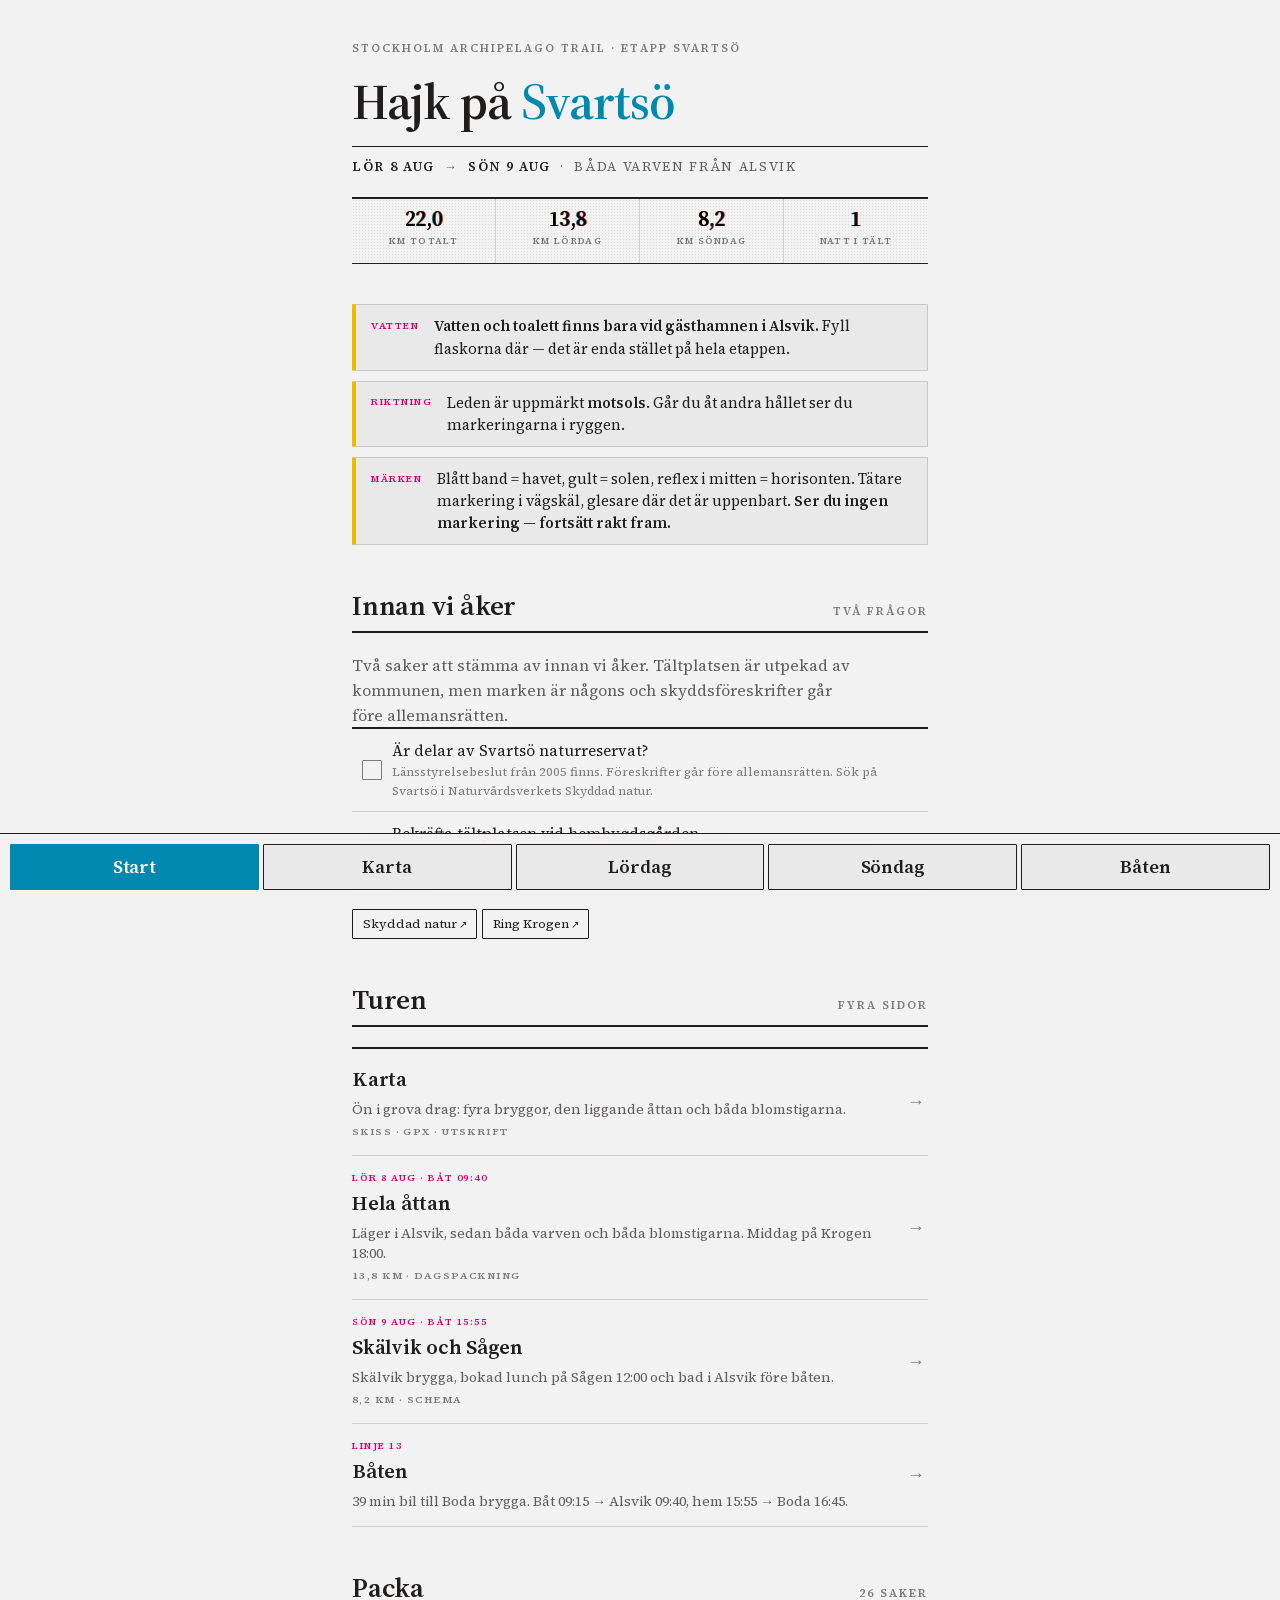
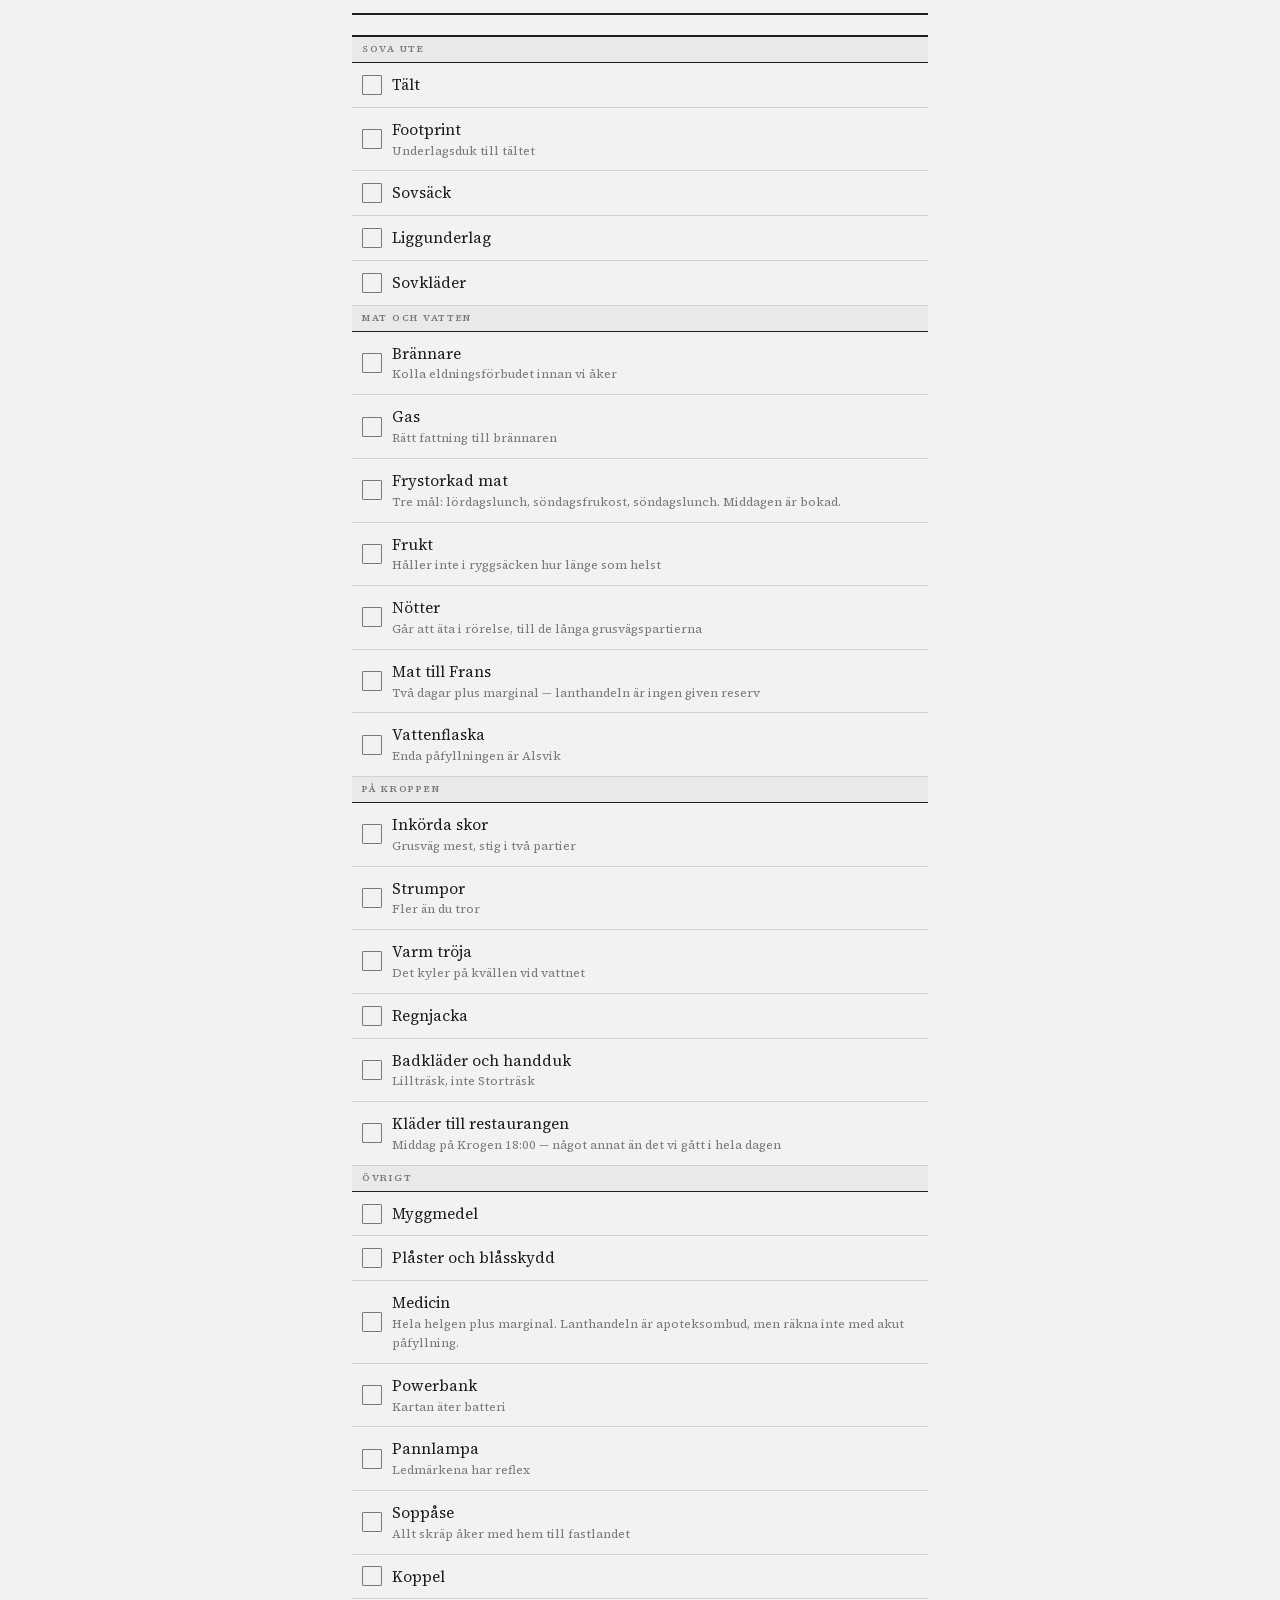
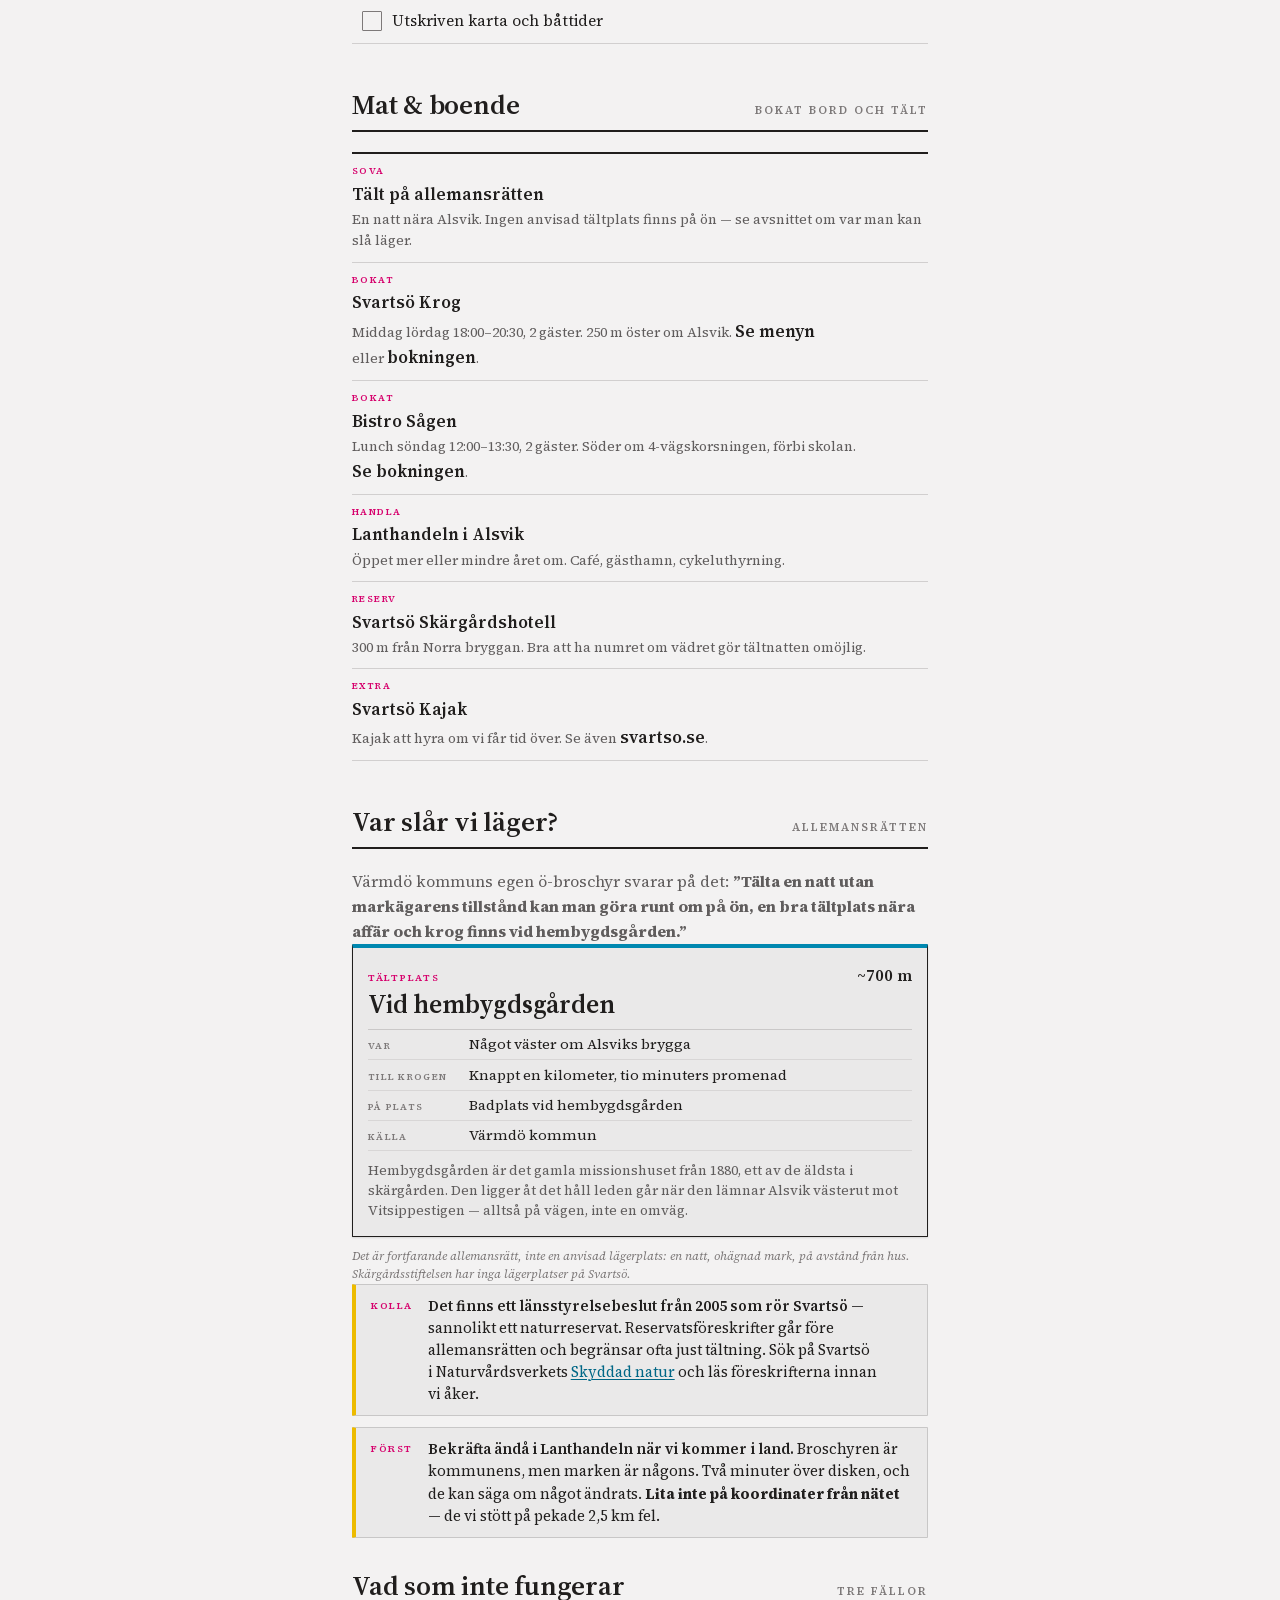
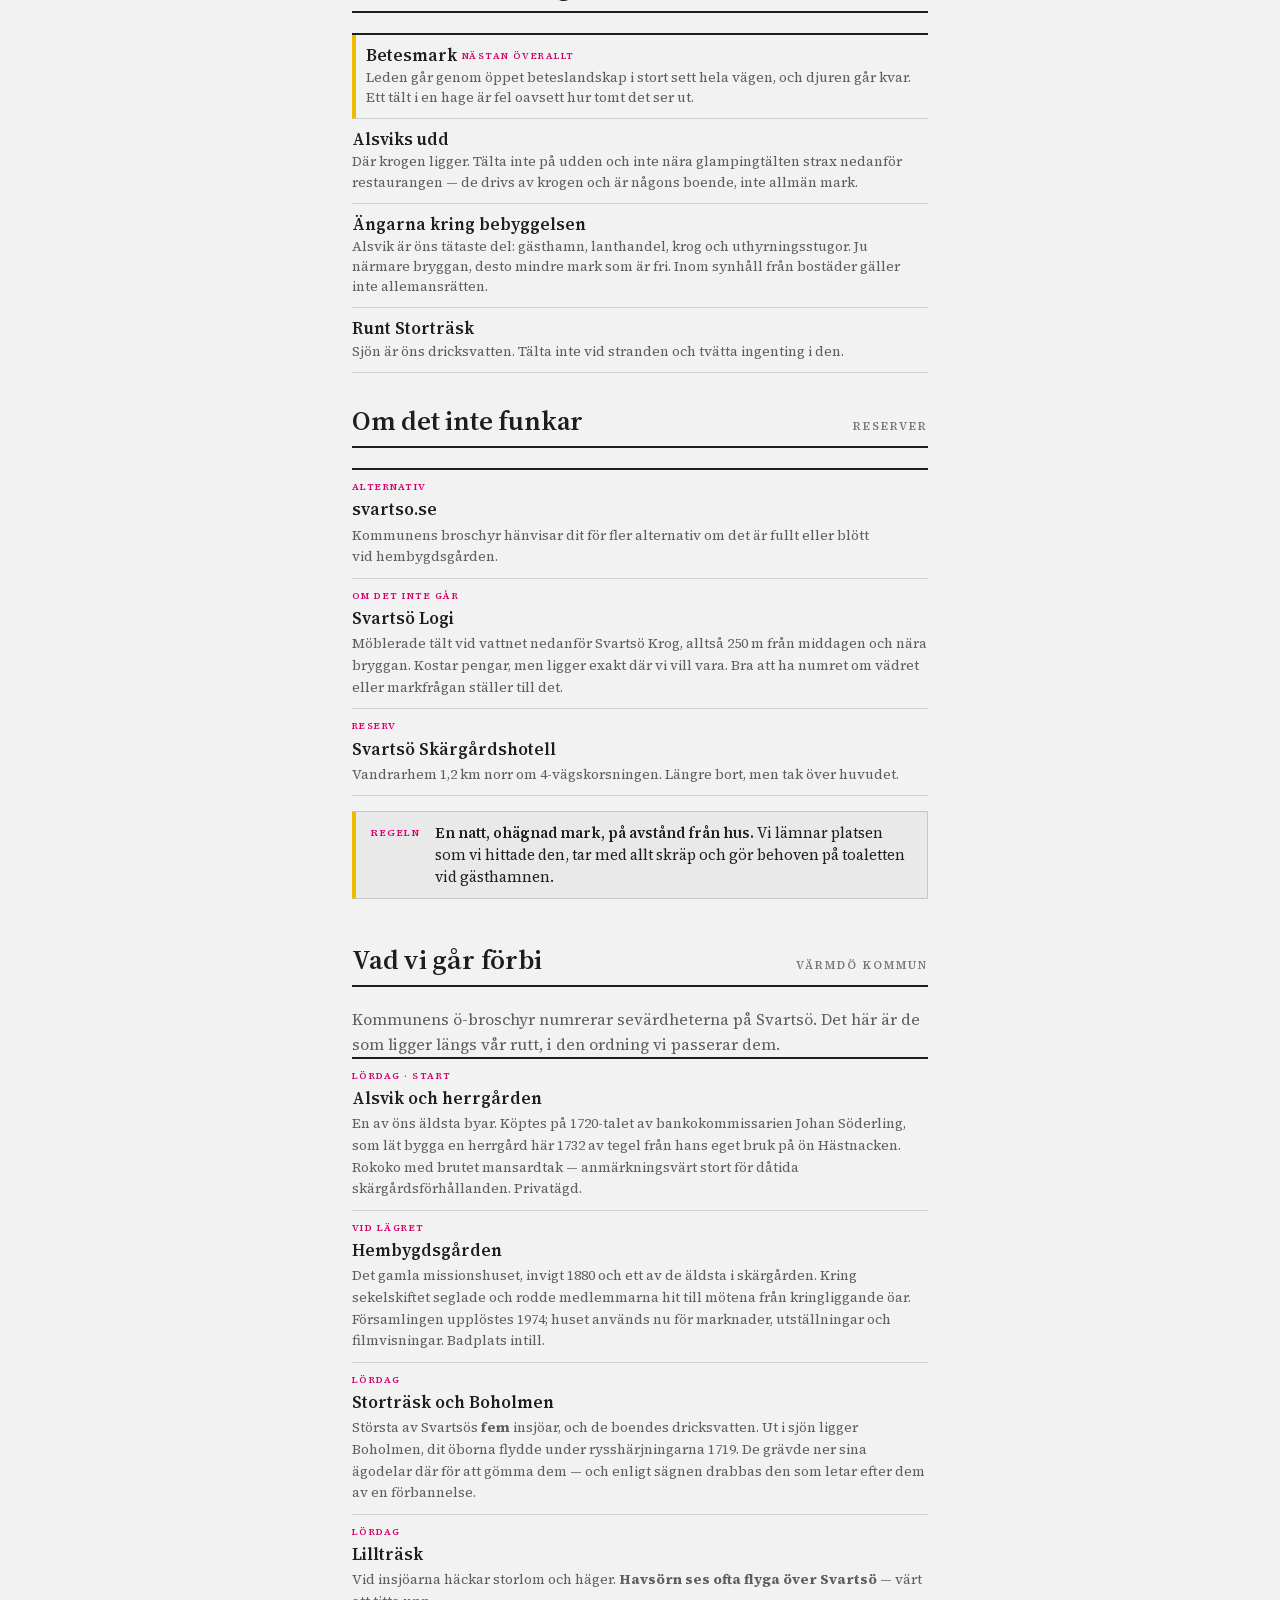
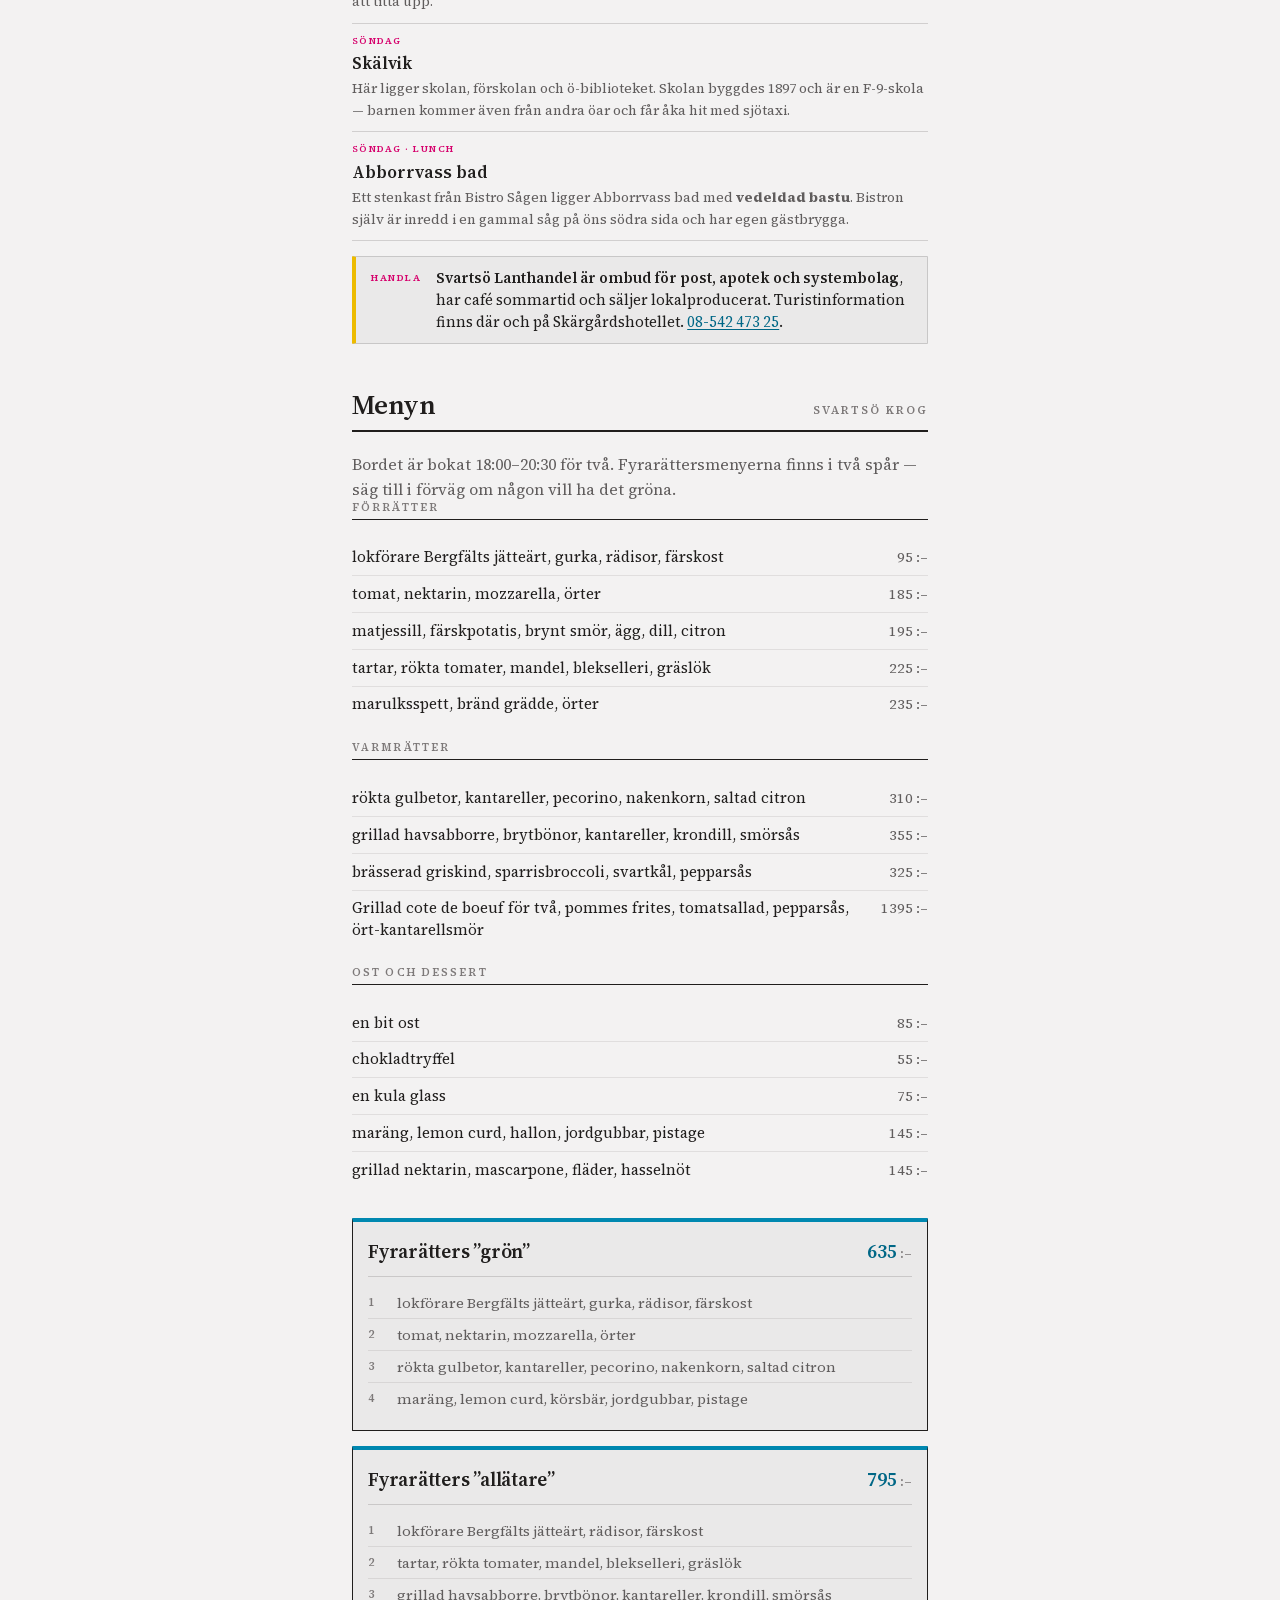
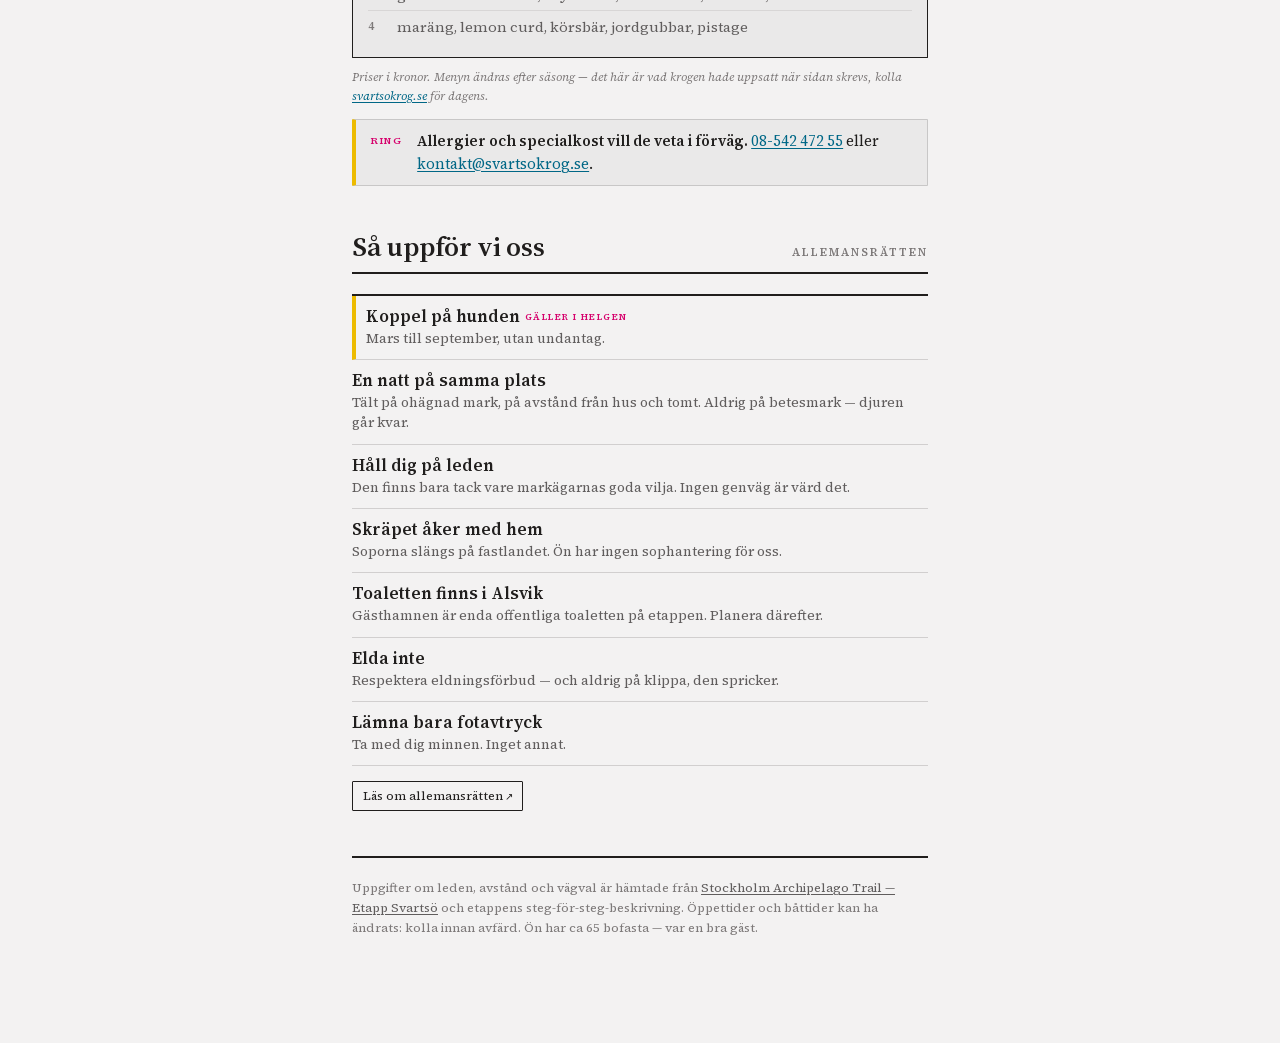
==== index.html @ 542464c5 "Rita lördagskartan ur den slutna Alsvik-slingan Nytt spår, svartso-loop.gpx: 739 punkter, 17,52 km, " ====
<!doctype html>
<html lang="sv">
<head>
<meta charset="utf-8">
<meta name="viewport" content="width=device-width, initial-scale=1, viewport-fit=cover">
<meta name="theme-color" content="#f3f2f2" media="(prefers-color-scheme: light)">
<meta name="theme-color" content="#1a1918" media="(prefers-color-scheme: dark)">
<title>Hajk på Svartsö · 8–9 augusti</title>
<meta name="description" content="Fickguide för vår hajk på Svartsö, etapp av Stockholm Archipelago Trail, lördag 8 och söndag 9 augusti.">
<link rel="stylesheet" href="style.css">
</head>
<body>

<header class="hero wrap">
  <span class="eyebrow">Stockholm Archipelago Trail · Etapp Svartsö</span>
  <h1>Hajk på <em>Svartsö</em></h1>
  <p class="dates"><b>LÖR 8 AUG</b> &nbsp;→&nbsp; <b>SÖN 9 AUG</b> &nbsp;·&nbsp; båda varven från Alsvik</p>
  <div class="stats halftone">
    <div class="stat"><span class="v cmyk-num"><span class="paper">22,0</span><span class="plate plate-c" aria-hidden="true">22,0</span><span class="plate plate-m" aria-hidden="true">22,0</span><span class="plate plate-y" aria-hidden="true">22,0</span></span><span class="k">km totalt</span></div>
    <div class="stat"><span class="v cmyk-num"><span class="paper">13,8</span><span class="plate plate-c" aria-hidden="true">13,8</span><span class="plate plate-m" aria-hidden="true">13,8</span><span class="plate plate-y" aria-hidden="true">13,8</span></span><span class="k">km lördag</span></div>
    <div class="stat"><span class="v cmyk-num"><span class="paper">8,2</span><span class="plate plate-c" aria-hidden="true">8,2</span><span class="plate plate-m" aria-hidden="true">8,2</span><span class="plate plate-y" aria-hidden="true">8,2</span></span><span class="k">km söndag</span></div>
    <div class="stat"><span class="v cmyk-num"><span class="paper">1</span><span class="plate plate-c" aria-hidden="true">1</span><span class="plate plate-m" aria-hidden="true">1</span><span class="plate plate-y" aria-hidden="true">1</span></span><span class="k">natt i tält</span></div>
  </div>
</header>

<nav class="navbar" aria-label="Innehåll">
  <ul>
    <li><a href="index.html" aria-current="page">Start</a></li>
    <li><a href="karta.html">Karta</a></li>
    <li><a href="lordag.html">Lördag</a></li>
    <li><a href="sondag.html">Söndag</a></li>
    <li><a href="bat.html">Båten</a></li>
  </ul>
</nav>

<main>

<section class="wrap" id="viktigt">
  <div class="stack">
    <div class="alert">
      <span class="tag">Vatten</span>
      <p><strong>Vatten och toalett finns bara vid gästhamnen i Alsvik.</strong> Fyll flaskorna där — det är enda stället på hela etappen.</p>
    </div>
    <div class="alert">
      <span class="tag">Riktning</span>
      <p>Leden är uppmärkt <strong>motsols</strong>. Går du åt andra hållet ser du markeringarna i ryggen.</p>
    </div>
    <div class="alert">
      <span class="tag">Märken</span>
      <p>Blått band = havet, gult = solen, reflex i mitten = horisonten. Tätare markering i vägskäl, glesare där det är uppenbart. <strong>Ser du ingen markering — fortsätt rakt fram.</strong></p>
    </div>
  </div>
</section>

<section class="wrap" id="innan">
  <div class="head">
    <h2>Innan vi åker</h2>
    <span class="eyebrow">Två frågor</span>
  </div>
  <p class="lede">Två saker att stämma av innan vi åker. Tältplatsen är utpekad av kommunen, men marken är någons och skyddsföreskrifter går före allemansrätten.</p>

  <ul class="pack" id="innanlist">
    <li><label><input type="checkbox" data-k="i1"><span>Är delar av Svartsö naturreservat? <span class="hint">Länsstyrelsebeslut från 2005 finns. Föreskrifter går före allemansrätten. Sök på Svartsö i Naturvårdsverkets Skyddad natur.</span></span></label></li>
    <li><label><input type="checkbox" data-k="i2"><span>Bekräfta tältplatsen vid hembygdsgården <span class="hint">Kommunen rekommenderar den. Stäm av i Lanthandeln, 08-542 473 25, att inget ändrats.</span></span></label></li>
  </ul>

  <div class="links">
    <a href="https://skyddadnatur.naturvardsverket.se/">Skyddad natur</a>
    <a href="tel:+46854247255">Ring Krogen</a>
  </div>
</section>

<section class="wrap" id="turen">
  <div class="head">
    <h2>Turen</h2>
    <span class="eyebrow">Fyra sidor</span>
  </div>
  <nav class="dayindex">
    <a href="karta.html">
      <span class="d-title">Karta</span>
      <span class="d-desc">Ön i grova drag: fyra bryggor, den liggande åttan och båda blomstigarna.</span>
      <span class="d-meta">Skiss · GPX · Utskrift</span>
    </a>
    <a href="lordag.html">
      <span class="d-when">Lör 8 aug · båt 09:40</span>
      <span class="d-title">Hela åttan</span>
      <span class="d-desc">Läger i Alsvik, sedan båda varven och båda blomstigarna. Middag på Krogen 18:00.</span>
      <span class="d-meta">13,8 km · dagspackning</span>
    </a>
    <a href="sondag.html">
      <span class="d-when">Sön 9 aug · båt 15:55</span>
      <span class="d-title">Skälvik och Sågen</span>
      <span class="d-desc">Skälvik brygga, bokad lunch på Sågen 12:00 och bad i Alsvik före båten.</span>
      <span class="d-meta">8,2 km · schema</span>
    </a>
    <a href="bat.html">
      <span class="d-when">Linje 13</span>
      <span class="d-title">Båten</span>
      <span class="d-desc">39 min bil till Boda brygga. Båt 09:15 → Alsvik 09:40, hem 15:55 → Boda 16:45.</span>
    </a>
  </nav>
</section>

<section class="wrap" id="packa">
  <div class="head">
    <h2>Packa</h2>
    <span class="eyebrow">26 saker</span>
  </div>
  <ul class="pack" id="packlist">
    <li class="grp"><span>Sova ute</span></li>
    <li><label><input type="checkbox" data-k="p14"><span>Tält</span></label></li>
    <li><label><input type="checkbox" data-k="p15"><span>Footprint <span class="hint">Underlagsduk till tältet</span></span></label></li>
    <li><label><input type="checkbox" data-k="p12"><span>Sovsäck</span></label></li>
    <li><label><input type="checkbox" data-k="p13"><span>Liggunderlag</span></label></li>
    <li><label><input type="checkbox" data-k="p18"><span>Sovkläder</span></label></li>

    <li class="grp"><span>Mat och vatten</span></li>
    <li><label><input type="checkbox" data-k="p16"><span>Brännare <span class="hint">Kolla eldningsförbudet innan vi åker</span></span></label></li>
    <li><label><input type="checkbox" data-k="p17"><span>Gas <span class="hint">Rätt fattning till brännaren</span></span></label></li>
    <li><label><input type="checkbox" data-k="p21"><span>Frystorkad mat <span class="hint">Tre mål: lördagslunch, söndagsfrukost, söndagslunch. Middagen är bokad.</span></span></label></li>
    <li><label><input type="checkbox" data-k="p23"><span>Frukt <span class="hint">Håller inte i ryggsäcken hur länge som helst</span></span></label></li>
    <li><label><input type="checkbox" data-k="p24"><span>Nötter <span class="hint">Går att äta i rörelse, till de långa grusvägspartierna</span></span></label></li>
    <li><label><input type="checkbox" data-k="p25"><span>Mat till Frans <span class="hint">Två dagar plus marginal — lanthandeln är ingen given reserv</span></span></label></li>
    <li><label><input type="checkbox" data-k="p1"><span>Vattenflaska <span class="hint">Enda påfyllningen är Alsvik</span></span></label></li>

    <li class="grp"><span>På kroppen</span></li>
    <li><label><input type="checkbox" data-k="p5"><span>Inkörda skor <span class="hint">Grusväg mest, stig i två partier</span></span></label></li>
    <li><label><input type="checkbox" data-k="p19"><span>Strumpor <span class="hint">Fler än du tror</span></span></label></li>
    <li><label><input type="checkbox" data-k="p20"><span>Varm tröja <span class="hint">Det kyler på kvällen vid vattnet</span></span></label></li>
    <li><label><input type="checkbox" data-k="p2"><span>Regnjacka</span></label></li>
    <li><label><input type="checkbox" data-k="p3"><span>Badkläder och handduk <span class="hint">Lillträsk, inte Storträsk</span></span></label></li>
    <li><label><input type="checkbox" data-k="p26"><span>Kläder till restaurangen <span class="hint">Middag på Krogen 18:00 — något annat än det vi gått i hela dagen</span></span></label></li>

    <li class="grp"><span>Övrigt</span></li>
    <li><label><input type="checkbox" data-k="p4"><span>Myggmedel</span></label></li>
    <li><label><input type="checkbox" data-k="p6"><span>Plåster och blåsskydd</span></label></li>
    <li><label><input type="checkbox" data-k="p22"><span>Medicin <span class="hint">Hela helgen plus marginal. Lanthandeln är apoteksombud, men räkna inte med akut påfyllning.</span></span></label></li>
    <li><label><input type="checkbox" data-k="p7"><span>Powerbank <span class="hint">Kartan äter batteri</span></span></label></li>
    <li><label><input type="checkbox" data-k="p8"><span>Pannlampa <span class="hint">Ledmärkena har reflex</span></span></label></li>
    <li><label><input type="checkbox" data-k="p9"><span>Soppåse <span class="hint">Allt skräp åker med hem till fastlandet</span></span></label></li>
    <li><label><input type="checkbox" data-k="p10"><span>Koppel</span></label></li>
    <li><label><input type="checkbox" data-k="p11"><span>Utskriven karta och båttider</span></label></li>
  </ul>
</section>



<section class="wrap" id="mat">
  <div class="head">
    <h2>Mat &amp; boende</h2>
    <span class="eyebrow">Bokat bord och tält</span>
  </div>
  <div class="places">
    <div class="place">
      <span class="role">Sova</span>
      <div class="body">
        <a href="#taltplats">Tält på allemansrätten</a>
        <p>En natt nära Alsvik. Ingen anvisad tältplats finns på ön — se avsnittet om var man kan slå läger.</p>
      </div>
    </div>
    <div class="place">
      <span class="role">Bokat</span>
      <div class="body">
        <a href="http://www.svartsokrog.se">Svartsö Krog</a>
        <p>Middag lördag 18:00–20:30, 2 gäster. 250 m öster om Alsvik. <a href="#meny">Se menyn</a> eller <a href="lordag.html#bokat">bokningen</a>.</p>
      </div>
    </div>
    <div class="place">
      <span class="role">Bokat</span>
      <div class="body">
        <a href="http://www.bistrosagen.se">Bistro Sågen</a>
        <p>Lunch söndag 12:00–13:30, 2 gäster. Söder om 4-vägskorsningen, förbi skolan. <a href="sondag.html#bokat">Se bokningen</a>.</p>
      </div>
    </div>
    <div class="place">
      <span class="role">Handla</span>
      <div class="body">
        <a href="http://www.svartsolanthandel.se">Lanthandeln i Alsvik</a>
        <p>Öppet mer eller mindre året om. Café, gästhamn, cykeluthyrning.</p>
      </div>
    </div>
    <div class="place">
      <span class="role">Reserv</span>
      <div class="body">
        <a href="http://www.svartsonorra.se">Svartsö Skärgårdshotell</a>
        <p>300 m från Norra bryggan. Bra att ha numret om vädret gör tältnatten omöjlig.</p>
      </div>
    </div>
    <div class="place">
      <span class="role">Extra</span>
      <div class="body">
        <a href="https://sites.google.com/view/svarts-kajak-kajakuthyrning-oc/startsida">Svartsö Kajak</a>
        <p>Kajak att hyra om vi får tid över. Se även <a href="http://www.svartso.se">svartso.se</a>.</p>
      </div>
    </div>
  </div>
</section>

<section class="wrap" id="taltplats">
  <div class="head">
    <h2>Var slår vi läger?</h2>
    <span class="eyebrow">Allemansrätten</span>
  </div>
  <p class="lede">Värmdö kommuns egen ö-broschyr svarar på det: <b>&rdquo;Tälta en natt utan markägarens tillstånd kan man göra runt om på ön, en bra tältplats nära affär och krog finns vid hembygdsgården.&rdquo;</b></p>

  <div class="booking" style="border-top-color:var(--color-accent)">
    <div class="b-top">
      <span class="b-tag">Tältplats</span>
      <span class="b-time">~700 m</span>
    </div>
    <h2 class="b-name">Vid hembygdsgården</h2>
    <dl class="b-rows">
      <div><dt>Var</dt><dd>Något väster om Alsviks brygga</dd></div>
      <div><dt>Till krogen</dt><dd>Knappt en kilometer, tio minuters promenad</dd></div>
      <div><dt>På plats</dt><dd>Badplats vid hembygdsgården</dd></div>
      <div><dt>Källa</dt><dd>Värmdö kommun</dd></div>
    </dl>
    <p class="b-note">Hembygdsgården är det gamla missionshuset från 1880, ett av de äldsta i skärgården. Den ligger åt det håll leden går när den lämnar Alsvik västerut mot Vitsippestigen — alltså på vägen, inte en omväg.</p>
  </div>

  <p class="caption">Det är fortfarande allemansrätt, inte en anvisad lägerplats: en natt, ohägnad mark, på avstånd från hus. Skärgårdsstiftelsen har inga lägerplatser på Svartsö.</p>

  <div class="alert" style="margin-bottom:.7rem">
    <span class="tag">Kolla</span>
    <p><strong>Det finns ett länsstyrelsebeslut från 2005 som rör Svartsö</strong> — sannolikt ett naturreservat. Reservatsföreskrifter går före allemansrätten och begränsar ofta just tältning. Sök på Svartsö i Naturvårdsverkets <a href="https://skyddadnatur.naturvardsverket.se/">Skyddad natur</a> och läs föreskrifterna innan vi åker.</p>
  </div>

  <div class="alert">
    <span class="tag">Först</span>
    <p><strong>Bekräfta ändå i Lanthandeln när vi kommer i land.</strong> Broschyren är kommunens, men marken är någons. Två minuter över disken, och de kan säga om något ändrats. <b>Lita inte på koordinater från nätet</b> — de vi stött på pekade 2,5 km fel.</p>
  </div>

  <div class="head" style="margin-top:2rem">
    <h2>Vad som inte fungerar</h2>
    <span class="eyebrow">Tre fällor</span>
  </div>
  <ul class="rules">
    <li class="now">
      <span class="k">Betesmark<span class="when">nästan överallt</span></span>
      <span class="v">Leden går genom öppet beteslandskap i stort sett hela vägen, och djuren går kvar. Ett tält i en hage är fel oavsett hur tomt det ser ut.</span>
    </li>
    <li>
      <span class="k">Alsviks udd</span>
      <span class="v">Där krogen ligger. Tälta inte på udden och inte nära glampingtälten strax nedanför restaurangen — de drivs av krogen och är någons boende, inte allmän mark.</span>
    </li>
    <li>
      <span class="k">Ängarna kring bebyggelsen</span>
      <span class="v">Alsvik är öns tätaste del: gästhamn, lanthandel, krog och uthyrningsstugor. Ju närmare bryggan, desto mindre mark som är fri. Inom synhåll från bostäder gäller inte allemansrätten.</span>
    </li>
    <li>
      <span class="k">Runt Storträsk</span>
      <span class="v">Sjön är öns dricksvatten. Tälta inte vid stranden och tvätta ingenting i den.</span>
    </li>
  </ul>

  <div class="head" style="margin-top:2rem">
    <h2>Om det inte funkar</h2>
    <span class="eyebrow">Reserver</span>
  </div>
  <div class="places">
    <div class="place">
      <span class="role">Alternativ</span>
      <div class="body">
        <a href="http://www.svartso.se">svartso.se</a>
        <p>Kommunens broschyr hänvisar dit för fler alternativ om det är fullt eller blött vid hembygdsgården.</p>
      </div>
    </div>
    <div class="place">
      <span class="role">Om det inte går</span>
      <div class="body">
        <a href="https://svartsologi.se/">Svartsö Logi</a>
        <p>Möblerade tält vid vattnet nedanför Svartsö Krog, alltså 250 m från middagen och nära bryggan. Kostar pengar, men ligger exakt där vi vill vara. Bra att ha numret om vädret eller markfrågan ställer till det.</p>
      </div>
    </div>
    <div class="place">
      <span class="role">Reserv</span>
      <div class="body">
        <a href="http://www.svartsonorra.se">Svartsö Skärgårdshotell</a>
        <p>Vandrarhem 1,2 km norr om 4-vägskorsningen. Längre bort, men tak över huvudet.</p>
      </div>
    </div>
  </div>

  <div class="alert" style="margin-top:.9rem">
    <span class="tag">Regeln</span>
    <p><strong>En natt, ohägnad mark, på avstånd från hus.</strong> Vi lämnar platsen som vi hittade den, tar med allt skräp och gör behoven på toaletten vid gästhamnen.</p>
  </div>
</section>

<section class="wrap" id="oon">
  <div class="head">
    <h2>Vad vi går förbi</h2>
    <span class="eyebrow">Värmdö kommun</span>
  </div>
  <p class="lede">Kommunens ö-broschyr numrerar sevärdheterna på Svartsö. Det här är de som ligger längs vår rutt, i den ordning vi passerar dem.</p>

  <div class="places">
    <div class="place">
      <span class="role">Lördag · start</span>
      <div class="body">
        <a href="lordag.html">Alsvik och herrgården</a>
        <p>En av öns äldsta byar. Köptes på 1720-talet av bankokommissarien Johan Söderling, som lät bygga en herrgård här 1732 av tegel från hans eget bruk på ön Hästnacken. Rokoko med brutet mansardtak — anmärkningsvärt stort för dåtida skärgårdsförhållanden. Privatägd.</p>
      </div>
    </div>
    <div class="place">
      <span class="role">Vid lägret</span>
      <div class="body">
        <a href="#taltplats">Hembygdsgården</a>
        <p>Det gamla missionshuset, invigt 1880 och ett av de äldsta i skärgården. Kring sekelskiftet seglade och rodde medlemmarna hit till mötena från kringliggande öar. Församlingen upplöstes 1974; huset används nu för marknader, utställningar och filmvisningar. Badplats intill.</p>
      </div>
    </div>
    <div class="place">
      <span class="role">Lördag</span>
      <div class="body">
        <a href="karta.html">Storträsk och Boholmen</a>
        <p>Största av Svartsös <b>fem</b> insjöar, och de boendes dricksvatten. Ut i sjön ligger Boholmen, dit öborna flydde under rysshärjningarna 1719. De grävde ner sina ägodelar där för att gömma dem — och enligt sägnen drabbas den som letar efter dem av en förbannelse.</p>
      </div>
    </div>
    <div class="place">
      <span class="role">Lördag</span>
      <div class="body">
        <a href="karta.html">Lillträsk</a>
        <p>Vid insjöarna häckar storlom och häger. <b>Havsörn ses ofta flyga över Svartsö</b> — värt att titta upp.</p>
      </div>
    </div>
    <div class="place">
      <span class="role">Söndag</span>
      <div class="body">
        <a href="sondag.html">Skälvik</a>
        <p>Här ligger skolan, förskolan och ö-biblioteket. Skolan byggdes 1897 och är en F-9-skola — barnen kommer även från andra öar och får åka hit med sjötaxi.</p>
      </div>
    </div>
    <div class="place">
      <span class="role">Söndag · lunch</span>
      <div class="body">
        <a href="sondag.html#bokat">Abborrvass bad</a>
        <p>Ett stenkast från Bistro Sågen ligger Abborrvass bad med <b>vedeldad bastu</b>. Bistron själv är inredd i en gammal såg på öns södra sida och har egen gästbrygga.</p>
      </div>
    </div>
  </div>

  <div class="alert" style="margin-top:.9rem">
    <span class="tag">Handla</span>
    <p><strong>Svartsö Lanthandel är ombud för post, apotek och systembolag</strong>, har café sommartid och säljer lokalproducerat. Turistinformation finns där och på Skärgårdshotellet. <a href="tel:+46854247325">08-542 473 25</a>.</p>
  </div>
</section>

<section class="wrap" id="meny">
  <div class="head">
    <h2>Menyn</h2>
    <span class="eyebrow">Svartsö Krog</span>
  </div>
  <p class="lede">Bordet är bokat 18:00–20:30 för två. Fyrarättersmenyerna finns i två spår — säg till i förväg om någon vill ha det gröna.</p>

  <div class="menu">
    <h3 class="course">Förrätter</h3>
    <ul class="dishes">
      <li><span class="d-name">lokförare Bergfälts jätteärt, gurka, rädisor, färskost</span><span class="d-price">95</span></li>
      <li><span class="d-name">tomat, nektarin, mozzarella, örter</span><span class="d-price">185</span></li>
      <li><span class="d-name">matjessill, färskpotatis, brynt smör, ägg, dill, citron</span><span class="d-price">195</span></li>
      <li><span class="d-name">tartar, rökta tomater, mandel, blekselleri, gräslök</span><span class="d-price">225</span></li>
      <li><span class="d-name">marulksspett, bränd grädde, örter</span><span class="d-price">235</span></li>
    </ul>
    <h3 class="course">Varmrätter</h3>
    <ul class="dishes">
      <li><span class="d-name">rökta gulbetor, kantareller, pecorino, nakenkorn, saltad citron</span><span class="d-price">310</span></li>
      <li><span class="d-name">grillad havsabborre, brytbönor, kantareller, krondill, smörsås</span><span class="d-price">355</span></li>
      <li><span class="d-name">brässerad griskind, sparrisbroccoli, svartkål, pepparsås</span><span class="d-price">325</span></li>
      <li><span class="d-name">Grillad cote de boeuf för två, pommes frites, tomatsallad, pepparsås, ört-kantarellsmör</span><span class="d-price">1395</span></li>
    </ul>
    <h3 class="course">Ost och dessert</h3>
    <ul class="dishes">
      <li><span class="d-name">en bit ost</span><span class="d-price">85</span></li>
      <li><span class="d-name">chokladtryffel</span><span class="d-price">55</span></li>
      <li><span class="d-name">en kula glass</span><span class="d-price">75</span></li>
      <li><span class="d-name">maräng, lemon curd, hallon, jordgubbar, pistage</span><span class="d-price">145</span></li>
      <li><span class="d-name">grillad nektarin, mascarpone, fläder, hasselnöt</span><span class="d-price">145</span></li>
    </ul>
  </div>

  <div class="setmenus">
    <article class="setmenu">
      <header>
        <span class="sm-name">Fyrarätters &rdquo;grön&rdquo;</span>
        <span class="sm-price">635</span>
      </header>
      <ol>
        <li>lokförare Bergfälts jätteärt, gurka, rädisor, färskost</li>
        <li>tomat, nektarin, mozzarella, örter</li>
        <li>rökta gulbetor, kantareller, pecorino, nakenkorn, saltad citron</li>
        <li>maräng, lemon curd, körsbär, jordgubbar, pistage</li>
      </ol>
    </article>
    <article class="setmenu">
      <header>
        <span class="sm-name">Fyrarätters &rdquo;allätare&rdquo;</span>
        <span class="sm-price">795</span>
      </header>
      <ol>
        <li>lokförare Bergfälts jätteärt, rädisor, färskost</li>
        <li>tartar, rökta tomater, mandel, blekselleri, gräslök</li>
        <li>grillad havsabborre, brytbönor, kantareller, krondill, smörsås</li>
        <li>maräng, lemon curd, körsbär, jordgubbar, pistage</li>
      </ol>
    </article>
  </div>

  <p class="caption">Priser i kronor. Menyn ändras efter säsong — det här är vad krogen hade uppsatt när sidan skrevs, kolla <a href="http://svartsokrog.se/">svartsokrog.se</a> för dagens.</p>

  <div class="alert" style="margin-top:.9rem">
    <span class="tag">Ring</span>
    <p><strong>Allergier och specialkost vill de veta i förväg.</strong> <a href="tel:+46854247255">08-542 472 55</a> eller <a href="mailto:kontakt@svartsokrog.se">kontakt@svartsokrog.se</a>.</p>
  </div>
</section>


<section class="wrap" id="regler">
  <div class="head">
    <h2>Så uppför vi oss</h2>
    <span class="eyebrow">Allemansrätten</span>
  </div>
  <ul class="rules">
    <li class="now">
      <span class="k">Koppel på hunden<span class="when">gäller i helgen</span></span>
      <span class="v">Mars till september, utan undantag.</span>
    </li>
    <li>
      <span class="k">En natt på samma plats</span>
      <span class="v">Tält på ohägnad mark, på avstånd från hus och tomt. Aldrig på betesmark — djuren går kvar.</span>
    </li>
    <li>
      <span class="k">Håll dig på leden</span>
      <span class="v">Den finns bara tack vare markägarnas goda vilja. Ingen genväg är värd det.</span>
    </li>
    <li>
      <span class="k">Skräpet åker med hem</span>
      <span class="v">Soporna slängs på fastlandet. Ön har ingen sophantering för oss.</span>
    </li>
    <li>
      <span class="k">Toaletten finns i Alsvik</span>
      <span class="v">Gästhamnen är enda offentliga toaletten på etappen. Planera därefter.</span>
    </li>
    <li>
      <span class="k">Elda inte</span>
      <span class="v">Respektera eldningsförbud — och aldrig på klippa, den spricker.</span>
    </li>
    <li>
      <span class="k">Lämna bara fotavtryck</span>
      <span class="v">Ta med dig minnen. Inget annat.</span>
    </li>
  </ul>
  <div class="links">
    <a href="https://www.naturvardsverket.se/amnesomraden/allemansratten/">Läs om allemansrätten</a>
  </div>
</section>

</main>

<footer class="wrap">
  <p>
    Uppgifter om leden, avstånd och vägval är hämtade från
    <a href="https://stockholmarchipelagotrail.com/sv/section/etapp-svartso/">Stockholm Archipelago Trail — Etapp Svartsö</a>
    och etappens steg-för-steg-beskrivning. Öppettider och båttider kan ha ändrats: kolla innan avfärd.
    Ön har ca 65 bofasta — var en bra gäst.
  </p>
</footer>

<script>
(function(){
  var boxes = document.querySelectorAll('#packlist input[type=checkbox], #innanlist input[type=checkbox]');
  var KEY = 'svartso-pack-2026-08';
  var state = {};
  try { state = JSON.parse(localStorage.getItem(KEY) || '{}'); } catch (e) { state = {}; }

  boxes.forEach(function(box){
    if (state[box.dataset.k]) box.checked = true;
    box.addEventListener('change', function(){
      state[box.dataset.k] = box.checked;
      try { localStorage.setItem(KEY, JSON.stringify(state)); } catch (e) {}
    });
  });
})();
</script>
</body>
</html>
---- style.css ----
/* ===========================================================
   Hajk på Svartsö — tryckt sättning
   Tokensystemet är hämtat från berlin-sidan: pappersgrund,
   CMYK-processfärger, Source Serif genomgående, nästan raka
   hörn och hårfina linjer.
   =========================================================== */

@font-face{
  font-family:'Source Serif 4';font-style:normal;font-weight:200 900;font-display:swap;
  src:url('fonts/source-serif-4-latin-normal.woff2') format('woff2');
  unicode-range:U+0000-00FF,U+0131,U+0152-0153,U+02BB-02BC,U+02C6,U+02DA,U+02DC,U+0304,U+0308,U+0329,U+2000-206F,U+20AC,U+2122,U+2191,U+2193,U+2212,U+2215,U+FEFF,U+FFFD;
}
@font-face{
  font-family:'Source Serif 4';font-style:normal;font-weight:200 900;font-display:swap;
  src:url('fonts/source-serif-4-latin-ext-normal.woff2') format('woff2');
  unicode-range:U+0100-02BA,U+02BD-02C5,U+02C7-02CC,U+02CE-02D7,U+02DD-02FF,U+0304,U+0308,U+0329,U+1D00-1DBF,U+1E00-1E9F,U+1EF2-1EFF,U+2020,U+20A0-20AB,U+20AD-20C0,U+2113,U+2C60-2C7F,U+A720-A7FF;
}
@font-face{
  font-family:'Source Serif 4';font-style:italic;font-weight:200 900;font-display:swap;
  src:url('fonts/source-serif-4-latin-italic.woff2') format('woff2');
  unicode-range:U+0000-00FF,U+0131,U+0152-0153,U+02BB-02BC,U+02C6,U+02DA,U+02DC,U+0304,U+0308,U+0329,U+2000-206F,U+20AC,U+2122,U+2191,U+2193,U+2212,U+2215,U+FEFF,U+FFFD;
}
@font-face{
  font-family:'Source Serif 4';font-style:italic;font-weight:200 900;font-display:swap;
  src:url('fonts/source-serif-4-latin-ext-italic.woff2') format('woff2');
  unicode-range:U+0100-02BA,U+02BD-02C5,U+02C7-02CC,U+02CE-02D7,U+02DD-02FF,U+0304,U+0308,U+0329,U+1D00-1DBF,U+1E00-1E9F,U+1EF2-1EFF,U+2020,U+20A0-20AB,U+20AD-20C0,U+2113,U+2C60-2C7F,U+A720-A7FF;
}

:root{
  --color-bg:#f3f2f2;
  --color-surface:#eae9e9;
  --color-text:#201e1d;
  --color-accent:#0088b0;
  --color-accent-2:#d6006c;
  --color-divider:color-mix(in srgb, #201e1d 16%, transparent);

  --color-neutral-100:#f8f4f4;
  --color-neutral-200:#eae7e7;
  --color-neutral-300:#d7d3d3;
  --color-neutral-400:#bab6b6;
  --color-neutral-500:#9b9797;
  --color-neutral-600:#7d7979;
  --color-neutral-700:#605d5d;
  --color-neutral-800:#444141;
  --color-neutral-900:#2d2b2b;

  --color-accent-100:#e9f8ff;
  --color-accent-600:#1186ac;
  --color-accent-700:#006786;
  --color-accent-2-100:#fff1f4;
  --color-accent-2-700:#aa0b56;

  /* Fjärde processfärgen. Tryckbehandling, aldrig brödtext eller chrome. */
  --color-process-yellow:#edbb00;

  --font-heading:'Source Serif 4', ui-serif, Georgia, serif;
  --font-heading-weight:600;
  --font-body:'Source Serif 4', ui-serif, Georgia, serif;

  --space-1:5px; --space-2:10px; --space-3:15px;
  --space-4:20px; --space-6:30px; --space-8:40px;

  --radius-sm:1px; --radius-md:2px; --radius-lg:4px;

  --shadow-sm:0 1px 2px color-mix(in srgb, #2d2b2b 14%, transparent);
  --shadow-md:0 3px 10px color-mix(in srgb, #2d2b2b 16%, transparent);
  --shadow-lg:0 12px 32px color-mix(in srgb, #2d2b2b 22%, transparent);

  /* Rollfärger, härledda ur processfärgerna */
  --ink:var(--color-text);
  --ink-soft:var(--color-neutral-700);
  --ink-faint:var(--color-neutral-600);
  --paper:var(--color-bg);
  --surface:var(--color-surface);
  --surface-2:var(--color-neutral-300);
  --line:var(--color-divider);
  --line-soft:color-mix(in srgb, #201e1d 9%, transparent);
  --sea:var(--color-accent);
  --sea-ink:var(--color-accent-700);
  --sun:var(--color-accent-2);              /* etiketter: magenta, inte gult */
  --sun-graphic:var(--color-process-yellow); /* grafik: den gula plåten */
  --bell:var(--color-accent-2);

  --w:min(100% - 2.2rem, 36rem);
  --r:var(--radius-md);
}

/* Berlin är enbart ljus. Den här guiden läses i tält efter mörkrets
   inbrott, så mörkt läge finns kvar — omgjort till svärta på press
   snarare än inverterat papper. */
@media (prefers-color-scheme: dark){
  :root{
    --color-bg:#1a1918;
    --color-surface:#252322;
    --color-text:#f3f2f2;
    --color-divider:color-mix(in srgb, #f3f2f2 18%, transparent);
    --color-accent:#62c5ee;
    --color-accent-2:#ff90b1;
    --color-accent-700:#99e0ff;
    --color-accent-2-700:#ffc0d0;
    --ink-soft:#b4b0af;
    --ink-faint:#928e8d;
    --surface-2:#33302f;
    --line-soft:color-mix(in srgb, #f3f2f2 10%, transparent);
    --shadow-sm:0 1px 2px rgba(0,0,0,.5);
    --shadow-md:0 3px 10px rgba(0,0,0,.5);
    --shadow-lg:0 12px 32px rgba(0,0,0,.6);
  }
}
:root[data-theme="light"]{
  --color-bg:#f3f2f2; --color-surface:#eae9e9; --color-text:#201e1d;
  --color-divider:color-mix(in srgb, #201e1d 16%, transparent);
  --color-accent:#0088b0; --color-accent-2:#d6006c;
  --color-accent-700:#006786; --color-accent-2-700:#aa0b56;
  --ink-soft:#605d5d; --ink-faint:#7d7979; --surface-2:#d7d3d3;
  --line-soft:color-mix(in srgb, #201e1d 9%, transparent);
  --shadow-sm:0 1px 2px color-mix(in srgb, #2d2b2b 14%, transparent);
  --shadow-md:0 3px 10px color-mix(in srgb, #2d2b2b 16%, transparent);
  --shadow-lg:0 12px 32px color-mix(in srgb, #2d2b2b 22%, transparent);
}
:root[data-theme="dark"]{
  --color-bg:#1a1918; --color-surface:#252322; --color-text:#f3f2f2;
  --color-divider:color-mix(in srgb, #f3f2f2 18%, transparent);
  --color-accent:#62c5ee; --color-accent-2:#ff90b1;
  --color-accent-700:#99e0ff; --color-accent-2-700:#ffc0d0;
  --ink-soft:#b4b0af; --ink-faint:#928e8d; --surface-2:#33302f;
  --line-soft:color-mix(in srgb, #f3f2f2 10%, transparent);
  --shadow-sm:0 1px 2px rgba(0,0,0,.5);
  --shadow-md:0 3px 10px rgba(0,0,0,.5);
  --shadow-lg:0 12px 32px rgba(0,0,0,.6);
}

/* ---------- grund ---------- */
*{box-sizing:border-box;margin:0;padding:0}
html{-webkit-text-size-adjust:100%}
body{
  background:var(--paper);color:var(--ink);
  font-family:var(--font-body);font-size:17px;line-height:1.55;
  overflow-x:hidden;-webkit-font-smoothing:antialiased;
  font-variant-numeric:oldstyle-nums;
  padding-bottom:calc(4.7rem + env(safe-area-inset-bottom));
}
a{color:var(--sea-ink);text-decoration-thickness:1px;text-underline-offset:2px}
:focus-visible{outline:2px solid var(--sea);outline-offset:2px}
.wrap{width:var(--w);margin-inline:auto}

h1,h2,h3{font-family:var(--font-heading);font-weight:var(--font-heading-weight);text-wrap:balance;line-height:1.14;letter-spacing:-.008em}
h1{font-size:clamp(2rem,10.5vw,3.2rem);letter-spacing:-.022em}
h2{font-size:1.7rem}
h3{font-size:1.1rem}
p{text-wrap:pretty}

/* Etiketter sätts som versaler i samma serif — ingen egen displayfont. */
.eyebrow,.dates,.meta,.d-when,.d-meta,.dm-day,.dm-meta,.b-tag,.tag,
.role,.grp,.leg-day,.leg-dur,.ph-meta,.when{
  font-family:var(--font-body);font-variant-numeric:lining-nums tabular-nums;
}
.eyebrow{
  display:inline-block;font-size:.7rem;letter-spacing:.18em;text-transform:uppercase;
  color:var(--ink-faint);font-weight:600;
}
.num,time,.v,.bt,.b-time,.stat .v{font-variant-numeric:lining-nums tabular-nums}

/* Rastret — halvtonsprickar, tryckets egen textur. */
.halftone{position:relative}
.halftone::after{
  content:"";position:absolute;inset:0;pointer-events:none;
  background-image:radial-gradient(circle, color-mix(in srgb, var(--ink) 20%, transparent) 30%, transparent 32%);
  background-size:3px 3px;mix-blend-mode:multiply;opacity:.5;
}
@media (prefers-color-scheme: dark){ .halftone::after{mix-blend-mode:screen;opacity:.3} }
:root[data-theme="dark"] .halftone::after{mix-blend-mode:screen;opacity:.3}

/* ---------- plåtsiffror ----------
   Tre plåtar — cyan, magenta, gult — ur register. Den mörka kärnan
   är produkten av de tre, inte en svart plåt. */
.cmyk-num{
  --ground:var(--paper);
  position:relative;display:inline-block;width:fit-content;line-height:.95;
  background:var(--ground);padding:.1em;margin:-.1em;
}
.cmyk-num .paper{
  color:var(--ground);
  text-shadow:.03em .022em 0 var(--ground), -.026em -.02em 0 var(--ground);
}
.cmyk-num .plate{position:absolute;inset:.1em;mix-blend-mode:multiply}
.cmyk-num .plate-c{color:#0088b0;transform:translate(-.012em,.009em)}
.cmyk-num .plate-m{color:#d6006c;transform:translate(.013em,-.007em)}
.cmyk-num .plate-y{color:#edbb00;transform:translate(.003em,.013em)}
@media (prefers-color-scheme: dark){
  .cmyk-num .plate{mix-blend-mode:screen}
  .cmyk-num .plate-c{color:#00506a} .cmyk-num .plate-m{color:#7a0040} .cmyk-num .plate-y{color:#6b5400}
}
:root[data-theme="dark"] .cmyk-num .plate{mix-blend-mode:screen}
:root[data-theme="dark"] .cmyk-num .plate-c{color:#00506a}
:root[data-theme="dark"] .cmyk-num .plate-m{color:#7a0040}
:root[data-theme="dark"] .cmyk-num .plate-y{color:#6b5400}

/* ---------- huvud ---------- */
.hero{padding:calc(env(safe-area-inset-top) + var(--space-8)) 0 var(--space-2)}
.hero .eyebrow{display:block;margin-bottom:var(--space-3)}
.hero h1{margin:0;text-wrap:nowrap}
.hero h1 em{font-style:normal;color:var(--sea)}
.dates{
  font-size:.8rem;letter-spacing:.13em;text-transform:uppercase;
  color:var(--ink-soft);margin-top:var(--space-3);
  padding-top:var(--space-2);border-top:1px solid var(--ink);
}
.dates b{font-weight:600;color:var(--ink)}

.stats{
  display:grid;grid-template-columns:repeat(4,1fr);
  gap:0;border-top:2px solid var(--ink);border-bottom:1px solid var(--ink);
  margin-top:var(--space-4);
}
.stat{padding:var(--space-2) var(--space-1) var(--space-3);text-align:center;border-right:1px solid var(--line)}
.stat:last-child{border-right:0}
.stat .v{display:block;font-family:var(--font-heading);font-weight:600;font-size:1.35rem;letter-spacing:-.02em}
.stat .cmyk-num{margin-inline:auto}
.stat .k{display:block;font-size:.58rem;letter-spacing:.14em;text-transform:uppercase;color:var(--ink-faint);margin-top:var(--space-1);font-weight:600}

/* ---------- navigering ---------- */
/* Fast fot — alltid synlig, oavsett var på sidan man befinner sig. */
.navbar{
  position:fixed;left:0;right:0;bottom:0;z-index:50;
  background:color-mix(in srgb, var(--paper) 94%, transparent);
  -webkit-backdrop-filter:blur(12px) saturate(1.4);backdrop-filter:blur(12px) saturate(1.4);
  border-top:1px solid var(--ink);
  padding-bottom:env(safe-area-inset-bottom);
}
.navbar ul{
  display:grid;grid-template-columns:repeat(5,1fr);
  gap:4px;list-style:none;padding:var(--space-2);
}
.navbar a{
  display:flex;align-items:center;justify-content:center;
  min-height:46px;white-space:nowrap;text-decoration:none;
  font-family:var(--font-heading);font-weight:600;
  font-size:clamp(.85rem,3.9vw,1.15rem);letter-spacing:-.005em;
  color:var(--ink);background:var(--surface);
  border:1px solid var(--ink);border-radius:var(--radius-sm);
  padding:.35rem .2rem;
}
.navbar a:hover{background:var(--color-accent-100);border-color:var(--sea);color:var(--sea-ink)}
.navbar a[aria-current="page"]{background:var(--sea);border-color:var(--sea);color:#fff}
@media (prefers-color-scheme: dark){ .navbar a[aria-current="page"]{color:#12100f} }
:root[data-theme="dark"] .navbar a[aria-current="page"]{color:#12100f}

.pagehead{padding:calc(env(safe-area-inset-top) + var(--space-6)) 0 var(--space-2)}
.pagehead .back{
  display:inline-block;font-size:.66rem;letter-spacing:.16em;text-transform:uppercase;
  color:var(--ink-faint);text-decoration:none;margin-bottom:var(--space-3);font-weight:600;
}
.pagehead .back::before{content:"\2190\00a0"}
.pagehead .back:hover{color:var(--sea-ink)}
.pagehead h1{font-size:clamp(2.2rem,10vw,3rem)}
.pagehead .ph-meta{
  font-size:.74rem;letter-spacing:.1em;text-transform:uppercase;color:var(--ink-soft);
  margin-top:var(--space-2);padding-top:var(--space-2);border-top:1px solid var(--ink);
}


/* ---------- sektioner ---------- */
section{padding:var(--space-8) 0 var(--space-1);scroll-margin-top:var(--space-4)}
main > section:first-child{padding-top:var(--space-6)}
.head{
  display:flex;align-items:baseline;justify-content:space-between;gap:var(--space-4);
  margin-bottom:var(--space-4);padding-bottom:var(--space-2);border-bottom:2px solid var(--ink);
}
.head .eyebrow{flex:none}
.lede{color:var(--ink-soft);margin-top:var(--space-2);font-size:1rem}
.caption{font-size:.74rem;color:var(--ink-faint);margin-top:var(--space-2);font-style:italic}

/* ---------- kort och varningar ---------- */
.card{background:var(--surface);border:1px solid var(--line);border-radius:var(--radius-md);padding:var(--space-3);box-shadow:var(--shadow-sm)}
.stack{display:flex;flex-direction:column;gap:var(--space-2)}

.alert{
  display:flex;gap:var(--space-3);align-items:flex-start;
  background:var(--surface);border:1px solid var(--line);
  border-left:4px solid var(--color-process-yellow);
  border-radius:var(--radius-sm);padding:var(--space-2) var(--space-3);
}
.alert .tag{
  font-size:.6rem;letter-spacing:.16em;text-transform:uppercase;font-weight:600;
  color:var(--sun);flex:none;padding-top:.24rem;
}
.alert p{font-size:.92rem;line-height:1.5}
.alert strong{font-weight:600}

.links{display:flex;flex-wrap:wrap;gap:var(--space-1);margin-top:var(--space-3)}
.links a{
  font-size:.78rem;text-decoration:none;color:var(--ink);
  border:1px solid var(--ink);border-radius:var(--radius-sm);
  padding:.26rem .6rem;background:transparent;
}
.links a:hover{background:var(--ink);color:var(--paper)}
.links a::after{content:"\00a0\2197";font-size:.8em}

/* ---------- innehållsförteckning ---------- */
.dayindex{display:flex;flex-direction:column;gap:0;border-top:2px solid var(--ink)}
.dayindex a{
  display:block;text-decoration:none;color:var(--ink);
  padding:var(--space-3) 1.7rem var(--space-3) 0;position:relative;
  border-bottom:1px solid var(--line);
}
.dayindex a::after{content:"\2192";position:absolute;right:.2rem;top:50%;transform:translateY(-50%);color:var(--ink-faint);font-size:1.1rem}
.dayindex a:hover{color:var(--sea-ink)}
.dayindex a:hover::after{color:var(--sea)}
.dayindex .d-when{display:block;font-size:.6rem;letter-spacing:.16em;text-transform:uppercase;color:var(--sun);font-weight:600;margin-bottom:2px}
.dayindex .d-title{display:block;font-family:var(--font-heading);font-weight:600;font-size:1.28rem;letter-spacing:-.012em}
.dayindex .d-desc{display:block;font-size:.88rem;color:var(--ink-soft);margin-top:3px;line-height:1.45}
.dayindex .d-meta{display:block;font-size:.64rem;letter-spacing:.14em;text-transform:uppercase;color:var(--ink-faint);margin-top:var(--space-1);font-weight:600}

/* ---------- rutt ---------- */
.route{list-style:none;position:relative;padding-left:1.7rem;margin-top:var(--space-4)}
.route::before{
  content:"";position:absolute;left:.3rem;top:.55rem;bottom:1.1rem;width:5px;
  background:repeating-linear-gradient(to bottom,
    var(--color-accent) 0 14px,
    var(--color-process-yellow) 14px 22px,
    var(--color-neutral-400) 22px 26px,
    var(--color-process-yellow) 26px 34px,
    var(--color-accent) 34px 48px);
}
.route li{position:relative;padding:0 0 var(--space-4)}
.route li::before{
  content:"";position:absolute;left:-1.7rem;top:.44rem;
  width:13px;height:13px;background:var(--paper);
  border:2.5px solid var(--color-accent);margin-left:.02rem;
}
.route li.is-food::before{border-color:var(--color-process-yellow)}
.route li.is-path::before{border-color:var(--color-accent-2)}
.route li.is-end::before{background:var(--color-accent);border-color:var(--color-accent)}
.route .where{font-family:var(--font-heading);font-size:1.12rem;font-weight:600;letter-spacing:-.012em}
.route .meta{font-size:.66rem;letter-spacing:.14em;text-transform:uppercase;color:var(--ink-faint);margin-top:2px;font-weight:600}
.route .what{font-size:.92rem;color:var(--ink-soft);margin-top:var(--space-1)}
.route .what b{color:var(--ink);font-weight:600}
.flower{font-weight:600}
.flower.west{color:var(--color-accent-2-700)}
.flower.east{color:var(--color-accent-2-700)}

/* ---------- listor ---------- */
.places{display:flex;flex-direction:column;border-top:2px solid var(--ink)}
.place{padding:var(--space-2) 0;border-bottom:1px solid var(--line)}
.place .role{
  display:block;font-size:.58rem;letter-spacing:.16em;text-transform:uppercase;
  color:var(--sun);font-weight:600;margin-bottom:2px;
}
.place .body{display:block}
.place .body a{font-weight:600;font-family:var(--font-heading);font-size:1.06rem;text-decoration:none;color:var(--ink)}
.place .body a:hover{color:var(--sea-ink)}
.place .body p{font-size:.87rem;color:var(--ink-soft);margin-top:2px}

/* ---------- packlista ---------- */
.pack{list-style:none;display:flex;flex-direction:column;border-top:2px solid var(--ink)}
.pack li{border-bottom:1px solid var(--line)}
.pack li.grp{
  background:var(--surface);font-size:.6rem;letter-spacing:.18em;text-transform:uppercase;
  color:var(--ink-faint);padding:var(--space-1) var(--space-2);font-weight:600;
  border-bottom:1px solid var(--ink);
}
.pack label{display:flex;gap:var(--space-2);align-items:center;padding:var(--space-2);cursor:pointer;font-size:.96rem}
.pack input{
  appearance:none;-webkit-appearance:none;flex:none;
  width:20px;height:20px;border:1.5px solid var(--ink-faint);border-radius:var(--radius-sm);
  background:transparent;display:grid;place-content:center;transition:.12s ease;
}
.pack input::after{content:"";width:10px;height:6px;border-left:2px solid var(--paper);border-bottom:2px solid var(--paper);transform:rotate(-45deg) scale(0);transition:transform .12s ease}
.pack input:checked{background:var(--sea);border-color:var(--sea)}
.pack input:checked::after{transform:rotate(-45deg) scale(1)}
.pack input:checked + span{color:var(--ink-faint);text-decoration:line-through}
.pack .hint{display:block;font-size:.76rem;color:var(--ink-faint);text-decoration:none}

/* ---------- regler ---------- */
.rules{list-style:none;display:flex;flex-direction:column;border-top:2px solid var(--ink)}
.rules li{padding:var(--space-2) 0;border-bottom:1px solid var(--line)}
.rules li.now{border-left:4px solid var(--color-process-yellow);padding-left:var(--space-2)}
.rules .k{display:block;font-family:var(--font-heading);font-weight:600;font-size:1.06rem;line-height:1.25}
.rules .k .when{font-size:.56rem;letter-spacing:.16em;text-transform:uppercase;color:var(--sun);margin-left:var(--space-1);vertical-align:.18em;font-weight:600}
.rules .v{display:block;font-size:.87rem;color:var(--ink-soft);line-height:1.45;margin-top:2px}

/* ---------- bokning ---------- */
.booking{background:var(--surface);border:1px solid var(--ink);border-top:4px solid var(--color-accent-2);border-radius:var(--radius-sm);padding:var(--space-3);box-shadow:var(--shadow-sm)}
.b-top{display:flex;align-items:baseline;justify-content:space-between;gap:var(--space-4)}
.b-tag{font-size:.6rem;letter-spacing:.18em;text-transform:uppercase;color:var(--sun);font-weight:600}
.b-time{font-size:1rem;color:var(--ink);font-weight:600}
.b-name{font-size:1.6rem;margin-top:2px}
.b-rows{display:flex;flex-direction:column;margin-top:var(--space-2);border-top:1px solid var(--line)}
.b-rows > div{display:flex;gap:var(--space-3);align-items:baseline;padding:.22rem 0;border-bottom:1px solid var(--line-soft)}
.b-rows dt{flex:none;width:5.4rem;font-size:.58rem;letter-spacing:.14em;text-transform:uppercase;color:var(--ink-faint);font-weight:600}
.b-rows dd{font-size:.9rem;color:var(--ink)}
.b-note{font-size:.86rem;color:var(--ink-soft);margin-top:var(--space-2);line-height:1.45}

/* ---------- båtturer ---------- */
.boats{display:flex;flex-direction:column;border-top:2px solid var(--ink);margin-bottom:var(--space-4)}
.boat{padding:var(--space-2) 0;display:flex;gap:var(--space-3);align-items:baseline;border-bottom:1px solid var(--line)}
.boat.pick{border-left:4px solid var(--color-accent);padding-left:var(--space-2)}
.bt{flex:none;width:3.6rem;font-family:var(--font-heading);font-size:1.1rem;font-weight:600;letter-spacing:-.02em;color:var(--ink)}
.boat.pick .bt{color:var(--sea-ink)}
.bd{flex:1;font-size:.87rem}
.bd b{display:block;font-weight:600;color:var(--ink);font-size:.9rem}
.bd span{display:block;color:var(--ink-soft);margin-top:1px;line-height:1.4}

/* ---------- resan ---------- */
.journey{display:flex;flex-direction:column;gap:var(--space-3)}
.leg{background:var(--surface);border:1px solid var(--line);border-top:2px solid var(--ink);border-radius:var(--radius-sm);padding:var(--space-3);box-shadow:var(--shadow-sm)}
.leg-head{display:grid;grid-template-columns:1fr auto;align-items:baseline;column-gap:var(--space-4);padding-bottom:var(--space-2);border-bottom:1px solid var(--line)}
.leg-dir{font-family:var(--font-heading);font-weight:600;font-size:1.28rem;letter-spacing:-.015em}
.leg-day{grid-column:1;font-size:.6rem;letter-spacing:.16em;text-transform:uppercase;color:var(--sun);font-weight:600;margin-top:2px}
.leg-dur{grid-row:1 / span 2;font-size:.7rem;letter-spacing:.1em;text-transform:uppercase;color:var(--ink-soft);border:1px solid var(--line);border-radius:var(--radius-sm);padding:.14rem .5rem;align-self:center;font-weight:600}

.stops{list-style:none;margin-top:var(--space-3)}
.stop{display:grid;grid-template-columns:3.2rem 14px 1fr;column-gap:var(--space-2);padding-bottom:var(--space-3)}
.stop:last-child{padding-bottom:0}
.stop time{font-size:.88rem;color:var(--ink-faint);padding-top:.08rem}
.stop.major time{color:var(--ink);font-size:1rem;font-weight:600;font-family:var(--font-heading)}
.tick{position:relative}
.tick::before{content:"";position:absolute;left:50%;top:.44rem;transform:translateX(-50%);width:8px;height:8px;border-radius:50%;background:var(--paper);border:2px solid var(--ink-faint);z-index:1}
.stop.major .tick::before{width:11px;height:11px;background:var(--color-accent);border-color:var(--color-accent);top:.38rem}
.stop.arrive .tick::before{background:var(--color-accent-2);border-color:var(--color-accent-2)}
.tick::after{content:"";position:absolute;left:50%;transform:translateX(-50%);top:1.1rem;bottom:calc(-1 * var(--space-3));width:2px;background:var(--line)}
.stop:last-child .tick::after{display:none}
.stop-name{font-size:.94rem;line-height:1.35;color:var(--ink-soft)}
.stop.major .stop-name{font-family:var(--font-heading);font-weight:600;font-size:1.08rem;color:var(--ink);letter-spacing:-.01em}
.stop-name em{display:block;font-style:normal;font-weight:400;font-size:.78rem;color:var(--ink-soft);letter-spacing:0;margin-top:3px;line-height:1.45}

/* ---------- kartor ---------- */
.livemap{background:var(--surface);border:1px solid var(--ink);border-radius:var(--radius-sm);overflow:hidden;box-shadow:var(--shadow-sm);aspect-ratio:3/4}
.livemap iframe{display:block;width:100%;height:100%;border:0}
@media (min-width:600px){ .livemap{aspect-ratio:4/3} }

.daymaps{display:flex;flex-direction:column;gap:var(--space-4)}
.daymap{background:var(--surface);border:1px solid var(--line);border-top:2px solid var(--ink);border-radius:var(--radius-sm);padding:var(--space-3) var(--space-2) var(--space-1);box-shadow:var(--shadow-sm)}
.daymap figcaption{padding:0 var(--space-1) var(--space-1)}
.dm-day{display:block;font-size:.6rem;letter-spacing:.16em;text-transform:uppercase;color:var(--sun);font-weight:600}
.dm-title{display:block;font-family:var(--font-heading);font-weight:600;font-size:1.24rem;letter-spacing:-.015em;margin-top:2px}
.dm-meta{display:block;font-size:.64rem;letter-spacing:.12em;text-transform:uppercase;color:var(--ink-faint);margin-top:3px;font-weight:600}
.daymap svg{display:block;width:100%;height:auto;margin-top:var(--space-1)}

.legend{display:flex;flex-wrap:wrap;gap:var(--space-1) var(--space-3);padding:var(--space-2) var(--space-1);border-top:1px solid var(--line);margin-top:var(--space-1)}
.legend span{display:inline-flex;align-items:center;gap:var(--space-1);font-size:.72rem;color:var(--ink-soft)}
.swatch{width:16px;height:0;border-top-width:2.5px;border-top-style:solid;flex:none}

/* ---------- fot ---------- */
footer{margin-top:var(--space-8);padding:var(--space-4) 0 var(--space-6);border-top:2px solid var(--ink)}
footer p{font-size:.78rem;color:var(--ink-faint);line-height:1.6}
footer a{color:var(--ink-soft)}

@media (prefers-reduced-motion: reduce){ *{animation:none !important;transition:none !important} }

/* ---------- meny ---------- */
.menu{display:flex;flex-direction:column;gap:var(--space-4)}
.course{
  font-size:.66rem;letter-spacing:.2em;text-transform:uppercase;color:var(--ink-faint);
  font-weight:600;font-family:var(--font-body);
  padding-bottom:var(--space-1);border-bottom:1px solid var(--ink);
}
.dishes{list-style:none;display:flex;flex-direction:column}
.dishes li{
  display:grid;grid-template-columns:1fr auto;column-gap:var(--space-3);
  align-items:baseline;padding:.42rem 0;border-bottom:1px solid var(--line-soft);
}
.dishes li:last-child{border-bottom:0}
.d-name{font-size:.95rem;line-height:1.4}
.d-price{
  font-variant-numeric:lining-nums tabular-nums;font-size:.9rem;
  color:var(--ink-soft);white-space:nowrap;
}
.d-price::after{content:"\00a0:\2013"}

.setmenus{display:flex;flex-direction:column;gap:var(--space-3);margin-top:var(--space-6)}
.setmenu{border:1px solid var(--ink);border-top:4px solid var(--color-accent);border-radius:var(--radius-sm);padding:var(--space-3);background:var(--surface)}
.setmenu header{
  display:flex;align-items:baseline;justify-content:space-between;gap:var(--space-3);
  padding-bottom:var(--space-2);border-bottom:1px solid var(--line);
}
.sm-name{font-family:var(--font-heading);font-weight:600;font-size:1.2rem;letter-spacing:-.012em}
.sm-price{font-family:var(--font-heading);font-weight:600;font-size:1.2rem;font-variant-numeric:lining-nums tabular-nums;color:var(--sea-ink)}
.sm-price::after{content:"\00a0:\2013";font-size:.72em;color:var(--ink-faint)}
.setmenu ol{list-style:none;counter-reset:course;margin-top:var(--space-2);display:flex;flex-direction:column}
.setmenu ol li{
  counter-increment:course;display:grid;grid-template-columns:1.5rem 1fr;
  column-gap:var(--space-1);font-size:.9rem;line-height:1.4;
  padding:.34rem 0;border-bottom:1px solid var(--line-soft);color:var(--ink-soft);
}
.setmenu ol li:last-child{border-bottom:0}
.setmenu ol li::before{
  content:counter(course);font-variant-numeric:lining-nums;
  font-size:.68rem;color:var(--ink-faint);font-weight:600;padding-top:.16rem;
}

/* Bilsträckan är inte båt — plåten är neutral, inte cyan. */
.leg.drive{border-top-color:var(--ink-faint)}
.leg.drive .stop.major .tick::before{background:var(--ink-faint);border-color:var(--ink-faint)}
.leg.drive .stop.arrive .tick::before{background:var(--ink);border-color:var(--ink)}
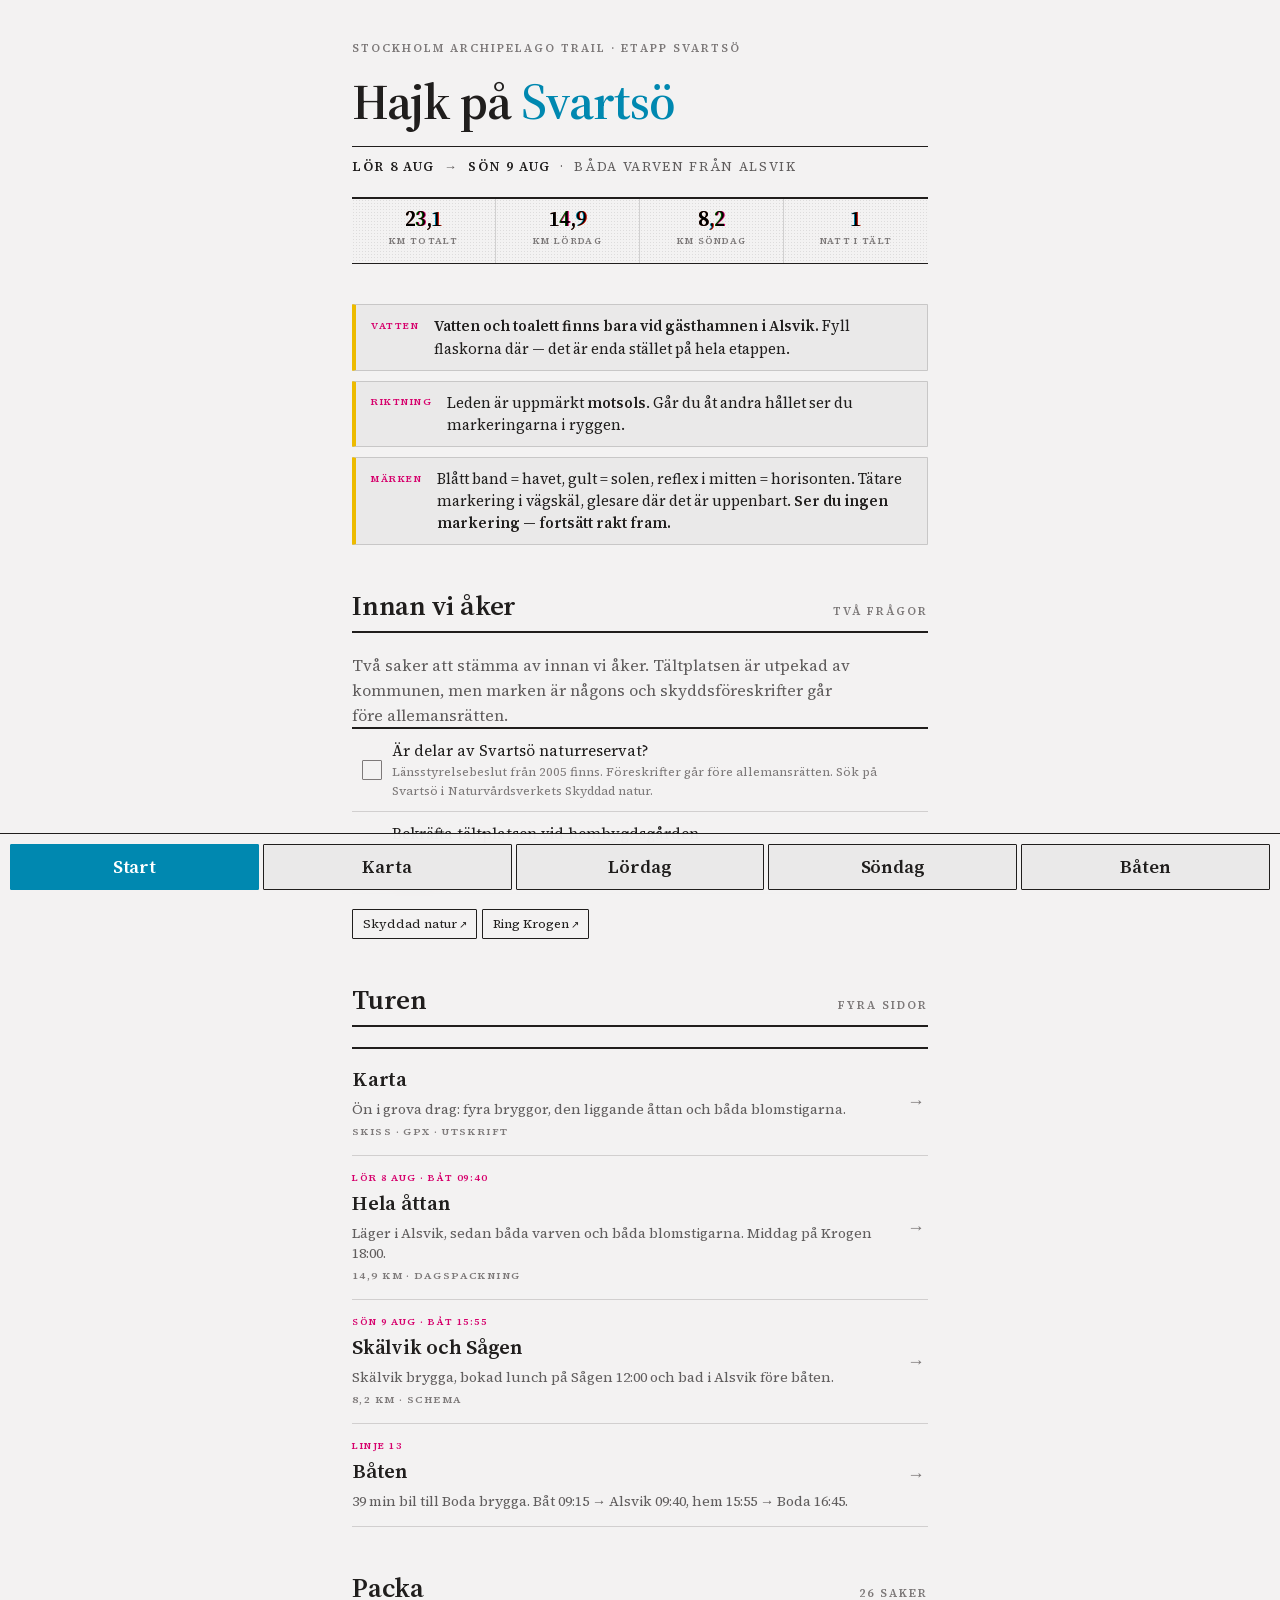
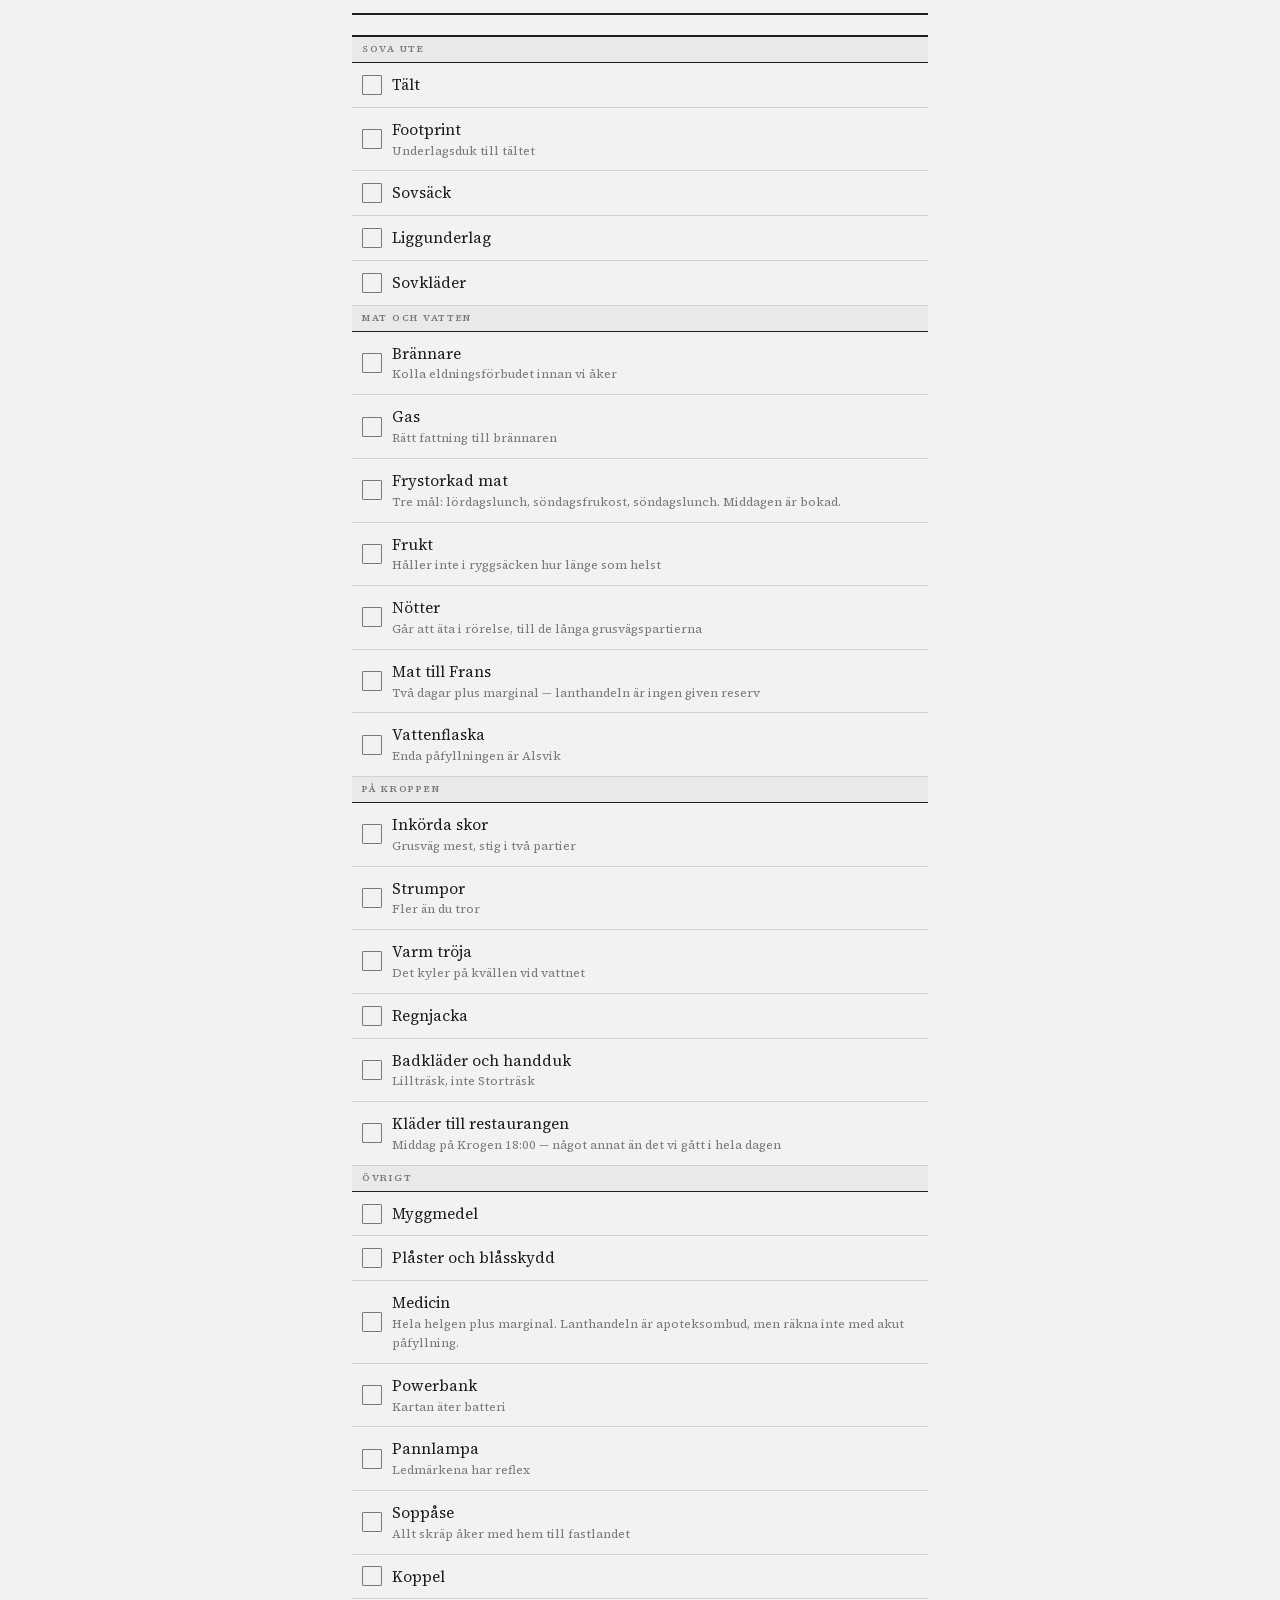
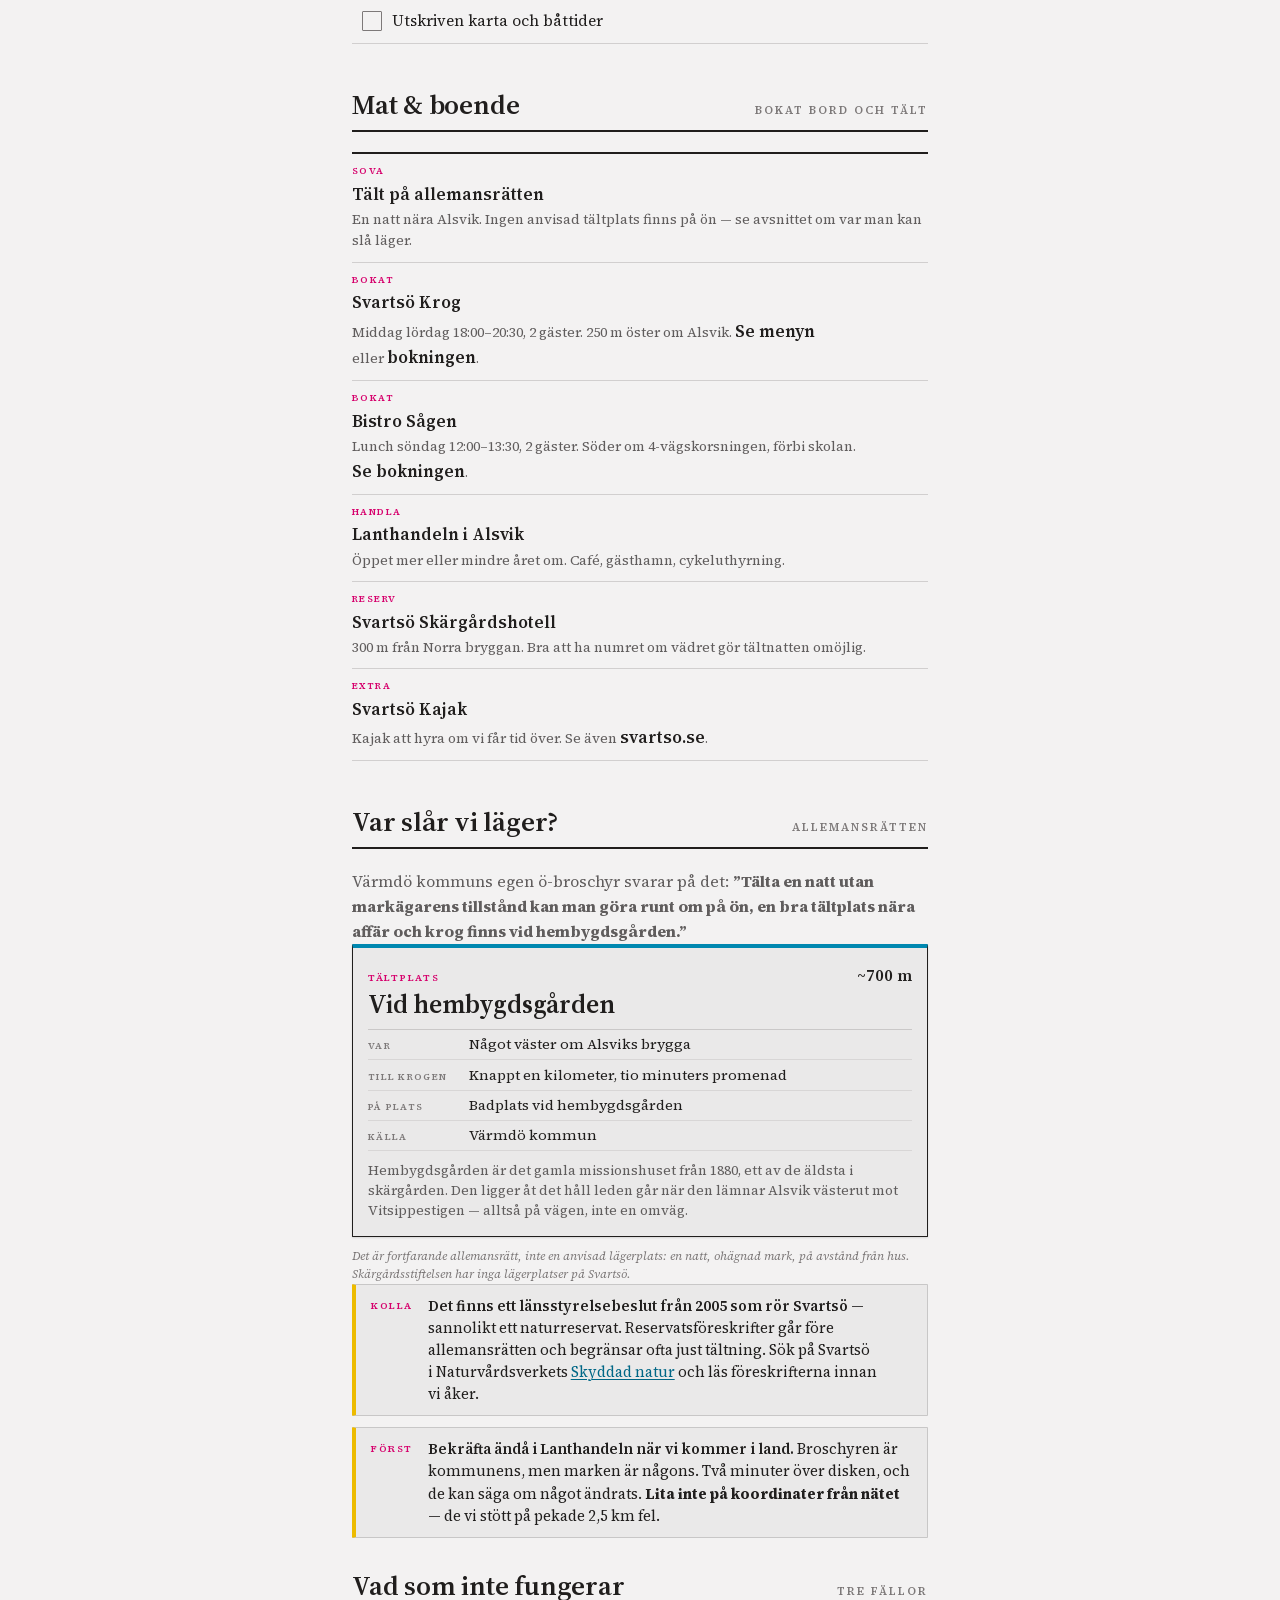
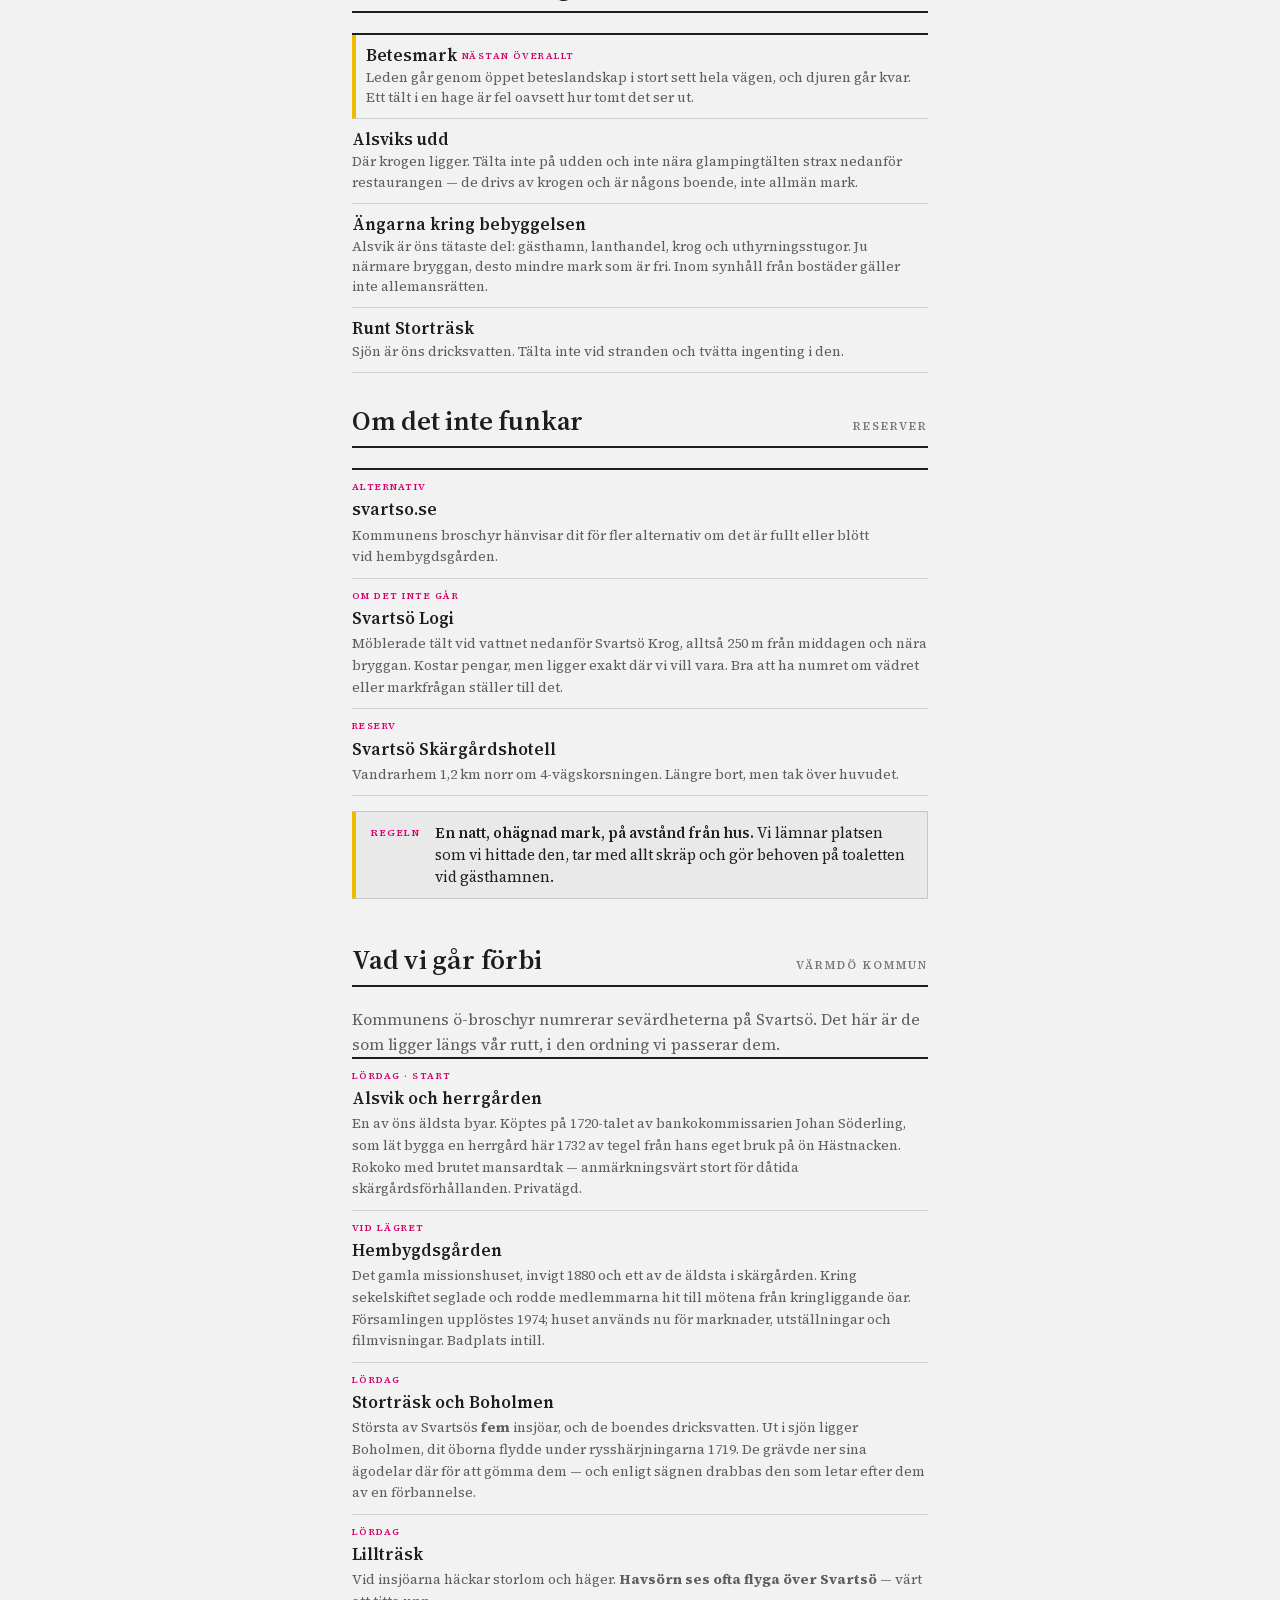
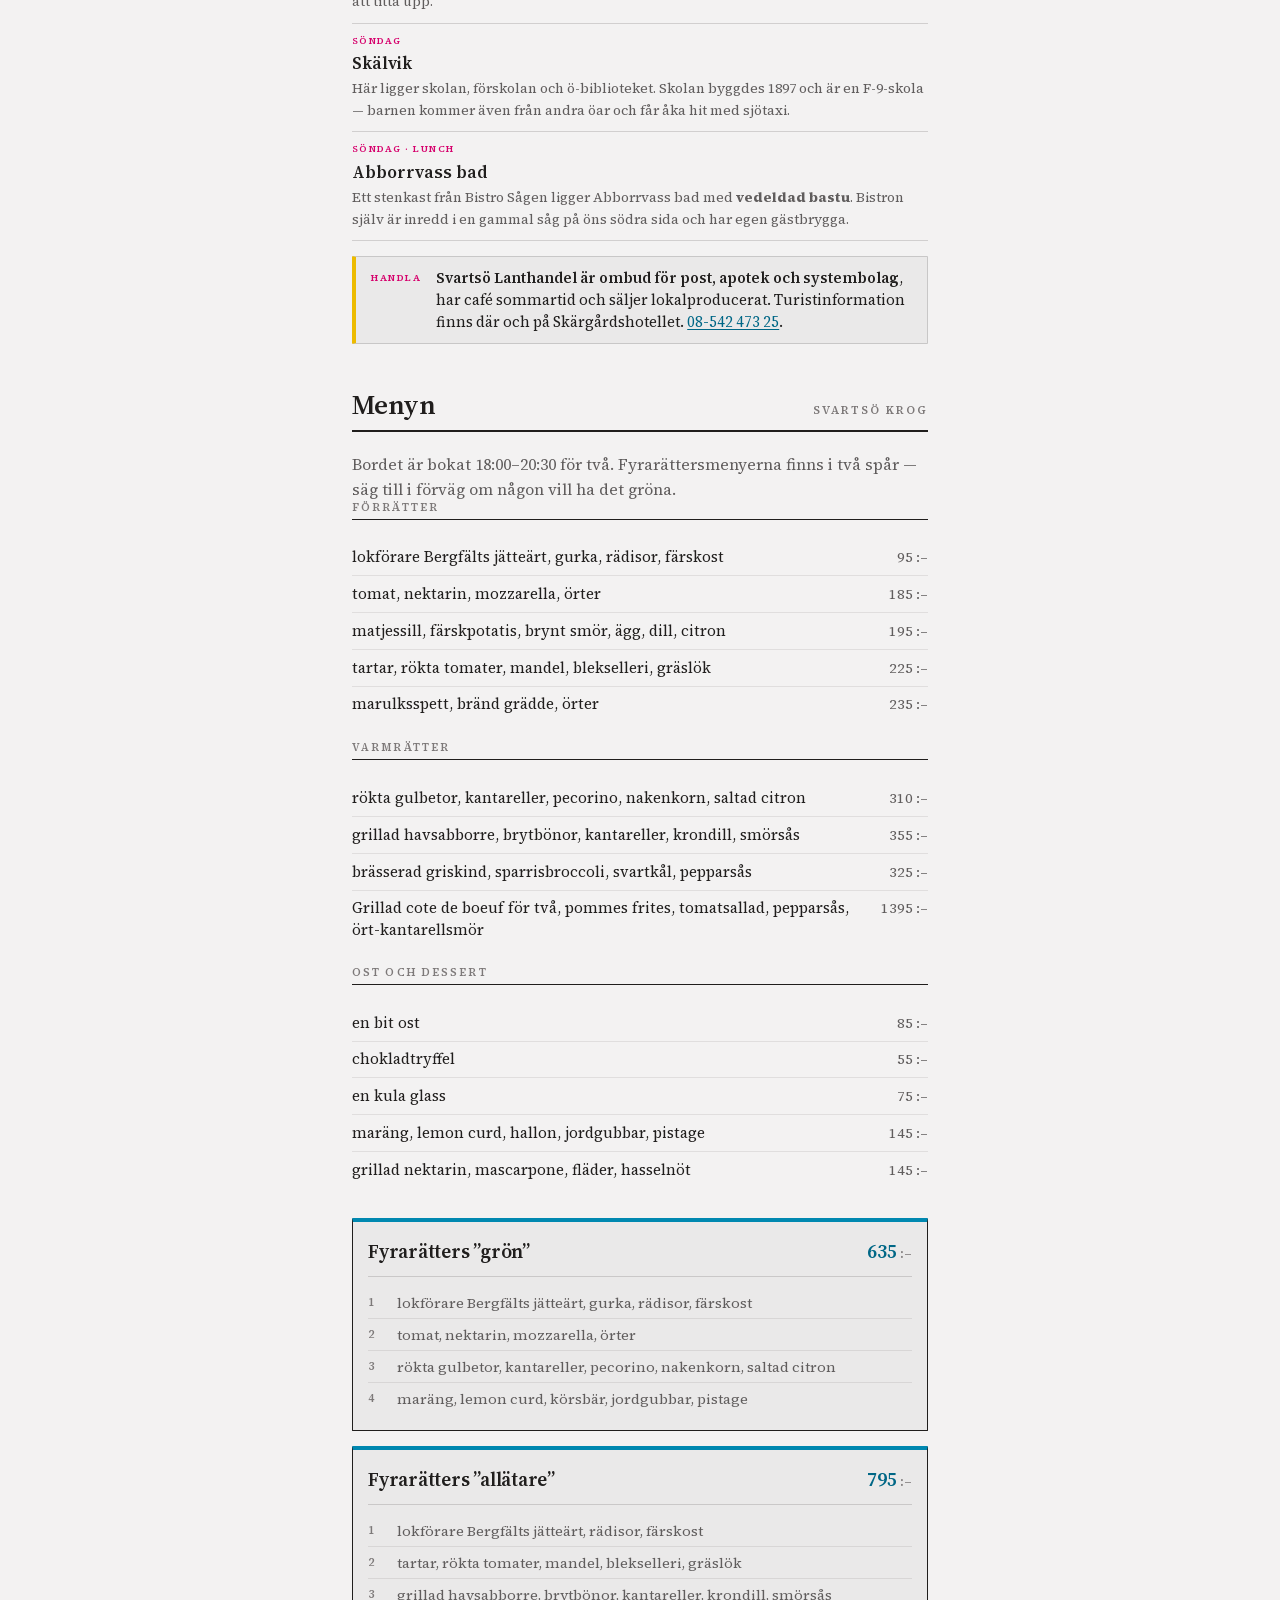
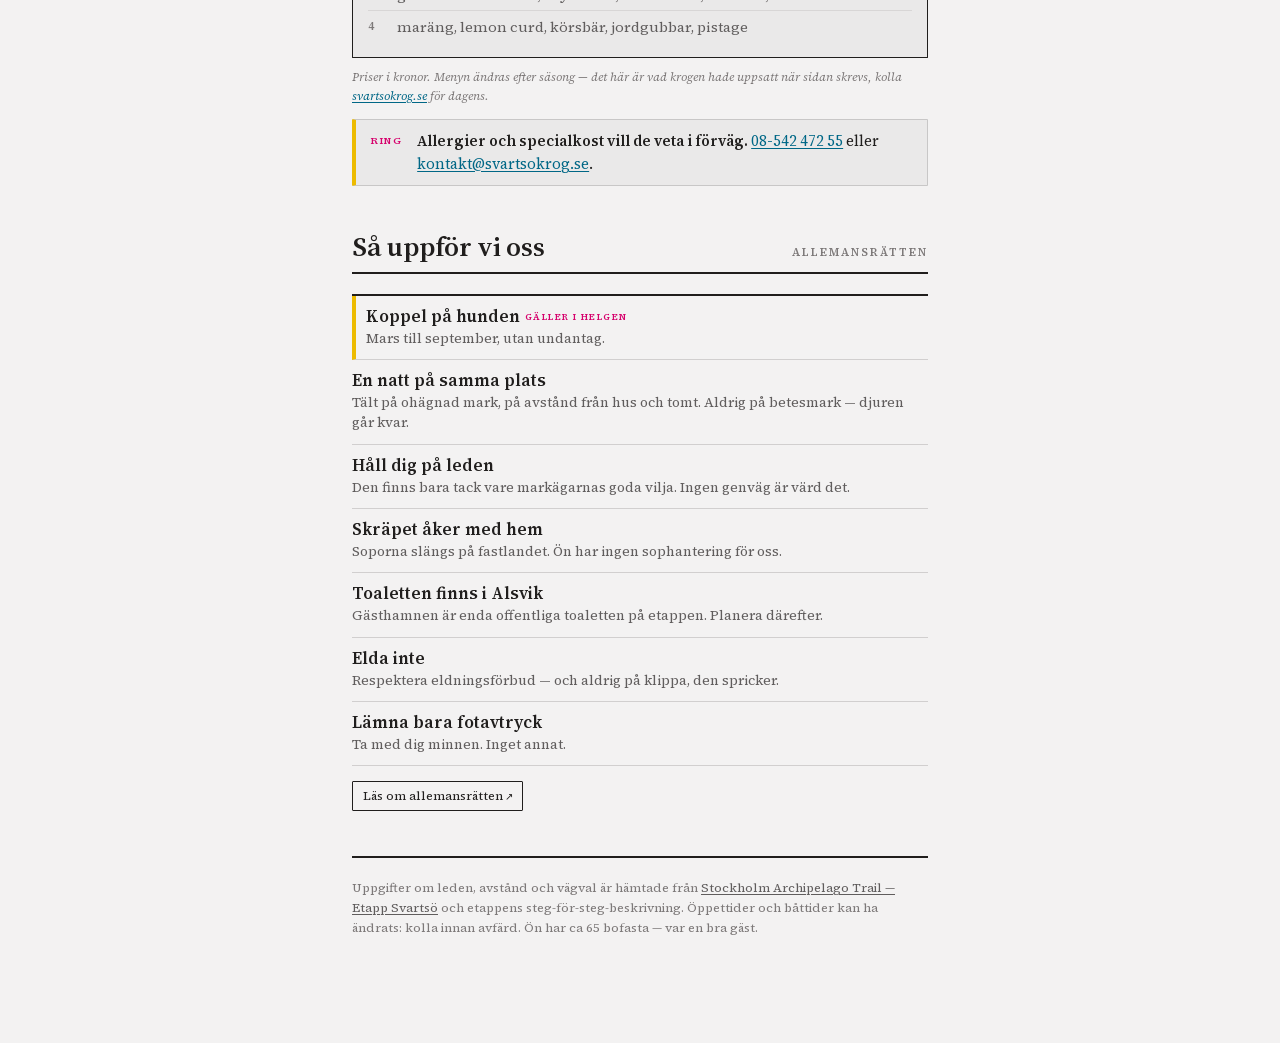
==== commit e43b1094: "Ta med vägen ner till Sågen i lördagens rutt Sticket ritades grått som en avstickare vi inte gör. Fe" ====
--- a/index.html
+++ b/index.html
@@ -16,8 +16,8 @@
   <h1>Hajk på <em>Svartsö</em></h1>
   <p class="dates"><b>LÖR 8 AUG</b> &nbsp;→&nbsp; <b>SÖN 9 AUG</b> &nbsp;·&nbsp; båda varven från Alsvik</p>
   <div class="stats halftone">
-    <div class="stat"><span class="v cmyk-num"><span class="paper">22,0</span><span class="plate plate-c" aria-hidden="true">22,0</span><span class="plate plate-m" aria-hidden="true">22,0</span><span class="plate plate-y" aria-hidden="true">22,0</span></span><span class="k">km totalt</span></div>
-    <div class="stat"><span class="v cmyk-num"><span class="paper">13,8</span><span class="plate plate-c" aria-hidden="true">13,8</span><span class="plate plate-m" aria-hidden="true">13,8</span><span class="plate plate-y" aria-hidden="true">13,8</span></span><span class="k">km lördag</span></div>
+    <div class="stat"><span class="v cmyk-num"><span class="paper">23,1</span><span class="plate plate-c" aria-hidden="true">23,1</span><span class="plate plate-m" aria-hidden="true">23,1</span><span class="plate plate-y" aria-hidden="true">23,1</span></span><span class="k">km totalt</span></div>
+    <div class="stat"><span class="v cmyk-num"><span class="paper">14,9</span><span class="plate plate-c" aria-hidden="true">14,9</span><span class="plate plate-m" aria-hidden="true">14,9</span><span class="plate plate-y" aria-hidden="true">14,9</span></span><span class="k">km lördag</span></div>
     <div class="stat"><span class="v cmyk-num"><span class="paper">8,2</span><span class="plate plate-c" aria-hidden="true">8,2</span><span class="plate plate-m" aria-hidden="true">8,2</span><span class="plate plate-y" aria-hidden="true">8,2</span></span><span class="k">km söndag</span></div>
     <div class="stat"><span class="v cmyk-num"><span class="paper">1</span><span class="plate plate-c" aria-hidden="true">1</span><span class="plate plate-m" aria-hidden="true">1</span><span class="plate plate-y" aria-hidden="true">1</span></span><span class="k">natt i tält</span></div>
   </div>
@@ -85,7 +85,7 @@
       <span class="d-when">Lör 8 aug · båt 09:40</span>
       <span class="d-title">Hela åttan</span>
       <span class="d-desc">Läger i Alsvik, sedan båda varven och båda blomstigarna. Middag på Krogen 18:00.</span>
-      <span class="d-meta">13,8 km · dagspackning</span>
+      <span class="d-meta">14,9 km · dagspackning</span>
     </a>
     <a href="sondag.html">
       <span class="d-when">Sön 9 aug · båt 15:55</span>
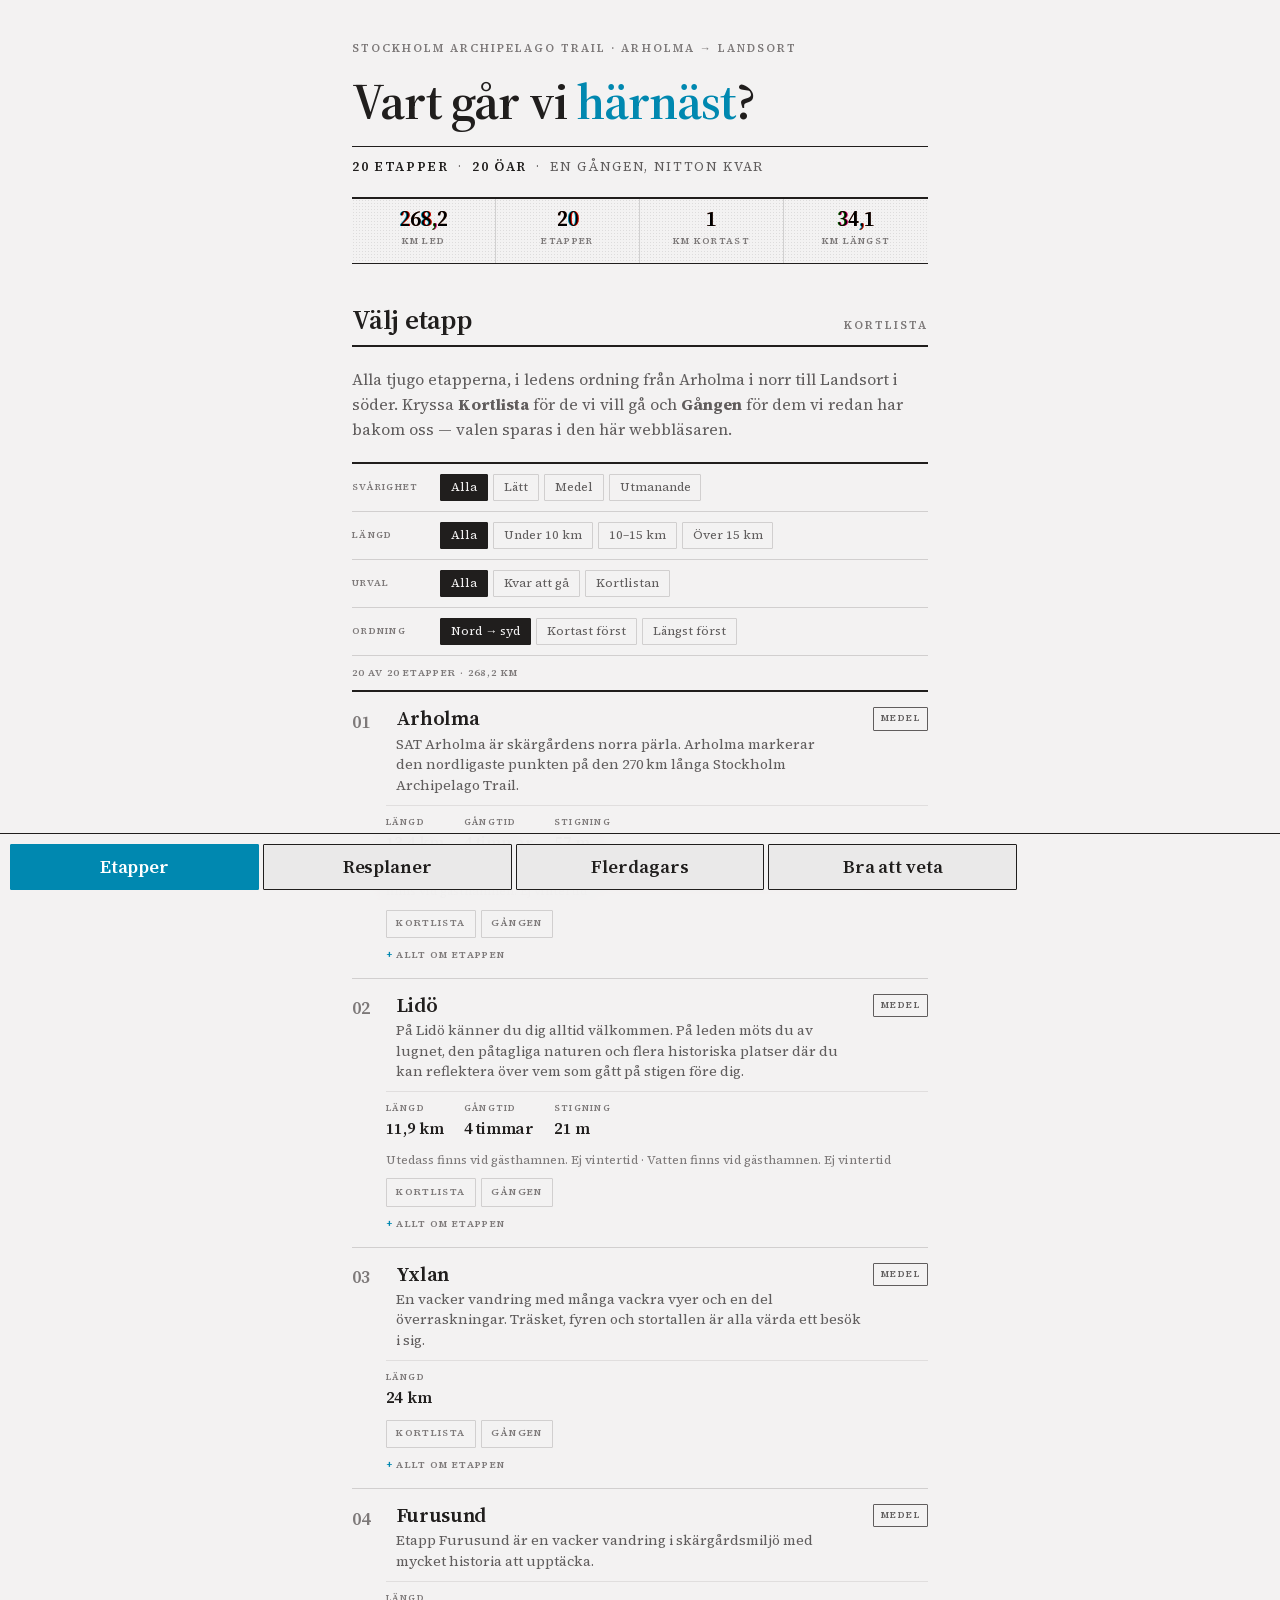
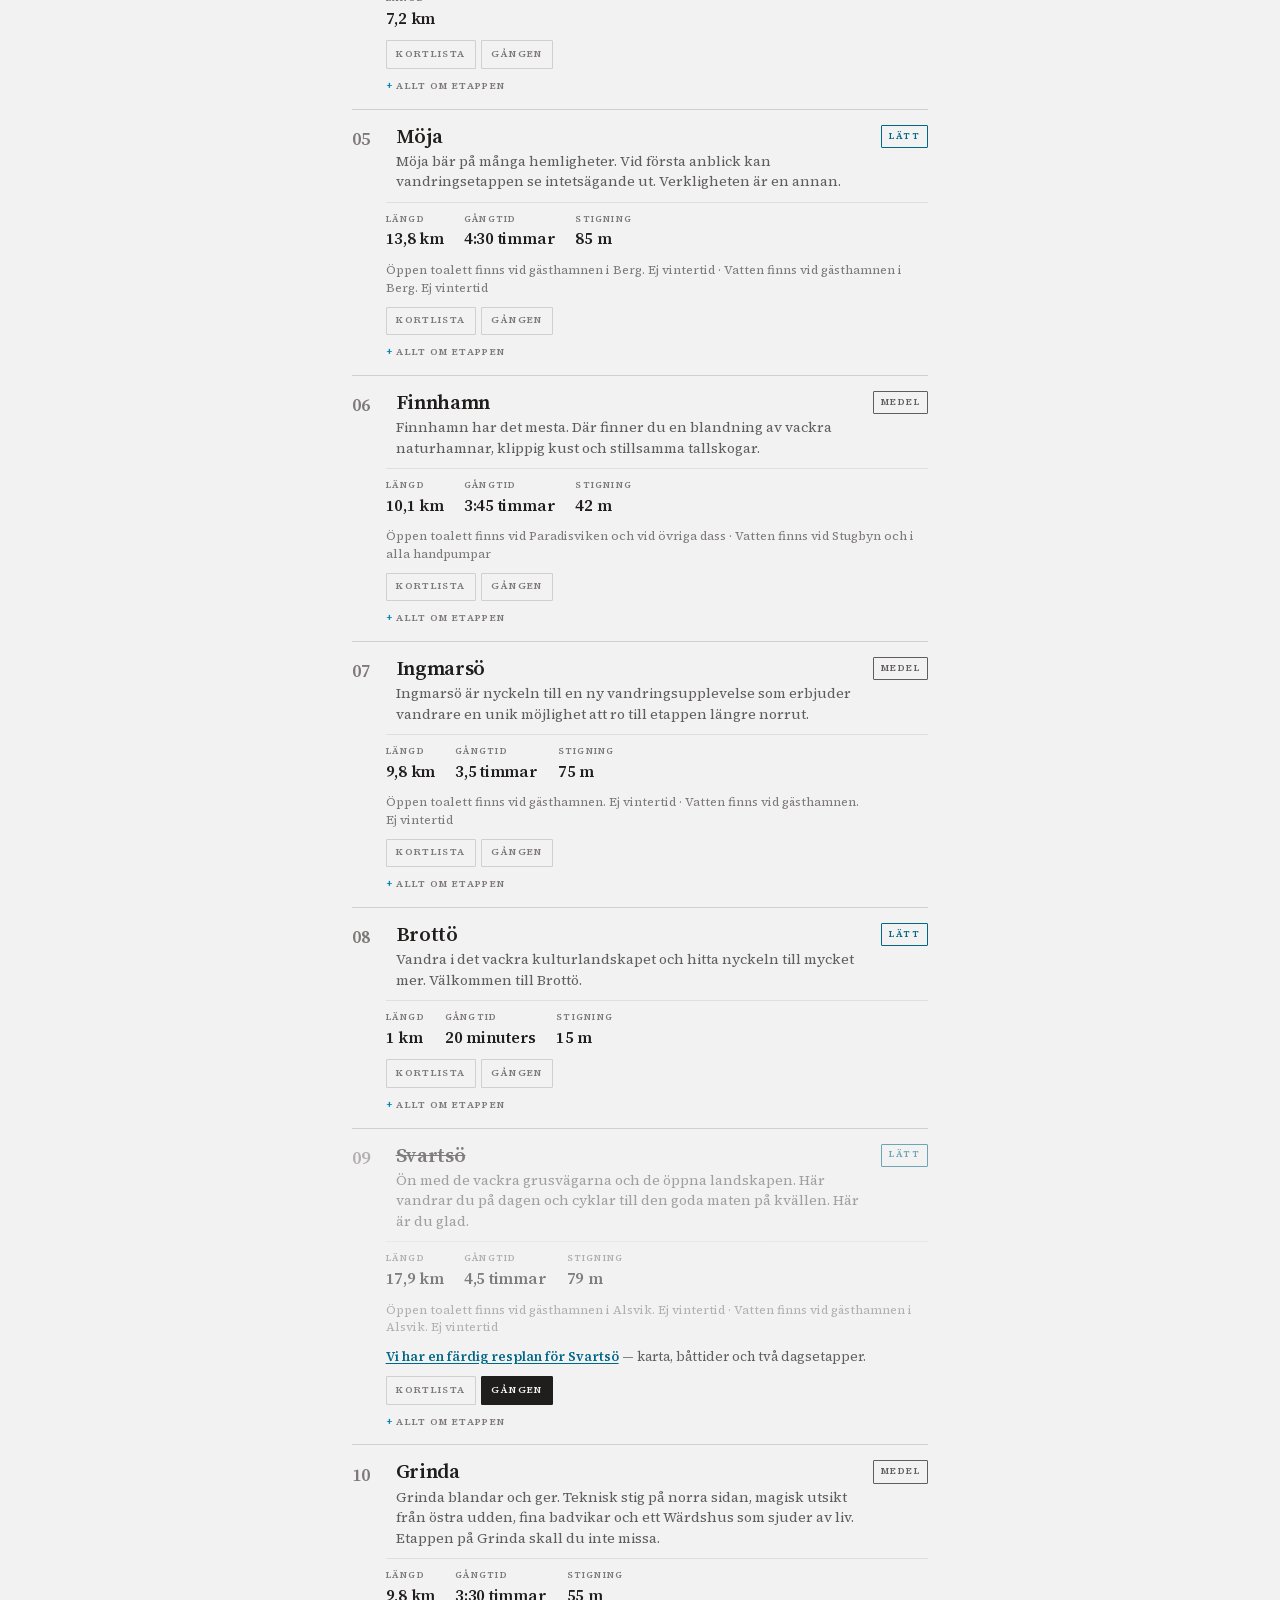
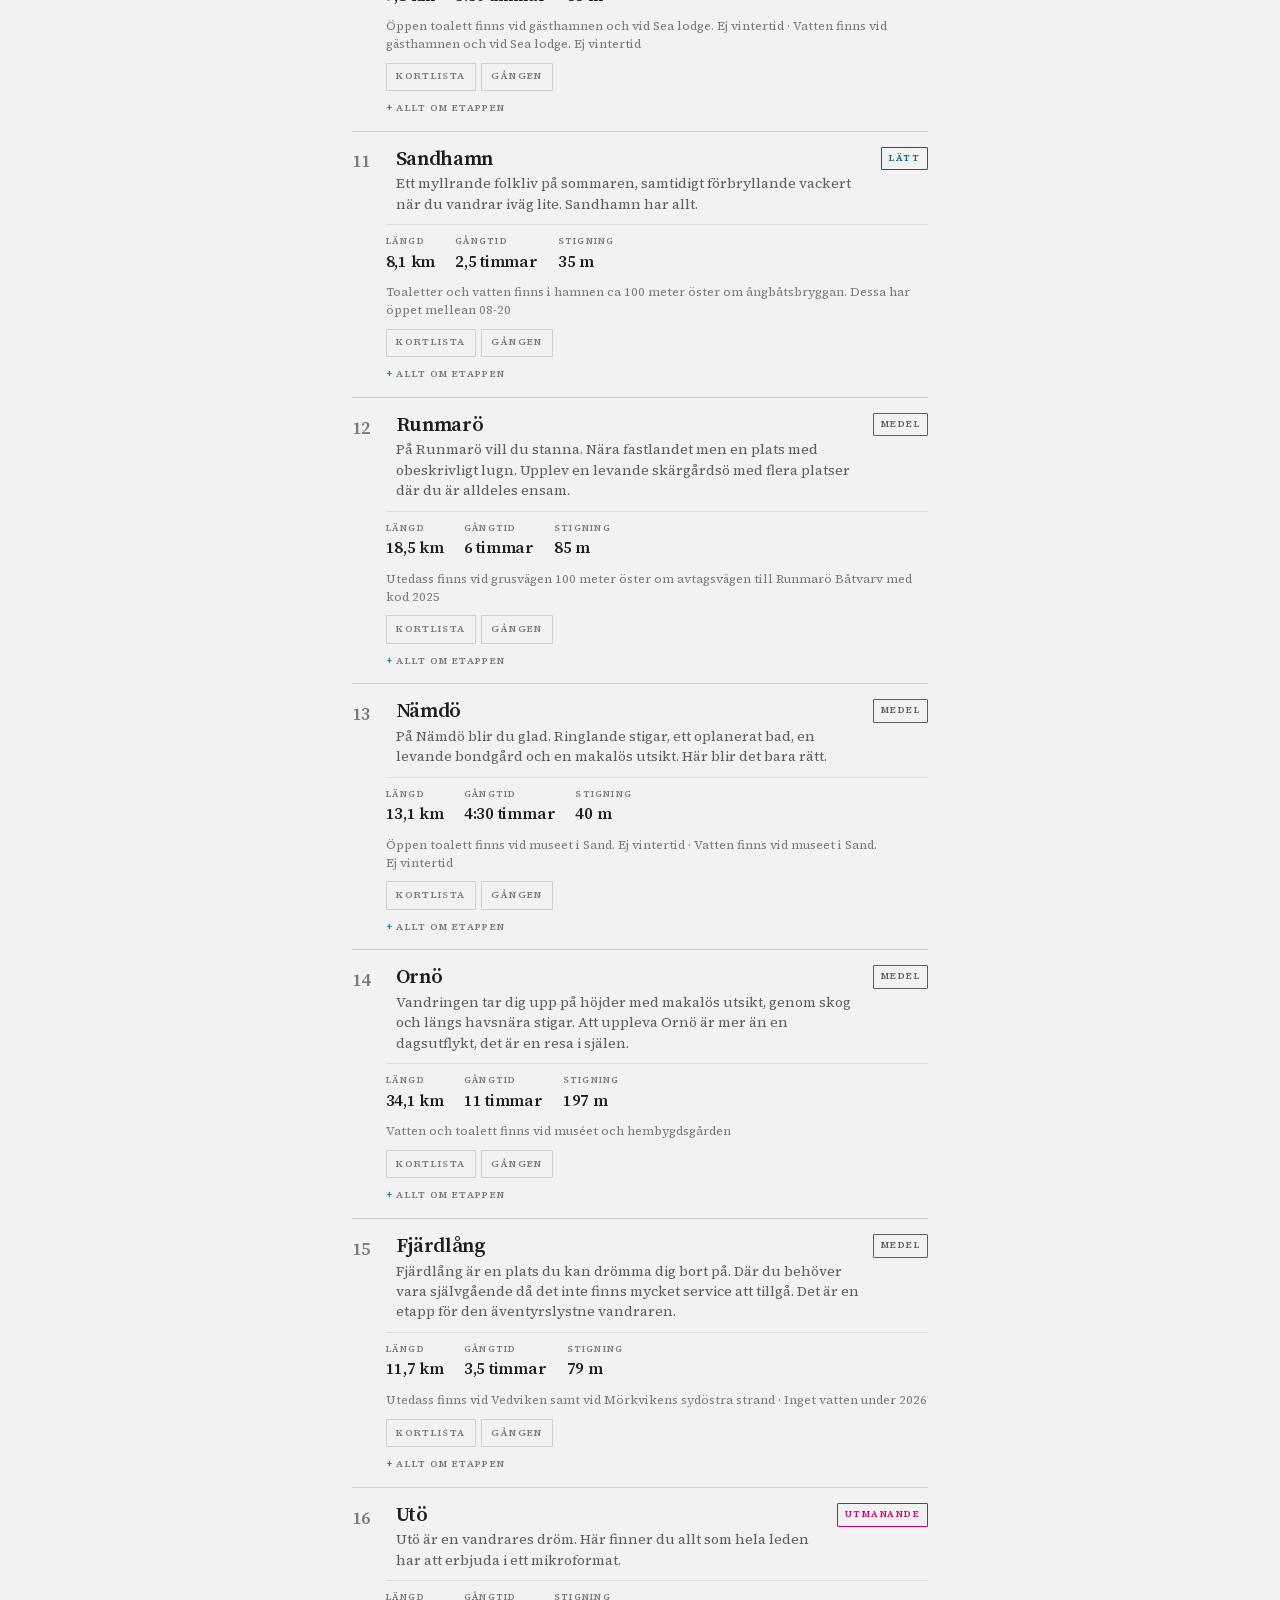
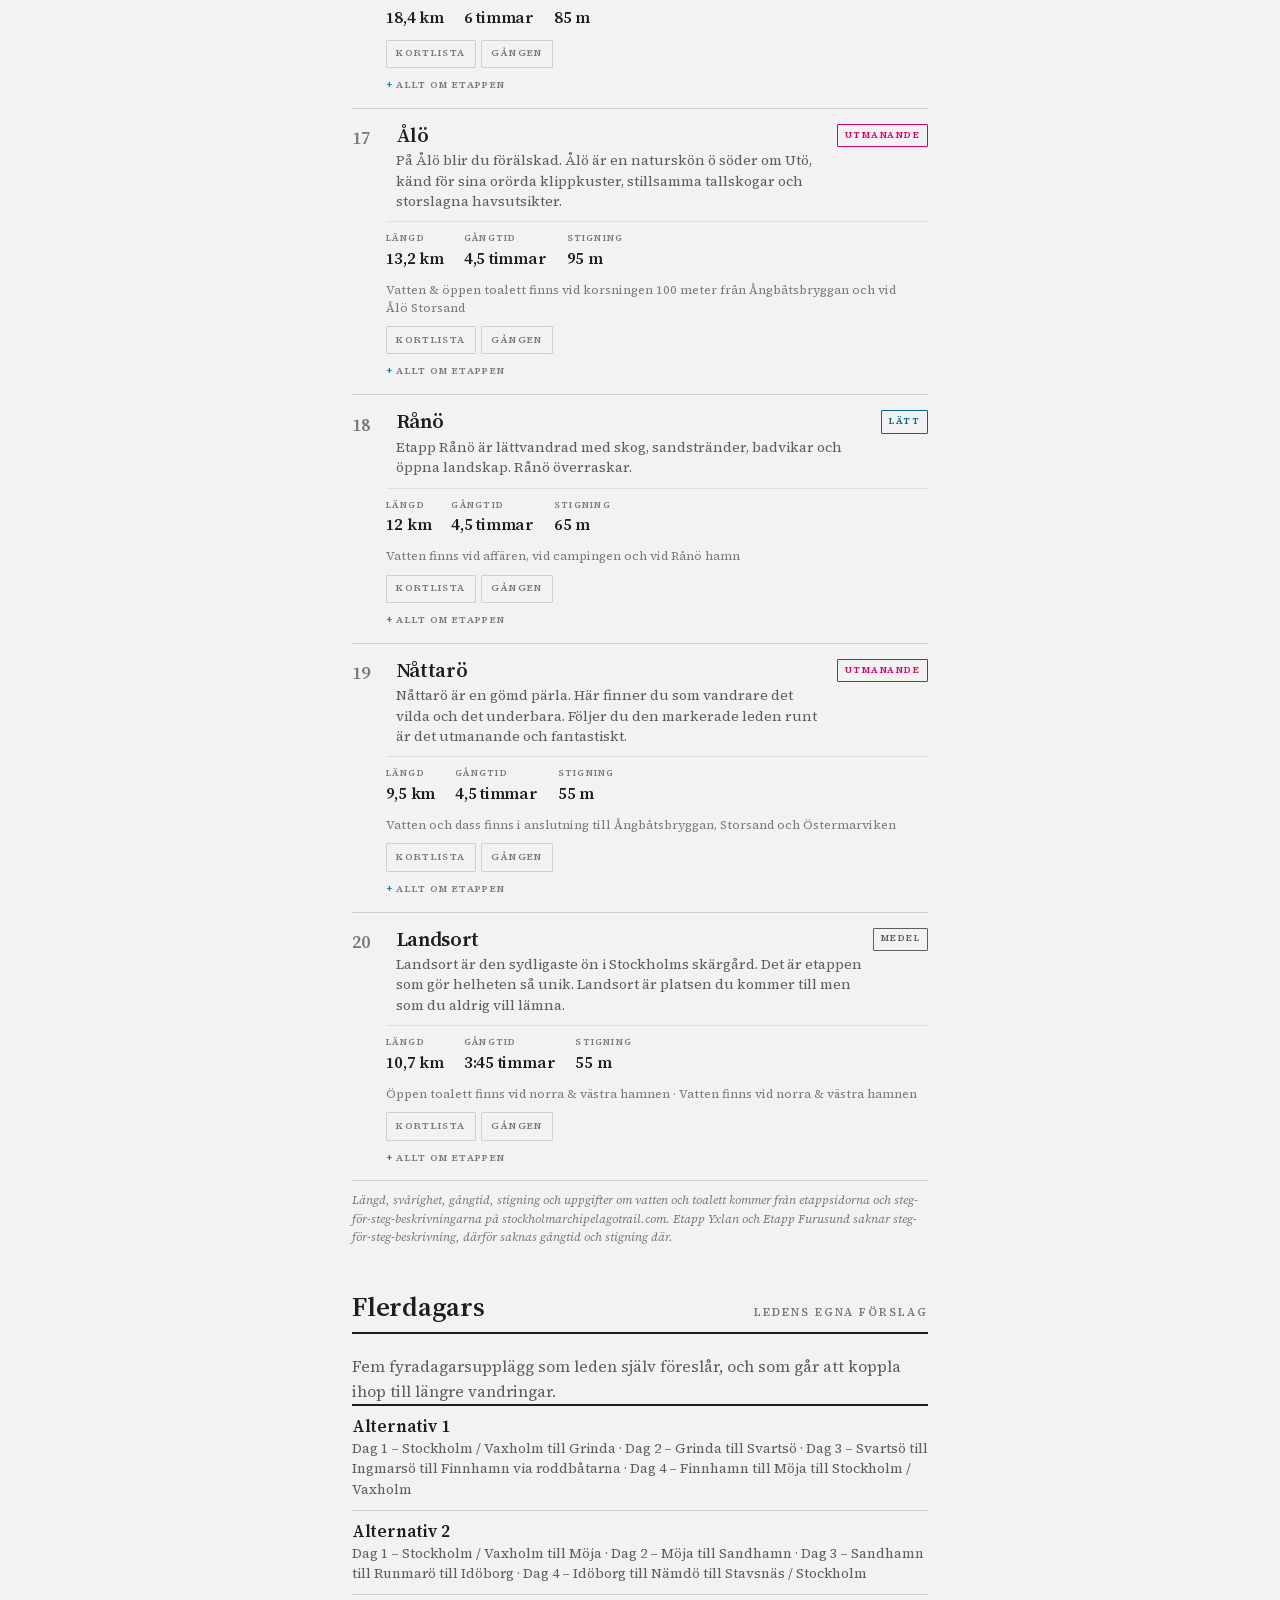
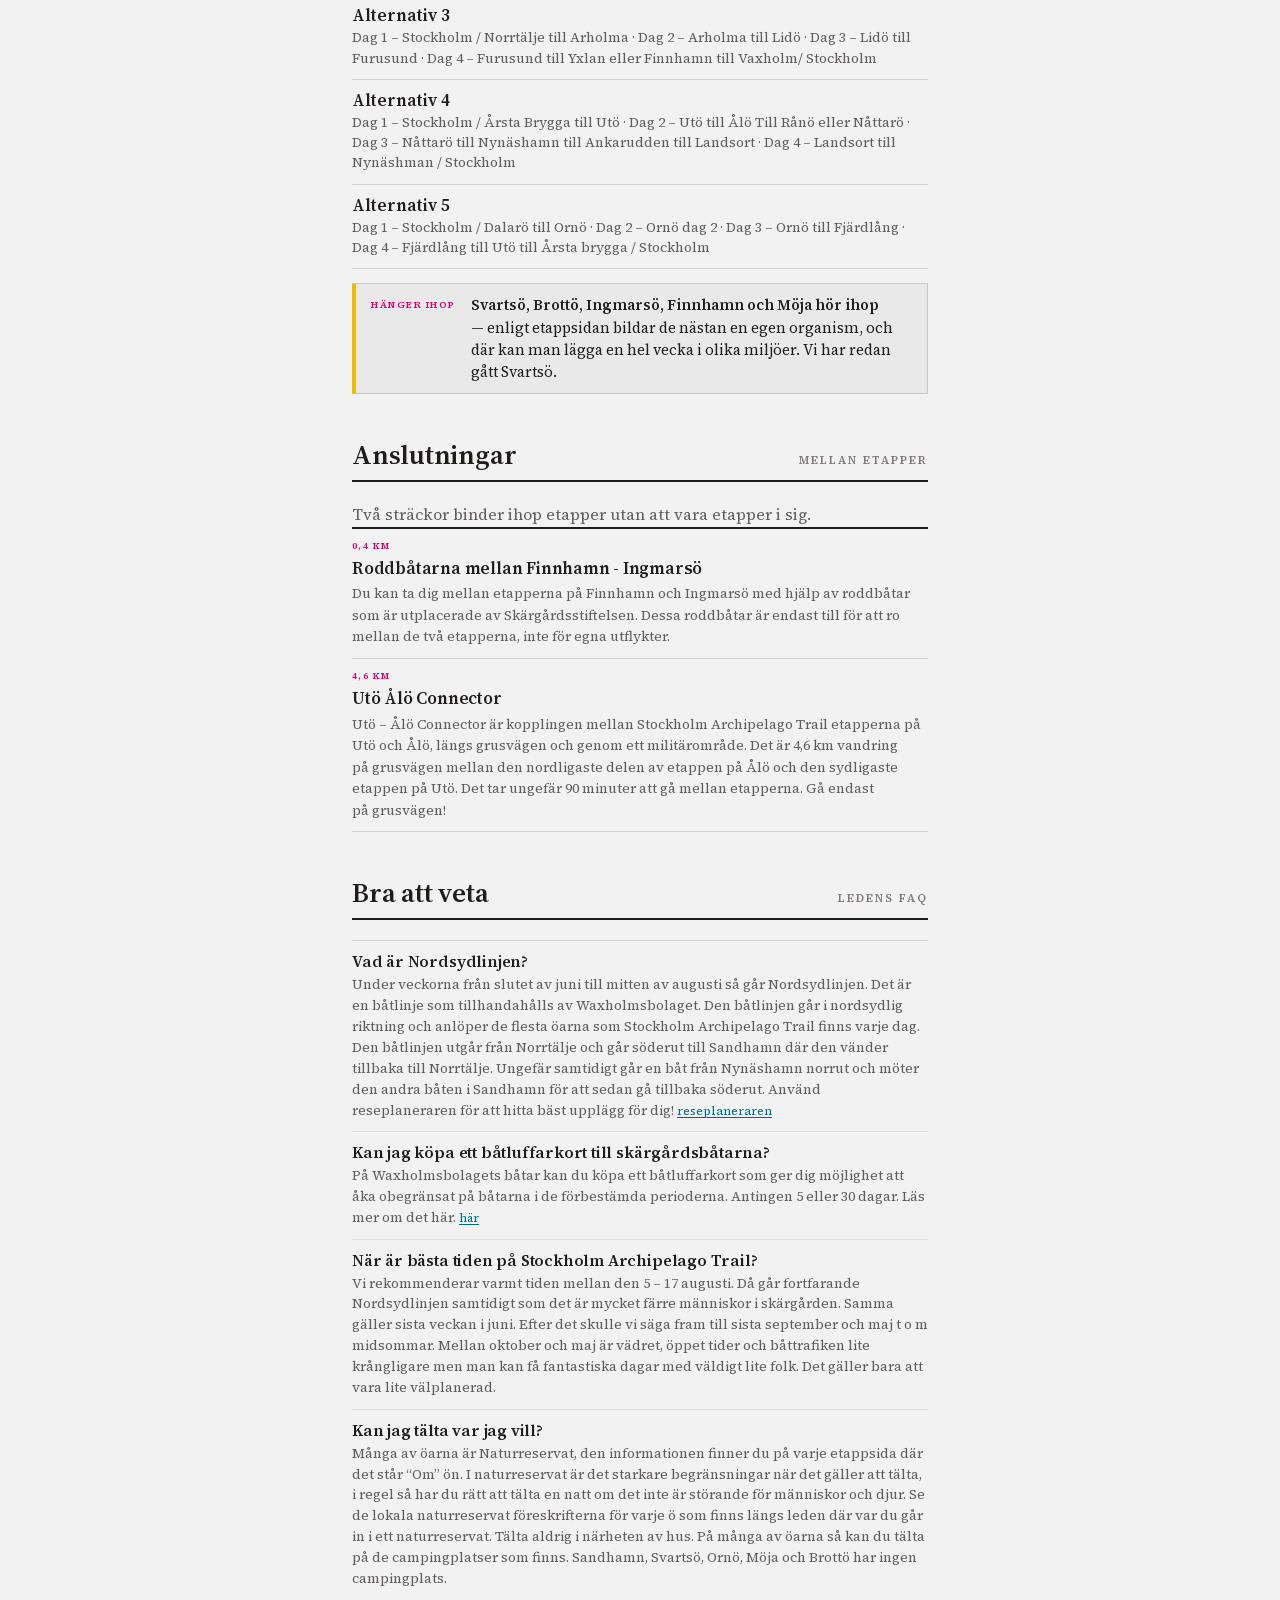
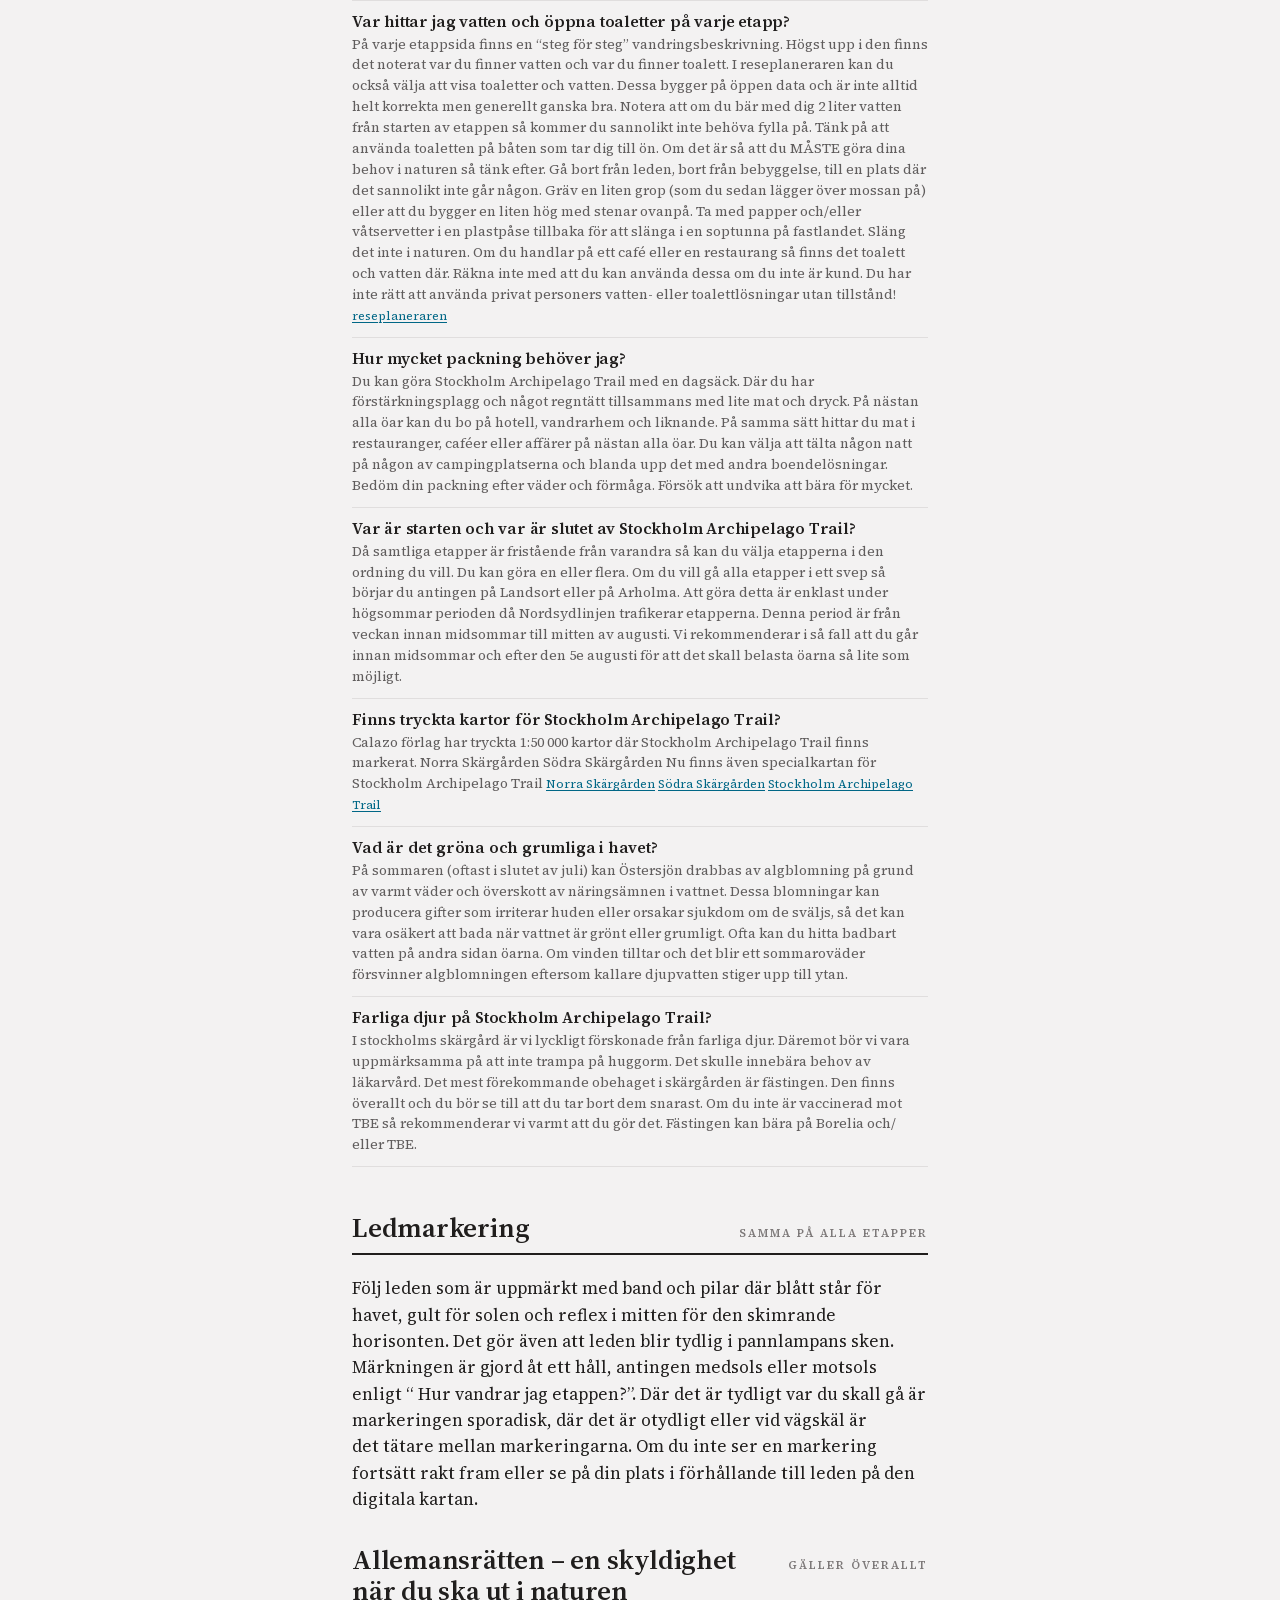
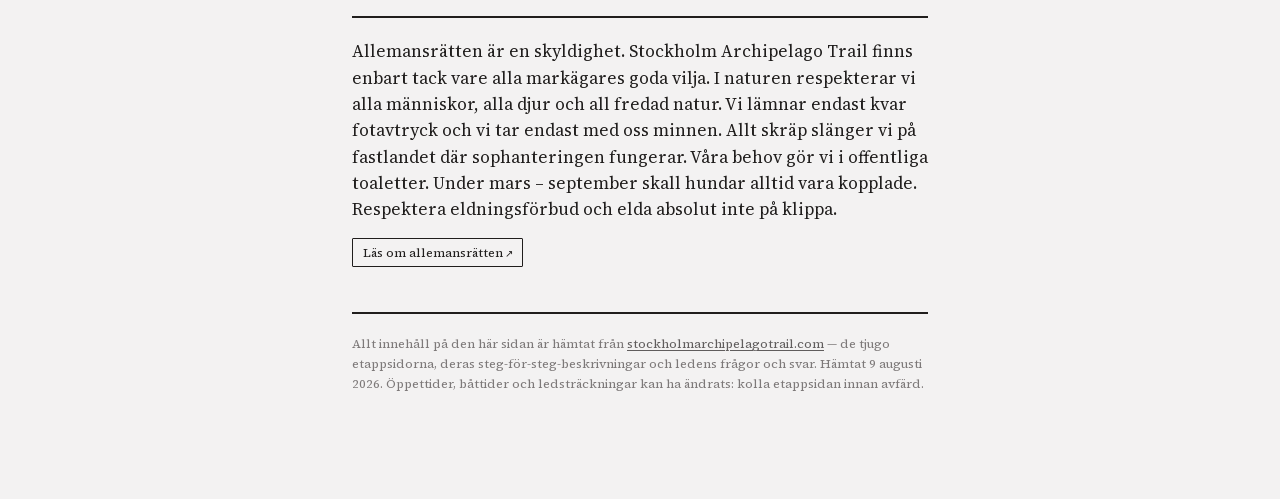
==== commit a4dbdd79: "Gör startsidan till en väljare för nästa etapp Svartsö-guiden var hela sajten. Nu är den en av flera" ====
--- a/index.html
+++ b/index.html
@@ -5,450 +5,1553 @@
 <meta name="viewport" content="width=device-width, initial-scale=1, viewport-fit=cover">
 <meta name="theme-color" content="#f3f2f2" media="(prefers-color-scheme: light)">
 <meta name="theme-color" content="#1a1918" media="(prefers-color-scheme: dark)">
-<title>Hajk på Svartsö · 8–9 augusti</title>
-<meta name="description" content="Fickguide för vår hajk på Svartsö, etapp av Stockholm Archipelago Trail, lördag 8 och söndag 9 augusti.">
+<title>Vart går vi härnäst? · Stockholm Archipelago Trail</title>
+<meta name="description" content="Alla 20 etapper av Stockholm Archipelago Trail sida vid sida — längd, gångtid, stigning, vatten och boende — för att välja vilken vi går härnäst.">
 <link rel="stylesheet" href="style.css">
 </head>
 <body>
 
 <header class="hero wrap">
-  <span class="eyebrow">Stockholm Archipelago Trail · Etapp Svartsö</span>
-  <h1>Hajk på <em>Svartsö</em></h1>
-  <p class="dates"><b>LÖR 8 AUG</b> &nbsp;→&nbsp; <b>SÖN 9 AUG</b> &nbsp;·&nbsp; båda varven från Alsvik</p>
+  <span class="eyebrow">Stockholm Archipelago Trail · Arholma → Landsort</span>
+  <h1>Vart går vi <em>härnäst</em>?</h1>
+  <p class="dates"><b>20 ETAPPER</b> &nbsp;·&nbsp; <b>20 ÖAR</b> &nbsp;·&nbsp; en gången, nitton kvar</p>
   <div class="stats halftone">
-    <div class="stat"><span class="v cmyk-num"><span class="paper">23,1</span><span class="plate plate-c" aria-hidden="true">23,1</span><span class="plate plate-m" aria-hidden="true">23,1</span><span class="plate plate-y" aria-hidden="true">23,1</span></span><span class="k">km totalt</span></div>
-    <div class="stat"><span class="v cmyk-num"><span class="paper">14,9</span><span class="plate plate-c" aria-hidden="true">14,9</span><span class="plate plate-m" aria-hidden="true">14,9</span><span class="plate plate-y" aria-hidden="true">14,9</span></span><span class="k">km lördag</span></div>
-    <div class="stat"><span class="v cmyk-num"><span class="paper">8,2</span><span class="plate plate-c" aria-hidden="true">8,2</span><span class="plate plate-m" aria-hidden="true">8,2</span><span class="plate plate-y" aria-hidden="true">8,2</span></span><span class="k">km söndag</span></div>
-    <div class="stat"><span class="v cmyk-num"><span class="paper">1</span><span class="plate plate-c" aria-hidden="true">1</span><span class="plate plate-m" aria-hidden="true">1</span><span class="plate plate-y" aria-hidden="true">1</span></span><span class="k">natt i tält</span></div>
+    <div class="stat"><span class="v cmyk-num"><span class="paper">268,2</span><span class="plate plate-c" aria-hidden="true">268,2</span><span class="plate plate-m" aria-hidden="true">268,2</span><span class="plate plate-y" aria-hidden="true">268,2</span></span><span class="k">km led</span></div>
+    <div class="stat"><span class="v cmyk-num"><span class="paper">20</span><span class="plate plate-c" aria-hidden="true">20</span><span class="plate plate-m" aria-hidden="true">20</span><span class="plate plate-y" aria-hidden="true">20</span></span><span class="k">etapper</span></div>
+    <div class="stat"><span class="v cmyk-num"><span class="paper">1</span><span class="plate plate-c" aria-hidden="true">1</span><span class="plate plate-m" aria-hidden="true">1</span><span class="plate plate-y" aria-hidden="true">1</span></span><span class="k">km kortast</span></div>
+    <div class="stat"><span class="v cmyk-num"><span class="paper">34,1</span><span class="plate plate-c" aria-hidden="true">34,1</span><span class="plate plate-m" aria-hidden="true">34,1</span><span class="plate plate-y" aria-hidden="true">34,1</span></span><span class="k">km längst</span></div>
   </div>
 </header>
 
 <nav class="navbar" aria-label="Innehåll">
   <ul>
-    <li><a href="index.html" aria-current="page">Start</a></li>
-    <li><a href="karta.html">Karta</a></li>
-    <li><a href="lordag.html">Lördag</a></li>
-    <li><a href="sondag.html">Söndag</a></li>
-    <li><a href="bat.html">Båten</a></li>
+    <li><a href="index.html" aria-current="page">Etapper</a></li>
+    <li><a href="resplaner.html">Resplaner</a></li>
+    <li><a href="#flerdagars">Flerdagars</a></li>
+    <li><a href="#veta">Bra att veta</a></li>
   </ul>
 </nav>
 
 <main>
 
-<section class="wrap" id="viktigt">
-  <div class="stack">
-    <div class="alert">
-      <span class="tag">Vatten</span>
-      <p><strong>Vatten och toalett finns bara vid gästhamnen i Alsvik.</strong> Fyll flaskorna där — det är enda stället på hela etappen.</p>
+<section class="wrap" id="valj">
+  <div class="head">
+    <h2>Välj etapp</h2>
+    <span class="eyebrow">Kortlista</span>
+  </div>
+  <p class="lede">Alla tjugo etapperna, i ledens ordning från Arholma i norr till Landsort i söder. Kryssa <b>Kortlista</b> för de vi vill gå och <b>Gången</b> för dem vi redan har bakom oss — valen sparas i den här webbläsaren.</p>
+
+  <div class="filters" role="group" aria-label="Filtrera etapper">
+    <div class="filterrow" data-filter="diff">
+      <span class="f-lbl">Svårighet</span>
+      <button type="button" class="chip is-on" data-v="alla">Alla</button>
+      <button type="button" class="chip" data-v="latt">Lätt</button>
+      <button type="button" class="chip" data-v="medel">Medel</button>
+      <button type="button" class="chip" data-v="svar">Utmanande</button>
     </div>
-    <div class="alert">
-      <span class="tag">Riktning</span>
-      <p>Leden är uppmärkt <strong>motsols</strong>. Går du åt andra hållet ser du markeringarna i ryggen.</p>
+    <div class="filterrow" data-filter="km">
+      <span class="f-lbl">Längd</span>
+      <button type="button" class="chip is-on" data-v="alla">Alla</button>
+      <button type="button" class="chip" data-v="kort">Under 10 km</button>
+      <button type="button" class="chip" data-v="mellan">10–15 km</button>
+      <button type="button" class="chip" data-v="lang">Över 15 km</button>
     </div>
-    <div class="alert">
-      <span class="tag">Märken</span>
-      <p>Blått band = havet, gult = solen, reflex i mitten = horisonten. Tätare markering i vägskäl, glesare där det är uppenbart. <strong>Ser du ingen markering — fortsätt rakt fram.</strong></p>
+    <div class="filterrow" data-filter="status">
+      <span class="f-lbl">Urval</span>
+      <button type="button" class="chip is-on" data-v="alla">Alla</button>
+      <button type="button" class="chip" data-v="kvar">Kvar att gå</button>
+      <button type="button" class="chip" data-v="kort">Kortlistan</button>
+    </div>
+    <div class="filterrow" data-filter="sort">
+      <span class="f-lbl">Ordning</span>
+      <button type="button" class="chip is-on" data-v="led">Nord → syd</button>
+      <button type="button" class="chip" data-v="kortast">Kortast först</button>
+      <button type="button" class="chip" data-v="langst">Längst först</button>
+    </div>
+  </div>
+  <p class="count" id="count"></p>
+
+  <div class="chooser" id="chooser">
+    <article class="et" id="arholma" data-slug="arholma" data-diff="medel" data-km="13.4" data-order="1">
+      <div class="et__hd">
+        <span class="et__no">01</span>
+        <div class="et__id">
+          <h3 class="et__name">Arholma</h3>
+          <p class="et__tag">SAT Arholma är skärgårdens norra pärla. Arholma markerar den nordligaste punkten på den 270 km långa Stockholm Archipelago Trail.</p>
+        </div>
+        <span class="badge badge--medel">Medel</span>
+      </div>
+      <ul class="et__facts"><li><span class="f-k">Längd</span><span class="f-v">13,4 km</span></li><li><span class="f-k">Gångtid</span><span class="f-v">4 timmar</span></li><li><span class="f-k">Stigning</span><span class="f-v">57 m</span></li></ul>
+      <p class="et__fac">Utedass finns vid Campingplatsen och vid Österhamns gästhamn. Ej vintertid · Vatten finns vid gästhamnen. Ej vintertid</p>
+      <div class="et__acts">
+        <button type="button" class="pick js-pick" data-k="arholma" aria-pressed="false">Kortlista</button>
+        <button type="button" class="pick js-done" data-k="arholma" aria-pressed="false">Gången</button>
+      </div>
+      <details class="et__more">
+        <summary>Allt om etappen</summary>
+        <div class="et__long">
+      <p class="et__lede">SAT Arholma är skärgårdens norra pärla. Arholma markerar den nordligaste punkten på den 270 km långa Stockholm Archipelago Trail. Ön kombinerar maritimt kulturarv med natursköna kuststigar och erbjuder vandrare vackra utsikter över ytterskärgården. Arholma nås med reguljär färja och är perfekt för att påbörja din flerdagarsvandring söderut eller för en stillsam dagsvandring. I öns nordöstra hörn belönas du med en fantastisk utsikt över Ålands hav. En ö som har det mesta. Små byar, skogar, öppna ängar, utmanande stigar och karga klippor.</p>
+      <h4>Om etappen</h4>
+      <p>SAT Arholma är en njutning att vandra. Från hamnen och den mysiga lanthandeln, på grusvägarna som tar dig norrut längs med fält och skogar kommer du till den vildare utsidan. Där finner du rofyllda platser med enorm utsikt över Ålands hav, du finner små badvikar och du finner härligt ondulerande stig som slingrar sig fram och tillbaka.</p>
+      <p>Ta dig tid att njuta av stillheten.</p>
+      <p>Gårdarna längs vägen är välskötta, trädgårdarna är vackra och du blir vänligt bemött överallt. Passa på att stanna någon dag och utforska mer av ön. Varför inte besöka batteriet på Arholma Nord?</p>
+      <h4>Hur vandrar jag etappen?</h4>
+      <p>Etappen börjar vid kajen på Arholma. Där finns lanthandeln som du bör besöka. Vi rekommenderar att du går etappen medsols. Det gör att du börjar norrut på grusvägen. Alldeles innan Arholma Nord går du in på skogsvägen till höger, österut, om du inte skall besöka batteriet på Arholma Nord eller äta en bit mat.</p>
+      <p>När du kommit in i skogen så följer du leden österut, sedan norrut tills du kommer till havet. Där kan du njuta av utsikten. Därifrån går leden söderut tills du kommer till den östra kusten. Där finns magiska platser att stanna på. Här är leden på lite mer teknisk stig. Från minneslunden och söderut är du tillbaka på grusväg. Den kan du antingen följa till bryggan på Granö eller tillbaka norrut förbi Bull-August gård och kyrkan till Båken. Njut av utsikten innan du går alldeles nära sommarrestaurangen innan du är tillbaka i hannen.</p>
+      <p>En väldigt härlig vandring väntar dig.</p>
+      <p>Etapperna Arholma och Lidö passar väldigt bra ihop.</p>
+      <h5>Tillgänglighet på leden</h5>
+      <p>På Arholma finns flera partier där du kan ta dig fram med barnvagn eller med rullstol eller om du har begränsad rörlighet. Från bryggan på Arholma kan du följa grusvägen upp till Arholma Nord. Du kan också gå söderut på grusvägarna, både till Granö och österut till minneslunden. Då kommer du förbi den vackra Bull-August gården.</p>
+      <h4>Vanliga frågor om Arholma</h4>
+      <dl class="qa">
+        <div><dt>Vad är batteri Arholma?</dt><dd>Batteri Arholma var en topphemlig försvarsanläggning inne i berget vid Arholma Nord. Den färdigställdes 1968. Idag kan du besöka det som en guidad tur och få uppleva något speciellt. Boka guidad tur här. <a href="https://arholmanord.se/batteri/">här</a></dd></div>
+        <div><dt>Kan jag campa på Arholma?</dt><dd>Det finns en vacker campingplats alldeles norr om Ångbåtskajen. Där kan du njuta av kvällssol och bad. Det är en kort promenad längs grusvägen norrut.</dd></div>
+      </dl>
+      <h4>Om Arholma</h4>
+      <p>Arholma är en av Stockholm skärgårds mest kända öar, som en utpost i norra skärgården med enorm utsikt över Ålands hav. Arholma ligger i Norrtälje kommun. På grund av dess strategiska läge var det här rysshärjningarna började 1719. Av samma anledning byggdes Arholma batteriet för att skydda Stockholms norra inlopp under Kalla kriget. Under 1800-talet byggdes skutor på ön och det möjliggjorde uppbyggnaden av stora gårdar och lukrativt lantbruk.</p>
+      <p>Idag är Arholma en plats som erbjuder god mat, olika boendealternativ och många aktiviteter. Naturen är karg på nordöstra sidan och betesmarkerna är bördiga mitt på ön. Affären har öppet året runt och passbåten går fler gånger om dagen till fastlandet. Arholma är en härlig ö att besöka.</p>
+      <p>Arholmas vackra natur och pittoreska miljö är så välbevarad tack vare att en stor del av ön är naturreservat som ägs och förvaltas av Skärgårdstiftelsen.</p>
+      <div class="links">
+        <a href="https://skargardsstiftelsen.se/">Skärgårdstiftelsen</a>
+      </div>
+      <h5>Planera din resa</h5>
+      <p>Du åker till Arholma från Simpnäs året om. Under sommaren kan du även åka från Norrtälje och Stockholm, då via Vaxholm.</p>
+      <p>Nordsydlinjen går från 22 juni – 16 augusti, 2026. Den följer stora delar av SAT. Sök på Arholma i reseplaneraren nedan.</p>
+      <p>Det går även att registrera dig för att boka taxibåt via BOUT.</p>
+      <div class="links">
+        <a href="https://docs.google.com/spreadsheets/d/1s-Dk61nTtEQXLEIptWDlaoVrdCB9nLbL/edit?usp=drive_link&amp;ouid=105205808281790220639&amp;rtpof=true&amp;sd=true">Nordsydlinjen</a>
+        <a href="https://www.bout.fi/stockholm-archipelago">BOUT.</a>
+      </div>
+      <h5>Bo, äta och göra på Arholma</h5>
+      <p>På Arholma finns ett stort utbud av boende, mat och aktiviteter.</p>
+      <p>Arholma Nord och Bull-August gården har boenden att erbjuda. I hamnen finns lanthandel och alldeles bredvid finns sommarrestaurangen vid dansbanan. Arholma Nord serverar också mat.</p>
+      <p>Arholma är känt för sina utomhusaktiviteter och den välkomnande atmosfären. Se Explore Archipelago och Arholma.nu för olika idéer.</p>
+      <div class="links">
+        <a href="http://www.arholmanord.se">Arholma Nord</a>
+        <a href="http://www.bullaugust.com">Bull-August gården</a>
+        <a href="https://explorearchipelago.com/sv/sthlm/norra-skargarden/arholma">Explore Archipelago</a>
+        <a href="http://www.arholma.nu">Arholma.nu</a>
+      </div>
+      <div class="links">
+        <a href="https://stockholmarchipelagotrail.com/sv/section/etapp-arholma/">Etappsidan</a>
+        <a href="https://stockholmarchipelagotrail.com/app/uploads/2025/11/t256657605_sat-arholma-final-1-1-1.gpx">GPX</a>
+        <a href="https://map.stockholmarchipelagotrail.com">Reseplanerare</a>
+      </div>
+        </div>
+      </details>
+    </article>
+    <article class="et" id="lido" data-slug="lido" data-diff="medel" data-km="11.9" data-order="2">
+      <div class="et__hd">
+        <span class="et__no">02</span>
+        <div class="et__id">
+          <h3 class="et__name">Lidö</h3>
+          <p class="et__tag">På Lidö känner du dig alltid välkommen. På leden möts du av lugnet, den påtagliga naturen och flera historiska platser där du kan reflektera över vem som gått på stigen före dig.</p>
+        </div>
+        <span class="badge badge--medel">Medel</span>
+      </div>
+      <ul class="et__facts"><li><span class="f-k">Längd</span><span class="f-v">11,9 km</span></li><li><span class="f-k">Gångtid</span><span class="f-v">4 timmar</span></li><li><span class="f-k">Stigning</span><span class="f-v">21 m</span></li></ul>
+      <p class="et__fac">Utedass finns vid gästhamnen. Ej vintertid · Vatten finns vid gästhamnen. Ej vintertid</p>
+      <div class="et__acts">
+        <button type="button" class="pick js-pick" data-k="lido" aria-pressed="false">Kortlista</button>
+        <button type="button" class="pick js-done" data-k="lido" aria-pressed="false">Gången</button>
+      </div>
+      <details class="et__more">
+        <summary>Allt om etappen</summary>
+        <div class="et__long">
+      <h4>Om etappen</h4>
+      <p>Etapp Lidö är väldigt speciell. På ön finns Värdshuset med stugor, en lantbrukare och naturen. Leden utgår från Ångbåtsbryggan och från Värdshuset. Etappen är två havsnära loopar och en fram och tillbaka stig.</p>
+      <p>Leden tar dig förbi öppna ängar med betande boskap och genom skog. Skogen och naturen på Lidö är annorlunda då den både är påverkad av granbarkborren och stormen Alfrida. Det blir så väldigt tydligt hur stark naturen är och hur vi behöver anpassa oss.</p>
+      <p>Stigen vindlar sig genom labyrinter av träd. Du har möjlighet att se en välbevarad Ryssugn, vackra badklippor och batteriet som är kvar sedan andra världskriget, som skulle skydda en del av Stockholm.</p>
+      <p>Lidö fascinerar. Du känner historiens vingslag och är du klok stannar du kvar och njuter av en god middag.</p>
+      <h4>Hur vandrar jag etappen?</h4>
+      <p>På Lidö utgår vi från bryggan där du kommer in med Waxholmsbåten.</p>
+      <p>Där har du det vackra Lidö Värdshus mitt framför dig.</p>
+      <p>Vi rekommenderar att du går etappen på Lidö medsols. Med en avstickare till Lidö batteri i det nordöstra hörnet.</p>
+      <p>Du följer grusvägen förbi Värdshuset på vänster sida. Denna följer du tills det blir en traktorväg längs hagarna. Då är du på rätt spår.</p>
+      <p>Traktorvägen blir sedan en stig som ringlar sig fram genom skogen ner mot havet på norra sidan. På stigen ser du en liten skylt till Ryssugnen. Det är en avstickare på drygt 50 meter. Det är det väl värt. Ryssugnen är inte bara vacker, den är ett minne från en svår tid i Stockholms skärgård och på Lidö.</p>
+      <p>När du kommer ner på norra kusten följer leden havet, österut. Det är vackert.</p>
+      <p>Du kommer vid ett tillfälle till en skogsväg som tar dig fram och tillbaka till Lidö Batteri. Förbi tältplatsen. Platsen och utsikten vid Lidö Batteri är väldigt fin. Där får du ta del av mer spännande historia.</p>
+      <p>När du sedan är på väg tillbaka så passerar du där du tidigare kommit från, innan leden svänger vänster, söderut. In i skogen igen som tar dig i en loop längs den sydöstra kusten av Lidö innan du är tillbaka vid Lidö Värdshus, redo för något gott.</p>
+      <p>Etapperna Lidö och Arholma passar väldigt bra ihop.</p>
+      <h5>Tillgänglighet på leden</h5>
+      <p>På Lidö finns några möjligheter om du har barnvagn, om du har begränsad rörlighet eller om du sitter i rullstol. Från Ångbåtsbryggan har du grusvägen som går som en röd tråd genom hela ön. Den tar dig förbi Lidö Värdshus men också till Lidö batteri. Dit är det 2,6 km på grusväg och skogsväg.</p>
+      <p>Om du är riktigt ambitiös så kan du ta dig till Ryssugnen. Dit är det 1,6 km från Ångbåtsbryggan. På slutet är det en bredare skogsstig, lite utför. Där kan du behöva lite hjälp.</p>
+      <h4>Vanliga frågor om Lidö</h4>
+      <dl class="qa">
+        <div><dt>På Lidö finns Ryssugnar, vad är det?</dt><dd>1719 attackerade en rysk flotta Stockholms skärgård. Med syfte att försöka ta sig hela vägen till Stockholm. Det var ungefär 20 000 man som härjade runt. För att laga mat byggde de ugnar av stenar som de eldade i för på så vis laga den mat de kom över. Ryssugnen som du går förbi på Lidö är välbevarad och väldigt vacker.</dd></div>
+      </dl>
+      <h4>Om Lidö</h4>
+      <p>Lidö är en ö i Stockholms norra skärgård på gränsen till ytterskärgården, i Norrtälje Kommun. Det är en ö med lantbrukarna som enda bofasta året om.</p>
+      <p>Lidö benämns i skrift under 1300-talet. I mitten av 1600-talet byggde Bengt Oxenstierna ett jaktslott i sandsten på ön. Det brändes ner under rysshärjningarna 1719. I slutet av 1700-talet byggdes Lidö herrgård på samma plats som slottet. Det är nu Lidö Värdshus, känt för sin goda mat och härliga stämning.</p>
+      <p>På nordöstra udden finns en kvarlämnad kanon. Det är en av de fyra som utgjorde Lidö batteri som färdigställdes 1941 med syfte att försvara Stockholms inlopp. Det var en del av Havsbandslinjen tillsammans med batteriet på Arholma bl a.</p>
+      <p>Lidös vackra natur och pittoreska miljö är välbevarad tack vare att en stor del av ön är naturreservat som ägs och förvaltas av Skärgårdsstiftelsen.</p>
+      <div class="links">
+        <a href="https://skargardsstiftelsen.se/">Skärgårdsstiftelsen</a>
+      </div>
+      <h5>Planera din resa</h5>
+      <p>Du åker till Lidö från Räfsnäs Brygga året om.</p>
+      <p>Under sommaren (22 juni – 16 augusti 2026) kan du även åka Nordsydlinjen från Norrtälje, från Arholma eller från Furusund.</p>
+      <p>Under sommaren kan du också åka från Stockholm via Vaxholm. Sök på Lidö i reseplaneraren nedan.</p>
+      <p>Det går även att registrera dig för att boka taxibåt via BOUT.</p>
+      <div class="links">
+        <a href="https://docs.google.com/spreadsheets/d/1s-Dk61nTtEQXLEIptWDlaoVrdCB9nLbL/edit?usp=drive_link&amp;ouid=105205808281790220639&amp;rtpof=true&amp;sd=true">Nordsydlinjen</a>
+        <a href="https://www.bout.fi/stockholm-archipelago">BOUT.</a>
+      </div>
+      <h5>Bo, äta och göra på Lidö</h5>
+      <p>På Lidö finns olika utbud av boende, mat och aktiviteter. Dessa har öppet under sommarmånaderna.</p>
+      <p>Lidö Värdshus har olika nivåer av boende och det finns stugor att hyra. De driver också två restauranger, Oasen och restaurangen i värdshuset.</p>
+      <p>Lidö är känt för sina aktiviteter och att man alltid känner sig välkommen. Se även explorearchipelago.se.</p>
+      <div class="links">
+        <a href="http://www.lidovardshus.com">Lidö Värdshus</a>
+        <a href="http://explorearchipelago.se">explorearchipelago.se</a>
+      </div>
+      <div class="links">
+        <a href="https://stockholmarchipelagotrail.com/sv/section/etapp-lido/">Etappsidan</a>
+        <a href="https://stockholmarchipelagotrail.com/app/uploads/2026/04/t339215409_sat-lidoe-h25.gpx">GPX</a>
+        <a href="https://map.stockholmarchipelagotrail.com">Reseplanerare</a>
+      </div>
+        </div>
+      </details>
+    </article>
+    <article class="et" id="yxlan" data-slug="yxlan" data-diff="medel" data-km="24.0" data-order="3">
+      <div class="et__hd">
+        <span class="et__no">03</span>
+        <div class="et__id">
+          <h3 class="et__name">Yxlan</h3>
+          <p class="et__tag">En vacker vandring med många vackra vyer och en del överraskningar. Träsket, fyren och stortallen är alla värda ett besök i sig.</p>
+        </div>
+        <span class="badge badge--medel">Medel</span>
+      </div>
+      <ul class="et__facts"><li><span class="f-k">Längd</span><span class="f-v">24 km</span></li></ul>
+      <div class="et__acts">
+        <button type="button" class="pick js-pick" data-k="yxlan" aria-pressed="false">Kortlista</button>
+        <button type="button" class="pick js-done" data-k="yxlan" aria-pressed="false">Gången</button>
+      </div>
+      <details class="et__more">
+        <summary>Allt om etappen</summary>
+        <div class="et__long">
+      <h4>Om etappen</h4>
+      <p>Etappen på Yxlan är väldigt fin. Det är 24 km vandring nära havet. Den kuperade terrängen, de små stugområdena och de gamla byarna gör vandringen till en fulländad dag.</p>
+      <p>På Yxlan är etappen inte fysiskt uppmärkt, den följer istället den lokala, tryckta turistkartan och den grönprickade stigen som är uppmärkt i den kartan. Du kan använda den interaktiva kartan för att hitta om du vill.</p>
+      <h4>Hur vandrar jag etappen?</h4>
+      <p>Vandringen på Yxlan utgår bäst från färjelägret i Köpmanholm men du kan lika gärna ansluta från en av de många bryggorna där Waxholmsbåten anlöper. Planera din vandring utifrån när du kan ta bussen tillbaka från så långt söderut som du kommer.</p>
+      <p>Den lokala kartan finns ibland att köpa i Köpmanholms Lanthandel Grill &amp; Bar; den kan du följa eller i annat fall följ den interaktiva kartan ovan.</p>
+      <p>NOTERA: Att parkera på Yxlan är krångligt och kan även vara farligt. Du kan inte ställa din bil inne på stugområdena. Vi rekommenderar att du lämnar bilen hemma eller i Furusund. Var försiktig om du skall gå på den smala landsvägen.</p>
+      <p>Om du skall gå till fyren, längst söderut på leden, tänk då på att följa den interaktiva kartan till fyren och sedan tillbaka då du inte kan gå genom stugområdet.</p>
+      <p>Etapperna Yxlan och Furusund hör väldigt bra ihop.</p>
+      <h5>Ledmarkering</h5>
+      <p>Leden är inte uppmärkt med SAT markering. Följ den fysiska kartan eller den interaktiva.</p>
+      <h4>Om Yxlan</h4>
+      <p>Yxlan är en lång ö mellan Furusund och Blidö i Stockholms norra skärgård, i Norrtälje Kommun. Närheten till fastlandet och de många bilfärjorna från Furusund gör Yxlan till en lättillgänglig plats.</p>
+      <p>Yxlan har fått sitt namn från byn Yxlö som ligger mitt på ön och befolkningen omnämndes redan på 1100-talet i skrift.</p>
+      <p>Idag bor nästan 300 personer året om på Yxlan.</p>
+      <h5>Planera din resa</h5>
+      <p>Du åker till Yxlan dagligen med SL buss från Norrtälje via bilfärjan från Furusund till Yxlan.</p>
+      <p>Under sommaren kan du åka från Stockholm via Vaxholm till Yxlan med skärgårdsbåt. Sök på Yxlan i reseplaneraren nedan.</p>
+      <p>Från 22 juni – 16 augusti 2026 kan du åka Nordsydlinjen som följer SAT och som angör många bryggor på Yxlan.</p>
+      <p>Det går även att registrera dig för att boka taxibåt via BOUT.</p>
+      <div class="links">
+        <a href="https://docs.google.com/spreadsheets/d/1s-Dk61nTtEQXLEIptWDlaoVrdCB9nLbL/edit?usp=drive_link&amp;ouid=105205808281790220639&amp;rtpof=true&amp;sd=true">Nordsydlinjen</a>
+        <a href="https://www.bout.fi/stockholm-archipelago">BOUT.</a>
+      </div>
+      <h5>Bo, äta och göra på Yxlan</h5>
+      <p>Bäst bor du på Furusunds värdshus, därifrån kan du utforska Furusund, Blidö och Yxlan.</p>
+      <p>Vid Köpmanholms Lanthandel Grill &amp; Bar får du reda på allt du behöver veta om Yxlan generellt.</p>
+      <div class="links">
+        <a href="http://www.hotellfurusund.se">Furusunds värdshus,</a>
+      </div>
+      <div class="links">
+        <a href="https://stockholmarchipelagotrail.com/sv/section/etapp-yxlan/">Etappsidan</a>
+        <a href="https://stockholmarchipelagotrail.com/app/uploads/2025/11/t291505832_sat-yxlan-unmarked-3-1-1.gpx">GPX</a>
+        <a href="https://map.stockholmarchipelagotrail.com">Reseplanerare</a>
+      </div>
+        </div>
+      </details>
+    </article>
+    <article class="et" id="furusund" data-slug="furusund" data-diff="medel" data-km="7.2" data-order="4">
+      <div class="et__hd">
+        <span class="et__no">04</span>
+        <div class="et__id">
+          <h3 class="et__name">Furusund</h3>
+          <p class="et__tag">Etapp Furusund är en vacker vandring i skärgårdsmiljö med mycket historia att upptäcka.</p>
+        </div>
+        <span class="badge badge--medel">Medel</span>
+      </div>
+      <ul class="et__facts"><li><span class="f-k">Längd</span><span class="f-v">7,2 km</span></li></ul>
+      <div class="et__acts">
+        <button type="button" class="pick js-pick" data-k="furusund" aria-pressed="false">Kortlista</button>
+        <button type="button" class="pick js-done" data-k="furusund" aria-pressed="false">Gången</button>
+      </div>
+      <details class="et__more">
+        <summary>Allt om etappen</summary>
+        <div class="et__long">
+      <p class="et__lede">Etapp Furusund är en vacker vandring i skärgårdsmiljö med mycket historia att upptäcka. Furusund kan ses som en port till Stockholms norra skärgård och erbjuder en kort men minnesvärd etapp av leden. Denna 7,2 km långa sträcka passerar genom rofyllda kustlandskap och förbi kulturella sevärdheter, vilket gör den perfekt för en avkopplande dagsvandring eller som en del av en längre tur i flera etapper. Området är känt för sin maritima historia, charmiga hus och den berömda ”Kompassrosen” inhuggen i berget – ett måste för besökare.</p>
+      <h4>Om etappen</h4>
+      <p>Etappen på Furusund är vacker. Det är 7,2 km behaglig vandring, med en kort, brantare sektion genom en rofylld skärgårdsbygd med konstant närhet till havet. De drygt två timmarna det tar att gå runt är en härlig upplevelse.</p>
+      <p>På Furusund är etappen inte fysiskt uppmärkt, den följer istället den lokalt uppmärkta stigen.</p>
+      <h4>Hur vandrar jag etappen?</h4>
+      <p>Etappen kan du påbörja antingen vid färjelägret eller vid Furusunds värdshus.</p>
+      <p>Vi rekommenderar varmt att man går etappen medsols. Då får du uppleva allt. Etappen är lätt förutom en kort passage på västra kusten norr om bron där det är en del rötter och lite lutning, därför klassar vi den som medelsvår.</p>
+      <p>En stor del av sträckan är uppmärkt med röda markeringar.</p>
+      <p>Etapperna Furusund och Yxlan passar bra ihop.</p>
+      <h5>Ledmarkering</h5>
+      <p>På Furusund finns ingen SAT märkning av stigen. En stor del följer den röda markeringen som är gjord lokalt. Följ även den interaktiva kartan.</p>
+      <h4>Om Furusund</h4>
+      <p>Furusund är en ö och ett litet samhälle i Stockholms norra skärgård, i Norttälje kommun. Det finns runt 150 fastboende året om men betydligt många fler sommartid då det finns många fritidshus på ön.</p>
+      <p>Furusund har gett namnet till den starkt trafikerade båtleden som går mellan Furusund och Yxlan. Varje dag passerar fartygen som går till Åland, Finland och Tallinn som utgår från Stockholm.</p>
+      <p>1463 låg en flotta vid Furusund och då höggs en 24-streckig kompassros in i berget på en strandhäll. Denna kompassros är nu efter landhöjningen flera meter upp ovanför gästhamnen. Den är den äldsta i Norden och den enda med kunglig krona.</p>
+      <p>På 1600-talet fanns en riktigt anlagd hamn och en sjökrog. Halsö, som det då hette växte i anseende för att helt brännas ner under Rysshärjningarna 1719.</p>
+      <p>1734 byggdes byggnaden som först var bränneri, sedan tullhus och nu Furusunds värdshus.</p>
+      <p>Sedan mitten av 1800-talet har Furusund utvecklats som en populär och från början exklusiv semesterort med många kända namn som flitiga gäster.</p>
+      <p>1953 fick Furusund fastlandsförbindelse via den nya vägen västerifrån.</p>
+      <p>Furusund har en spännande och fascinerande historia som vi rekommenderar att du läser mer av.</p>
+      <h5>Planera din resa</h5>
+      <p>Du åker till Furusund dagligen med SL buss från Norrtälje. Under sommaren kan du åka från Stockholm via Vaxholm till Furusund med skärgårdsbåt.</p>
+      <p>Från 22 juni-16 augusti 2026 kan du åka Nordsydlinjen som följer flera etapper av SAT. Sök efter Furusund i reseplaneraren nedan.</p>
+      <p>Det går även att registrera dig för att boka taxibåt via BOUT.</p>
+      <div class="links">
+        <a href="https://docs.google.com/spreadsheets/d/1s-Dk61nTtEQXLEIptWDlaoVrdCB9nLbL/edit?usp=drive_link&amp;ouid=105205808281790220639&amp;rtpof=true&amp;sd=true">Nordsydlinjen</a>
+        <a href="https://www.bout.fi/stockholm-archipelago">BOUT.</a>
+      </div>
+      <h5>Bo, äta och göra i Furusund</h5>
+      <p>Bäst bor du på Furusunds värdshus eller Villa Dagmar, därifrån kan du utforska Furusund, Blidö och Yxlan.</p>
+      <p>Det går att hyra cyklar, kajaker och åka på sälsafari bl a.</p>
+      <p>Se explorearchipelago för olika idéer.</p>
+      <div class="links">
+        <a href="http://www.hotellfurusund.se/">Furusunds värdshus</a>
+        <a href="http://www.villadagmar.se/">Villa Dagmar</a>
+        <a href="https://www.explorearchipelago.com/sv/sthlm/norra-skargarden/furusund">explorearchipelago</a>
+      </div>
+      <div class="links">
+        <a href="https://stockholmarchipelagotrail.com/sv/section/etapp-furusund/">Etappsidan</a>
+        <a href="https://stockholmarchipelagotrail.com/app/uploads/2025/11/t277477767_sat-furusund-unmarked-1-1.gpx">GPX</a>
+        <a href="https://map.stockholmarchipelagotrail.com">Reseplanerare</a>
+      </div>
+        </div>
+      </details>
+    </article>
+    <article class="et" id="moja" data-slug="moja" data-diff="latt" data-km="13.8" data-order="5">
+      <div class="et__hd">
+        <span class="et__no">05</span>
+        <div class="et__id">
+          <h3 class="et__name">Möja</h3>
+          <p class="et__tag">Möja bär på många hemligheter. Vid första anblick kan vandringsetappen se intetsägande ut. Verkligheten är en annan.</p>
+        </div>
+        <span class="badge badge--latt">Lätt</span>
+      </div>
+      <ul class="et__facts"><li><span class="f-k">Längd</span><span class="f-v">13,8 km</span></li><li><span class="f-k">Gångtid</span><span class="f-v">4:30 timmar</span></li><li><span class="f-k">Stigning</span><span class="f-v">85 m</span></li></ul>
+      <p class="et__fac">Öppen toalett finns vid gästhamnen i Berg. Ej vintertid · Vatten finns vid gästhamnen i Berg. Ej vintertid</p>
+      <div class="et__acts">
+        <button type="button" class="pick js-pick" data-k="moja" aria-pressed="false">Kortlista</button>
+        <button type="button" class="pick js-done" data-k="moja" aria-pressed="false">Gången</button>
+      </div>
+      <details class="et__more">
+        <summary>Allt om etappen</summary>
+        <div class="et__long">
+      <h4>Om etappen</h4>
+      <p>Etapp Möja bär på många hemligheter. De 13,8 km på grusväg runt den östra och södra kusten kan tillsynes se intetsägande ut. Verkligheten är en annan.</p>
+      <p>Möja har fantastiska små byar i Långvik, Ramsmora, Löka, Berg och Hamn. Bara de är värda att besöka i sig. I Långvik finns matbutik och krog, i Ramsmora, vid ångbåtsbryggan finns ett konstmuseum, i Berg finns matbutik, krog, dansbana, hembygdsmuseum, kyrka och i Hamn tänker du på svunnen tid. På Möja finns många dolda skatter.</p>
+      <p>Möja vill du inte åka från.</p>
+      <h4>Hur vandrar jag etappen?</h4>
+      <p>Om du skall gå etappen från en plats till en annan så rekommenderar vi att du går från Långvik, till Ramsmora, till Löka, till Berg och slutligen till Hamn. Från Hamn behöver du gå tillbaka till Berg för att få tillgång till all service.</p>
+      <p>Se inte etappen på Möja som en begränsning, se det som en möjlighet.</p>
+      <p>Etapperna Möja, Svartsö och Sandhamn hör väldigt bra ihop. Du kan även lägga till Ingmarsö och Finnhamn om du har lust för nya upptäckter.</p>
+      <h5>Tillgänglighet på leden</h5>
+      <p>På Möja har du många möjligheter om du har barnvagn, om du sitter i rullstol eller om du har begränsad rörlighet. Skärgårdsbåten anlöper byarna Berg, Löka, Ramsmora och Långvik. Det tillåter dig att utforska dessa platser och även ta båten mellan dem. Hela Stockholm Archipelago Trail på Möja är på grusväg.</p>
+      <h4>Frågor om Möja</h4>
+      <dl class="qa">
+        <div><dt>Vad är det för konstmuseum i Ramsmora?</dt><dd>Vid Ramsmora brygga finns ett konstmuseum tillägnat Roland Svensson, en känd skärgårdskonstnär. Muséet är väl värt att besöka.</dd></div>
+        <div><dt>Hittar jag svamp på Möja?</dt><dd>Är du där i slutet av augusti hittar du nog svamp, om du har tur.</dd></div>
+        <div><dt>Var hittar jag turistinformationen på Möja?</dt><dd>Tvärs över från Coop i Berg hittar du turistinformationen. Där hittar du den fina turistkartan och tips om ön under sommartid. Den finner du också på vandrarhemmet, några hundra meter norr om Berg på grusvägen.</dd></div>
+      </dl>
+      <h4>Om Möja</h4>
+      <p>Möja är en stor ö i Stockholms mellersta skärgård på gränsen till ytterskärgården, i Värmdö Kommun. Det är en ö med ungefär 150 bofasta året runt. Under sommaren är Möja väldigt välbesökt tack vare den pittoreska miljön.</p>
+      <p>Ön har haft bofast befolkning sedan Vikingatiden. På 1200-talet beskrevs Möja i text och på 1500-talet fanns det elva stora gårdar på ön.</p>
+      <p>Under Rysshärjningarna 1719 brändes hela ön ner.</p>
+      <p>På 1900-talet var Möja känt för jordgubbar och fisk som roddes in till Stockholm.</p>
+      <p>Idag har Möja matbutik, restaurang (helger under lågsäsong) och boende som har öppet mer eller mindre året om. På sommaren tillkommer fler restauranger, fler boenden, olika hantverksbodar, dansbana och fler museum.</p>
+      <p>Mer information om Möja.</p>
+      <div class="links">
+        <a href="http://www.visitmoja.se">Möja</a>
+      </div>
+      <h5>Planera din resa</h5>
+      <p>På Möja finns fem ångbåtsbryggor som nås via leden. Dessa kommer du till från Sollenkroka (Värmdö) eller från Stockholm City via Vaxholm. Sök på Berg, Långvik, Ramsmora, Löka eller Möjaström i reseplaneraren nedan.</p>
+      <p>Under sommaren (22 juni – 16 augusti 2026) kan du även åka Nordsydlinjen som följer SAT.</p>
+      <p>Det går även att registrera dig för att boka taxibåt via BOUT.</p>
+      <div class="links">
+        <a href="https://docs.google.com/spreadsheets/d/1s-Dk61nTtEQXLEIptWDlaoVrdCB9nLbL/edit?usp=drive_link&amp;ouid=105205808281790220639&amp;rtpof=true&amp;sd=true">Nordsydlinjen</a>
+        <a href="https://www.bout.fi/stockholm-archipelago">BOUT.</a>
+      </div>
+      <h5>Bo, äta och göra på Möja</h5>
+      <p>På Möja finns ett stort utbud av boende, mat och aktiviteter.</p>
+      <p>I Långvik finns Jeppes restaurang, där hittar du också Karlbergs Pensionat, I Berg finns sommarbageri, en fiskrestaurang på sommaren, en pizzabod och Möja Värdshus. I Berg kan du också bo på Möja Vandrarhem som har öppet året om.</p>
+      <p>I Långvik finner du även Långviks krydderi där det bryggs öl och där brännvin kryddas i småskalig produktion.</p>
+      <p>Det finns flera museum att besöka och det finns kajak- och cykeluthyrning bland annat.</p>
+      <p>Se VisitMöja för olika förslag på boende, mat och aktiviteter.</p>
+      <p>Möja är en speciell plats, oavsett årstid. Ge dig själv tid att njuta av Möja. Se explorearchipelago för andra idéer.</p>
+      <div class="links">
+        <a href="http://www.karlbergspensionat.com">Karlbergs Pensionat</a>
+        <a href="http://www.mojavandrarhem.se">Möja Vandrarhem</a>
+        <a href="http://www.krydderi.se">Långviks krydderi</a>
+        <a href="http://www.mojaoutdoor.se">kajak- och cykeluthyrning</a>
+        <a href="http://www.visitmoja.se">VisitMöja</a>
+        <a href="https://www.explorearchipelago.com/sv/sthlm/mellersta-skargarden/moja">explorearchipelago</a>
+      </div>
+      <div class="links">
+        <a href="https://stockholmarchipelagotrail.com/sv/section/etapp-moja/">Etappsidan</a>
+        <a href="https://stockholmarchipelagotrail.com/app/uploads/2025/11/t317486871_sat-moeja-new-1-1.gpx">GPX</a>
+        <a href="https://map.stockholmarchipelagotrail.com">Reseplanerare</a>
+      </div>
+        </div>
+      </details>
+    </article>
+    <article class="et" id="finnhamn" data-slug="finnhamn" data-diff="medel" data-km="10.1" data-order="6">
+      <div class="et__hd">
+        <span class="et__no">06</span>
+        <div class="et__id">
+          <h3 class="et__name">Finnhamn</h3>
+          <p class="et__tag">Finnhamn har det mesta. Där finner du en blandning av vackra naturhamnar, klippig kust och stillsamma tallskogar.</p>
+        </div>
+        <span class="badge badge--medel">Medel</span>
+      </div>
+      <ul class="et__facts"><li><span class="f-k">Längd</span><span class="f-v">10,1 km</span></li><li><span class="f-k">Gångtid</span><span class="f-v">3:45 timmar</span></li><li><span class="f-k">Stigning</span><span class="f-v">42 m</span></li></ul>
+      <p class="et__fac">Öppen toalett finns vid Paradisviken och vid övriga dass · Vatten finns vid Stugbyn och i alla handpumpar</p>
+      <div class="et__acts">
+        <button type="button" class="pick js-pick" data-k="finnhamn" aria-pressed="false">Kortlista</button>
+        <button type="button" class="pick js-done" data-k="finnhamn" aria-pressed="false">Gången</button>
+      </div>
+      <details class="et__more">
+        <summary>Allt om etappen</summary>
+        <div class="et__long">
+      <p class="et__lede">Finnhamn har det mesta. Där finner du en blandning av vackra naturhamnar, klippig kust och stillsamma tallskogar. Denna del av Stockholm Archipelago Trail kombinerar skogar, klipphällar, skyddade vikar, ängar, betande djur, god mat, ett levande jordbruk och positiv energi. Finnhamn nås enkelt med reguljär färja och är perfekt för en avkopplande dagsvandring eller som ett stopp på ett flerdagars äventyr i skärgården. Du kommer att älska det.</p>
+      <h4>Om etappen</h4>
+      <p>Etapp Finnhamn är en vacker blomma. Du har en tydlig centralpunkt i form av vandrarhemmet, restaurangen och affären. Utifrån den platsen finns tre loopar som alla har något speciellt att erbjuda.</p>
+      <p>Den ena är teknisk och havsnära med härliga utsiktsplatser i södra änden, den andra är mer skogsstig genom ängar och skogsmark. Den tredje är mer tillrättalagd med partier av teknisk stig och vackra platser norrut. Där finner du den levande bondgården.</p>
+      <p>Du kan antingen göra hela eller olika delar. Du kan också nyttja Båtluffarleden och ro över till Kolgårdsön som tar dig vidare till Ingmarsö och Brottö. Överallt finner du fina platser att bara vara.</p>
+      <p>Under sommaren är det många båtgäster här.</p>
+      <p>Du kan vid flera tillfällen ta dig tillbaka till vandrarhemmet och all service utan att gå hela sträckan. Där möts du av en härlig atmosfär, ett vänligt bemötande och god mat.</p>
+      <h4>Hur vandrar jag etappen?</h4>
+      <p>På Finnhamn utgår vi från bryggan där du kommer in med Waxholmsbåten.</p>
+      <p>Direkt möts du av restaurangen och affären. Dessa är öppna under sommarmånaderna.</p>
+      <p>Du följer grusvägen förbi tills du tar av åt vänster så du kommer till vandrarhemmet. För oss är det naturligt att följa de två första looparna medsols för att slutligen vandra Idholmen som en liggande åtta.</p>
+      <p>Grusvägen genom ön binder ihop de olika looparna.</p>
+      <p>Den första är runt lilla Jolpan. Den går du medsols. Där är det teknisk stig i kuperad terräng. Du har kontakt med vattnet och det finns härliga klippor i södra änden.</p>
+      <p>När du kommer tillbaka till grusvägen så gör du en avstickare söderut på ”Sindras Stig” genom en hage och sedan ner i skogen. Den tar dig tillbaka till till grusvägen där du går över på Idholmen.</p>
+      <p>Där går du sedan motsols förbi bondgården och in på en fin stig med härliga utsikt över havet norrut tills du kommer tillbaka och sedan västerut mot Kolgårdsön. Där passerar du roddbåtarna som tillhör båtluffarleden innan du fortsätter söderut på stigen tills du kommer tillbaka till grusvägen vid den fina sandstranden.</p>
+      <p>Efter 400 meter gör du sista avstickaren på fin stig norrut tills du är tillbaka i närheten av affären och restaurangen.</p>
+      <p>Finnhamn har det mesta.</p>
+      <p>Etapperna Finnhamn, Svartsö, Ingmarsö och Grinda passar väldigt bra ihop.</p>
+      <h5>Tillgänglighet på leden</h5>
+      <p>På Finnhamn finns några möjligheter om du har barnvagn, begränsad rörlighet eller sitter i rullstol. Från bryggan har du grusvägen som går som en röd tråd genom hela ön. Den tar dig både till all service men också till den fina badstranden i Paradisviken och till bondgården och dess gårdsförsäljning.</p>
+      <p>Till bondgården är det 1 800 m på grusvägen.</p>
+      <h4>Vanliga frågor om Finnhamn</h4>
+      <dl class="qa">
+        <div><dt>Vad innebär det att Finnhamn är ett naturreservat?</dt><dd>Att Finnhamn är ett naturreservat innebär att du måste följa de regler som gäller för den platsen. Bland annat att det är koppeltvång för hundar året om. På informationstavlor på Finnhamn kan du hitta mer information om vad som gäller.</dd></div>
+        <div><dt>Vad är Båtluffarleden?</dt><dd>Mellan SAT etapperna på Finnhamn och Ingmarsö finns det roddbåtar som du kan använda för att ta dig från den ena sidan till den andra. Systemet bygger på att det alltid finns minst en roddbåt på vardera sida. Det innebär att du behöver ro fram och tillbaka med en roddbåt på släp, för att lämna en båt innan du fortsätter vidare på vandringsleden. Se mer info här</dd></div>
+      </dl>
+      <h4>Om Finnhamn</h4>
+      <p>Finnhamn är samlingsnamnet för de tre öarna; Idholmen, Stora och Lilla Jolpan som alla är sammanbundna.</p>
+      <p>Namnet kommer från för i tiden då segelskutor från Finland la till i den skyddade naturhamnen vid Stora Jolpan.</p>
+      <p>På Finnhamn finns ett vandrarhem, stuguthyrning, en sommaraffär och en sommarrestaurang.</p>
+      <p>Som kuriosa är vandrarhemmet idag i en byggnad som byggdes 1915 och som är ritad av Ernst Stenhammar. Samma man som ritat huset på Grinda och på Fjärdlång. På berget bredvid står skorstenen till originalägarens lustjakt som ett landmärke.</p>
+      <p>Bondgården på Idholmen hjälper till att hålla landskapet öppet med sina betande djur.</p>
+      <p>Finnhamn är idag ett naturreservat och är så välbevarat tack vare Skärgårdstiftelsen som äger och förvaltar ön. Finnhamn ligger i Österåker kommun.</p>
+      <div class="links">
+        <a href="https://skargardsstiftelsen.se/">Skärgårdstiftelsen</a>
+      </div>
+      <h5>Planera din resa</h5>
+      <p>Du åker till Finnhamn från Åsättra på Ljusterö året om, du kan också åka från Stockholm via Vaxholm.</p>
+      <p>Under sommaren (22 juni – 16 augusti 2026) kan du även åka med nordsydlinjen som följer en stor del av SAT. Sök på Finnhamn i reseplaneraren nedan.</p>
+      <p>Det går även att registrera dig för att boka taxibåt via BOUT.</p>
+      <div class="links">
+        <a href="https://docs.google.com/spreadsheets/d/1s-Dk61nTtEQXLEIptWDlaoVrdCB9nLbL/edit?usp=drive_link&amp;ouid=105205808281790220639&amp;rtpof=true&amp;sd=true">nordsydlinjen</a>
+        <a href="https://www.bout.fi/stockholm-archipelago">BOUT.</a>
+      </div>
+      <h5>Bo, äta och göra på Finnhamn</h5>
+      <p>På Finnhamn kan du bo på vandrarhemmet, i stugbyn eller på Campingen. Under sommarhalvåret kan du äta och bo på Finnhamn. Du kan hyra kajaker för egna utflykter.</p>
+      <p>Finnhamn är känt för sina skyddade naturhamnar och en härlig plats att utgå ifrån om man vill utforska öarna runt omkring.</p>
+      <p>Vill du vandra vidare från Finnhamn så har du möjlighet att använda Båtluffarleden som tar dig till Ingmarsö och Brottö.</p>
+      <p>Finnhamn har, som flera öar två olika sidor. Den bubblande platsen runt restaurangen med god mat och stim under sommaren. Samtidigt är det en plats du kan finna härligt lugn.</p>
+      <p>Solnedgångarna från södra kusten är enastående. Se explorearchipelago.se för andra idéer.</p>
+      <div class="links">
+        <a href="http://www.finnhamn.se">vandrarhemmet</a>
+        <a href="https://www.explorearchipelago.com/sv/sthlm/mellersta-skargarden/finnhamn/batluffarledens-roddbatar">Båtluffarleden</a>
+        <a href="http://explorearchipelago.se">explorearchipelago.se</a>
+      </div>
+      <div class="links">
+        <a href="https://stockholmarchipelagotrail.com/sv/section/etapp-finnhamn/">Etappsidan</a>
+        <a href="https://stockholmarchipelagotrail.com/app/uploads/2025/11/t328873945_sat-finnhamn-h25-1-1.gpx">GPX</a>
+        <a href="https://map.stockholmarchipelagotrail.com">Reseplanerare</a>
+      </div>
+        </div>
+      </details>
+    </article>
+    <article class="et" id="ingmarso" data-slug="ingmarso" data-diff="medel" data-km="9.8" data-order="7">
+      <div class="et__hd">
+        <span class="et__no">07</span>
+        <div class="et__id">
+          <h3 class="et__name">Ingmarsö</h3>
+          <p class="et__tag">Ingmarsö är nyckeln till en ny vandringsupplevelse som erbjuder vandrare en unik möjlighet att ro till etappen längre norrut.</p>
+        </div>
+        <span class="badge badge--medel">Medel</span>
+      </div>
+      <ul class="et__facts"><li><span class="f-k">Längd</span><span class="f-v">9,8 km</span></li><li><span class="f-k">Gångtid</span><span class="f-v">3,5 timmar</span></li><li><span class="f-k">Stigning</span><span class="f-v">75 m</span></li></ul>
+      <p class="et__fac">Öppen toalett finns vid gästhamnen. Ej vintertid · Vatten finns vid gästhamnen. Ej vintertid</p>
+      <div class="et__acts">
+        <button type="button" class="pick js-pick" data-k="ingmarso" aria-pressed="false">Kortlista</button>
+        <button type="button" class="pick js-done" data-k="ingmarso" aria-pressed="false">Gången</button>
+      </div>
+      <details class="et__more">
+        <summary>Allt om etappen</summary>
+        <div class="et__long">
+      <p class="et__lede">Ingmarsö är nyckeln till en ny vandringsupplevelse som erbjuder vandrare en unik möjlighet att ro till etappen längre norrut. Ingmarsö är en blandning av ett litet ö-samhälle och rofyllda skogsstigar. Denna del av Stockholm Archipelago Trail låter dig vandra från öppna ängar till skyddade vikar, och på vägen passerar du ett bageri, en restaurang och en liten butik. Perfekt för dig som vill ha en balans mellan natur och lokalt liv – Ingmarsö kan upplevas som en lugn dagsvandring eller som en del av ett längre ö-hopparäventyr. Låt dig beröras av slingrande stigar i böljande terräng. En försmak av något större.</p>
+      <h4>Om etappen</h4>
+      <p>Etappen på Ingmarsö är nyckeln till mycket annat. Här har du möjlighet att uppleva öppna landskap tack vare betesdjuren, du kan bli berörd av vindlande stig genom vacker skog där terrängen böljar fram, du går förbi insjöar och du har möjlighet att hitta dina egna platser att bada vid. De 9,8 km är bara en försmak av vad du kan uppleva runtomkring.</p>
+      <p>Ingmarsö, Brottö och Finnhamn hör samman och finns att utforska både på Stockholm Archipelago Trail men också via den lokala kartan som finns bl.a i affären. Etappen på Ingmarsö kan du se som ett lokalt varv eller som en kopplingen till Båtluffarleden, som tar dig mot Finnhamn via roddbåtarna som du ror över sundet. Du hittar också andra förslag på lokala slingor.</p>
+      <p>Ingmarsö är lättillgängligt tack vare grusvägarna på ön. Ingmarsö har några dolda pärlor som du absolut inte får missa; Ingmarsö bageri, Ingmarsö B&amp;B och Ingmarsö krog.</p>
+      <h4>Hur vandrar jag etappen?</h4>
+      <p>Du har möjlighet att inleda din vandring från de två bryggorna där båten kommer in; Ingmarsö Norra eller Ingmarsö Södra. Vid norra bryggan finner du en badplats längst in i viken, därifrån är det också nära till Ingmarsö B&amp;B. Vid södra bryggan finns affären som är öppen året om och Ingmarsö krog.</p>
+      <p>Oavsett var du väljer att börja din vandring så har vi märkt upp leden i motsols riktning och rekommenderar därför att du går den riktningen.</p>
+      <p>Om du kliver av vid södra bryggan så kommer du snart förbi gästhamnen, därifrån går leden rakt norrut, på grusvägen. Du kan inte gå längs vattnet då du kommer in på ett farligt varvsområde.</p>
+      <p>Det du inte får missa är Ingmarsö bageri, det är en liten avstickare på några hundra meter dit men det är så värt det. Fantastisk miljö, härligt bemötande, god mat och goda bullar så klart. Här kan du både äta och fika.</p>
+      <p>När du kommer till den östra änden av leden så har du ett fint bad ner till höger, Femsundbadet. Passa på och ta ett dopp innan du går vidare in i skogen på den vackra stigen. Från Femsundbadet kan du också fortsätta österut på Båtluffarleden och roddbåtarna över till Finnhamn. På Kålgårdsön (östra delen av Ingmarsöetappen) viker SAT av österut från Båtluffarleden det gör att du kan gå ett loklat varv då SAT går ihop med Båtluffarleden igen vid roddbåtarna. Sträckan längs östra sidan av Kålgårdsön är lätt kuperad och bitvis på smal stig.</p>
+      <p>I mitten av ön binder Stockholm Archipelago Trail ihop de båda ångbåtsbryggorna via grusvägen. På Ingmarsö kan du stanna flera dagar och utforska utifrån leden och den lokala kartan.</p>
+      <p>Etapperna Ingmarsö, Finnhamn, Brottö och Svartsö hör väldigt bra ihop.</p>
+      <div class="links">
+        <a href="http://www.konsummoja.se">affären</a>
+        <a href="https://www.explorearchipelago.com/sv/sthlm/mellersta-skargarden/finnhamn/batluffarledens-roddbatar">Båtluffarleden</a>
+      </div>
+      <h5>Tillgänglighet på leden</h5>
+      <p>På Ingmarsö kan du uppleva det mesta av leden om du har barnvagn eller om du är med rullstol eller om du har begränsad rörlighet. Från bägge bryggor kan du ta dig fram på grusvägarna och njuta av den vackra miljön. Du når Ingmarsö bageri, Ingmarsö krog och Ingmarsö B&amp;B.</p>
+      <p>Du bör undvika den stigen som går norrut från Femsundsbadet, den är teknisk.</p>
+      <p>Från Femsundsbadet och österut på “Båtluffarleden” finns tekniska partier som inte är lämpliga.</p>
+      <h4>Vanliga frågor om Ingmarsö?</h4>
+      <dl class="qa">
+        <div><dt>Hur beter jag mig om jag kommer fram till en hage med en stängd grind?</dt><dd>I hagarna på Ingmarsö finns betesdjur. Om grinden är stängd kan du fortfarande passera på leden men du måste se till att stänga grinden och ha hunden kopplad.</dd></div>
+        <div><dt>Vad är Båtluffarleden?</dt><dd>Ingmarsö och Finnhamn är sammanbundna med en vandringsled markerat i blått som kallas för Båtluffarleden. Den tar dig via Kålgårdsön till ett litet sund där det finns roddbåtar utplacerade för att du skall kunna ta dig över till Finnhamn. Du är ansvarig för att se till att det alltid finns minst en roddbåt på varje sida. Det innebär att du behöver ro fram och tillbaka en gång extra med en roddbåt på släp. Mer info här</dd></div>
+        <div><dt>Vad innebär Allemansrätten?</dt><dd>Allemansrätten innebär att du har rätt att passera. Det innebär också att du har skyldigheten att ta hänsyn till markägaren genom att passera så obemärkt som möjligt.</dd></div>
+      </dl>
+      <h4>Om Ingmarsö</h4>
+      <p>Ingmarsö är en ö i Stockholms mellersta skärgård, Österåker Kommun. Det är en relativt stor ö med ungefär 150 bofasta året om. Under sommaren är det många sommargäster som har sommarhus eller som besöker ön.</p>
+      <p>Ingmarsö är sammanvuxet med Brottö genom landhöjningen för tusentals år sedan. Ön nämndes för första gången i skrift i slutet av 1400-talet. I mitten av 1500-talet fanns fyra gårdar på ön och där bodde ca 25 personer.</p>
+      <p>1719 när Brottö drabbades hårt av Rysshärjningarna klarade sig Ingmarsö. Under 1800-talet livnärde man sig på fiske och jordbruk och det flyttade ut fler som livnärde sig av att Stockholm växte. Det var för att bidra till behovet av fisk, ved och annat som behövdes. Detta roddes eller seglades in.</p>
+      <p>Under inledningen av 1900-talet började sommargäster hitta ut till Ingmarsö och etablerade sig.</p>
+      <p>Idag finns året runt affär, krog, bageri, B&amp;B, förskola, bibliotek, båtvarv, gästhamn och andra verksamheter som gör att Ingmarsö är levande året om.</p>
+      <h5>Planera din resa</h5>
+      <p>Du åker till Ingmarsö från Stockholm city, från Vaxholm, från Åsättra (Ljusterö) och Boda (Värmdö) året om. Sök på Ingmarsö Norra eller Ingmarsö Södra i reseplaneraren nedan.</p>
+      <p>Det går även att registrera dig för att boka taxibåt via BOUT.</p>
+      <div class="links">
+        <a href="https://www.bout.fi/stockholm-archipelago">BOUT.</a>
+      </div>
+      <h5>Bo, äta och göra på Ingmarsö</h5>
+      <p>På Ingmarsö kan du äta god mat på Ingmarsö krog och på Ingmarsö bageri, där kan du också fika och köpa gott bröd. Bor gör du bäst på Ingmarsö B&amp;B.</p>
+      <p>I mataffären vid Ingmarsö Södra hittar du ett bra utbud med mat året om, där kan du också hyra cykel.</p>
+      <p>På Ingmarsö känner du dig välkommen. Se explorearchipelago för andra idéer.</p>
+      <div class="links">
+        <a href="http://www.ingmarsokrog.com">Ingmarsö krog</a>
+        <a href="http://www.ingmarsobageri.com">Ingmarsö bageri</a>
+        <a href="http://www.ingmarsobnb.se">Ingmarsö B&amp;B</a>
+        <a href="http://www.konsummoja.se">mataffären</a>
+        <a href="https://www.explorearchipelago.com/sv/sthlm/mellersta-skargarden/ingmarso">explorearchipelago</a>
+      </div>
+      <div class="links">
+        <a href="https://stockholmarchipelagotrail.com/sv/section/etapp-ingmarso/">Etappsidan</a>
+        <a href="https://stockholmarchipelagotrail.com/app/uploads/2026/04/t339218093_sat-ingmarsoe-v26.gpx">GPX</a>
+        <a href="https://map.stockholmarchipelagotrail.com">Reseplanerare</a>
+      </div>
+        </div>
+      </details>
+    </article>
+    <article class="et" id="brotto" data-slug="brotto" data-diff="latt" data-km="1.0" data-order="8">
+      <div class="et__hd">
+        <span class="et__no">08</span>
+        <div class="et__id">
+          <h3 class="et__name">Brottö</h3>
+          <p class="et__tag">Vandra i det vackra kulturlandskapet och hitta nyckeln till mycket mer. Välkommen till Brottö.</p>
+        </div>
+        <span class="badge badge--latt">Lätt</span>
+      </div>
+      <ul class="et__facts"><li><span class="f-k">Längd</span><span class="f-v">1 km</span></li><li><span class="f-k">Gångtid</span><span class="f-v">20 minuters</span></li><li><span class="f-k">Stigning</span><span class="f-v">15 m</span></li></ul>
+      <div class="et__acts">
+        <button type="button" class="pick js-pick" data-k="brotto" aria-pressed="false">Kortlista</button>
+        <button type="button" class="pick js-done" data-k="brotto" aria-pressed="false">Gången</button>
+      </div>
+      <details class="et__more">
+        <summary>Allt om etappen</summary>
+        <div class="et__long">
+      <h4>Om etappen</h4>
+      <p>Etapp Brottö är kort men på ön finns mycket att upptäcka.</p>
+      <p>Från att du kliver iland på kajen så möts du av ett levande kulturlandskap. Därifrån har du möjlighet att binda ihop flera etapper och utforska på egen hand.</p>
+      <p>En fantastisk plats.</p>
+      <h4>Hur vandrar jag etappen?</h4>
+      <p>Etapp Brottö är inte markerad. Det behövs inte.</p>
+      <p>Etappen börjar vid kajen. Där går du upp för backen på grusvägen, längs hagen. När grusvägen svänger höger, österut så följer du den genom gården. Passa på och se på alla vackra ting.</p>
+      <p>Har ni tur träffar ni på lantbrukaren och får ta del av kunskap, historia och en trevlig stund.</p>
+      <p>Sedan följer du grusvägen i drygt 800 m. Fram till en grind. Där slutar etappen. Bortanför grinden ligger Ingmarsö och och ännu längre bort kan du använda Båtluffarleden för att komma till Finnhamn.</p>
+      <p>Etapperna Brottö, Svartsö, Ingmarsö och Finnhamn passar väldigt bra ihop.</p>
+      <div class="links">
+        <a href="https://www.explorearchipelago.com/sv/sthlm/mellersta-skargarden/finnhamn/batluffarledens-roddbatar">Båtluffarleden</a>
+      </div>
+      <h5>Ledmarkering</h5>
+      <p>På Brottö är leden inte uppmärkt. Däremot står det en informationstavla vid etappens början och en vid etappens slut med en tydlig karta.</p>
+      <p>På andra öar är leden uppmärkt med band och pilar där blått står för havet, gult för solen och reflex i mitten för den skimrande horisonten. Det gör även att leden blir tydlig i pannlampans sken.</p>
+      <p>Märkningen är gjord åt ett håll, antingen medsols eller motsols enligt “ Hur vandrar jag etappen?”. Där det är tydligt var du skall gå är markeringen sporadisk, där det är otydligt eller vid vägskäl är det tätare mellan markeringarna. Om du inte ser en markering fortsätt rakt fram eller se på din plats i förhållande till leden på den digitala kartan.</p>
+      <h5>Tillgänglighet på leden</h5>
+      <p>På Brottö är det enkelt om du har barnvagn, om du har begränsad rörlighet eller om du sitter i rullstol. Den kilometerlånga etappen är enbart på grusväg.</p>
+      <h4>Vanliga frågor om Brottö</h4>
+      <dl class="qa">
+        <div><dt>Varför är inte Stockholm Archipelago Trail uppmärkt på sedvanligt vis på Brottö?</dt><dd>Etappen är en knapp kilometer lång och den är endast på grusväg. Det går inte att gå fel.</dd></div>
+        <div><dt>Vad är det för kor på Brottö?</dt><dd>Om du har tur får du se de långhåriga och långhorniga korna som är av rasen “Highland cattle”. Även kallad Skotsk höglandsboskap.</dd></div>
+        <div><dt>Vad gäller angående Allemansrätten?</dt><dd>Enligt Allemansrätten har du som enskild individ rätt att passera på annans mark. Det gäller på grusvägar, stigar och i terrängen. Det är din skyldighet att ta hänsyn till markägaren och störa så lite som möjligt.</dd></div>
+      </dl>
+      <h4>Om Brottö</h4>
+      <p>Brottö är en halvö i Österåkers kommun och utgör den västra delen av Ingmarsö.</p>
+      <p>Under förhistorisk tid användes ön för fiske och jakt. Under medeltiden fick ön sin första bofasta befolkning.</p>
+      <p>Under 1600-talet växte Brottö ihop med Ingmarsö genom landhöjningen. 1719 drabbades Brottö svårt av Rysshärjningarna.</p>
+      <p>2004 bildades det första kulturreservatet i Stockholms län på Brottö. Kulturreservatet som heter Brottö Skärgårdsjordbruk, skapades för att visa och bevara det småskaliga jordbruket som anses typiskt för hur folk förr i tiden livnärde sig på öarna i Stockholms skärgård. Läs mer här.</p>
+      <p>På Brottö kan du gå runt och upptäcka kulturlandskapet med hjälp av ovan länk.</p>
+      <div class="links">
+        <a href="https://stockholmslansmuseum.se/utstallning/brotto">här</a>
+      </div>
+      <h5>Planera din resa</h5>
+      <p>Till Brottö åker du året om från Åsättra på Ljusterö. Du kan också åka från Stockholm via Vaxholm. Du tar dig också enkelt från Ingmarsö och Svartsö. Sök på Brottö i reseplaneraren nedan.</p>
+      <h5>Bo, äta och göra på Brottö</h5>
+      <p>På Brottö njuter du av kulturlandskapet. Bor gör du bäst på Ingmarsö eller på Svartsö.</p>
+      <p>En pärla att upptäcka på Ingmarsö bredvid är Ingmarsö bageri. De bjuder på god mat, härligt stämning och ett boende om du har tur.</p>
+      <p>Se explorearchipelago.se eller Ingmarso.se för andra idéer.</p>
+      <div class="links">
+        <a href="http://www.ingmarsobnb.se">Ingmarsö</a>
+        <a href="http://www.ingmarsobageri.com">Ingmarsö bageri</a>
+        <a href="http://explorearchipelago.se">explorearchipelago.se</a>
+        <a href="http://www.ingmarso.se">Ingmarso.se</a>
+      </div>
+      <div class="links">
+        <a href="https://stockholmarchipelagotrail.com/sv/section/etapp-brotto/">Etappsidan</a>
+        <a href="https://stockholmarchipelagotrail.com/app/uploads/2025/11/t289598578_s-a-t-brottoe-final-1-1.gpx">GPX</a>
+        <a href="https://map.stockholmarchipelagotrail.com">Reseplanerare</a>
+      </div>
+        </div>
+      </details>
+    </article>
+    <article class="et" id="svartso" data-slug="svartso" data-diff="latt" data-km="17.9" data-order="9">
+      <div class="et__hd">
+        <span class="et__no">09</span>
+        <div class="et__id">
+          <h3 class="et__name">Svartsö</h3>
+          <p class="et__tag">Ön med de vackra grusvägarna och de öppna landskapen. Här vandrar du på dagen och cyklar till den goda maten på kvällen. Här är du glad.</p>
+        </div>
+        <span class="badge badge--latt">Lätt</span>
+      </div>
+      <ul class="et__facts"><li><span class="f-k">Längd</span><span class="f-v">17,9 km</span></li><li><span class="f-k">Gångtid</span><span class="f-v">4,5 timmar</span></li><li><span class="f-k">Stigning</span><span class="f-v">79 m</span></li></ul>
+      <p class="et__fac">Öppen toalett finns vid gästhamnen i Alsvik. Ej vintertid · Vatten finns vid gästhamnen i Alsvik. Ej vintertid</p>
+      <p class="et__plan"><a href="resplaner.html">Vi har en färdig resplan för Svartsö</a> — karta, båttider och två dagsetapper.</p>
+      <div class="et__acts">
+        <button type="button" class="pick js-pick" data-k="svartso" aria-pressed="false">Kortlista</button>
+        <button type="button" class="pick js-done" data-k="svartso" aria-pressed="false">Gången</button>
+      </div>
+      <details class="et__more">
+        <summary>Allt om etappen</summary>
+        <div class="et__long">
+      <h4>Om etappen</h4>
+      <p>Etapp Svartsö är en lång men lättvandrad etapp. De knappt arton kilometrarna är för det mesta på vacker grusväg genom beteslandskap som känns som om du vore någon annanstans. Du går förbi inbjudande insjöar, du utforskar lokalt uppmärkt stig, du finner en lanthandel, ett café, ett skärgårdshotell, sjöbodar och glampingtält att hyra och två vitt skilda restauranger som båda gör att du vill komma tillbaka. Du får uppleva lantbruket på Svartsö från nära håll, du går förbi den idylliska skolan och du blir vänligt bemött.</p>
+      <p>Svartsö är perfekt att dela upp i två dagar där du bor på skärgårdshotellet, där du vandrar om dagen och cyklar till restaurangerna på kvällen. En perfekt mini-semester.</p>
+      <h4>Hur vandrar jag etappen?</h4>
+      <p>Etappen på Svartsö är som en liggande åtta med flera olika tillfartsvägar från båtbryggorna och från gästhamnen. Det centrala varvet är ca 14 km långt.Du kan välja att utgå från vilken av de fyra Waxholmsbåtbryggorna du vill; från Norra Svartsö, Alsvik, Skälvik eller Söderboudd. Eller från gästhamnen vid Svartsöfladen nära Svartsö Norra. Vi har markerat leden så du går den motsols, det är den riktningen vi rekommenderar.</p>
+      <p>I Alsvik finns café, lanthandel och närhet till Svartsö Krog och dess glampingtält. Vid Norra Svartsö finns skärgårdshotellet. Därifrån går du västerut, norr om Storträsk på skogsväg. Passa på att bada om du vill. Efter en stund viker leden söderut på den lokalt uppmärkta stigen tills du kommer ner till grusvägen väster om Alsvik. Den följer du sedan österut, förbi Alsvik, mellan Storträsk och Lillträsk och bort mot mitten av ön. Där kommer du först till avtaget söderut mot bryggan vid Skälvik, sedan kommer du till 4-vägskorsningen som är hjärtat av leden på Svartsö.</p>
+      <p>4-vägskorsningen är en plats du kommer passera flera gånger. Söderut är skolan och Bistro Sågen, norrut kommer du tillbaka till Skärgårdshotellet, österut fortsätter leden på grusvägen innan den vänder tillbaka via en väldigt fin lokalt uppmärkt stig.</p>
+      <p>Överallt är du omgärdad av vackra, öppna beteslandskap.</p>
+      <p>Etapperna Svartsö, Brottö, Ingmarsö, Finnhamn och även Möja bildar som en egen organism och hör väldigt bra ihop. Här kan du spendera en härlig vecka i olika miljöer späckat med många upplevelser.</p>
+      <h5>Ledmarkering</h5>
+      <p>Följ leden som är uppmärkt med band och pilar där blått står för havet, gult för solen och reflex i mitten för den skimrande horisonten. Det gör även att leden blir tydlig i pannlampans sken.</p>
+      <p>Märkningen är gjord åt ett håll, antingen medsols eller motsols enligt “ Hur vandrar jag etappen?”. Där det är tydligt var du skall gå är markeringen sporadisk, där det är otydligt eller vid vägskäl är det tätare mellan markeringarna. Om du inte ser en markering fortsätt rakt fram eller se på din plats i förhållande till leden på den digitala kartan.</p>
+      <p>På två platser, längst västerut och i östra, översta änden följer leden de loalt uppmärkta “blomstigarna”. Dessa är lite mer tekniska. Den östra följer blåklocksmarkeringar och den västra vitsippor.</p>
+      <h5>Tillgänglighet på leden</h5>
+      <p>På Svartsö är nästan alla partier lämpade för att du skall kunna ta dig fram med barnvagn eller med rullstol eller om du har begränsad rörlighet. Från de olika bryggorna kan du egentligen ta dig åt alla håll på leden. Förutom stigen söderut på västra sidan och stigen som vänder tillbaka på östra sidan, norr om Söderboudd. 4-vägskorsningen mitt på ön ger många möjligheter åt flera håll.</p>
+      <h4>Vanliga frågor om etappen på Svartsö</h4>
+      <dl class="qa">
+        <div><dt>Hur hittar jag på de lokalt uppmärkta stigarna?</dt><dd>På västra sidan av Svartsö så följer leden en stig som är uppmärkt med solrosor och på östra sidan följer leden en stig uppmärkt med blåklockor.</dd></div>
+        <div><dt>Kan jag bo på Svartsö och vandra på öarna runt omkring?</dt><dd>Du kan ta skärgårdsbåten från Svartsö till Ingmarsö och tillbaka. Det ger dig tillgång till fler etapper.</dd></div>
+        <div><dt>Kan jag hyra cykel på Svartsö för att ta mig runt när jag inte vandrar?</dt><dd>Det finns cykel att hyra i Alsvik och vid Svartsö Skärgårdshotell.</dd></div>
+      </dl>
+      <h4>Om Svartsö</h4>
+      <p>Svartsö är en av de större öarna i Stockholms mellan skärgård, i Värmdö Kommun. Det är en ö med ungefär 65 bofasta som bor året runt.</p>
+      <p>På 1500-talet fanns gårdar vid Alsvik och Skälvik, dessa utvecklades senare till byar. Ön har alltid varit en ö där lantbruket har varit centralt.</p>
+      <p>Svartsö utvecklades på nytt i början på 1900-talet då fritidshus började byggas på ön. Hembygdsgården, väster om Alsvik, är ett fd missionshus från 1880 och ett av de äldsta i skärgården.</p>
+      <p>Svartsö har bl a en väldigt bra lanthandel, en skola, flera olika boendealternativ och två bra restauranger. Naturen är inbjudande och vacker.</p>
+      <h5>Planera din resa</h5>
+      <p>Du åker till Svartsö från Stockholm City via Vaxholm, Åsättra brygga eller Boda året om. Du kan söka på Svartsö men också de individuella bryggorna; Alsvik, Skälvik, Norra Svartsö eller Söderboudd i reseplaneraren nedan.</p>
+      <p>Det går även att registrera dig för att boka taxibåt via BOUT.</p>
+      <div class="links">
+        <a href="https://www.bout.fi/stockholm-archipelago">BOUT.</a>
+      </div>
+      <h5>Bo, äta och göra på Svartsö</h5>
+      <p>På Svartsö finns flera alternativ för boende- och matupplevelser.</p>
+      <p>Svartsö Skärgårdshotell &amp; vandrarhem, Svartsö sjöbodar vid Lanthandeln och Svartsö Logi (glampingtält) bjuder alla på olika upplevelser.</p>
+      <p>Äter gör du bäst på Bistro Sågen eller Svartsö Krog.</p>
+      <p>Vid Lanthandeln finner du det mesta. Där och vid Svartsö Skärgårdshotell kan du hyra cykel. Vid Lanthandeln i Alsvik finns gästhamn.</p>
+      <p>Skärgårdshotellet har en härlig bastu du kan hyra. Du kan hyra kajak vid Svartsö Kajak och det finns massor med annat kul som du hittar på Svartsös egen hemsida.</p>
+      <p>Svartsö är känt den välkomnande atmosfären. Se explorearchipelago för eventuella andra uppslag.</p>
+      <div class="links">
+        <a href="http://www.svartsonorra.se">Svartsö Skärgårdshotell</a>
+        <a href="http://www.svartsosjobodar.se">Svartsö sjöbodar</a>
+        <a href="http://www.svartsologi.se">Svartsö Logi</a>
+        <a href="http://www.bistrosagen.se">Bistro Sågen</a>
+        <a href="http://www.svartsokrog.se">Svartsö Krog</a>
+        <a href="http://www.svartsolanthandel.se">Lanthandeln</a>
+        <a href="https://sites.google.com/view/svarts-kajak-kajakuthyrning-oc/startsida?authuser=0">Svartsö Kajak</a>
+        <a href="http://www.svartso.se">Svartsös</a>
+        <a href="https://www.explorearchipelago.com/sv/sthlm/mellersta-skargarden/svartso">explorearchipelago</a>
+      </div>
+      <div class="links">
+        <a href="https://stockholmarchipelagotrail.com/sv/section/etapp-svartso/">Etappsidan</a>
+        <a href="https://stockholmarchipelagotrail.com/app/uploads/2025/11/t259162059_sat-svartsoe-final-1-1.gpx">GPX</a>
+        <a href="https://map.stockholmarchipelagotrail.com">Reseplanerare</a>
+      </div>
+        </div>
+      </details>
+    </article>
+    <article class="et" id="grinda" data-slug="grinda" data-diff="medel" data-km="9.8" data-order="10">
+      <div class="et__hd">
+        <span class="et__no">10</span>
+        <div class="et__id">
+          <h3 class="et__name">Grinda</h3>
+          <p class="et__tag">Grinda blandar och ger. Teknisk stig på norra sidan, magisk utsikt från östra udden, fina badvikar och ett Wärdshus som sjuder av liv. Etappen på Grinda skall du inte missa.</p>
+        </div>
+        <span class="badge badge--medel">Medel</span>
+      </div>
+      <ul class="et__facts"><li><span class="f-k">Längd</span><span class="f-v">9,8 km</span></li><li><span class="f-k">Gångtid</span><span class="f-v">3:30 timmar</span></li><li><span class="f-k">Stigning</span><span class="f-v">55 m</span></li></ul>
+      <p class="et__fac">Öppen toalett finns vid gästhamnen och vid Sea lodge. Ej vintertid · Vatten finns vid gästhamnen och vid Sea lodge. Ej vintertid</p>
+      <div class="et__acts">
+        <button type="button" class="pick js-pick" data-k="grinda" aria-pressed="false">Kortlista</button>
+        <button type="button" class="pick js-done" data-k="grinda" aria-pressed="false">Gången</button>
+      </div>
+      <details class="et__more">
+        <summary>Allt om etappen</summary>
+        <div class="et__long">
+      <h4>Om etappen</h4>
+      <p>Etapp Grinda är en etapp som överraskar. Här finner du teknisk, fantastisk stig längs norra kusten med höjden längst österut som en perfekt krona på verket. Etappen passar dig som vill ha variation. Den utmanar dig vid vissa tillfällen och ger tillbaka vid andra tillfällen.</p>
+      <p>Längs SAT finner du fina badvikar och några utplacerade bänkar på platser där du bara kan njuta av omgivningarna. Du kan vid flera tillfällen ta dig tillbaka till Wärdshuset utan att gå hela sträckan.</p>
+      <p>Vid Grinda Wärdshus möts du av en härlig atmosfär, ett proffsigt, vänligt bemötande och god mat. Väl värt att stanna i flera dagar.</p>
+      <h4>Hur vandrar jag etappen?</h4>
+      <p>På Grinda känns Wärdshuset som den naturliga platsen att utgå ifrån.</p>
+      <p>När du klivit av vid Södra Bryggan kan du antingen gå på leden direkt vid stigen som går till vänster, västerut direkt efter kajen. Då går du medsols som vi rekommenderar. Eller så väljer du att gå grusvägen till Wärdshuset eller stugområdet och sedan utgå därifrån.</p>
+      <p>Oavsett vad du väljer så rekommenderar vi som sagt att du går medsols på leden. Norr om Wärdshuset blir det tekniskt längs en smal stig efter Campingen. När du kommer till östra udden och höjden blir du belönad med en sanslös utsikt. Från höjden och längs södra kusten tillbaka är det mindre tekniskt men ändå med partier som ställer lite krav på dig. I sin helhet är Grinda en etapp vi inte förväntade oss att den skulle vara så bra!</p>
+      <p>Etapperna Grinda, Svartsö, Sandhamn och Finnhamn passar väldigt bra ihop.</p>
+      <h5>Tillgänglighet på leden</h5>
+      <p>På Grinda finns några möjligheter om du har barnvagn, begränsad rörlighet eller sitter i rullstol. Från Södra Bryggan är det ca 1500m till Wärdshuset. Längs grusväg. Längs vägen hittar du stugbyn. Alldeles innan du kommer till Grinda Värdshus finns en fin, liten sandstrand vid grusvägen. Vid Värdshuset kan man också lätt ta sig till Grinda bondgård.</p>
+      <p>På vänstersida, precis ovanför Grinda Värdshus utgår en del av leden på enkel skogsväg. Den tar dig till en fin badvik på nordvästra sidan med klippor.</p>
+      <h4>Frågor om Grinda</h4>
+      <dl class="qa">
+        <div><dt>Var är bästa platsen att njuta av utsikten på Grinda?</dt><dd>De flesta tänker direkt på utsiktsberget på sydöstra udden av Grinda. Vi vill tipsa om två unika bänkar; en längs med den norra stigen och en längs med stigen på södra kusten, väster om Ångbåtsbryggan.</dd></div>
+      </dl>
+      <h4>Om Grinda</h4>
+      <p>Grinda är en kuperad ö med skog, klippor och fantastiska utsiktsplatser.</p>
+      <p>Grinda har sannolikt varit bebott sedan medeltiden. 1905 köptes ön av Nobelstiftelsens första direktör som lät bygga en stor Jugendvilla på ön. Det är idag Grinda Wärdshus med restaurang och boende. Grinda är ett av de populäraste utflyktsmålen i Stockholms skärgård med sin närhet till stan och med bra båtförbindelser.</p>
+      <p>Grinda Gård hjälper till att hålla landskapet öppet med sina betande djur.</p>
+      <p>Grinda är idag ett naturreservat och är så välbevarat tack vare att ön är ett naturreservat som ägs och förvaltas av Skärgårdstiftelsen.</p>
+      <div class="links">
+        <a href="http://www.grinda.se">Grinda Wärdshus</a>
+        <a href="https://skargardsstiftelsen.se/">Skärgårdstiftelsen</a>
+      </div>
+      <h5>Planera din resa</h5>
+      <p>Du åker till Grinda från Vaxholm och Värmdö året om. Under sommaren kan du åka från Stockholms innerstad via Vaxholm. Sök på Grinda och dess två bryggor (Norra bryggan och Södra Bryggan) i reseplaneraren nedan för alla möjligheter.</p>
+      <p>Det går även att registrera dig för att boka taxibåt via BOUT.</p>
+      <div class="links">
+        <a href="https://www.bout.fi/stockholm-archipelago">BOUT.</a>
+      </div>
+      <h5>Bo, äta och göra på Grinda</h5>
+      <p>På Grinda finns flera olika boende och matmöjligheter. Det finns också en uppsjö av olika aktiviteter.</p>
+      <p>Grinda Wärdshus har olika nivåer av boende och det finns stugor att hyra. På deras hemsida hittar du all information om mat, boende och aktiviteter.</p>
+      <p>Grinda är känt för den välkomnande atmosfären. Se explorearchipelago.se för andra idéer.</p>
+      <div class="links">
+        <a href="http://www.grinda.se">hemsida</a>
+        <a href="http://explorearchipelago.se">explorearchipelago.se</a>
+      </div>
+      <div class="links">
+        <a href="https://stockholmarchipelagotrail.com/sv/section/etapp-grinda/">Etappsidan</a>
+        <a href="https://stockholmarchipelagotrail.com/app/uploads/2025/11/t328870699_sat-grinda-h25-1-1.gpx">GPX</a>
+        <a href="https://map.stockholmarchipelagotrail.com">Reseplanerare</a>
+      </div>
+        </div>
+      </details>
+    </article>
+    <article class="et" id="sandhamn" data-slug="sandhamn" data-diff="latt" data-km="8.1" data-order="11">
+      <div class="et__hd">
+        <span class="et__no">11</span>
+        <div class="et__id">
+          <h3 class="et__name">Sandhamn</h3>
+          <p class="et__tag">Ett myllrande folkliv på sommaren, samtidigt förbryllande vackert när du vandrar iväg lite. Sandhamn har allt.</p>
+        </div>
+        <span class="badge badge--latt">Lätt</span>
+      </div>
+      <ul class="et__facts"><li><span class="f-k">Längd</span><span class="f-v">8,1 km</span></li><li><span class="f-k">Gångtid</span><span class="f-v">2,5 timmar</span></li><li><span class="f-k">Stigning</span><span class="f-v">35 m</span></li></ul>
+      <p class="et__fac">Toaletter och vatten finns i hamnen ca 100 meter öster om ångbåtsbryggan. Dessa har öppet mellean 08-20</p>
+      <div class="et__acts">
+        <button type="button" class="pick js-pick" data-k="sandhamn" aria-pressed="false">Kortlista</button>
+        <button type="button" class="pick js-done" data-k="sandhamn" aria-pressed="false">Gången</button>
+      </div>
+      <details class="et__more">
+        <summary>Allt om etappen</summary>
+        <div class="et__long">
+      <h4>Om etappen</h4>
+      <p>Sandhamn är nog den mest kända platsen i Stockholms skärgård.</p>
+      <p>Känt för sitt sjudande folkliv och de vackra husen i och runt samhället. På sommaren är hamnen full med båtgäster.</p>
+      <p>Vad få känner till är det som ligger bortanför restauranger, hotell, badstränder och människor. Sandhamn har väldigt fin skog och natur. Den glesa tallskogen är en dröm att få vandra i. De många platserna där tavlan med skär och horisont tar över får dig att vilja dröja dig kvar.</p>
+      <p>Etappen är lätt men samtidigt förbryllande vacker.</p>
+      <h4>Hur vandrar jag etappen?</h4>
+      <p>Etappen utgår från den allmänna bryggan där Waxholmsbåtarna lägger till.</p>
+      <p>Där är du mitt i hjärtat av samhället Sandhamn. Vi rekommenderar att du går vänster, medsols runt leden på Sandhamn.</p>
+      <p>Från bryggan går leden bakom Seglarhotellet på grusvägen. Du kan självklart gå framför och se på alla båtar för att sedan gå upp för backen längs den enda naturliga vägen österut.</p>
+      <p>Därifrån följer du leden med utsikt över havet mer eller mindre hela vägen runt. På vissa ställen är du lite mer i skogen.</p>
+      <p>Du korsar flera fina sandstränder. Där fortsätter leden mer eller mindre tvärs över på andra sidan. Njut av de fina platserna och de fina husen du passerar.</p>
+      <p>Efter den stora stranden Trouville längst i sydöst, så följer leden den södra kusten. Här har du den magiska tallskogen på ena sidan och havet, horisonten och stranden på andra sidan. Så vackert.</p>
+      <p>När du kommer till den västra udden så går leden tillbaka via kyrkogården in i samhället. Följ leden upp på klippan med utsikt norrut, gå in mellan husen och bli tagen av den idylliska lilla byn.</p>
+      <p>Till slut kommer du ut bredvid Sandhamns Värdshus och lotsstationen. Därifrån ser du kajen du startade från. Nu kan du passa på att stanna på något av de lockande platserna för något gott att dricka eller äta.</p>
+      <p>Etapperna Sandhamn och Runmarö passar väldigt bra ihop.</p>
+      <h5>Ledmarkering</h5>
+      <p>På Sandhamn är leden sparsamt uppmärkt för att vara i symbios med de många hemmansägarna. Vi rekommenderar att du följer steg för steg beskrivningen.</p>
+      <p>Följ leden som är uppmärkt med band och pilar där blått står för havet, gult för solen och reflex i mitten för den skimrande horisonten. Det gör även att leden blir tydlig i pannlampans sken.</p>
+      <p>Märkningen är gjord åt ett håll, antingen medsols eller motsols enligt “ Hur vandrar jag etappen?”. Där det är tydligt var du skall gå är markeringen sporadisk, där det är otydligt eller vid vägskäl är det tätare mellan markeringarna. Om du inte ser en markering fortsätt rakt fram eller se på din plats i förhållande till leden på den digitala kartan.</p>
+      <h5>Tillgänglighet på leden</h5>
+      <p>På Sandhamn finns många möjligheter om du har barnvagn, begränsad rörlighet eller sitter i rullstol.</p>
+      <p>Det är egentligen bara hur långt du vill ta dig som är begränsningen.</p>
+      <p>Notera att det på sandstränderna kan vara rätt mjukt och krångligt men i övrigt skulle du kunna välja alla skogsvägar du vill.</p>
+      <h4>Om Sandhamn</h4>
+      <p>Sandhamn är egentligen namnet på samhället som är på Sandön men som i folkmun används för hela ön. Det är en ö som utgörs av sand och tallhed i det yttre havsbandet.</p>
+      <p>Sandhamn var i urminnes tider en betesö och en naturhamn där fartyg kunde ta skydd från väder och vind.</p>
+      <p>Från sent 1600-tal etablerade sig tullen på ön och ett litet samhälle växte fram. Under Rysshärjningarna 1719 så brändes hela ön ner. Men snabbt där efter byggdes den upp igen. Under mitten av 1800-talet flyttade även lotsen till Sandhamn där de fortfarande är verksamma.</p>
+      <p>Tidigt 1900-tal etablerade sig många av Stockholms societet i Sandhamn under sommaren. Det ser man fortfarande i de vackra husen. Den stora anledningen för det var att KSSS öppnade sitt klubbhus 1897.</p>
+      <p>I modern tid är Sandhamn känt som start och mål för segelregattan Gotland Runt och för medverkandet i flera olika TV serier.</p>
+      <p>Sandhamn ligger i Värmdö kommun.</p>
+      <h5>Planera din resa</h5>
+      <p>Du åker till Sandhamn året runt från Stavsnäs via Runmarö. Under sommarmånaderna kan du åka Cinderella från Stockholms City via Vaxholm. Sök på Sandhamn i reseplaneraren nedan.</p>
+      <p>Från 22 juni – 16 augusti 2026 kan åka med Nordsydlinjen som följer SAT.</p>
+      <p>Det går även att registrera dig för att boka taxibåt via BOUT.</p>
+      <div class="links">
+        <a href="https://docs.google.com/spreadsheets/d/1s-Dk61nTtEQXLEIptWDlaoVrdCB9nLbL/edit?usp=drive_link&amp;ouid=105205808281790220639&amp;rtpof=true&amp;sd=true">Nordsydlinjen</a>
+        <a href="https://www.bout.fi/stockholm-archipelago">BOUT.</a>
+      </div>
+      <h5>Bo, äta och göra på Sandhamn</h5>
+      <p>På Sandhamn finns allt.</p>
+      <p>Fina hotell som Seglarhotellet, Sands och Missionhuset. Massor med restauranger och kaféer.</p>
+      <p>Dessutom finns en uppsjö av aktiviteter. Se Sandhamnsguiderna som tips.</p>
+      <div class="links">
+        <a href="http://www.sandhamn.com">Seglarhotellet</a>
+        <a href="http://www.sandshotell.se">Sands</a>
+        <a href="http://www.sandhamns-vardshus.se/boende">Missionhuset</a>
+        <a href="http://www.sandhamn.se">Sandhamnsguiderna</a>
+      </div>
+      <div class="links">
+        <a href="https://stockholmarchipelagotrail.com/sv/section/etapp-sandhamn/">Etappsidan</a>
+        <a href="https://stockholmarchipelagotrail.com/app/uploads/2025/11/t329876567_sat-sandhamn-h25-1.gpx">GPX</a>
+        <a href="https://map.stockholmarchipelagotrail.com">Reseplanerare</a>
+      </div>
+        </div>
+      </details>
+    </article>
+    <article class="et" id="runmaro" data-slug="runmaro" data-diff="medel" data-km="18.5" data-order="12">
+      <div class="et__hd">
+        <span class="et__no">12</span>
+        <div class="et__id">
+          <h3 class="et__name">Runmarö</h3>
+          <p class="et__tag">På Runmarö vill du stanna. Nära fastlandet men en plats med obeskrivligt lugn. Upplev en levande skärgårdsö med flera platser där du är alldeles ensam.</p>
+        </div>
+        <span class="badge badge--medel">Medel</span>
+      </div>
+      <ul class="et__facts"><li><span class="f-k">Längd</span><span class="f-v">18,5 km</span></li><li><span class="f-k">Gångtid</span><span class="f-v">6 timmar</span></li><li><span class="f-k">Stigning</span><span class="f-v">85 m</span></li></ul>
+      <p class="et__fac">Utedass finns vid grusvägen 100 meter öster om avtagsvägen till Runmarö Båtvarv med kod 2025</p>
+      <div class="et__acts">
+        <button type="button" class="pick js-pick" data-k="runmaro" aria-pressed="false">Kortlista</button>
+        <button type="button" class="pick js-done" data-k="runmaro" aria-pressed="false">Gången</button>
+      </div>
+      <details class="et__more">
+        <summary>Allt om etappen</summary>
+        <div class="et__long">
+      <h4>Om etappen</h4>
+      <p>Runmarö är ön som ligger så nära fastlandet men som får dig att känna dig så långt bort så fort du kommer iland, lugnet sköljer över dig. Etappen är lång med olika belöningar längs vägen, 18,5 km skärgårdsidyll.</p>
+      <p>Grusvägar genom öppna beteslandskap tar dig till skogsvägar genom gles bebyggelse, du får uppleva små byar som får dig att tänka på hur folk levde förr, du leds in på stigar genom trolsk skog, du finner insjöar som lockar till bad och du får uppleva havet och skären utanför. Vandring längs leden på Runmarö är en lång, härlig dag som du avslutar bäst på Restaurang Svängen. Mittemot Svängen kan du köpa med dig bröd på bageriet eller fika innan du tar dig vidare. Fika kan du också göra på Solberga gård som även har kajakuthyrning. På Runmarö finns mataffär, skola, restaurang och bageri.</p>
+      <p>På Runmarö vill du stanna.</p>
+      <h4>Hur vandrar jag etappen?</h4>
+      <p>Etappen börjar vid kajen i Styrsvik. Därifrån går du österut på grusvägen till affären. Runt hörnet går en mindre väg norrut den tar dig medsols längs leden runt ön. Då får du uppleva Runmarö i rätt ordning.</p>
+      <p>När du nästan gått hela etappen kommer du till Restaurang Svängen och bageriet mittemot. Passa på att stanna för att kröna en bra dag.</p>
+      <p>Vid flera tillfällen har du möjlighet att vika av och ta dig tillbaka längs grusvägar om du inte vill eller har tid att gå hela etappen på en gång. Missa inte utsikten ut över havet vid Nore.</p>
+      <p>Det går även att kliva av Waxholmsbåten vid Gatan eller Långvik. Därifrån ansluter du till leden och följer den medsols.</p>
+      <p>Etapperna Runmarö, Sandhamn och Nämdö hör väldigt bra ihop då alla utgår från Stavsnäs på fastlandet.</p>
+      <h5>Tillgänglighet på leden</h5>
+      <p>På Runmarö finns flera partier där du kan ta dig fram med barnvagn eller med rullstol eller om du har begränsad rörlighet. Från Styrsvik kan du ta dig norrut längs leden, du kan också ta dig österut på grusvägen till Restaurang Svängen och till Nore, om du är väldigt motiverad. Östra kusten och sträckorna i nord/sydlig riktning mitt på ön rekommenderar vi inte då det är mer stig där.</p>
+      <h4>Återkommande frågor om Runmarö</h4>
+      <dl class="qa">
+        <div><dt>Finns turistboende på Runmarö?</dt><dd>Kortidsuthyrning av rum finns på Runmarö Rum i Styrsvik, dessa finner du på facebook. På kända uthyrningssidor hittar du stugor att hyra på Runmarö. I övrigt rekommenderar vi Idöborg som både kan hämta och lämna på Runmarö. <a href="http://www.idoborg.se">Idöborg</a></dd></div>
+        <div><dt>Om jag hittar svamp i skogen. Har jag rätt att plocka den?</dt><dd>Enligt Allemansrätten har du rätt att plocka svamp som inte är odlad.</dd></div>
+        <div><dt>Var är bästa utkikspunkten på Runmarö?</dt><dd>I sydöstra hörnet av Runmarö finns Telegrafberget. Därifrån är den magisk utsikt. Det är skyltat från grusvägen.</dd></div>
+      </dl>
+      <h4>Om Runmarö</h4>
+      <p>Runmarö är en av de största öarna i Stockholms skärgård, i Värmdö Kommun. Runmarö ligger nära fastlandet på västra sidan, på östra sidan är det nära till ytterskärgården. Runmarö har ca 300 bofasta som bor året om, på sommaren är det ungefär 3 – 4000 personer som håller till på ön.</p>
+      <p>Redan på 1200-talet omnämndes Runmarö i skrift, då Magnus Ladulås donerade ön till Sankta Klara Kloster på Norrmalm i Stockholm och till Grråbrödraklostret på Riddarholmen. Under samma period började man bryta urkalksten på Runmarö som brändes till kalk som användes som murkalk. Dessa kalkbrott använda massor med ved i brytningsprocessen vilket resulterade i att alla öarna runt omkring var kalhuggna under hundratals år. 1730 lades kalkbrottet ner.</p>
+      <p>1719 drabbades Runmarö hårt av rysshärjningarna som så många andra platser i skärgården. I Södersunda finns ett av de få hus som klarade sig, Båtsmanstorpet.</p>
+      <p>På ön finns idag affär, skola, caféer, restaurang, bageri, bio, båtvarv med gästhamn och kapell.</p>
+      <h5>Planera din resa</h5>
+      <p>Du åker till Runmarö flera gånger om dagen från Stavsnäs eller Sandhamn, året om. Sök på Styrsvik, Gatan eller Långvik i reseplaneraren nedan.</p>
+      <p>Det går även att registrera dig för att boka taxibåt via BOUT.</p>
+      <div class="links">
+        <a href="https://www.bout.fi/stockholm-archipelago">BOUT.</a>
+      </div>
+      <h5>Bo, äta och göra på Runmarö</h5>
+      <p>På Runmarö finns bl a en bra restaurang, ett bageri och en lanthandel.</p>
+      <p>Bo kan du göra på Idöborg (utanför Nämdö) som både hämtar och lämnar dig på Runmarö.</p>
+      <p>Cyklar kan hyras i lanthandeln i Styrsvik eller vid båtvarvets gästhamn i Solberga. Du kan fika och hyra kajaker på Solberga gård. Du kan göra kulturvandringar och du kan hitta många ovanliga orkidéer att se på. Runmarö är också känt för ett väldigt trevligt löplopp under sommaren, RUNmarö där den längsta distansen är ett halvmaraton.</p>
+      <p>Runmarö är en välkomnande plats. Se explorearchipelago.se, Runmarö i Fokus &amp; Runmarö hembygdsförening för olika idéer.</p>
+      <div class="links">
+        <a href="http://www.svangenrunmaro.se">bra restaurang</a>
+        <a href="http://www.runmarolanthandel.se">lanthandel</a>
+        <a href="http://www.idoborg.se">Idöborg</a>
+        <a href="http://www.solbergagard.nu">Solberga gård</a>
+        <a href="https://www.runmaroloppen.se/">RUNmarö</a>
+        <a href="https://www.explorearchipelago.com/sv/sthlm/mellersta-skargarden/runmaro">explorearchipelago.se</a>
+        <a href="http://www.runmaroifokus.se">Runmarö i Fokus</a>
+        <a href="http://www.runmaröhembygdsförening.se">Runmarö hembygdsförening</a>
+      </div>
+      <div class="links">
+        <a href="https://stockholmarchipelagotrail.com/sv/section/etapp-runmaro/">Etappsidan</a>
+        <a href="https://stockholmarchipelagotrail.com/app/uploads/2025/11/t328872138_sat-runmaroe-h25-1-1-1.gpx">GPX</a>
+        <a href="https://map.stockholmarchipelagotrail.com">Reseplanerare</a>
+      </div>
+        </div>
+      </details>
+    </article>
+    <article class="et" id="namdo" data-slug="namdo" data-diff="medel" data-km="13.1" data-order="13">
+      <div class="et__hd">
+        <span class="et__no">13</span>
+        <div class="et__id">
+          <h3 class="et__name">Nämdö</h3>
+          <p class="et__tag">På Nämdö blir du glad. Ringlande stigar, ett oplanerat bad, en levande bondgård och en makalös utsikt. Här blir det bara rätt.</p>
+        </div>
+        <span class="badge badge--medel">Medel</span>
+      </div>
+      <ul class="et__facts"><li><span class="f-k">Längd</span><span class="f-v">13,1 km</span></li><li><span class="f-k">Gångtid</span><span class="f-v">4:30 timmar</span></li><li><span class="f-k">Stigning</span><span class="f-v">40 m</span></li></ul>
+      <p class="et__fac">Öppen toalett finns vid museet i Sand. Ej vintertid · Vatten finns vid museet i Sand. Ej vintertid</p>
+      <div class="et__acts">
+        <button type="button" class="pick js-pick" data-k="namdo" aria-pressed="false">Kortlista</button>
+        <button type="button" class="pick js-done" data-k="namdo" aria-pressed="false">Gången</button>
+      </div>
+      <details class="et__more">
+        <summary>Allt om etappen</summary>
+        <div class="et__long">
+      <h4>Om etappen</h4>
+      <p>Etappen på Nämdö får dig att le. 13,1 km skärgårdsupplevelse där du får vara med om många olika miljöer. Vacker grusväg genom öppna landskap där betesdjuren mår bra, spännande skogsstig som tar dig till en trolsk sjö, ett utsiktsberg där du har milsvid utsikt, ett litet samhälle vid Solvik och Sand där det finns affär, restaurang, museum och bibliotek.</p>
+      <p>Nämdö är en av skärgårdens större öar där Waxholmsbåten anlöper flera bryggor som gör att du kan välja hur du vandrar på denna härliga plats.</p>
+      <p>Missa inte lugnet och utsikten vid Kyrknäset.</p>
+      <h4>Hur vandrar jag etappen?</h4>
+      <p>Etappen kan börja vid en av de olika bryggorna där Waxholmsbåten anlöper. Vi har valt att börja etappen vid Solvik och vi rekommenderar att du vandrar medsols för att få uppleva Nämdö på rätt vis.</p>
+      <p>Vid Solvik finns sommarrestaurang och affär. Därifrån följer du den smala vägen söderut förbi kyrkan. Direkt efter Kyrkan går du vänster för att komma till Sand där du går förbi Skärgårdsmuseet, Biblioteket och Hembygdsgård. Vid Biblioteket (Nämdö gamla skola) finner du ett vindskydd och en grillplats. Efter Sand fortsätter leden söderut längs grusvägen tills du viker av västerut, höger. Därifrån kommer du snart in i den vackra skogen, där följer du stigen tills du når en förtrollad insjö. Stanna upp, njut.</p>
+      <p>Från sjön fortsätter du till Långvik, där finns bastu. Där kan du välja om du går längs leden tvärs över ön eller om du går längs den vita stigen norrut. Oavsett vilken väg du går behöver du sedan gå till utkiksberget vid Nämdö Böte för att få till pricken över i:et. Det gör att du också passerar förbi Östanvik Gård där du kan besöka gårdsbutiken.</p>
+      <p>Etapperna Nämdö och Runmarö hör väldigt bra ihop.</p>
+      <h5>Tillgänglighet på leden</h5>
+      <p>På Nämdö finns flera partier där du kan ta dig fram med barnvagn eller med rullstol eller om du har begränsad rörlighet. Grus- och skogsvägen som går från norra Nämdö förbi Sand söderut på ön är perfekt att använda. Du kan välja någon av bryggorna att kliva av på och sedan ta dig så långt du vill.</p>
+      <p>Ett förslag är att kliva av Waxholmsbåten vid Östanvik, gå förbi gården och gårdsbutiken, fortsätt söderut till Solvik eller Sand. Då går du förbi korsningen ner till Västanvik brygga, det som kallas skvallertorget. Där finns en fin bänk. I solvik kan du äta innan du åker vidare.</p>
+      <h4>Frågor om etappen på Nämdö</h4>
+      <dl class="qa">
+        <div><dt>Kan jag bada i insjön mitt på ön?</dt><dd>I norra änden av leden, i närheten av Tjusvik finns en liten insjö. Från södra änden av sjön, vid klipporna är det härligt att ta ett dopp.</dd></div>
+        <div><dt>Kan jag gå igenom hagen vid Långvik om det är betesdjur i hagen?</dt><dd>Du kan gå genom hagen. Det viktiga är att inte störa djuren och att du stänger grindar efter dig. Om du har hund måste den vara kopplad.</dd></div>
+        <div><dt>Kan vem som helst använda bastun vid Långvik?</dt><dd>Det är en öppen bastu som förvaltas av Skärgårdsstiftelsen, den får alla använda. Tänk på att elda säkert, göra rent efter dig och ta hänsyn till andra som kan vara där.</dd></div>
+      </dl>
+      <h4>Om Nämdö</h4>
+      <p>Nämdö är en av de större öarna i Stockholms skärgård, i Värmdö Kommun. Det är en ö med drygt 30 bofasta.</p>
+      <p>Ön omnämndes i skrift för första gången på 1600-talet. Under rysshärjningarna 1719 brändes i stort sätt hela ön ner.</p>
+      <p>Vid Kyrknäset finns vackra lämningar att besöka.</p>
+      <p>Idag drivs ekologiskt jordbruk på ön vid gården i Östanvik. Nämdö har affär och sommarrestaurang i Solvik. I Sand finns hembygdsgård, skärgårdsmuseum och bibliotek.</p>
+      <p>Ön består av skog, öppen betesmark, fina klippbad och lite mer kuperad terräng på västra sidan. Den kalkrika marken gör att orkidéer trivs bra på Nämdö. Nämdös vackra natur och pittoreska miljö är delvis så välbevarad tack vare att en stor del av ön är naturreservat som ägs och förvaltas av Skärgårdstiftelsen.</p>
+      <div class="links">
+        <a href="https://skargardsstiftelsen.se/">Skärgårdstiftelsen</a>
+      </div>
+      <h5>Planera din resa</h5>
+      <p>Du åker till Nämdö från Stavsnäs, året om.</p>
+      <p>Under sommaren (22 juni – 16 augusti 2026) kan du även åka Nordsydlinjen som följer SAT.</p>
+      <p>Under sommarmånaderna kan du också åka från Stockholm City via Saltsjöbaden. Sök på Solvik, Östanvik, Ängsholmen eller Nämdö böte i reseplaneraren nedan.</p>
+      <p>Det går även att registrera dig för att boka taxibåt via BOUT.</p>
+      <div class="links">
+        <a href="https://docs.google.com/spreadsheets/d/1s-Dk61nTtEQXLEIptWDlaoVrdCB9nLbL/edit?usp=drive_link&amp;ouid=105205808281790220639&amp;rtpof=true&amp;sd=true">Nordsydlinjen</a>
+        <a href="https://www.bout.fi/stockholm-archipelago">BOUT.</a>
+      </div>
+      <h5>Bo, äta och göra på Nämdö</h5>
+      <p>På Nämdö kan du handla mat eller äta på restaurangen i Solvik. När du går förbi bondgården vid Östanvik måste du stanna vid gårdsbutiken, där blir du inte besviken.</p>
+      <p>Bor gör du bäst på Idöborg, en ö alldeles norr om Nämdö där de kan hämta och lämna dig både på etappen på Nämdö men också på Runmarö. De har andra aktiviteter som du kan passa på att utforska när du är där.</p>
+      <p>Nämdö är känt för den vackra naturen och den välkomnande atmosfären. Se explorearchipelago.se för olika idéer.</p>
+      <div class="links">
+        <a href="http://www.idoborg.se">Idöborg</a>
+        <a href="https://www.explorearchipelago.com/sv/sthlm/mellersta-skargarden/namdo">explorearchipelago.se</a>
+      </div>
+      <div class="links">
+        <a href="https://stockholmarchipelagotrail.com/sv/section/etapp-namdo/">Etappsidan</a>
+        <a href="https://stockholmarchipelagotrail.com/app/uploads/2025/11/t256682002_sat-naemdoe-final-1-1.gpx">GPX</a>
+        <a href="https://map.stockholmarchipelagotrail.com">Reseplanerare</a>
+      </div>
+        </div>
+      </details>
+    </article>
+    <article class="et" id="orno" data-slug="orno" data-diff="medel" data-km="34.1" data-order="14">
+      <div class="et__hd">
+        <span class="et__no">14</span>
+        <div class="et__id">
+          <h3 class="et__name">Ornö</h3>
+          <p class="et__tag">Vandringen tar dig upp på höjder med makalös utsikt, genom skog och längs havsnära stigar. Att uppleva Ornö är mer än en dagsutflykt, det är en resa i själen.</p>
+        </div>
+        <span class="badge badge--medel">Medel</span>
+      </div>
+      <ul class="et__facts"><li><span class="f-k">Längd</span><span class="f-v">34,1 km</span></li><li><span class="f-k">Gångtid</span><span class="f-v">11 timmar</span></li><li><span class="f-k">Stigning</span><span class="f-v">197 m</span></li></ul>
+      <p class="et__fac">Vatten och toalett finns vid muséet och hembygdsgården</p>
+      <div class="et__acts">
+        <button type="button" class="pick js-pick" data-k="orno" aria-pressed="false">Kortlista</button>
+        <button type="button" class="pick js-done" data-k="orno" aria-pressed="false">Gången</button>
+      </div>
+      <details class="et__more">
+        <summary>Allt om etappen</summary>
+        <div class="et__long">
+      <h4>Om etappen</h4>
+      <p>Vandringsetappen på Ornö ger dig möjlighet att uppleva det mesta. Vacker skog, kulturlandskap, vindlande stig över klipphällar, öppna beteslandskap och en levande ö. Vandringen tar dig upp på höjder med makalös utsikt, genom skog och längs havsnära stigar. Ornö är den längsta etappen på Stockholm Archipelago Trail.</p>
+      <p>Att uppleva Ornö är mer än en dagsutflykt, det är en resa i själen.</p>
+      <h4>Hur vandrar jag etappen?</h4>
+      <p>Etappen kan börja på fyra olika platser. Du kan vandra från Hässelmara där bilfärjan från Dalarö kommer in. Du kan börja din vandring från Ornöboda, den nordligaste punkten på etappen där Waxholmsbåten lägger till, mittemot Kymendö. Du kan börja din vandring från Lättinge brygga där du har nära till de två olika boendena på ön eller så kan du börja vid Ornö Kyrka, som vi egentligen rekommenderar att du avslutar vid.</p>
+      <p>Etappen är markerad som två dagsetapper som båda startar vid Hässelmara och där båda slutar nere i hamnen vid Ornö Kyrka. En etapp går nurrut till Skinnardal och sedan vidare via Ornöboda och Söderviken till Ornö Kyrka. En etapp går söderut från Hässelmara via utkiksberget, Bodal och gula spåret mot Lättinge via Kråkmora där du antingen fortsätter norrut igen via Mörby Gård och Lervassa träsk till Ornö Kyrka, eller så avslutar du vid Lättinge.</p>
+      <p>Om du skall ta dig ann de 34 kilometrarna i ett stycke rekommenderar vi att du gör det medsols. Notera dock att du i så fall får röra dig mot riktningspilar från Ornö Kyrka till Hässelmara. Använd den interaktiva kartan så är du säker på att inte missa.</p>
+      <p>Mellan Lättinge, Hässelmara och Skinnardal går SL-bussen på asfaltsvägen.</p>
+      <p>Om du delar etappen i två så bor du antingen på Ornö Skärgårdshotell i Brunnsviken vid Lättinge eller så bor du på Sundby B&amp;B. Dessa två kommer du åt med bussen som går längs asfaltsvägen mitt på ön och som ger dig möjlighet att börja eller avsluta var du vill.</p>
+      <p>I Kyrkviken nedanför Ornö Kyrka finns restaurang, sommarbrödbod och sommarrestaurang nere gästhamnen, bredvid kajen där Nordsydlinjen lägger till.</p>
+      <p>På vissa sträckor är det tydligt markerat, på andra hänvisar vi till redan existerande markeringar. Med hjälp av den digitala kartan, steg för steg beskrivningen eller den utskrivbara kartan kommer du hitta galant.</p>
+      <p>Etapperna Ornö, Fjärdlång och Utö passar bra ihop.</p>
+      <h5>Ledmarkering</h5>
+      <p>Följ leden som är uppmärkt med band och pilar där blått står för havet, gult för solen och reflex i mitten för den skimrande horisonten. Det gör även att leden blir tydlig i pannlampans sken.</p>
+      <p>Märkningen är gjord åt ett håll, antingen medsols eller motsols enligt “ Hur vandrar jag etappen?”. Där det är tydligt var du skall gå är markeringen sporadisk, där det är otydligt eller vid vägskäl är det tätare mellan markeringarna. Om du inte ser en markering fortsätt rakt fram eller se på din plats i förhållande till leden på den digitala kartan.</p>
+      <p>På Ornö specifikt är det en sträcka som följer en existerande blå markering, det är från Söderviken till Fiversätra. En annan sträcka följer gul markering, det är mellan Bodal, Kråkmora/ Lättinge och Mörby Gård. Därifrån är det både gul/ röd markering och “paketsnören”.</p>
+      <h5>Tillgänglighet på leden</h5>
+      <p>På Ornö finns flera partier där du kan ta dig fram med barnvagn eller med rullstol eller om du har begränsad rörlighet. Vi rekommenderar sträckan från Hässelmara till Bodal, där kan du passa på att bada. Runt Ornö Kyrka, Bygdegården och ner till vattnet vid Kyrkviken är väldigt fint. Där finns också restaurangen och brödboden som har öppet sommartid.</p>
+      <p>Övriga platser är lite krångligare.</p>
+      <h4>Frågor om etappen på Ornö</h4>
+      <dl class="qa">
+        <div><dt>Kan jag använda mitt SL kort på bussen på Ornö?</dt><dd>Bussen på Ornö går mellan Lättinge, Sundby, Ornö Kyrka, Hässelmara och Skinnardal. Den går flera gånger per dag och du kan använda ditt SL-kort eller lösa enkelbiljett.</dd></div>
+        <div><dt>Från vilken brygga går Nordsydlinjen?</dt><dd>Nordsyd linjen är en båtlinje som går under 7 veckor under sommaren (sista veckan i juni – mitten av augusti). Den går från Norrtälje till Sandhamn och från Sandhamn till Nynäshamn, fram och tillbaka. På Ornö stannar den i Kyrkviken. Med den båten kan du både åka till Fjärdlång och till Utö.</dd></div>
+      </dl>
+      <h4>Om Ornö</h4>
+      <p>Ornö är den största ön i Stockholms södra skärgård på gränsen till ytterskärgården, i Haninge Kommun. Det är en ö med ungefär 300 bofasta året om. Bilfärjan till Dalarö och närheten till fastlandet gör Ornö till en attraktiv plats att bo.</p>
+      <p>Ornö har vackra skogar, klipphällar, orkidéer, tolv injöar och två naturreservat. Ornö är rikt på djur- och fågelliv.</p>
+      <p>Under bronsåldern, innan landhöjningen levde en säljägarbefolkning på de öar som då var Ornö. Efter landhöjningen och sedan 1400-talet finns torp och gårdar omnämnda i skrift på Ornö. Under 1500-talet fanns ett 30-tal gårdar och torp, under 1800-talet hade dessa mer än fördubblats.</p>
+      <p>1719 brändes mer eller mindre hela Ornö ner under Rysshärjningarna. Det innebär att alla gårdar fick byggas upp igen. Får och nötkreatur var viktiga för bönderna men även fisket. Fisken roddes och seglades in och såldes i Stockholm. Under tidigt 1900-tal styckade och sålde Sundby Säteri mark för fritidsboende.</p>
+      <p>Idag finns skola, kyrka, restaurang, brödbod om sommaren, museum, bibliotek och bygdegård vid Ornö Kyrka. Där finns även en kayakomat där du kan hyra kajak för att utforska öarna utanför Ornö. På Sundby finns B&amp;B, gårdsbutik och café. I Brunnsviken vid Lättinge finns Ornö Skärgårdshotell.</p>
+      <h5>Planera din resa</h5>
+      <p>Du åker till Hässelmara på Ornö från Dalarö året om. Från fredag – söndagar under mellansäsong kan du åka till Ornöboda från Dalarö.</p>
+      <p>Under sommaren (22 juni – 16 augusti 2026) kan du åka Nordsydlinjen som följer SAT till Ornö Kyrka.</p>
+      <p>Under sommarmånaderna kan du även åka från Stockholm City via Saltsjöbaden och Tyresö. Lättinge är mindre trafikerad och från Ornöboda är det bara stig. Sök på Hässelmara, Ornö Kyrka, Lättinge eller Ornöboda i reseplaneraren nedan.</p>
+      <p>Det går även att registrera dig för att boka taxibåt via BOUT. om du vill åkas till etapperna söderut.</p>
+      <div class="links">
+        <a href="https://docs.google.com/spreadsheets/d/1s-Dk61nTtEQXLEIptWDlaoVrdCB9nLbL/edit?usp=drive_link&amp;ouid=105205808281790220639&amp;rtpof=true&amp;sd=true">Nordsydlinjen</a>
+        <a href="https://www.bout.fi/stockholm-archipelago">BOUT.</a>
+      </div>
+      <h5>Bo, äta och göra på Ornö</h5>
+      <p>På Ornö kan du bo på Sundby B&amp;B eller på Ornö Skärgårdshotell i Brunnsviken vid Lättinge.</p>
+      <p>Längst in i Brunnsviken, i närheten av Lättinge finns Ornö Båtvarv där det finns små campingstugor, gästhamn, en Microbutik och ett litet café. Dessutom finns bastu och cyklar att hyra.</p>
+      <p>Alla annan service hittar du vid Kyrkviken. Där finns Ornö Krog och Gittans strandbar, Ornö brödbod &amp; deli, Ornö Museum, Ornö Kyrka, Bygdegården, bibliotek och skolan.</p>
+      <p>Vill du kombinera vandring med paddling kan du hyra kajak vid Kajakomaten vid Kyrkviken och ge dig ut på upptäcksfärd.</p>
+      <p>Ornö har väldigt fin vandring, du finner svalkande badplatser och du blir härligt bemött.</p>
+      <p>Se explorearchipelago och Orno.se för olika idéer.</p>
+      <div class="links">
+        <a href="http://www.sundbyorno.se">Sundby B&amp;B</a>
+        <a href="http://www.ornoskargardshotell.se">Ornö Skärgårdshotell</a>
+        <a href="http://www.ornobatvarv.se">Ornö Båtvarv</a>
+        <a href="https://www.explorearchipelago.com/sv/sthlm/sodra-skargarden/orno">explorearchipelago</a>
+        <a href="http://www.orno.se">Orno.se</a>
+      </div>
+      <div class="links">
+        <a href="https://stockholmarchipelagotrail.com/sv/section/etapp-orno/">Etappsidan</a>
+        <a href="https://stockholmarchipelagotrail.com/app/uploads/2025/11/t306176453_sat-ornoe-nya-1-1-1.gpx">GPX</a>
+        <a href="https://map.stockholmarchipelagotrail.com">Reseplanerare</a>
+      </div>
+        </div>
+      </details>
+    </article>
+    <article class="et" id="fjardlang" data-slug="fjardlang" data-diff="medel" data-km="11.7" data-order="15">
+      <div class="et__hd">
+        <span class="et__no">15</span>
+        <div class="et__id">
+          <h3 class="et__name">Fjärdlång</h3>
+          <p class="et__tag">Fjärdlång är en plats du kan drömma dig bort på. Där du behöver vara självgående då det inte finns mycket service att tillgå. Det är en etapp för den äventyrslystne vandraren.</p>
+        </div>
+        <span class="badge badge--medel">Medel</span>
+      </div>
+      <ul class="et__facts"><li><span class="f-k">Längd</span><span class="f-v">11,7 km</span></li><li><span class="f-k">Gångtid</span><span class="f-v">3,5 timmar</span></li><li><span class="f-k">Stigning</span><span class="f-v">79 m</span></li></ul>
+      <p class="et__fac">Utedass finns vid Vedviken samt vid Mörkvikens sydöstra strand · Inget vatten under 2026</p>
+      <div class="et__acts">
+        <button type="button" class="pick js-pick" data-k="fjardlang" aria-pressed="false">Kortlista</button>
+        <button type="button" class="pick js-done" data-k="fjardlang" aria-pressed="false">Gången</button>
+      </div>
+      <details class="et__more">
+        <summary>Allt om etappen</summary>
+        <div class="et__long">
+      <h4>Om etappen</h4>
+      <p>Etapp Fjärdlång är en avstickare med stor behållning.</p>
+      <p>Det är en plats med många båtgäster under högsommaren men på våren och efter mitten av augusti är du ensam. Här finner du allt. Skog med en vackert ringlande stig, klippor söderut med bedårande utsikt, höjder att uppleva och öppna ytor.</p>
+      <p>Det är en teknisk vandring utan att vara för utmanande. Etappen passar dig som vill ha variation och som är lite mer självgående då det inte finns någon service på ön.</p>
+      <p>De solvarma klipporna med utsikt söderut får dig att drömma dig bort.</p>
+      <h4>Hur vandrar jag etappen?</h4>
+      <p>Etappen utgår från den allmänna bryggan där Waxholmsbåten lägger till.</p>
+      <p>Därifrån har du egentligen två naturliga loopar du kan göra. Vi rekommenderar att du går hela etappen och då motsols.</p>
+      <p>Det innebär att du från bryggan tar grusvägen för att efter några hundra meter vika av söderut på fin stig som mestadels går på klippa, med fina platser att stanna vid. Utsikten är fantastisk.</p>
+      <p>Sedan kommer du tillbaka på en grusväg som tar dig förbi den gamla bondgården och Thielska villan för att sedan gå norrut längs östra kusten på ringlande skogsstig.</p>
+      <p>Efter en stund kommer du till de öppna hagarna mitt på ön. Där kan du antingen gå tillbaka till etappens början eller fortsätta norrut och sedan tillbaka på västra sidan om ön. Då passerar du också högsta punkten på ön där du har milsvidd utsikt.</p>
+      <p>Fjärdlång är så fint!</p>
+      <p>Etapperna Utö, Ornö och Fjärdlång passar väldigt bra ihop.</p>
+      <h5>Tillgänglighet på leden</h5>
+      <p>På Fjärdlång finns några få möjligheter om du har barnvagn, begränsad rörlighet eller sitter i rullstol. Från Waxholmsbryggan är det en knapp kilometer till den vackra Thielska Villan. Längs grusväg.</p>
+      <p>Utöver det är det väldigt begränsat.</p>
+      <h4>Om Fjärdlång</h4>
+      <p>Fjärdlång är en kuperad ö med många naturhamnar i Haninge kommun. Ön omnämns ca 1440 första gången. Under rysshärjningarna 1719 brändes i stort sätt hela ön ner.</p>
+      <p>Från 1909 ägdes ön av bankmagnaten Ernest Thiel som lät uppföra en villa ritad av samma arkitekt som numera Grinda Wärdshus, Ernst Stenhammar.</p>
+      <p>Fjärdlång är idag ett naturreservat och är så välbevarat tack vare att en stor del av ön är naturreservat som ägs och förvaltas av Skärgårdstiftelsen. Haninge kommun förvaltar ett parti på södra Fjärdlång.</p>
+      <div class="links">
+        <a href="https://skargardsstiftelsen.se/">Skärgårdstiftelsen</a>
+      </div>
+      <h5>Planera din resa</h5>
+      <p>Du åker till Fjärdlång från Utö och Ornö under sommarmånaderna (slutet av juni – mitten av augusti) med Nordsydlinjen som följer SAT.</p>
+      <p>Under mellansäsongerna går det turer från Dalarö fredag – söndag. Missa inte söndagens retur färja. Sök på Fjärdlång i reseplaneraren nedan.</p>
+      <p>Det går även att registrera dig för att boka taxibåt via BOUT.</p>
+      <div class="links">
+        <a href="https://docs.google.com/spreadsheets/d/1s-Dk61nTtEQXLEIptWDlaoVrdCB9nLbL/edit?usp=drive_link&amp;ouid=105205808281790220639&amp;rtpof=true&amp;sd=true">Nordsydlinjen</a>
+        <a href="https://www.bout.fi/stockholm-archipelago">BOUT.</a>
+      </div>
+      <h5>Bo, äta och göra på Fjärdlång</h5>
+      <p>På Fjärdlång är du på egen hand.</p>
+      <p>Vandrarhemmet i Thielska villan tillhandahåller få rum under korta perioder under sommaren. Kolla med dem bokning@visitfjardlang.se om du får plats, om inte betyder det att du behöver ta med egen mat och eget boende. Det i sig ger spännande alternativ.</p>
+      <div class="links">
+        <a href="https://stockholmarchipelagotrail.com/sv/section/etapp-fjardlang/">Etappsidan</a>
+        <a href="https://stockholmarchipelagotrail.com/app/uploads/2025/11/t283792295_sat-fjaerdlang-final-1-1.gpx">GPX</a>
+        <a href="https://map.stockholmarchipelagotrail.com">Reseplanerare</a>
+      </div>
+        </div>
+      </details>
+    </article>
+    <article class="et" id="uto" data-slug="uto" data-diff="svar" data-km="18.4" data-order="16">
+      <div class="et__hd">
+        <span class="et__no">16</span>
+        <div class="et__id">
+          <h3 class="et__name">Utö</h3>
+          <p class="et__tag">Utö är en vandrares dröm. Här finner du allt som hela leden har att erbjuda i ett mikroformat.</p>
+        </div>
+        <span class="badge badge--svar">Utmanande</span>
+      </div>
+      <ul class="et__facts"><li><span class="f-k">Längd</span><span class="f-v">18,4 km</span></li><li><span class="f-k">Gångtid</span><span class="f-v">6 timmar</span></li><li><span class="f-k">Stigning</span><span class="f-v">85 m</span></li></ul>
+      <div class="et__acts">
+        <button type="button" class="pick js-pick" data-k="uto" aria-pressed="false">Kortlista</button>
+        <button type="button" class="pick js-done" data-k="uto" aria-pressed="false">Gången</button>
+      </div>
+      <details class="et__more">
+        <summary>Allt om etappen</summary>
+        <div class="et__long">
+      <p class="et__lede">Utö är en vandrares dröm. Här finner du allt som hela leden har att erbjuda i ett mikroformat. Ett litet samhälle, en sjudande sommarplats, klipphällar, våtmarker, grusvägar, teknisk stig, hav och lugn. Stigen längs den östra kusten får man inte missa.</p>
+      <h4>Om etappen</h4>
+      <p>Etapp Utö är en utmanande etapp som har allt. Denna 18,4 km långa etapp är som hela Stockholm Archipelago Trail nerkokad till en etapp. Du får uppleva ett levande samhälle och vild natur. Det är en vandring där du möter svensk kulturhistoria. Du går på allt från öppna grusvägar till vindlande skogsstigar till tekniska stigar i klippmiljö. Du träffar människor och du känner total avsaknad på människor. Du möter havet och solen på östra sidan. Du blir berörd.</p>
+      <h4>Hur vandrar jag etappen?</h4>
+      <p>Etappen börjar antingen vid Gruvbryggan där du finner affärer, Värdshuset och restauranger. Där finns all service på Utö. Eller så kliver du av vid Spränga Brygga, där finns ingen service och går direkt på leden där.</p>
+      <p>Vi rekommenderar varmt att man går etappen motsols om man skall gå den i sin helhet. Då får du uppleva allt.</p>
+      <p>Etapperna Utö, Ålö, Rånö och Nåttarö hör väldigt bra ihop. Du kan även lägga till Ornö och Fjärdlång på sommaren då du kan använda Nordsydlinjen.</p>
+      <h5>Tillgänglighet på leden</h5>
+      <p>På Utö finns flera partier där du kan ta dig fram med barnvagn eller med rullstol eller om du har begränsad rörlighet. Från Gruvbryggan kan du ta dig norrut längs grusvägen. Antingen hela vägen till Kroka eller till Barnens bad. Där är det dessutom väldigt långgrunt. Du kan även ta dig rakt österut, förbi Värdshuset och gruvhålen till Rävstavik där du har en fin utsikt över havet. I Rävstavik är det svårare att ta sig ner till vattnet. På dessa ställen korsar du leden.</p>
+      <p>Från Spränga kan du följa leden söderut till våtmarken och uppleva den sprudlande naturen där.</p>
+      <h4>Vanliga frågor om etappen</h4>
+      <dl class="qa">
+        <div><dt>Var är stigen mest teknisk på Utö?</dt><dd>Om du går upp för backen från Gruvbryggan, förbi Värdshuset mot Rävstavik så kommer du till det mest tekniska partiet. Det går norrut längs östra kusten på den gul/blå stigen till Kroka.</dd></div>
+        <div><dt>Var äter jag bäst sushi på Utö?</dt><dd>Under sommartid arbetar en fantstisk sushikock i hamncaféet vid Gruvbryggan. Det är väl värt en omväg!</dd></div>
+        <div><dt>Vilken typ av strumpor skall jag använda på sektion Utö?</dt><dd>Vi rekommenderar att du använder yllestrumpor när du vandrar denna sektion av Stockholm Archipelago Trail. Det är en teknisk sektion och din fot kommer glida runt i skon. Yllestrumpan kommer minska sannolikheten för skavsår.</dd></div>
+      </dl>
+      <h4>Om Utö</h4>
+      <p>Utö är en ö i Stockholms södra skärgård på gränsen till ytterskärgården, i Haninge Kommun. Det är en ö med ungefär 250 bofasta och med nära 70000 besökare per år.</p>
+      <p>Ön fick sin första bofasta befolkning på 500-talet och blev på 1100-talet väldigt viktig för Sveriges järnmalmförsörjning. I nästan 700 år bröts järnmalm på ön. Idag ser man vattenfyllda schakt som vittnar om en svunnen tid.</p>
+      <p>I modern tid är Utö känt som platsen där sporten Swimrun föddes och för sin underbara natur. Utös vackra natur och pittoreska miljö är så välbevarad tack vare att en stor del av ön är naturreservat som ägs och förvaltas av Skärgårdstiftelsen.</p>
+      <div class="links">
+        <a href="https://skargardsstiftelsen.se/">Skärgårdstiftelsen</a>
+      </div>
+      <h5>Planera din resa</h5>
+      <p>Du åker till Utö från Årsta Brygga året om.</p>
+      <p>Under sommaren (22 juni – 16 augusti 2026) kan du åka Nordsydlinjen som följer SAT.</p>
+      <p>Under sommarmånaderna kan du också åka från Stockholm City via Saltsjöbaden och Dalarö. Sök på Gruvbryggan eller Spränga Brygga i reseplaneraren nedan.</p>
+      <p>Det går även att registrera dig för att boka taxibåt via BOUT. om du vill ta dig direkt till någon av etapperna i närheten.</p>
+      <div class="links">
+        <a href="https://docs.google.com/spreadsheets/d/1s-Dk61nTtEQXLEIptWDlaoVrdCB9nLbL/edit?usp=drive_link&amp;ouid=105205808281790220639&amp;rtpof=true&amp;sd=true">Nordsydlinjen</a>
+        <a href="https://www.bout.fi/stockholm-archipelago">BOUT.</a>
+      </div>
+      <h5>Bo, äta och göra på Utö</h5>
+      <p>På Utö finns ett stort utbud av boende, mat och aktiviteter.</p>
+      <p>Utö Värdshus har olika nivåer av boende och det finns stugor att hyra. Vid Gruvbyn finns ICA affär, flera olika restauranger och ett mysigt bageri.</p>
+      <p>Utö är känt för sina utomhusaktiviteter och den välkomnande atmosfären. Se explorearchipelago.se och uto.se för olika idéer.</p>
+      <div class="links">
+        <a href="http://www.utovardshus.se">Utö Värdshus</a>
+        <a href="http://explorearchipelago.se">explorearchipelago.se</a>
+        <a href="http://www.uto.se">uto.se</a>
+      </div>
+      <div class="links">
+        <a href="https://stockholmarchipelagotrail.com/sv/section/etapp-uto-sv/">Etappsidan</a>
+        <a href="https://stockholmarchipelagotrail.com/app/uploads/2025/11/t328873047_sat-utoe-h25-1-1.gpx">GPX</a>
+        <a href="https://map.stockholmarchipelagotrail.com">Reseplanerare</a>
+      </div>
+        </div>
+      </details>
+    </article>
+    <article class="et" id="alo" data-slug="alo" data-diff="svar" data-km="13.2" data-order="17">
+      <div class="et__hd">
+        <span class="et__no">17</span>
+        <div class="et__id">
+          <h3 class="et__name">Ålö</h3>
+          <p class="et__tag">På Ålö blir du förälskad. Ålö är en naturskön ö söder om Utö, känd för sina orörda klippkuster, stillsamma tallskogar och storslagna havsutsikter.</p>
+        </div>
+        <span class="badge badge--svar">Utmanande</span>
+      </div>
+      <ul class="et__facts"><li><span class="f-k">Längd</span><span class="f-v">13,2 km</span></li><li><span class="f-k">Gångtid</span><span class="f-v">4,5 timmar</span></li><li><span class="f-k">Stigning</span><span class="f-v">95 m</span></li></ul>
+      <p class="et__fac">Vatten &amp; öppen toalett finns vid korsningen 100 meter från Ångbåtsbryggan och vid Ålö Storsand</p>
+      <div class="et__acts">
+        <button type="button" class="pick js-pick" data-k="alo" aria-pressed="false">Kortlista</button>
+        <button type="button" class="pick js-done" data-k="alo" aria-pressed="false">Gången</button>
+      </div>
+      <details class="et__more">
+        <summary>Allt om etappen</summary>
+        <div class="et__long">
+      <p class="et__lede">På Ålö blir du förälskad. Ålö är en naturskön ö söder om Utö, känd för sina orörda klippkuster, stillsamma tallskogar och storslagna havsutsikter. Denna del av Stockholm Archipelago Trail erbjuder en blandning av kustnära stigar och skogsvandringar, perfekt för en dagsutflykt eller som en del av ett flerdagars ö-hopparäventyr. Populära stopp inkluderar skyddade picknickplatser och utsiktspunkter med utsikt över det öppna havet. Du kommer att möta naturen och dig själv. Ålö nås med reguljär färja från Nynäshamn eller via väg från Utö och är ett måste för vandrare som söker lugn och skärgårdens råa skönhet.</p>
+      <h4>Om etappen</h4>
+      <p>Etapp Ålö är den vildaste etappen av alla.</p>
+      <p>På denna 13,2 km långa etapp blir du förtrollad. Den är värd en hel dag att upptäcka. Här får du hissnande utsikter, trolsk skog, sandstränder och klippor. Du får en fri horisont och en närhet till havet som du bara kan förstå när du varit här.</p>
+      <p>På Ålö får du uppleva naturens och själens frihet.</p>
+      <h4>Hur vandrar jag etappen?</h4>
+      <p>För att få uppleva ”wowet” skall denna etapp vandras motsols.</p>
+      <p>Antingen kommer du med båten till bryggan vid Båtshaket eller så kommer du med cykel eller gåendes från Utö längs grusvägen.Oavsett varifrån tar du höger in på leden och förbereder dig för en fantastisk dag. Etappen är utmanande och du behöver kunna gå i alla miljöer och du behöver kunna klara dig själv.</p>
+      <p>Etapperna Utö, Ålö, Rånö och Nåttarö passar väldigt bra ihop.</p>
+      <h5>Tillgänglighet på leden</h5>
+      <p>På Ålö finns några möjligheter om du har barnvagn, eller begränsad rörlighet eller sitter i rullstol. Du bör kliva av båten vid Båtshaket. På sommaren är det en fantastisk sommarrestaurang.</p>
+      <p>Därifrån kan du antingen ta dig längs skogsvägen längs östra sidan av viken tills den övergår i stig. Eller så kan du ta grusvägen norrut mot Ålö Gård där du hittar en fantastisk våtmark (2 km) ca 500 m öster om gården. Är du riktigt stark kan du ta dig till Ålö Storsand (4 km).</p>
+      <h4>Om Ålö</h4>
+      <p>På Ålö bor ett fåtal familjer året om. Utöver det är det ett natur- och kulturlandskap utan dess like. Ålö har några fina sandstränder där Ålö Storsand är fantastisk. Sanden är densamma som på Nåttarö och på Gotska Sandön.</p>
+      <p>På Ålö hittar du en stor artrikedom när det gäller flora, fauna och klippformationer.</p>
+      <p>Vid bryggan där Waxholmsbåten kommer in hittar du Båtshaket, en fantastisk sommarrestaurang.</p>
+      <p>Ålö Gård hjälper till att hålla landskapet öppet med sina betande djur. Ålö Gård är omtalat sedan 1500-talet.</p>
+      <p>Ålö är så välbevarad tack vare att en stor del av ön är naturreservat som ägs och förvaltas av Skärgårdstiftelsen.</p>
+      <div class="links">
+        <a href="https://skargardsstiftelsen.se/">Skärgårdstiftelsen</a>
+      </div>
+      <h5>Planera din resa</h5>
+      <p>Du åker till Ålö från Nynäshamn. Med reguljär tur via Nåttarö och Rånö. Du kan också gå eller cykla från Utö. Sök på Ålö i reseplaneraren nedan.</p>
+      <p>Det går även att registrera dig för att boka taxibåt via BOUT.</p>
+      <div class="links">
+        <a href="https://www.bout.fi/stockholm-archipelago">BOUT.</a>
+      </div>
+      <h5>Bo, äta och göra på Ålö</h5>
+      <p>Ålö är nästan bara natur. Här finns inget större boende förutom i eget tält med hänsyn till Allemansrätten. Under sommaren kan man äta och hyra cyklar vid Båtshaket. Med cykel kan du cykla 12 km till Utö Gruvbryggan längs grusvägen. Där kan du bo på Utö Värdshus.</p>
+      <p>Med Skärgårdsbåten kan du ta åka vidare till Rånö och Nåttarö där du både kan äta och bo.</p>
+      <p>Ålö är en pärla för den som vill möta naturen. Se explorearchipelago.se för andra idéer.</p>
+      <div class="links">
+        <a href="http://explorearchipelago.se">explorearchipelago.se</a>
+      </div>
+      <div class="links">
+        <a href="https://stockholmarchipelagotrail.com/sv/section/etapp-alo/">Etappsidan</a>
+        <a href="https://stockholmarchipelagotrail.com/app/uploads/2025/11/t330711114_sat-aloe-h25-1.gpx">GPX</a>
+        <a href="https://map.stockholmarchipelagotrail.com">Reseplanerare</a>
+      </div>
+        </div>
+      </details>
+    </article>
+    <article class="et" id="rano" data-slug="rano" data-diff="latt" data-km="12.0" data-order="18">
+      <div class="et__hd">
+        <span class="et__no">18</span>
+        <div class="et__id">
+          <h3 class="et__name">Rånö</h3>
+          <p class="et__tag">Etapp Rånö är lättvandrad med skog, sandstränder, badvikar och öppna landskap. Rånö överraskar.</p>
+        </div>
+        <span class="badge badge--latt">Lätt</span>
+      </div>
+      <ul class="et__facts"><li><span class="f-k">Längd</span><span class="f-v">12 km</span></li><li><span class="f-k">Gångtid</span><span class="f-v">4,5 timmar</span></li><li><span class="f-k">Stigning</span><span class="f-v">65 m</span></li></ul>
+      <p class="et__fac">Vatten finns vid affären, vid campingen och vid Rånö hamn</p>
+      <div class="et__acts">
+        <button type="button" class="pick js-pick" data-k="rano" aria-pressed="false">Kortlista</button>
+        <button type="button" class="pick js-done" data-k="rano" aria-pressed="false">Gången</button>
+      </div>
+      <details class="et__more">
+        <summary>Allt om etappen</summary>
+        <div class="et__long">
+      <h4>Om etappen</h4>
+      <p>Etapp Rånö är en etapp som passar dig som vill ha lättare underlag då du kan gå merparten av etappen på en kuperad grusväg. Det finns några stigalternativ som för dig genom vacker skog och som kan förlänga etappen om du är kreativ.</p>
+      <p>Längs leden oavsett vilken variant du väljer så kommer du finna fantastiska badvikar mot Mysingen och du kommer uppleva skärgårdsidyll. Vid Bryggan finns reception för stuguthyrning, en sommaraffär och en härlig sommarrestaurang, Rånö Källan. Om du tar dig längst norr ut så väntar en magisk plats.</p>
+      <h4>Hur vandrar jag etappen?</h4>
+      <p>Rånö bjuder på olika upplevelser i förhållande till vad du söker efter. När du klivit av vid Bryggan kommer du snabbt till affären och restaurangen som har öppet sommartid. Detta är hjärtat av Rånö. Där kan du välja om du går norr ut längs grusvägen eller västerut.</p>
+      <p>Om du går västerut så kommer du snabbt (1,1 km) till stugbyn Knicksand, härliga badvikar med klippor och sandstrand mot Mysingen. Går du till höger, norrut så kommer du till en plats där du kan välja att gå på stig eller längs grusvägen förbi Campingen. Detta är vägen som är snabbast till pärlorna norr om Rånö Gård. Rånö överraskar.</p>
+      <p>Den detaljerade vandringsbeskrivningen är motsols.</p>
+      <p>Etapperna Utö, Ålö, Rånö och Nåttarö passar väldigt bra ihop.</p>
+      <h5>Tillgänglighet på leden</h5>
+      <p>På Rånö finns några möjligheter om du har barnvagn, om du har begränsad rörlighet eller om du sitter i rullstol.</p>
+      <p>Från Bryggan är det en dryg kilometer till västra sidan mot Mysingen. Längs grusväg. Där hittar du stugbyn och magiska vyer. Det går att ta sig runt hela Rånö på grusväg. Det är lite kuperat på nordvästra sidan och lite grovt grus där.</p>
+      <h4>Vanliga frågor om etappen</h4>
+      <dl class="qa">
+        <div><dt>Hur åker jag bäst till Rånö?</dt><dd>Till Rånö kommer du med Waxholmsbåten som går från Nynäshamn. Via Nåttarö, Aspö och som sedan fortsätter till Ålö. Där den sedan vänder tillbaka. På sommaren går även Nord/Sydlinjen längs samma rutt.</dd></div>
+        <div><dt>Får jag plocka svamp på Rånö?</dt><dd>Redan i slutet på juli men framförallt i augusti och september växer mycket svamp på Rånö. Den får du enligt Allemansrätten plocka. På stigavsnittet norr om Rånö Gård och på alternativstigen innan campingen på östra sidan har du nog mest framgång.</dd></div>
+        <div><dt>Var kan jag bo på Rånö?</dt><dd>I stugbyn vid Knicksand är utsikten över Mysingen fantastisk. Där kan du bo. Du behöver boka i förväg här. Campingplatsen ligger på andra sidan ön, med utsikt över Ålösund och österut. Den är väldigt fin. All service finner du 100 meter efter du klivit av Waxholmsbåten. <a href="http://www.rano.se">här</a></dd></div>
+      </dl>
+      <h4>Om Rånö</h4>
+      <p>Rånö är en kuperad ö i Haninge Kommun med skog, klippor och fina sandstränder. På ön finns ett 50-tal Ryssugnar från Rysshärjningarna under 1700-talet. På hösten finner du mycket svamp.</p>
+      <p>På Rånö bor ett fåtal familjer året runt. Lite kuriosa är att i början av 1900-talet köptes ön av Konsuln Wibom som tog flera exotiska djur till ön, bl a bufflar och jakar.</p>
+      <p>Vid bryggan där Waxholmsbåten kommer in hittar du sommaraffären och en mysig sommarrestaurang, Rånö Källan.</p>
+      <p>Rånö Gård hjälper till att hålla landskapet öppet med sina betande djur. Rånö Gård är omtalat sedan 1500-talet och hörde ihop med Ålö Gård.</p>
+      <p>Rånö är idag ett naturreservat och är så välbevarat tack vare Skärgårdsstiftelsen som äger och förvaltar ön.</p>
+      <div class="links">
+        <a href="http://www.rano.se">Rånö Källan</a>
+        <a href="http://www.skargardsstiftelsen.se">Skärgårdsstiftelsen</a>
+      </div>
+      <h5>Planera din resa</h5>
+      <p>Du åker till Rånö från Nynäshamn, Ålö och Nåttarö året om. Sök på Rånö i reseplaneraren nedan.</p>
+      <p>Det går även att registrera dig för att boka taxibåt via BOUT. om du vill åka till någon av de andra etapperna i närheten.</p>
+      <div class="links">
+        <a href="https://www.bout.fi/stockholm-archipelago">BOUT.</a>
+      </div>
+      <h5>Bo, äta och göra på Rånö</h5>
+      <p>På Rånö kan du bo i stugbyn eller på Campingen. Under sommaren kan du äta, hyra cyklar och kajaker vid Expeditionen ovanför Ångbåtsbryggan.</p>
+      <p>Rånö är en lugn ö med härlig solnedgång över badvikarna på västra sidan. Se explorearchipelago.se för andra idéer.</p>
+      <div class="links">
+        <a href="http://www.rano.se">Expeditionen</a>
+        <a href="http://explorearchipelago.se">explorearchipelago.se</a>
+      </div>
+      <div class="links">
+        <a href="https://stockholmarchipelagotrail.com/sv/section/etapp-rano/">Etappsidan</a>
+        <a href="https://stockholmarchipelagotrail.com/app/uploads/2026/04/t270406854_s-a-t-ranoe-h25.gpx">GPX</a>
+        <a href="https://map.stockholmarchipelagotrail.com">Reseplanerare</a>
+      </div>
+        </div>
+      </details>
+    </article>
+    <article class="et" id="nattaro" data-slug="nattaro" data-diff="svar" data-km="9.5" data-order="19">
+      <div class="et__hd">
+        <span class="et__no">19</span>
+        <div class="et__id">
+          <h3 class="et__name">Nåttarö</h3>
+          <p class="et__tag">Nåttarö är en gömd pärla. Här finner du som vandrare det vilda och det underbara. Följer du den markerade leden runt är det utmanande och fantastiskt.</p>
+        </div>
+        <span class="badge badge--svar">Utmanande</span>
+      </div>
+      <ul class="et__facts"><li><span class="f-k">Längd</span><span class="f-v">9,5 km</span></li><li><span class="f-k">Gångtid</span><span class="f-v">4,5 timmar</span></li><li><span class="f-k">Stigning</span><span class="f-v">55 m</span></li></ul>
+      <p class="et__fac">Vatten och dass finns i anslutning till Ångbåtsbryggan, Storsand och Östermarviken</p>
+      <div class="et__acts">
+        <button type="button" class="pick js-pick" data-k="nattaro" aria-pressed="false">Kortlista</button>
+        <button type="button" class="pick js-done" data-k="nattaro" aria-pressed="false">Gången</button>
+      </div>
+      <details class="et__more">
+        <summary>Allt om etappen</summary>
+        <div class="et__long">
+      <p class="et__lede">Nåttarö är en gömd pärla. Här finner du som vandrare det vilda och det underbara. Följer du den markerade leden runt är det utmanande och fantastiskt. Använder du de tvärgående skogsvägarna så når du östra sidan där du möter havet och den fria horisonten.</p>
+      <h4>Om etappen</h4>
+      <p>Etapp Nåttarö är som en hemlig pärla.</p>
+      <p>När du kliver iland vid Ångbåtsbryggan så möts du av öppna ytor och en ombonad känsla. Du kliver iland i hjärtat av ön. Restaurangen, affären och stugbyn. På sommaren sjuder det av liv. När du passerat stugbyn så tar grusvägen dig till norra änden där du sedan möter en liknande vildhet som på Ålö.</p>
+      <p>Här på Nåttarö blir du förstummad av hur vackert det är, hur kuperat det är och hur oändlig horisonten är. Klippor, sandstränder och fantastisk skog.</p>
+      <p>Nåttarö är en etapp som man inte får missa.</p>
+      <h4>Hur vandrar jag etappen?</h4>
+      <p>Nåttarö är en vandrares dröm. Det är en upptäcktsresa som alltid har ett ess i rockärmen.</p>
+      <p>Etappen bör vandras medsols. I korsningen vid affären svänger du vänster, norrut. Där följer du grusvägen till Östermarfladen genom gles tallskog. I området runt Östermarfladen kan du stanna några timmar och utforska båda sidor om viken innan du fortsätter. Härifrån börjar äventyret längs östra kusten. Klippor, teknisk stig, klappersten, magiska sandstränder, berg och förtrollande skog. Ta din tid, du kommer inte ångra dig. Denna delen är inte lätt.</p>
+      <p>Etapperna Nåttarö och Landsort når man från Nynäshamn. Dessutom kommer man till Rånö och Ålö med Vaxholmsbåten. Från Ålö går det sedan att cykla upp till Utö med hyrcykel. Alla dessa etapper hänger ihop.</p>
+      <h5>Tillgänglighet på leden</h5>
+      <p>På Nåttarö finns bra möjligheter om du har med barnvagn, om du har begränsad rörlighet eller om du sitter i rullstol. Vid Ångbåtsbryggan möter du skärgårdsidyllen direkt. Vid kajkanten är det en fin badstrand.</p>
+      <p>Är du äventyrlig och stark kan du ta dig längs grusvägen norrut (1,5 km) förbi Drottninggrottan till Nåttarö Storsand. En fin plats att upptäcka och där det är långgrunt. I övrigt så går en grus- &amp; skogsväg från norr till söder längs en stor del av ön. Den östra kusten är väldigt teknisk på smal stig med mycket sten och rötter; den rekommenderar vi inte.</p>
+      <h4>Vanliga frågor om etappen</h4>
+      <dl class="qa">
+        <div><dt>Finns det några bra platser att grilla på?</dt><dd>I Östermarviken, vid Skarsand, vid Nåttarö storsand och i Vänsviken finns grillplatser. Var uppmärksam på eldningsförbud då hela ön är tallskog och att det inte finns brandkår.</dd></div>
+        <div><dt>Hur svår är leden på Nåttarö?</dt><dd>Det tekniska partiet som är svårt, framförallt på regnvåta klippor är längs hela östra kusten. Belöningen är fantastisk men du får vara beredd på svår terräng. Skogsvägen till och från östra kusten kan alla gå. Det fina är att det finns mänga skogsvägar i öst/västlig riktning som gör att du enkelt kommer till många vackra platser.</dd></div>
+        <div><dt>Om jag vill bo kvar, hur gör jag då?</dt><dd>I hamnen på Nåttarö hittar du värdshuset och vandrarhemmet. Där finns också stuguthyrning. Boka i förväg då det är väldigt populärt! https://www.nattaro.se <a href="http://www.nattaro.se">https://www.nattaro.se</a></dd></div>
+      </dl>
+      <h4>Om Nåttarö</h4>
+      <p>Nåttarö är en kuperad ö med skog, klappersten, klippor och magiska sandstränder. Ön finns omnämnd redan på 1200- talet och gården vid Östermar härstammar sen 1600-talet. Runt den nordvästra udden finner du Ryssugnar från tidigt 1700-tal.</p>
+      <p>Vid Ångbåtsbryggan finner du under sommarhalvåret en mysig restaurang, en affär, stuguthyrning, cyklar och kajaker. Här finner du allt du behöver för några magiska dagar på en väldigt speciell ö.</p>
+      <p>Innan midsommar och efter mitten av augusti får du mer eller mindre en hel ö för dig själv.</p>
+      <p>Nåttarö är idag ett naturreservat och är så välbevarat tack vare Skärgårdstiftelsen som äger och förvaltar ön.</p>
+      <div class="links">
+        <a href="https://skargardsstiftelsen.se/">Skärgårdstiftelsen</a>
+      </div>
+      <h5>Planera din resa</h5>
+      <p>Du åker till Nåttarö från Nynäshamn eller från Ålö eller Rånö.</p>
+      <p>Under sommaren (22 juni – 16 augusti 2026) kan du även åka Nordsydlinjen som följer SAT. Sök på Nåttarö i reseplaneraren nedan.</p>
+      <p>Det går även att registrera dig för att boka taxibåt via BOUT. om du vill ta dig direkt till någon annan etapp.</p>
+      <div class="links">
+        <a href="https://docs.google.com/spreadsheets/d/1s-Dk61nTtEQXLEIptWDlaoVrdCB9nLbL/edit?usp=drive_link&amp;ouid=105205808281790220639&amp;rtpof=true&amp;sd=true">Nordsydlinjen</a>
+        <a href="https://www.bout.fi/stockholm-archipelago">BOUT.</a>
+      </div>
+      <h5>Bo, äta och göra på Nåttarö</h5>
+      <p>På Nåttarö kan du bo i stugbyn. Under sommaren kan du äta, hyra cyklar och kajaker vid Expeditionen ovanför Ångbåtsbryggan.</p>
+      <p>Nåttarö är en skärgårdsidyll med en hänförande östkust. Se explorearchipelago.se för andra idéer.</p>
+      <div class="links">
+        <a href="https://www.nattaro.se">Nåttarö</a>
+        <a href="http://explorearchipelago.se">explorearchipelago.se</a>
+      </div>
+      <div class="links">
+        <a href="https://stockholmarchipelagotrail.com/sv/section/etapp-nattaro/">Etappsidan</a>
+        <a href="https://stockholmarchipelagotrail.com/app/uploads/2025/11/t329419545_sat-nattaroe-h25-1-1.gpx">GPX</a>
+        <a href="https://map.stockholmarchipelagotrail.com">Reseplanerare</a>
+      </div>
+        </div>
+      </details>
+    </article>
+    <article class="et" id="landsort" data-slug="landsort" data-diff="medel" data-km="10.7" data-order="20">
+      <div class="et__hd">
+        <span class="et__no">20</span>
+        <div class="et__id">
+          <h3 class="et__name">Landsort</h3>
+          <p class="et__tag">Landsort är den sydligaste ön i Stockholms skärgård. Det är etappen som gör helheten så unik. Landsort är platsen du kommer till men som du aldrig vill lämna.</p>
+        </div>
+        <span class="badge badge--medel">Medel</span>
+      </div>
+      <ul class="et__facts"><li><span class="f-k">Längd</span><span class="f-v">10,7 km</span></li><li><span class="f-k">Gångtid</span><span class="f-v">3:45 timmar</span></li><li><span class="f-k">Stigning</span><span class="f-v">55 m</span></li></ul>
+      <p class="et__fac">Öppen toalett finns vid norra &amp; västra hamnen · Vatten finns vid norra &amp; västra hamnen</p>
+      <div class="et__acts">
+        <button type="button" class="pick js-pick" data-k="landsort" aria-pressed="false">Kortlista</button>
+        <button type="button" class="pick js-done" data-k="landsort" aria-pressed="false">Gången</button>
+      </div>
+      <details class="et__more">
+        <summary>Allt om etappen</summary>
+        <div class="et__long">
+      <h4>Om etappen</h4>
+      <p>Etapp Landsort är den sydligaste av SAT etapperna på Öja som är Stockholms skärgårds sydligaste utpost. Det är etappen som skapar en unik helhet. Naturen, historien och det vackra lilla samhället finns inte någon annanstans på Östkusten, inte undra på att så många fåglar stannar här på väg norrut eller söderut.</p>
+      <p>Vandringen på Landsort har verkligen allt. Den långsmala ön (Öja) ger dig tillgång till havet från alla vinklar. Du får upptäcka smal stig i tät skog, du går längs långa klipphällar, du möts av minnen från svunnen tid, du tar dig fram över karg natur och kuperad terräng, du träffar betesdjur och i samhället finns en fantastisk restaurang. Visste du att Landsort är fågelskådarnas favoritplats?</p>
+      <p>De 10,7 km känns som om de inte får ta slut. Landsort är en plats att stanna på.</p>
+      <h4>Hur vandrar jag etappen?</h4>
+      <p>Etappen börjar antingen vid Norra, Östra eller Västra hamnen i förhållande till var Waxholmsbåten kommer in, det i sin tur beror på vädret. Vi har utgått från Östra hamnen och rekommenderar varmt att man går etappen motsols om man skall gå den i sin helhet. Då får du uppleva allt.</p>
+      <p>Du kan också göra den som ett liggande evighetstecken. Söderut från Östra hamnen, upp till fyren där du häpnas av utsikten. Ner mot den sydligaste udden för att uppleva närheten av havet innan du går tillbaka på den östra sidan förbi den suveräna restaurangen Svedtiljas och Lotstornet innan du går norrut. Då går du in på leden vid fotbollsplanen. Där kan du följa ledmarkeringen som sitter parallellt med den lokala blåvita markeringen. Från campingen i norra änden gör leden ett fantastiskt varv runt den norra udden innan grusvägen tar dig ner till samhället Landsort igen.</p>
+      <p>Leden är teknisk på stigen på östra sidan och runt norra udden. I övrigt är den mestadels på grusväg.</p>
+      <p>Etapperna Landsort, Nåttarö, Rånö och Ålö hör väldigt bra ihop då de utgår på olika vis från Nynäshamn.</p>
+      <h5>Tillgänglighet på leden</h5>
+      <p>På Landsort finns flera partier där du kan ta dig fram med barnvagn eller med rullstol eller om du har begränsad rörlighet. Från de olika bryggorna är det grusväg till och runt i samhället Landsort. Där är havet nära och utsikten är enorm. Från bryggan i Norra Hamn går det busstransport till samhället om Waxholmsbåten måste stanna där p g a vädret. Överallt hör du fägelkvitter på försommaren.</p>
+      <h4>Vanliga frågor om etappen</h4>
+      <dl class="qa">
+        <div><dt>Vad är skillnaden på Öja och Landsort?</dt><dd>Öja är vad ön heter. Landsort är vad lotsstationen och samhället heter. I folkmun kallas ön Landsort.</dd></div>
+        <div><dt>På många platser ser jag nedlagda militäranläggningar. Finns det någon jag kan besöka?</dt><dd>Öja och Landsort var tidigare en viktig del av försvaret av det södra inloppet till Stockholm. Därför ser du många försvarsanläggningar. Det går att besöka Ersta batteriet, en av de stora kanonerna mitt på ön om du bokar i förväg. Boka här. <a href="http://www.batterilandsort.se">Boka här</a></dd></div>
+        <div><dt>Hur gammal är fyren på Landsort?</dt><dd>Fyren på Landsort är Sveriges äldsta. Den byggdes på 1600-talet.</dd></div>
+      </dl>
+      <h4>Om Landsort</h4>
+      <p>Landsort är namnet på Sveriges äldsta fyr som står på ön Öja i Stockholms sydligaste skärgård. I folkmun kallas ön för Landsort och den ligger i Nynäshamn Kommun. Det är en ö med ungefär 20 bofasta och med många besökare under sommaren och när flyttfåglarna flyger förbi.</p>
+      <p>Flera bevis finns att ön var viktig för fisket redan innan 1000-talet. Från mitten av 1500-talet beskrivs Öja som fiskeläger. Ca 1840 tog lotsarna över hamnen, i slutet av 1800-talet flyttade även tullen ut. Fyren står på en av Sveriges äldst bevarade fyrplatser. Först var den av trä, när den brann upp så ersattes den av den i sten som står där än idag.</p>
+      <p>Fågelstationen på Landsort är en av landets viktigaste då fågelsträcket går rakt över ön.</p>
+      <p>1719 brändes hela ön ner under rysshärjningarna. Endast ett hus skonades då kvinnan som bodde där höll på att baka. Ryssarna bytte brödet mot att skona huset.</p>
+      <p>Från 1930-talet till början av 2000-talet var Öja en viktig plats för militären med många synliga och osynliga försvarsanläggningar som etablerades. Dessa är inte längre verksamma.</p>
+      <p>I modern tid är Landsort känt för sin unika natur, sitt rika fågelliv och för en speciell upplevelse. Runt om i samhället hittar du olika statyer och konstverk som harmoniserar med naturen.</p>
+      <p>Landsort och Öja är ett naturreservat som ägs av Statens Fastighetsverk och förvaltas av Länsstyrelsen.</p>
+      <h5>Planera din resa</h5>
+      <p>Du åker till Landsort från Ankarudden på Torö året om. Från Nynäshamn går bussen till Ankarudden och ansluter till båten. Sök på Landsort i reseplaneraren nedan.</p>
+      <p>Det går även att registrera dig för att boka taxibåt via BOUT. om du vill ta dig direkt till någon av de andra etapperna.</p>
+      <div class="links">
+        <a href="https://www.bout.fi/stockholm-archipelago">BOUT.</a>
+      </div>
+      <h5>Bo, äta och göra på Landsort</h5>
+      <p>På Landsort är det naturen som dominerar. För att kunna uppleva den finner du både vandrarhem och B&amp;B att bo på.</p>
+      <p>Svedtiljas restaurang har enligt ryktet fantastisk mat. Där finns även B&amp;B. I Västerhamn hittar du affär, café och pub. Du finner också Stuguthyrning och cykeluthyrning.</p>
+      <p>Passa på att åka till Landsort men ha med dig att du kommer ha svårt att vilja åka därifrån. Se explorearchipelago.se och Landsort.com för olika idéer.</p>
+      <div class="links">
+        <a href="http://www.landsortsvandrarhem.se">vandrarhem</a>
+        <a href="http://www.g-mo.se">B&amp;B</a>
+        <a href="http://www.landsort.com/saltboden">affär, café och pub</a>
+        <a href="http://www.landsortsstuguthyrning.se">Stuguthyrning och cykeluthyrning</a>
+        <a href="http://explorearchipelago.com/sv/sthlm/sodra-skargarden/landsortoja">explorearchipelago.se</a>
+        <a href="http://www.landsort.com">Landsort.com</a>
+      </div>
+      <div class="links">
+        <a href="https://stockholmarchipelagotrail.com/sv/section/etapp-landsort/">Etappsidan</a>
+        <a href="https://stockholmarchipelagotrail.com/app/uploads/2025/12/t331283726_sat-landsort-h25.gpx">GPX</a>
+        <a href="https://map.stockholmarchipelagotrail.com">Reseplanerare</a>
+      </div>
+        </div>
+      </details>
+    </article>
+  </div>
+  <p class="caption">Längd, svårighet, gångtid, stigning och uppgifter om vatten och toalett kommer från etappsidorna och steg-för-steg-beskrivningarna på stockholmarchipelagotrail.com. Etapp Yxlan och Etapp Furusund saknar steg-för-steg-beskrivning, därför saknas gångtid och stigning där.</p>
+</section>
+
+<section class="wrap" id="flerdagars">
+  <div class="head">
+    <h2>Flerdagars</h2>
+    <span class="eyebrow">Ledens egna förslag</span>
+  </div>
+  <p class="lede">Fem fyradagarsupplägg som leden själv föreslår, och som går att koppla ihop till längre vandringar.</p>
+  <ul class="rules">
+    <li>
+      <span class="k">Alternativ 1</span>
+      <span class="v">Dag 1 – Stockholm / Vaxholm till Grinda · Dag 2 – Grinda till Svartsö · Dag 3 – Svartsö till Ingmarsö till Finnhamn via roddbåtarna · Dag 4 – Finnhamn till Möja till Stockholm / Vaxholm</span>
+    </li>
+    <li>
+      <span class="k">Alternativ 2</span>
+      <span class="v">Dag 1 – Stockholm / Vaxholm till Möja · Dag 2 – Möja till Sandhamn · Dag 3 – Sandhamn till Runmarö till Idöborg · Dag 4 – Idöborg till Nämdö till Stavsnäs / Stockholm</span>
+    </li>
+    <li>
+      <span class="k">Alternativ 3</span>
+      <span class="v">Dag 1 – Stockholm / Norrtälje till Arholma · Dag 2 – Arholma till Lidö · Dag 3 – Lidö till Furusund · Dag 4 – Furusund till Yxlan eller Finnhamn till Vaxholm/ Stockholm</span>
+    </li>
+    <li>
+      <span class="k">Alternativ 4</span>
+      <span class="v">Dag 1 – Stockholm / Årsta Brygga till Utö · Dag 2 – Utö till Ålö Till Rånö eller Nåttarö · Dag 3 – Nåttarö till Nynäshamn till Ankarudden till Landsort · Dag 4 – Landsort till Nynäshman / Stockholm</span>
+    </li>
+    <li>
+      <span class="k">Alternativ 5</span>
+      <span class="v">Dag 1 – Stockholm / Dalarö till Ornö · Dag 2 – Ornö dag 2 · Dag 3 – Ornö till Fjärdlång · Dag 4 – Fjärdlång till Utö till Årsta brygga / Stockholm</span>
+    </li>
+  </ul>
+  <div class="alert" style="margin-top:.9rem">
+    <span class="tag">Hänger ihop</span>
+    <p><strong>Svartsö, Brottö, Ingmarsö, Finnhamn och Möja hör ihop</strong> — enligt etappsidan bildar de nästan en egen organism, och där kan man lägga en hel vecka i olika miljöer. Vi har redan gått Svartsö.</p>
+  </div>
+</section>
+
+<section class="wrap" id="anslutningar">
+  <div class="head">
+    <h2>Anslutningar</h2>
+    <span class="eyebrow">Mellan etapper</span>
+  </div>
+  <p class="lede">Två sträckor binder ihop etapper utan att vara etapper i sig.</p>
+  <div class="places">
+    <div class="place">
+      <span class="role">0,4 km</span>
+      <div class="body">
+        <span class="n">Roddbåtarna mellan Finnhamn - Ingmarsö</span>
+        <p>Du kan ta dig mellan etapperna på Finnhamn och Ingmarsö med hjälp av roddbåtar som är utplacerade av Skärgårdsstiftelsen. Dessa roddbåtar är endast till för att ro mellan de två etapperna, inte för egna utflykter.</p>
+      </div>
+    </div>
+    <div class="place">
+      <span class="role">4,6 km</span>
+      <div class="body">
+        <span class="n">Utö Ålö Connector</span>
+        <p>Utö – Ålö Connector är kopplingen mellan Stockholm Archipelago Trail etapperna på Utö och Ålö, längs grusvägen och genom ett militärområde. Det är 4,6 km vandring på grusvägen mellan den nordligaste delen av etappen på Ålö och den sydligaste etappen på Utö. Det tar ungefär 90 minuter att gå mellan etapperna. Gå endast på grusvägen!</p>
+      </div>
     </div>
   </div>
 </section>
 
-<section class="wrap" id="innan">
+<section class="wrap" id="veta">
   <div class="head">
-    <h2>Innan vi åker</h2>
-    <span class="eyebrow">Två frågor</span>
+    <h2>Bra att veta</h2>
+    <span class="eyebrow">Ledens FAQ</span>
   </div>
-  <p class="lede">Två saker att stämma av innan vi åker. Tältplatsen är utpekad av kommunen, men marken är någons och skyddsföreskrifter går före allemansrätten.</p>
-
-  <ul class="pack" id="innanlist">
-    <li><label><input type="checkbox" data-k="i1"><span>Är delar av Svartsö naturreservat? <span class="hint">Länsstyrelsebeslut från 2005 finns. Föreskrifter går före allemansrätten. Sök på Svartsö i Naturvårdsverkets Skyddad natur.</span></span></label></li>
-    <li><label><input type="checkbox" data-k="i2"><span>Bekräfta tältplatsen vid hembygdsgården <span class="hint">Kommunen rekommenderar den. Stäm av i Lanthandeln, 08-542 473 25, att inget ändrats.</span></span></label></li>
-  </ul>
-
-  <div class="links">
-    <a href="https://skyddadnatur.naturvardsverket.se/">Skyddad natur</a>
-    <a href="tel:+46854247255">Ring Krogen</a>
-  </div>
+  <dl class="qa">
+    <div><dt>Vad är Nordsydlinjen?</dt><dd>Under veckorna från slutet av juni till mitten av augusti så går Nordsydlinjen. Det är en båtlinje som tillhandahålls av Waxholmsbolaget. Den båtlinjen går i nordsydlig riktning och anlöper de flesta öarna som Stockholm Archipelago Trail finns varje dag. Den båtlinjen utgår från Norrtälje och går söderut till Sandhamn där den vänder tillbaka till Norrtälje. Ungefär samtidigt går en båt från Nynäshamn norrut och möter den andra båten i Sandhamn för att sedan gå tillbaka söderut. Använd reseplaneraren för att hitta bäst upplägg för dig! <a href="https://map.stockholmarchipelagotrail.com/sv?mode=discover&amp;dur=day&amp;d=2026-06-14&amp;p=run&amp;z=12&amp;c=58.75607%2C17.90443">reseplaneraren</a></dd></div>
+    <div><dt>Kan jag köpa ett båtluffarkort till skärgårdsbåtarna?</dt><dd>På Waxholmsbolagets båtar kan du köpa ett båtluffarkort som ger dig möjlighet att åka obegränsat på båtarna i de förbestämda perioderna. Antingen 5 eller 30 dagar. Läs mer om det här. <a href="https://waxholmsbolaget.se/biljetter-och-priser/periodbiljetter">här</a></dd></div>
+    <div><dt>När är bästa tiden på Stockholm Archipelago Trail?</dt><dd>Vi rekommenderar varmt tiden mellan den 5 – 17 augusti. Då går fortfarande Nordsydlinjen samtidigt som det är mycket färre människor i skärgården. Samma gäller sista veckan i juni. Efter det skulle vi säga fram till sista september och maj t o m midsommar. Mellan oktober och maj är vädret, öppet tider och båttrafiken lite krångligare men man kan få fantastiska dagar med väldigt lite folk. Det gäller bara att vara lite välplanerad.</dd></div>
+    <div><dt>Kan jag tälta var jag vill?</dt><dd>Många av öarna är Naturreservat, den informationen finner du på varje etappsida där det står “Om” ön. I naturreservat är det starkare begränsningar när det gäller att tälta, i regel så har du rätt att tälta en natt om det inte är störande för människor och djur. Se de lokala naturreservat föreskrifterna för varje ö som finns längs leden där var du går in i ett naturreservat. Tälta aldrig i närheten av hus. På många av öarna så kan du tälta på de campingplatser som finns. Sandhamn, Svartsö, Ornö, Möja och Brottö har ingen campingplats.</dd></div>
+    <div><dt>Var hittar jag vatten och öppna toaletter på varje etapp?</dt><dd>På varje etappsida finns en “steg för steg” vandringsbeskrivning. Högst upp i den finns det noterat var du finner vatten och var du finner toalett. I reseplaneraren kan du också välja att visa toaletter och vatten. Dessa bygger på öppen data och är inte alltid helt korrekta men generellt ganska bra. Notera att om du bär med dig 2 liter vatten från starten av etappen så kommer du sannolikt inte behöva fylla på. Tänk på att använda toaletten på båten som tar dig till ön. Om det är så att du MÅSTE göra dina behov i naturen så tänk efter. Gå bort från leden, bort från bebyggelse, till en plats där det sannolikt inte går någon. Gräv en liten grop (som du sedan lägger över mossan på) eller att du bygger en liten hög med stenar ovanpå. Ta med papper och/eller våtservetter i en plastpåse tillbaka för att slänga i en soptunna på fastlandet. Släng det inte i naturen. Om du handlar på ett café eller en restaurang så finns det toalett och vatten där. Räkna inte med att du kan använda dessa om du inte är kund. Du har inte rätt att använda privat personers vatten- eller toalettlösningar utan tillstånd! <a href="https://map.stockholmarchipelagotrail.com/sv?mode=discover&amp;dur=day&amp;d=2026-06-14&amp;p=run&amp;z=12&amp;c=58.75607%2C17.90443">reseplaneraren</a></dd></div>
+    <div><dt>Hur mycket packning behöver jag?</dt><dd>Du kan göra Stockholm Archipelago Trail med en dagsäck. Där du har förstärkningsplagg och något regntätt tillsammans med lite mat och dryck. På nästan alla öar kan du bo på hotell, vandrarhem och liknande. På samma sätt hittar du mat i restauranger, caféer eller affärer på nästan alla öar. Du kan välja att tälta någon natt på någon av campingplatserna och blanda upp det med andra boendelösningar. Bedöm din packning efter väder och förmåga. Försök att undvika att bära för mycket.</dd></div>
+    <div><dt>Var är starten och var är slutet av Stockholm Archipelago Trail?</dt><dd>Då samtliga etapper är fristående från varandra så kan du välja etapperna i den ordning du vill. Du kan göra en eller flera. Om du vill gå alla etapper i ett svep så börjar du antingen på Landsort eller på Arholma. Att göra detta är enklast under högsommar perioden då Nordsydlinjen trafikerar etapperna. Denna period är från veckan innan midsommar till mitten av augusti. Vi rekommenderar i så fall att du går innan midsommar och efter den 5e augusti för att det skall belasta öarna så lite som möjligt.</dd></div>
+    <div><dt>Finns tryckta kartor för Stockholm Archipelago Trail?</dt><dd>Calazo förlag har tryckta 1:50 000 kartor där Stockholm Archipelago Trail finns markerat. Norra Skärgården Södra Skärgården Nu finns även specialkartan för Stockholm Archipelago Trail <a href="https://www.calazo.se/kartor/sverige/stockholms-skargard-norra-150000/">Norra Skärgården</a> <a href="https://www.calazo.se/kartor/sverige/stockholms-skargard-sodra-150-000/">Södra Skärgården</a> <a href="https://calazomaps.com/sv/products/stockholm-archipelago-trail?_pos=1&amp;_psq=stock&amp;_ss=e&amp;_v=1.0">Stockholm Archipelago Trail</a></dd></div>
+    <div><dt>Vad är det gröna och grumliga i havet?</dt><dd>På sommaren (oftast i slutet av juli) kan Östersjön drabbas av algblomning på grund av varmt väder och överskott av näringsämnen i vattnet. Dessa blomningar kan producera gifter som irriterar huden eller orsakar sjukdom om de sväljs, så det kan vara osäkert att bada när vattnet är grönt eller grumligt. Ofta kan du hitta badbart vatten på andra sidan öarna. Om vinden tilltar och det blir ett sommaroväder försvinner algblomningen eftersom kallare djupvatten stiger upp till ytan.</dd></div>
+    <div><dt>Farliga djur på Stockholm Archipelago Trail?</dt><dd>I stockholms skärgård är vi lyckligt förskonade från farliga djur. Däremot bör vi vara uppmärksamma på att inte trampa på huggorm. Det skulle innebära behov av läkarvård. Det mest förekommande obehaget i skärgården är fästingen. Den finns överallt och du bör se till att du tar bort dem snarast. Om du inte är vaccinerad mot TBE så rekommenderar vi varmt att du gör det. Fästingen kan bära på Borelia och/ eller TBE.</dd></div>
+  </dl>
 </section>
-
-<section class="wrap" id="turen">
-  <div class="head">
-    <h2>Turen</h2>
-    <span class="eyebrow">Fyra sidor</span>
-  </div>
-  <nav class="dayindex">
-    <a href="karta.html">
-      <span class="d-title">Karta</span>
-      <span class="d-desc">Ön i grova drag: fyra bryggor, den liggande åttan och båda blomstigarna.</span>
-      <span class="d-meta">Skiss · GPX · Utskrift</span>
-    </a>
-    <a href="lordag.html">
-      <span class="d-when">Lör 8 aug · båt 09:40</span>
-      <span class="d-title">Hela åttan</span>
-      <span class="d-desc">Läger i Alsvik, sedan båda varven och båda blomstigarna. Middag på Krogen 18:00.</span>
-      <span class="d-meta">14,9 km · dagspackning</span>
-    </a>
-    <a href="sondag.html">
-      <span class="d-when">Sön 9 aug · båt 15:55</span>
-      <span class="d-title">Skälvik och Sågen</span>
-      <span class="d-desc">Skälvik brygga, bokad lunch på Sågen 12:00 och bad i Alsvik före båten.</span>
-      <span class="d-meta">8,2 km · schema</span>
-    </a>
-    <a href="bat.html">
-      <span class="d-when">Linje 13</span>
-      <span class="d-title">Båten</span>
-      <span class="d-desc">39 min bil till Boda brygga. Båt 09:15 → Alsvik 09:40, hem 15:55 → Boda 16:45.</span>
-    </a>
-  </nav>
-</section>
-
-<section class="wrap" id="packa">
-  <div class="head">
-    <h2>Packa</h2>
-    <span class="eyebrow">26 saker</span>
-  </div>
-  <ul class="pack" id="packlist">
-    <li class="grp"><span>Sova ute</span></li>
-    <li><label><input type="checkbox" data-k="p14"><span>Tält</span></label></li>
-    <li><label><input type="checkbox" data-k="p15"><span>Footprint <span class="hint">Underlagsduk till tältet</span></span></label></li>
-    <li><label><input type="checkbox" data-k="p12"><span>Sovsäck</span></label></li>
-    <li><label><input type="checkbox" data-k="p13"><span>Liggunderlag</span></label></li>
-    <li><label><input type="checkbox" data-k="p18"><span>Sovkläder</span></label></li>
-
-    <li class="grp"><span>Mat och vatten</span></li>
-    <li><label><input type="checkbox" data-k="p16"><span>Brännare <span class="hint">Kolla eldningsförbudet innan vi åker</span></span></label></li>
-    <li><label><input type="checkbox" data-k="p17"><span>Gas <span class="hint">Rätt fattning till brännaren</span></span></label></li>
-    <li><label><input type="checkbox" data-k="p21"><span>Frystorkad mat <span class="hint">Tre mål: lördagslunch, söndagsfrukost, söndagslunch. Middagen är bokad.</span></span></label></li>
-    <li><label><input type="checkbox" data-k="p23"><span>Frukt <span class="hint">Håller inte i ryggsäcken hur länge som helst</span></span></label></li>
-    <li><label><input type="checkbox" data-k="p24"><span>Nötter <span class="hint">Går att äta i rörelse, till de långa grusvägspartierna</span></span></label></li>
-    <li><label><input type="checkbox" data-k="p25"><span>Mat till Frans <span class="hint">Två dagar plus marginal — lanthandeln är ingen given reserv</span></span></label></li>
-    <li><label><input type="checkbox" data-k="p1"><span>Vattenflaska <span class="hint">Enda påfyllningen är Alsvik</span></span></label></li>
-
-    <li class="grp"><span>På kroppen</span></li>
-    <li><label><input type="checkbox" data-k="p5"><span>Inkörda skor <span class="hint">Grusväg mest, stig i två partier</span></span></label></li>
-    <li><label><input type="checkbox" data-k="p19"><span>Strumpor <span class="hint">Fler än du tror</span></span></label></li>
-    <li><label><input type="checkbox" data-k="p20"><span>Varm tröja <span class="hint">Det kyler på kvällen vid vattnet</span></span></label></li>
-    <li><label><input type="checkbox" data-k="p2"><span>Regnjacka</span></label></li>
-    <li><label><input type="checkbox" data-k="p3"><span>Badkläder och handduk <span class="hint">Lillträsk, inte Storträsk</span></span></label></li>
-    <li><label><input type="checkbox" data-k="p26"><span>Kläder till restaurangen <span class="hint">Middag på Krogen 18:00 — något annat än det vi gått i hela dagen</span></span></label></li>
-
-    <li class="grp"><span>Övrigt</span></li>
-    <li><label><input type="checkbox" data-k="p4"><span>Myggmedel</span></label></li>
-    <li><label><input type="checkbox" data-k="p6"><span>Plåster och blåsskydd</span></label></li>
-    <li><label><input type="checkbox" data-k="p22"><span>Medicin <span class="hint">Hela helgen plus marginal. Lanthandeln är apoteksombud, men räkna inte med akut påfyllning.</span></span></label></li>
-    <li><label><input type="checkbox" data-k="p7"><span>Powerbank <span class="hint">Kartan äter batteri</span></span></label></li>
-    <li><label><input type="checkbox" data-k="p8"><span>Pannlampa <span class="hint">Ledmärkena har reflex</span></span></label></li>
-    <li><label><input type="checkbox" data-k="p9"><span>Soppåse <span class="hint">Allt skräp åker med hem till fastlandet</span></span></label></li>
-    <li><label><input type="checkbox" data-k="p10"><span>Koppel</span></label></li>
-    <li><label><input type="checkbox" data-k="p11"><span>Utskriven karta och båttider</span></label></li>
-  </ul>
-</section>
-
-
-
-<section class="wrap" id="mat">
-  <div class="head">
-    <h2>Mat &amp; boende</h2>
-    <span class="eyebrow">Bokat bord och tält</span>
-  </div>
-  <div class="places">
-    <div class="place">
-      <span class="role">Sova</span>
-      <div class="body">
-        <a href="#taltplats">Tält på allemansrätten</a>
-        <p>En natt nära Alsvik. Ingen anvisad tältplats finns på ön — se avsnittet om var man kan slå läger.</p>
-      </div>
-    </div>
-    <div class="place">
-      <span class="role">Bokat</span>
-      <div class="body">
-        <a href="http://www.svartsokrog.se">Svartsö Krog</a>
-        <p>Middag lördag 18:00–20:30, 2 gäster. 250 m öster om Alsvik. <a href="#meny">Se menyn</a> eller <a href="lordag.html#bokat">bokningen</a>.</p>
-      </div>
-    </div>
-    <div class="place">
-      <span class="role">Bokat</span>
-      <div class="body">
-        <a href="http://www.bistrosagen.se">Bistro Sågen</a>
-        <p>Lunch söndag 12:00–13:30, 2 gäster. Söder om 4-vägskorsningen, förbi skolan. <a href="sondag.html#bokat">Se bokningen</a>.</p>
-      </div>
-    </div>
-    <div class="place">
-      <span class="role">Handla</span>
-      <div class="body">
-        <a href="http://www.svartsolanthandel.se">Lanthandeln i Alsvik</a>
-        <p>Öppet mer eller mindre året om. Café, gästhamn, cykeluthyrning.</p>
-      </div>
-    </div>
-    <div class="place">
-      <span class="role">Reserv</span>
-      <div class="body">
-        <a href="http://www.svartsonorra.se">Svartsö Skärgårdshotell</a>
-        <p>300 m från Norra bryggan. Bra att ha numret om vädret gör tältnatten omöjlig.</p>
-      </div>
-    </div>
-    <div class="place">
-      <span class="role">Extra</span>
-      <div class="body">
-        <a href="https://sites.google.com/view/svarts-kajak-kajakuthyrning-oc/startsida">Svartsö Kajak</a>
-        <p>Kajak att hyra om vi får tid över. Se även <a href="http://www.svartso.se">svartso.se</a>.</p>
-      </div>
-    </div>
-  </div>
-</section>
-
-<section class="wrap" id="taltplats">
-  <div class="head">
-    <h2>Var slår vi läger?</h2>
-    <span class="eyebrow">Allemansrätten</span>
-  </div>
-  <p class="lede">Värmdö kommuns egen ö-broschyr svarar på det: <b>&rdquo;Tälta en natt utan markägarens tillstånd kan man göra runt om på ön, en bra tältplats nära affär och krog finns vid hembygdsgården.&rdquo;</b></p>
-
-  <div class="booking" style="border-top-color:var(--color-accent)">
-    <div class="b-top">
-      <span class="b-tag">Tältplats</span>
-      <span class="b-time">~700 m</span>
-    </div>
-    <h2 class="b-name">Vid hembygdsgården</h2>
-    <dl class="b-rows">
-      <div><dt>Var</dt><dd>Något väster om Alsviks brygga</dd></div>
-      <div><dt>Till krogen</dt><dd>Knappt en kilometer, tio minuters promenad</dd></div>
-      <div><dt>På plats</dt><dd>Badplats vid hembygdsgården</dd></div>
-      <div><dt>Källa</dt><dd>Värmdö kommun</dd></div>
-    </dl>
-    <p class="b-note">Hembygdsgården är det gamla missionshuset från 1880, ett av de äldsta i skärgården. Den ligger åt det håll leden går när den lämnar Alsvik västerut mot Vitsippestigen — alltså på vägen, inte en omväg.</p>
-  </div>
-
-  <p class="caption">Det är fortfarande allemansrätt, inte en anvisad lägerplats: en natt, ohägnad mark, på avstånd från hus. Skärgårdsstiftelsen har inga lägerplatser på Svartsö.</p>
-
-  <div class="alert" style="margin-bottom:.7rem">
-    <span class="tag">Kolla</span>
-    <p><strong>Det finns ett länsstyrelsebeslut från 2005 som rör Svartsö</strong> — sannolikt ett naturreservat. Reservatsföreskrifter går före allemansrätten och begränsar ofta just tältning. Sök på Svartsö i Naturvårdsverkets <a href="https://skyddadnatur.naturvardsverket.se/">Skyddad natur</a> och läs föreskrifterna innan vi åker.</p>
-  </div>
-
-  <div class="alert">
-    <span class="tag">Först</span>
-    <p><strong>Bekräfta ändå i Lanthandeln när vi kommer i land.</strong> Broschyren är kommunens, men marken är någons. Två minuter över disken, och de kan säga om något ändrats. <b>Lita inte på koordinater från nätet</b> — de vi stött på pekade 2,5 km fel.</p>
-  </div>
-
-  <div class="head" style="margin-top:2rem">
-    <h2>Vad som inte fungerar</h2>
-    <span class="eyebrow">Tre fällor</span>
-  </div>
-  <ul class="rules">
-    <li class="now">
-      <span class="k">Betesmark<span class="when">nästan överallt</span></span>
-      <span class="v">Leden går genom öppet beteslandskap i stort sett hela vägen, och djuren går kvar. Ett tält i en hage är fel oavsett hur tomt det ser ut.</span>
-    </li>
-    <li>
-      <span class="k">Alsviks udd</span>
-      <span class="v">Där krogen ligger. Tälta inte på udden och inte nära glampingtälten strax nedanför restaurangen — de drivs av krogen och är någons boende, inte allmän mark.</span>
-    </li>
-    <li>
-      <span class="k">Ängarna kring bebyggelsen</span>
-      <span class="v">Alsvik är öns tätaste del: gästhamn, lanthandel, krog och uthyrningsstugor. Ju närmare bryggan, desto mindre mark som är fri. Inom synhåll från bostäder gäller inte allemansrätten.</span>
-    </li>
-    <li>
-      <span class="k">Runt Storträsk</span>
-      <span class="v">Sjön är öns dricksvatten. Tälta inte vid stranden och tvätta ingenting i den.</span>
-    </li>
-  </ul>
-
-  <div class="head" style="margin-top:2rem">
-    <h2>Om det inte funkar</h2>
-    <span class="eyebrow">Reserver</span>
-  </div>
-  <div class="places">
-    <div class="place">
-      <span class="role">Alternativ</span>
-      <div class="body">
-        <a href="http://www.svartso.se">svartso.se</a>
-        <p>Kommunens broschyr hänvisar dit för fler alternativ om det är fullt eller blött vid hembygdsgården.</p>
-      </div>
-    </div>
-    <div class="place">
-      <span class="role">Om det inte går</span>
-      <div class="body">
-        <a href="https://svartsologi.se/">Svartsö Logi</a>
-        <p>Möblerade tält vid vattnet nedanför Svartsö Krog, alltså 250 m från middagen och nära bryggan. Kostar pengar, men ligger exakt där vi vill vara. Bra att ha numret om vädret eller markfrågan ställer till det.</p>
-      </div>
-    </div>
-    <div class="place">
-      <span class="role">Reserv</span>
-      <div class="body">
-        <a href="http://www.svartsonorra.se">Svartsö Skärgårdshotell</a>
-        <p>Vandrarhem 1,2 km norr om 4-vägskorsningen. Längre bort, men tak över huvudet.</p>
-      </div>
-    </div>
-  </div>
-
-  <div class="alert" style="margin-top:.9rem">
-    <span class="tag">Regeln</span>
-    <p><strong>En natt, ohägnad mark, på avstånd från hus.</strong> Vi lämnar platsen som vi hittade den, tar med allt skräp och gör behoven på toaletten vid gästhamnen.</p>
-  </div>
-</section>
-
-<section class="wrap" id="oon">
-  <div class="head">
-    <h2>Vad vi går förbi</h2>
-    <span class="eyebrow">Värmdö kommun</span>
-  </div>
-  <p class="lede">Kommunens ö-broschyr numrerar sevärdheterna på Svartsö. Det här är de som ligger längs vår rutt, i den ordning vi passerar dem.</p>
-
-  <div class="places">
-    <div class="place">
-      <span class="role">Lördag · start</span>
-      <div class="body">
-        <a href="lordag.html">Alsvik och herrgården</a>
-        <p>En av öns äldsta byar. Köptes på 1720-talet av bankokommissarien Johan Söderling, som lät bygga en herrgård här 1732 av tegel från hans eget bruk på ön Hästnacken. Rokoko med brutet mansardtak — anmärkningsvärt stort för dåtida skärgårdsförhållanden. Privatägd.</p>
-      </div>
-    </div>
-    <div class="place">
-      <span class="role">Vid lägret</span>
-      <div class="body">
-        <a href="#taltplats">Hembygdsgården</a>
-        <p>Det gamla missionshuset, invigt 1880 och ett av de äldsta i skärgården. Kring sekelskiftet seglade och rodde medlemmarna hit till mötena från kringliggande öar. Församlingen upplöstes 1974; huset används nu för marknader, utställningar och filmvisningar. Badplats intill.</p>
-      </div>
-    </div>
-    <div class="place">
-      <span class="role">Lördag</span>
-      <div class="body">
-        <a href="karta.html">Storträsk och Boholmen</a>
-        <p>Största av Svartsös <b>fem</b> insjöar, och de boendes dricksvatten. Ut i sjön ligger Boholmen, dit öborna flydde under rysshärjningarna 1719. De grävde ner sina ägodelar där för att gömma dem — och enligt sägnen drabbas den som letar efter dem av en förbannelse.</p>
-      </div>
-    </div>
-    <div class="place">
-      <span class="role">Lördag</span>
-      <div class="body">
-        <a href="karta.html">Lillträsk</a>
-        <p>Vid insjöarna häckar storlom och häger. <b>Havsörn ses ofta flyga över Svartsö</b> — värt att titta upp.</p>
-      </div>
-    </div>
-    <div class="place">
-      <span class="role">Söndag</span>
-      <div class="body">
-        <a href="sondag.html">Skälvik</a>
-        <p>Här ligger skolan, förskolan och ö-biblioteket. Skolan byggdes 1897 och är en F-9-skola — barnen kommer även från andra öar och får åka hit med sjötaxi.</p>
-      </div>
-    </div>
-    <div class="place">
-      <span class="role">Söndag · lunch</span>
-      <div class="body">
-        <a href="sondag.html#bokat">Abborrvass bad</a>
-        <p>Ett stenkast från Bistro Sågen ligger Abborrvass bad med <b>vedeldad bastu</b>. Bistron själv är inredd i en gammal såg på öns södra sida och har egen gästbrygga.</p>
-      </div>
-    </div>
-  </div>
-
-  <div class="alert" style="margin-top:.9rem">
-    <span class="tag">Handla</span>
-    <p><strong>Svartsö Lanthandel är ombud för post, apotek och systembolag</strong>, har café sommartid och säljer lokalproducerat. Turistinformation finns där och på Skärgårdshotellet. <a href="tel:+46854247325">08-542 473 25</a>.</p>
-  </div>
-</section>
-
-<section class="wrap" id="meny">
-  <div class="head">
-    <h2>Menyn</h2>
-    <span class="eyebrow">Svartsö Krog</span>
-  </div>
-  <p class="lede">Bordet är bokat 18:00–20:30 för två. Fyrarättersmenyerna finns i två spår — säg till i förväg om någon vill ha det gröna.</p>
-
-  <div class="menu">
-    <h3 class="course">Förrätter</h3>
-    <ul class="dishes">
-      <li><span class="d-name">lokförare Bergfälts jätteärt, gurka, rädisor, färskost</span><span class="d-price">95</span></li>
-      <li><span class="d-name">tomat, nektarin, mozzarella, örter</span><span class="d-price">185</span></li>
-      <li><span class="d-name">matjessill, färskpotatis, brynt smör, ägg, dill, citron</span><span class="d-price">195</span></li>
-      <li><span class="d-name">tartar, rökta tomater, mandel, blekselleri, gräslök</span><span class="d-price">225</span></li>
-      <li><span class="d-name">marulksspett, bränd grädde, örter</span><span class="d-price">235</span></li>
-    </ul>
-    <h3 class="course">Varmrätter</h3>
-    <ul class="dishes">
-      <li><span class="d-name">rökta gulbetor, kantareller, pecorino, nakenkorn, saltad citron</span><span class="d-price">310</span></li>
-      <li><span class="d-name">grillad havsabborre, brytbönor, kantareller, krondill, smörsås</span><span class="d-price">355</span></li>
-      <li><span class="d-name">brässerad griskind, sparrisbroccoli, svartkål, pepparsås</span><span class="d-price">325</span></li>
-      <li><span class="d-name">Grillad cote de boeuf för två, pommes frites, tomatsallad, pepparsås, ört-kantarellsmör</span><span class="d-price">1395</span></li>
-    </ul>
-    <h3 class="course">Ost och dessert</h3>
-    <ul class="dishes">
-      <li><span class="d-name">en bit ost</span><span class="d-price">85</span></li>
-      <li><span class="d-name">chokladtryffel</span><span class="d-price">55</span></li>
-      <li><span class="d-name">en kula glass</span><span class="d-price">75</span></li>
-      <li><span class="d-name">maräng, lemon curd, hallon, jordgubbar, pistage</span><span class="d-price">145</span></li>
-      <li><span class="d-name">grillad nektarin, mascarpone, fläder, hasselnöt</span><span class="d-price">145</span></li>
-    </ul>
-  </div>
-
-  <div class="setmenus">
-    <article class="setmenu">
-      <header>
-        <span class="sm-name">Fyrarätters &rdquo;grön&rdquo;</span>
-        <span class="sm-price">635</span>
-      </header>
-      <ol>
-        <li>lokförare Bergfälts jätteärt, gurka, rädisor, färskost</li>
-        <li>tomat, nektarin, mozzarella, örter</li>
-        <li>rökta gulbetor, kantareller, pecorino, nakenkorn, saltad citron</li>
-        <li>maräng, lemon curd, körsbär, jordgubbar, pistage</li>
-      </ol>
-    </article>
-    <article class="setmenu">
-      <header>
-        <span class="sm-name">Fyrarätters &rdquo;allätare&rdquo;</span>
-        <span class="sm-price">795</span>
-      </header>
-      <ol>
-        <li>lokförare Bergfälts jätteärt, rädisor, färskost</li>
-        <li>tartar, rökta tomater, mandel, blekselleri, gräslök</li>
-        <li>grillad havsabborre, brytbönor, kantareller, krondill, smörsås</li>
-        <li>maräng, lemon curd, körsbär, jordgubbar, pistage</li>
-      </ol>
-    </article>
-  </div>
-
-  <p class="caption">Priser i kronor. Menyn ändras efter säsong — det här är vad krogen hade uppsatt när sidan skrevs, kolla <a href="http://svartsokrog.se/">svartsokrog.se</a> för dagens.</p>
-
-  <div class="alert" style="margin-top:.9rem">
-    <span class="tag">Ring</span>
-    <p><strong>Allergier och specialkost vill de veta i förväg.</strong> <a href="tel:+46854247255">08-542 472 55</a> eller <a href="mailto:kontakt@svartsokrog.se">kontakt@svartsokrog.se</a>.</p>
-  </div>
-</section>
-
 
 <section class="wrap" id="regler">
   <div class="head">
-    <h2>Så uppför vi oss</h2>
-    <span class="eyebrow">Allemansrätten</span>
+    <h2>Ledmarkering</h2>
+    <span class="eyebrow">Samma på alla etapper</span>
   </div>
-  <ul class="rules">
-    <li class="now">
-      <span class="k">Koppel på hunden<span class="when">gäller i helgen</span></span>
-      <span class="v">Mars till september, utan undantag.</span>
-    </li>
-    <li>
-      <span class="k">En natt på samma plats</span>
-      <span class="v">Tält på ohägnad mark, på avstånd från hus och tomt. Aldrig på betesmark — djuren går kvar.</span>
-    </li>
-    <li>
-      <span class="k">Håll dig på leden</span>
-      <span class="v">Den finns bara tack vare markägarnas goda vilja. Ingen genväg är värd det.</span>
-    </li>
-    <li>
-      <span class="k">Skräpet åker med hem</span>
-      <span class="v">Soporna slängs på fastlandet. Ön har ingen sophantering för oss.</span>
-    </li>
-    <li>
-      <span class="k">Toaletten finns i Alsvik</span>
-      <span class="v">Gästhamnen är enda offentliga toaletten på etappen. Planera därefter.</span>
-    </li>
-    <li>
-      <span class="k">Elda inte</span>
-      <span class="v">Respektera eldningsförbud — och aldrig på klippa, den spricker.</span>
-    </li>
-    <li>
-      <span class="k">Lämna bara fotavtryck</span>
-      <span class="v">Ta med dig minnen. Inget annat.</span>
-    </li>
-  </ul>
+  <p>Följ leden som är uppmärkt med band och pilar där blått står för havet, gult för solen och reflex i mitten för den skimrande horisonten. Det gör även att leden blir tydlig i pannlampans sken.</p>
+  <p>Märkningen är gjord åt ett håll, antingen medsols eller motsols enligt “ Hur vandrar jag etappen?”. Där det är tydligt var du skall gå är markeringen sporadisk, där det är otydligt eller vid vägskäl är det tätare mellan markeringarna. Om du inte ser en markering fortsätt rakt fram eller se på din plats i förhållande till leden på den digitala kartan.</p>
+
+  <div class="head" style="margin-top:2rem">
+    <h2>Allemansrätten – en skyldighet när du ska ut i naturen</h2>
+    <span class="eyebrow">Gäller överallt</span>
+  </div>
+  <p>Allemansrätten är en skyldighet. Stockholm Archipelago Trail finns enbart tack vare alla markägares goda vilja. I naturen respekterar vi alla människor, alla djur och all fredad natur. Vi lämnar endast kvar fotavtryck och vi tar endast med oss minnen. Allt skräp slänger vi på fastlandet där sophanteringen fungerar. Våra behov gör vi i offentliga toaletter. Under mars – september skall hundar alltid vara kopplade.</p>
+  <p>Respektera eldningsförbud och elda absolut inte på klippa.</p>
   <div class="links">
     <a href="https://www.naturvardsverket.se/amnesomraden/allemansratten/">Läs om allemansrätten</a>
   </div>
@@ -458,27 +1561,90 @@
 
 <footer class="wrap">
   <p>
-    Uppgifter om leden, avstånd och vägval är hämtade från
-    <a href="https://stockholmarchipelagotrail.com/sv/section/etapp-svartso/">Stockholm Archipelago Trail — Etapp Svartsö</a>
-    och etappens steg-för-steg-beskrivning. Öppettider och båttider kan ha ändrats: kolla innan avfärd.
-    Ön har ca 65 bofasta — var en bra gäst.
+    Allt innehåll på den här sidan är hämtat från
+    <a href="https://stockholmarchipelagotrail.com/sv/">stockholmarchipelagotrail.com</a>
+    — de tjugo etappsidorna, deras steg-för-steg-beskrivningar och ledens frågor och svar.
+    Hämtat 9 augusti 2026. Öppettider, båttider och ledsträckningar kan ha ändrats: kolla etappsidan innan avfärd.
   </p>
 </footer>
 
 <script>
 (function(){
-  var boxes = document.querySelectorAll('#packlist input[type=checkbox], #innanlist input[type=checkbox]');
-  var KEY = 'svartso-pack-2026-08';
-  var state = {};
-  try { state = JSON.parse(localStorage.getItem(KEY) || '{}'); } catch (e) { state = {}; }
-
-  boxes.forEach(function(box){
-    if (state[box.dataset.k]) box.checked = true;
-    box.addEventListener('change', function(){
-      state[box.dataset.k] = box.checked;
-      try { localStorage.setItem(KEY, JSON.stringify(state)); } catch (e) {}
+  var KEY = 'sat-etapper';
+  // Svartsö är gången — 8–9 augusti 2026. Resten är öppet.
+  var SEED = { svartso: { done: true } };
+  var state = SEED;
+  try {
+    var raw = localStorage.getItem(KEY);
+    if (raw) state = JSON.parse(raw);
+  } catch (e) { state = SEED; }
+  function save(){ try { localStorage.setItem(KEY, JSON.stringify(state)); } catch (e) {} }
+
+  var chooser = document.getElementById('chooser');
+  var cards = Array.prototype.slice.call(chooser.querySelectorAll('.et'));
+  var f = { diff:'alla', km:'alla', status:'alla', sort:'led' };
+
+  function flags(slug){ return state[slug] || {}; }
+
+  function paint(card){
+    var s = flags(card.dataset.slug);
+    card.classList.toggle('is-pick', !!s.pick);
+    card.classList.toggle('is-done', !!s.done);
+    var p = card.querySelector('.js-pick'), d = card.querySelector('.js-done');
+    p.setAttribute('aria-pressed', s.pick ? 'true' : 'false');
+    d.setAttribute('aria-pressed', s.done ? 'true' : 'false');
+  }
+
+  function matches(card){
+    var s = flags(card.dataset.slug), km = parseFloat(card.dataset.km);
+    if (f.diff !== 'alla' && card.dataset.diff !== f.diff) return false;
+    if (f.km === 'kort' && !(km < 10)) return false;
+    if (f.km === 'mellan' && !(km >= 10 && km <= 15)) return false;
+    if (f.km === 'lang' && !(km > 15)) return false;
+    if (f.status === 'kvar' && s.done) return false;
+    if (f.status === 'kort' && !s.pick) return false;
+    return true;
+  }
+
+  function apply(){
+    var order = cards.slice();
+    if (f.sort === 'kortast') order.sort(function(a,b){ return a.dataset.km - b.dataset.km; });
+    else if (f.sort === 'langst') order.sort(function(a,b){ return b.dataset.km - a.dataset.km; });
+    else order.sort(function(a,b){ return a.dataset.order - b.dataset.order; });
+    order.forEach(function(c){ chooser.appendChild(c); });
+
+    var n = 0, km = 0;
+    cards.forEach(function(c){
+      var ok = matches(c);
+      c.hidden = !ok;
+      if (ok) { n++; km += parseFloat(c.dataset.km); }
+      paint(c);
+    });
+    document.getElementById('count').textContent =
+      n + ' av ' + cards.length + ' etapper · ' + km.toFixed(1).replace('.', ',') + ' km';
+  }
+
+  document.querySelectorAll('.filterrow').forEach(function(row){
+    row.addEventListener('click', function(ev){
+      var b = ev.target.closest('.chip');
+      if (!b) return;
+      row.querySelectorAll('.chip').forEach(function(x){ x.classList.toggle('is-on', x === b); });
+      f[row.dataset.filter] = b.dataset.v;
+      apply();
     });
   });
+
+  chooser.addEventListener('click', function(ev){
+    var b = ev.target.closest('.js-pick, .js-done');
+    if (!b) return;
+    var k = b.dataset.k, key = b.classList.contains('js-pick') ? 'pick' : 'done';
+    state[k] = state[k] || {};
+    state[k][key] = !state[k][key];
+    save();
+    apply();
+  });
+
+  apply();
 })();
 </script>
 </body>
--- a/style.css
+++ b/style.css
@@ -494,3 +494,109 @@
 .leg.drive{border-top-color:var(--ink-faint)}
 .leg.drive .stop.major .tick::before{background:var(--ink-faint);border-color:var(--ink-faint)}
 .leg.drive .stop.arrive .tick::before{background:var(--ink);border-color:var(--ink)}
+
+/* ---------- etappväljaren ---------- */
+/* Fyra rader filterreglage. Ingen dropdown — allt syns, som en
+   registerflik i en tryckt katalog. */
+.filters{display:flex;flex-direction:column;border-top:2px solid var(--ink);margin-top:var(--space-4)}
+.filterrow{
+  display:flex;flex-wrap:wrap;align-items:center;gap:var(--space-1);
+  padding:var(--space-2) 0;border-bottom:1px solid var(--line);
+}
+.f-lbl{
+  flex:none;width:5.2rem;font-size:.58rem;letter-spacing:.14em;text-transform:uppercase;
+  color:var(--ink-faint);font-weight:600;
+}
+.chip{
+  font:inherit;font-size:.76rem;line-height:1;cursor:pointer;
+  padding:.4rem .62rem;border:1px solid var(--line);border-radius:var(--radius-sm);
+  background:transparent;color:var(--ink-soft);
+}
+.chip:hover{border-color:var(--sea);color:var(--sea-ink)}
+.chip.is-on{background:var(--ink);border-color:var(--ink);color:var(--paper)}
+.count{
+  font-size:.6rem;letter-spacing:.14em;text-transform:uppercase;color:var(--ink-faint);
+  font-weight:600;font-variant-numeric:lining-nums tabular-nums;padding:var(--space-2) 0;
+}
+
+.chooser{display:flex;flex-direction:column;border-top:2px solid var(--ink)}
+.et{padding:var(--space-3) 0;border-bottom:1px solid var(--line)}
+.et[hidden]{display:none}
+.et__hd{display:grid;grid-template-columns:2.1rem 1fr auto;column-gap:var(--space-2);align-items:start}
+.et__no{
+  font-family:var(--font-heading);font-weight:600;font-size:1.1rem;
+  font-variant-numeric:lining-nums tabular-nums;color:var(--ink-faint);padding-top:.1rem;
+}
+.et__name{font-size:1.28rem;letter-spacing:-.015em}
+.et__tag{font-size:.88rem;color:var(--ink-soft);line-height:1.45;margin-top:3px}
+.badge{
+  flex:none;font-size:.56rem;letter-spacing:.16em;text-transform:uppercase;font-weight:600;
+  padding:.24rem .44rem;border:1px solid currentColor;border-radius:var(--radius-sm);white-space:nowrap;
+}
+.badge--latt{color:var(--sea-ink)}
+.badge--medel{color:var(--ink-soft)}
+.badge--svar{color:var(--sun)}
+
+.et__facts{
+  list-style:none;display:flex;flex-wrap:wrap;gap:var(--space-1) var(--space-4);
+  margin:var(--space-2) 0 0 2.1rem;padding-top:var(--space-2);border-top:1px solid var(--line-soft);
+}
+.et__facts li{display:flex;flex-direction:column}
+.f-k{font-size:.55rem;letter-spacing:.14em;text-transform:uppercase;color:var(--ink-faint);font-weight:600}
+.f-v{
+  font-family:var(--font-heading);font-weight:600;font-size:1rem;letter-spacing:-.015em;
+  font-variant-numeric:lining-nums tabular-nums;
+}
+.et__fac{font-size:.76rem;color:var(--ink-faint);margin:var(--space-2) 0 0 2.1rem;line-height:1.45}
+.et__plan{font-size:.82rem;margin:var(--space-2) 0 0 2.1rem;color:var(--ink-soft)}
+.et__plan a{font-weight:600}
+
+.et__acts{display:flex;gap:var(--space-1);margin:var(--space-2) 0 0 2.1rem}
+.pick{
+  font:inherit;font-size:.6rem;letter-spacing:.14em;text-transform:uppercase;font-weight:600;
+  cursor:pointer;padding:.36rem .6rem;border:1px solid var(--line);
+  border-radius:var(--radius-sm);background:transparent;color:var(--ink-faint);
+}
+.pick:hover{border-color:var(--ink);color:var(--ink)}
+.pick[aria-pressed="true"]{background:var(--sea);border-color:var(--sea);color:#fff}
+:root[data-theme="dark"] .pick[aria-pressed="true"]{color:#12100f}
+.js-done[aria-pressed="true"]{background:var(--ink);border-color:var(--ink);color:var(--paper)}
+
+/* Vald = magentaplåten i vänsterkanten. Gången = nedtonad. */
+.et.is-pick{border-left:4px solid var(--sun);padding-left:var(--space-2);margin-left:calc(-1 * var(--space-2) - 4px)}
+.et.is-done .et__hd,.et.is-done .et__facts,.et.is-done .et__fac{opacity:.55}
+.et.is-done .et__name{text-decoration:line-through;text-decoration-thickness:1px}
+
+.et__more{margin:var(--space-2) 0 0 2.1rem}
+.et__more summary{
+  cursor:pointer;font-size:.6rem;letter-spacing:.14em;text-transform:uppercase;
+  color:var(--ink-faint);font-weight:600;list-style:none;
+}
+.et__more summary::-webkit-details-marker{display:none}
+.et__more summary::before{content:"+\00a0";color:var(--sea)}
+.et__more[open] summary::before{content:"\2013\00a0"}
+.et__more summary:hover{color:var(--sea-ink)}
+.et__long{padding:var(--space-2) 0 var(--space-1);border-top:1px solid var(--line-soft);margin-top:var(--space-2)}
+.et__long p{font-size:.88rem;color:var(--ink-soft);line-height:1.5;margin-top:var(--space-1)}
+.et__long .et__lede{font-size:.92rem;color:var(--ink);font-style:italic}
+.et__long h4{
+  font-size:.66rem;letter-spacing:.18em;text-transform:uppercase;color:var(--ink);
+  font-weight:600;font-family:var(--font-body);margin-top:var(--space-4);
+  padding-bottom:var(--space-1);border-bottom:1px solid var(--line);
+}
+.et__long h5{
+  font-family:var(--font-heading);font-size:1rem;font-weight:600;letter-spacing:-.012em;
+  margin-top:var(--space-3);
+}
+.et__long .links{margin-top:var(--space-2)}
+
+.qa{display:flex;flex-direction:column;border-top:1px solid var(--line)}
+.qa > div{padding:var(--space-2) 0;border-bottom:1px solid var(--line-soft)}
+.qa dt{font-family:var(--font-heading);font-weight:600;font-size:1rem;letter-spacing:-.012em;line-height:1.3}
+.qa dd{font-size:.87rem;color:var(--ink-soft);line-height:1.5;margin-top:3px}
+.qa dd a{font-size:.86em}
+
+.place .body .n{
+  display:block;font-weight:600;font-family:var(--font-heading);font-size:1.06rem;
+  letter-spacing:-.012em;
+}
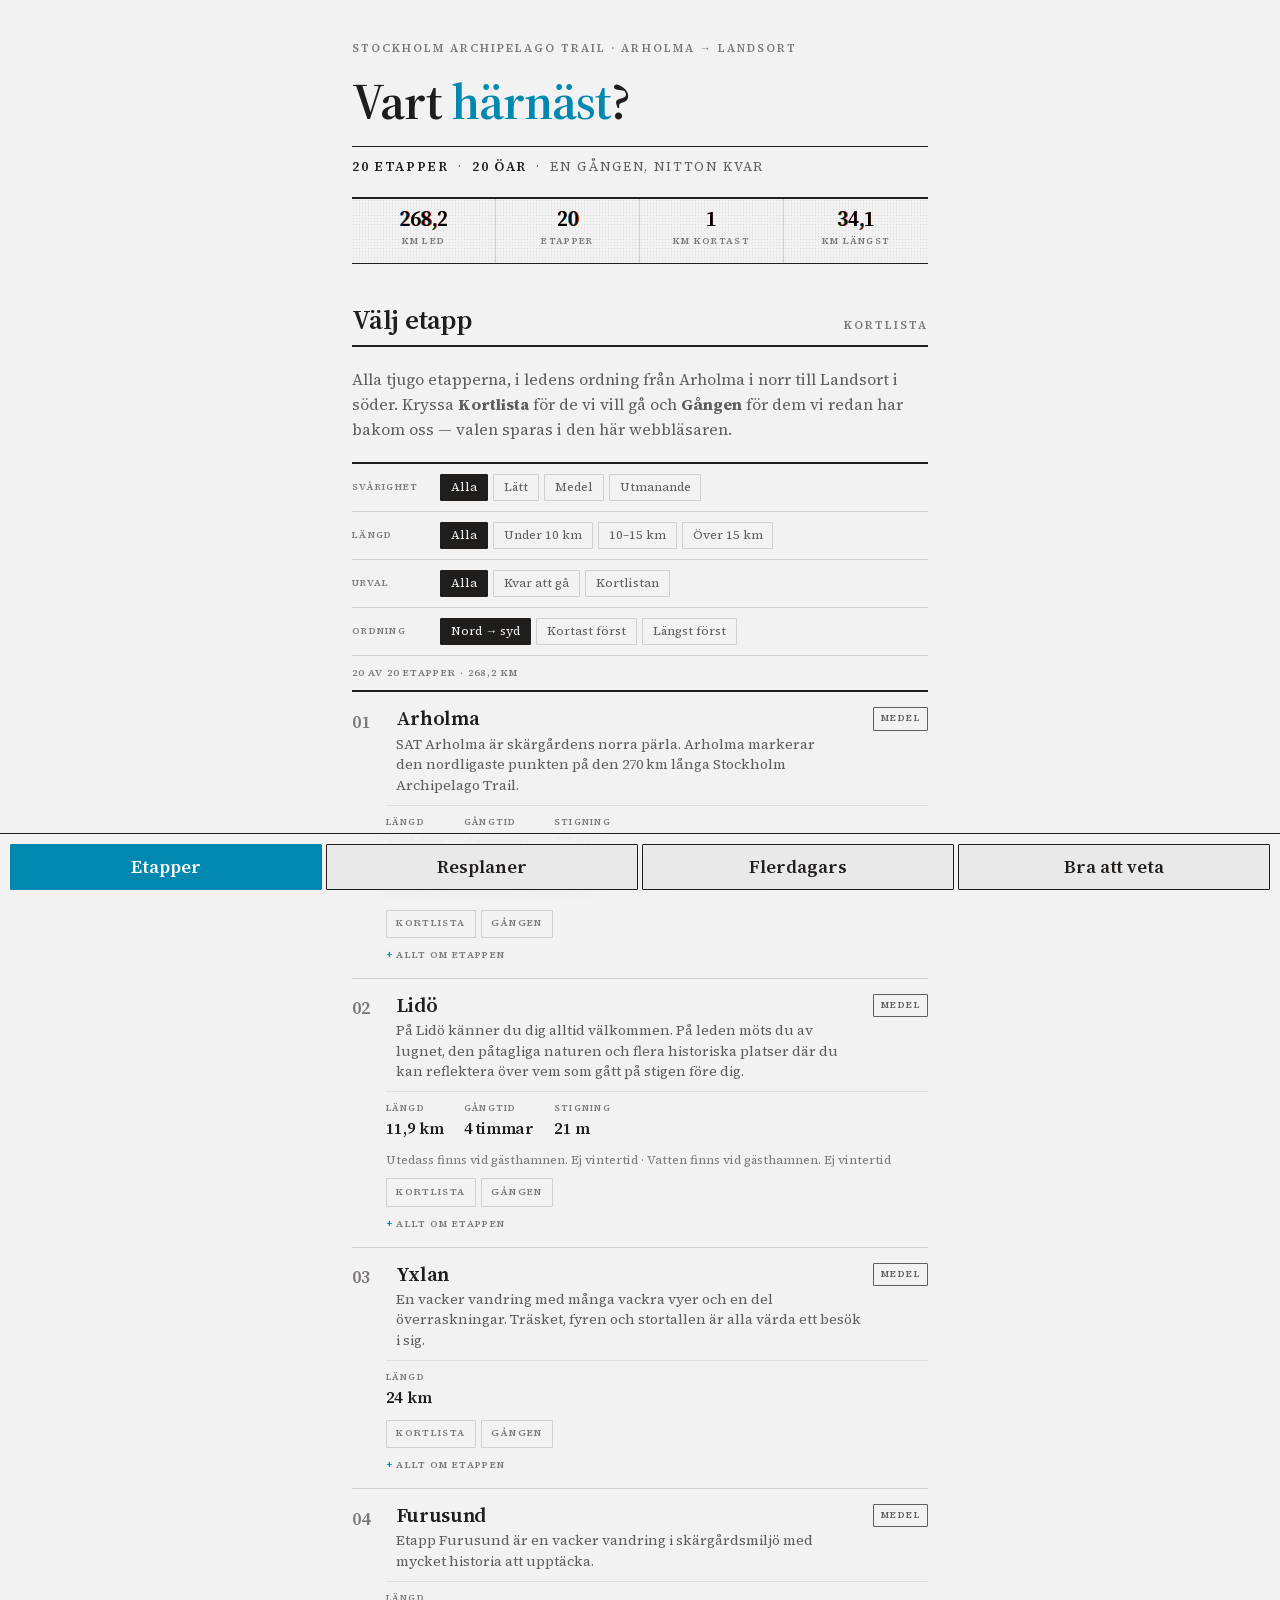
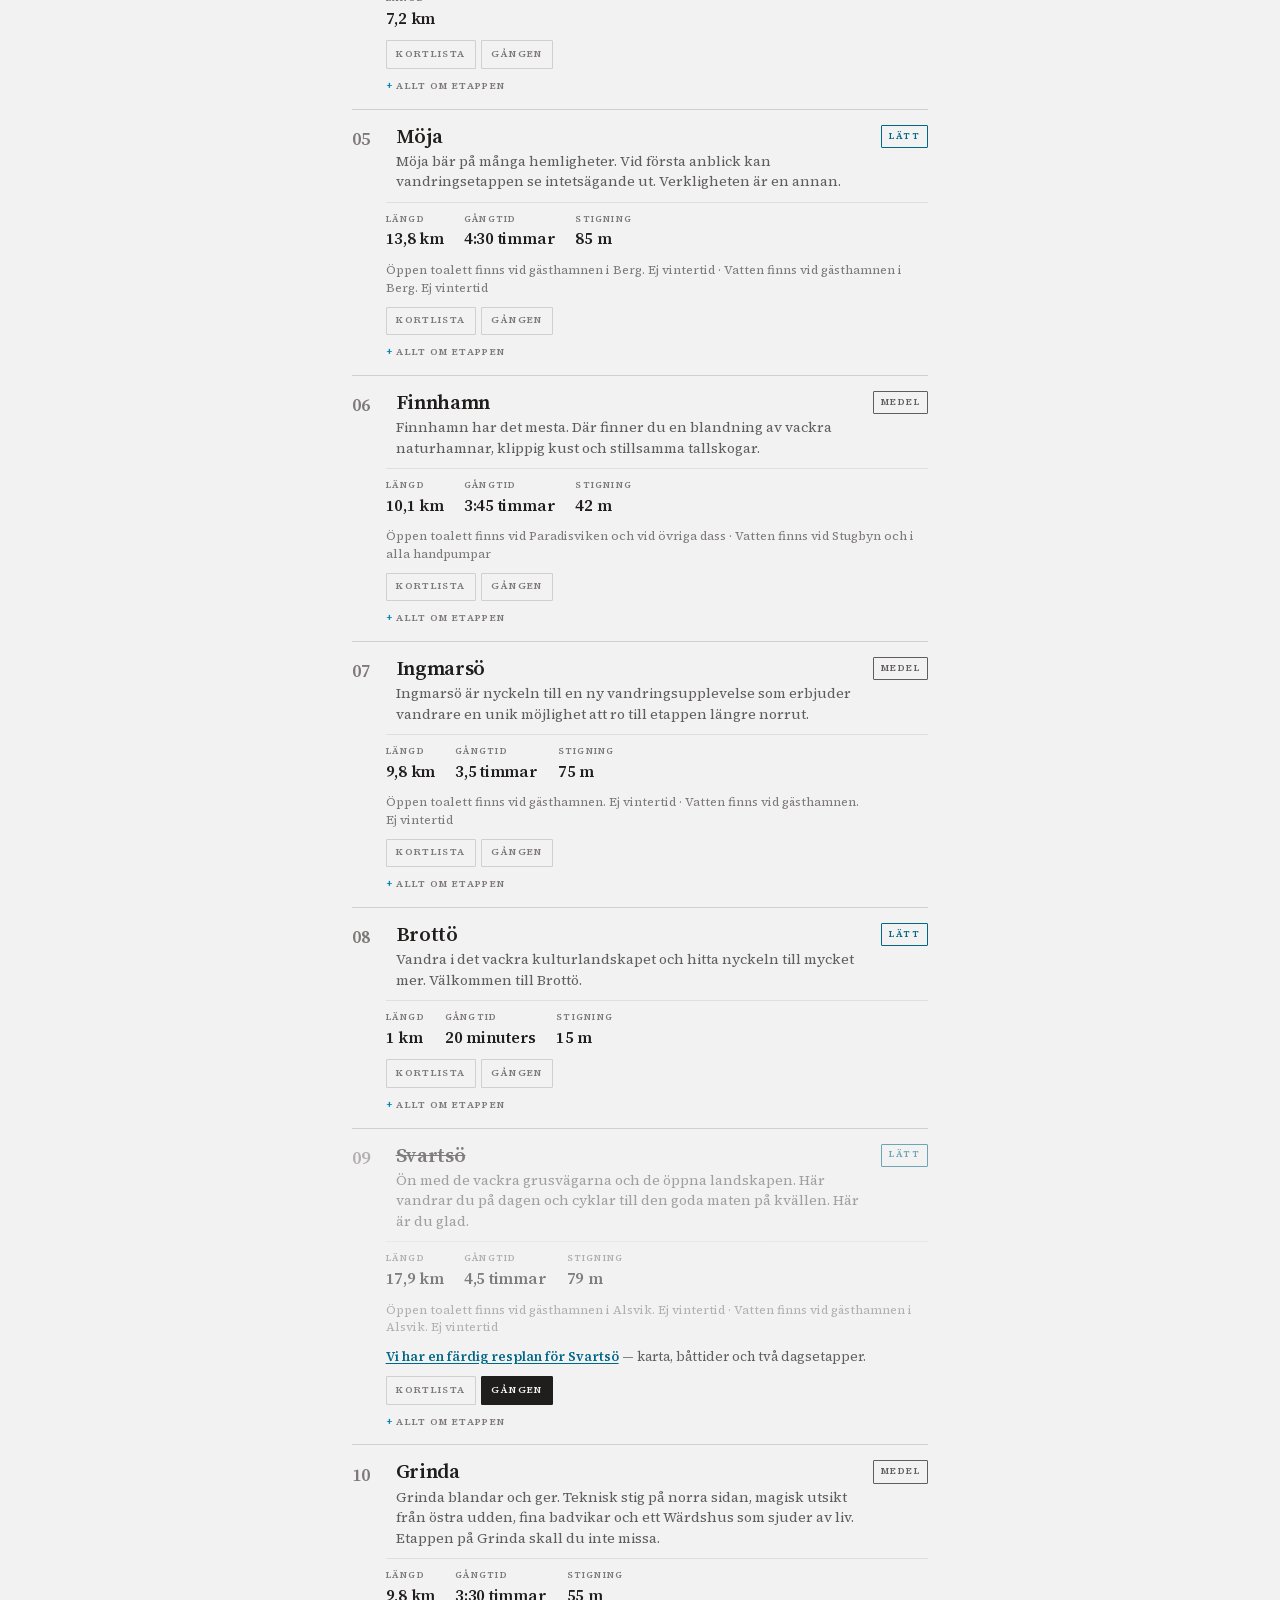
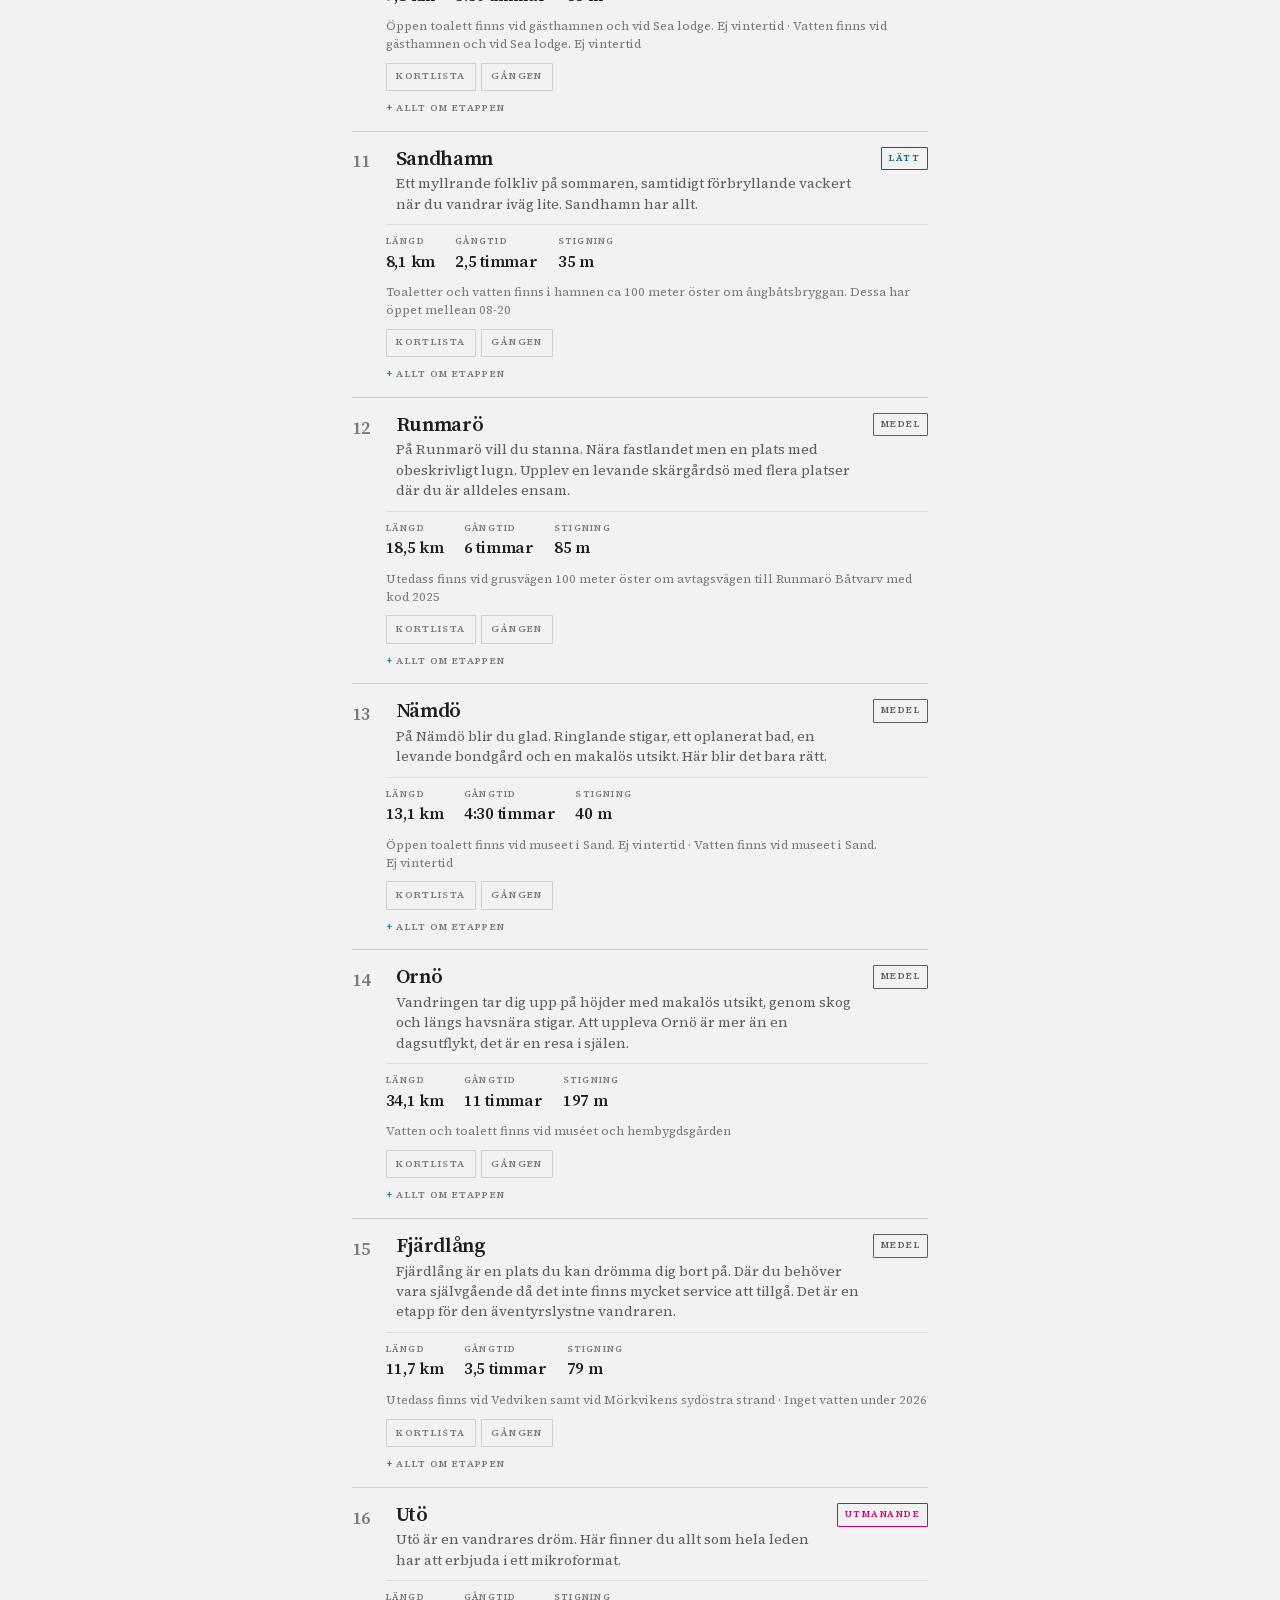
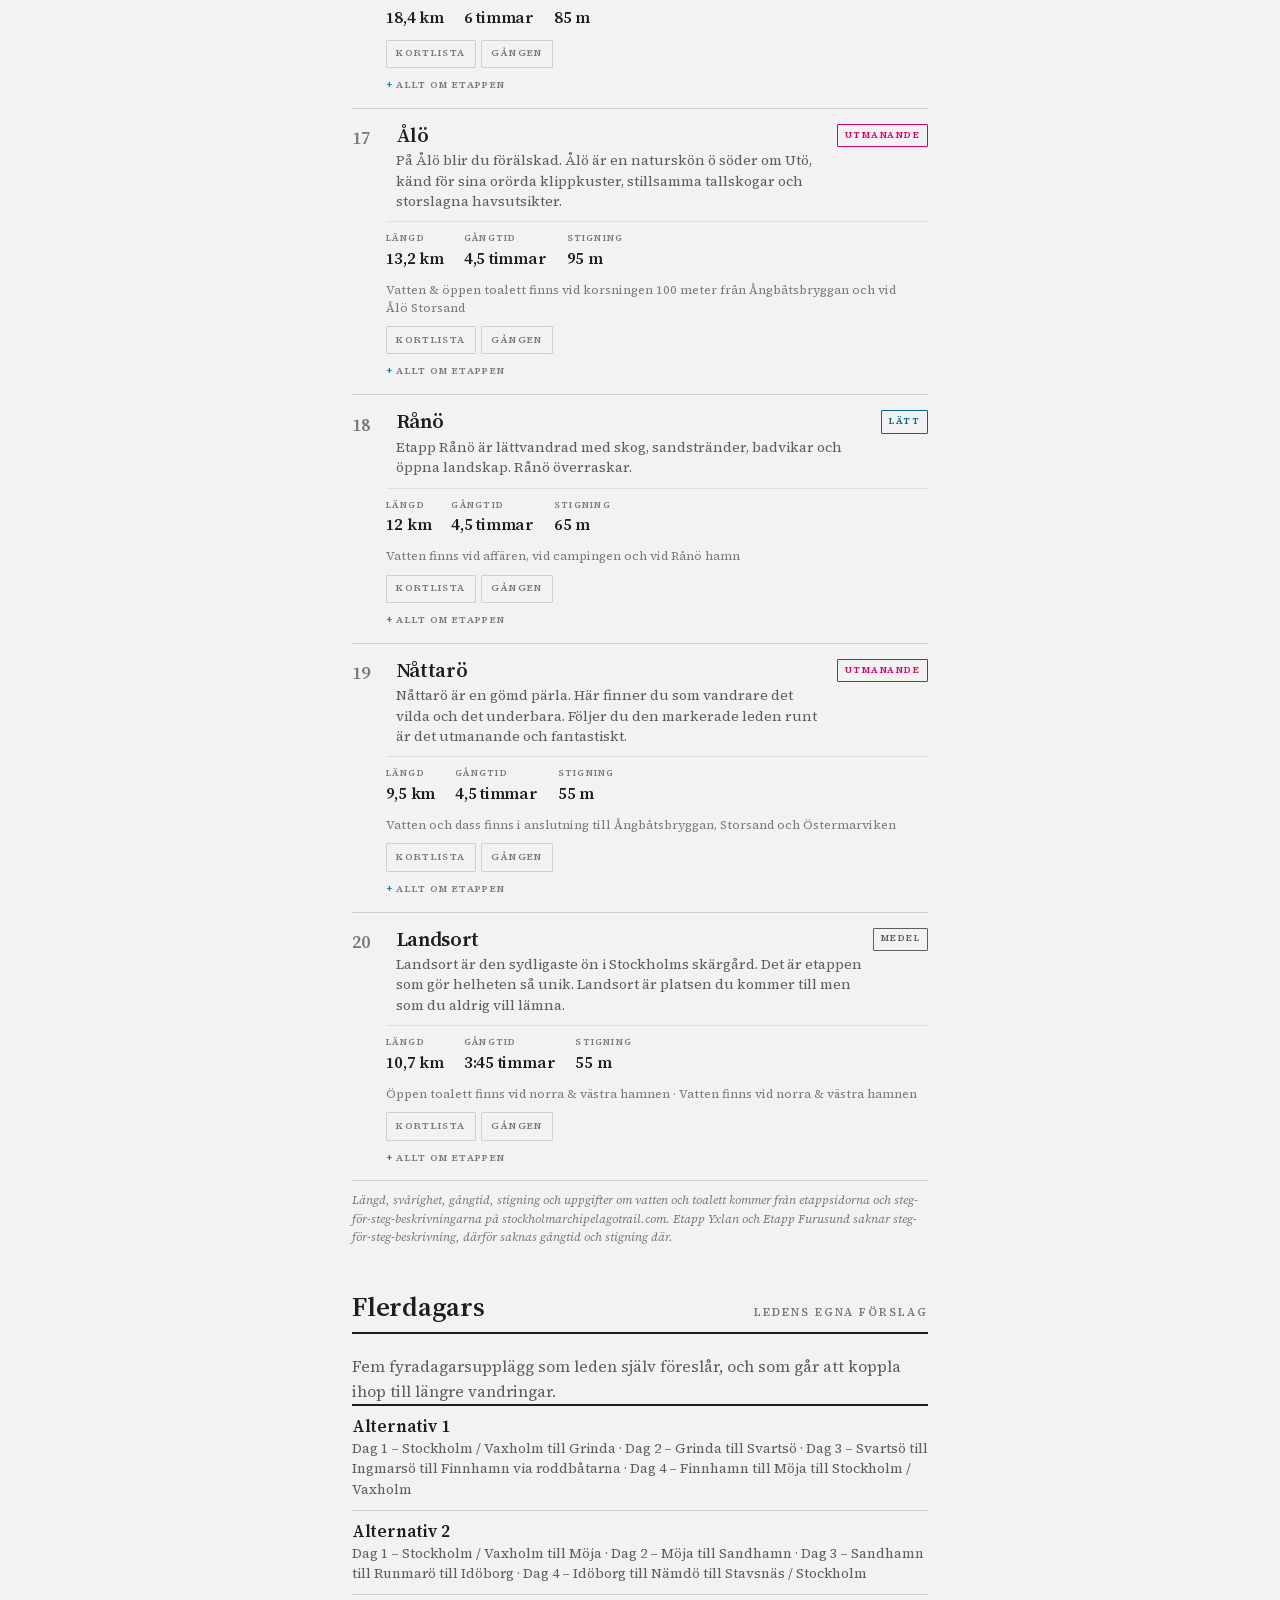
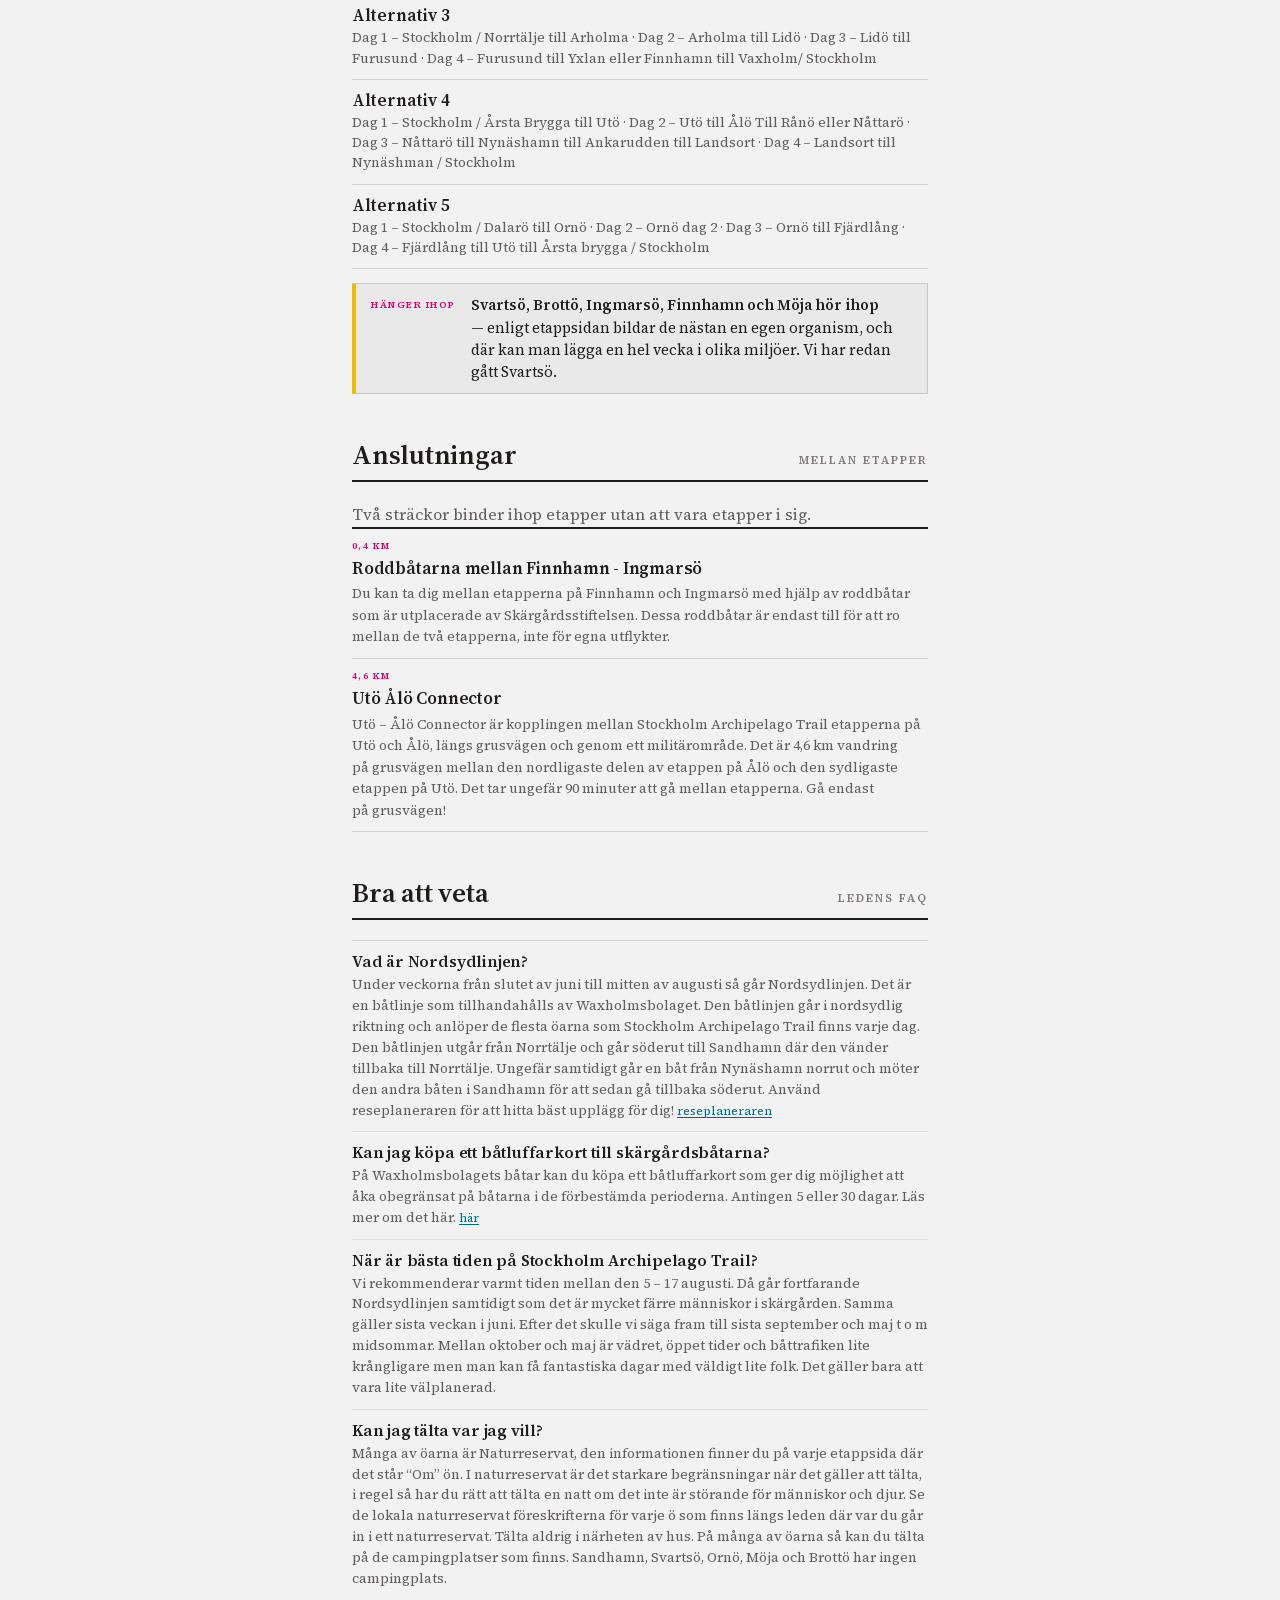
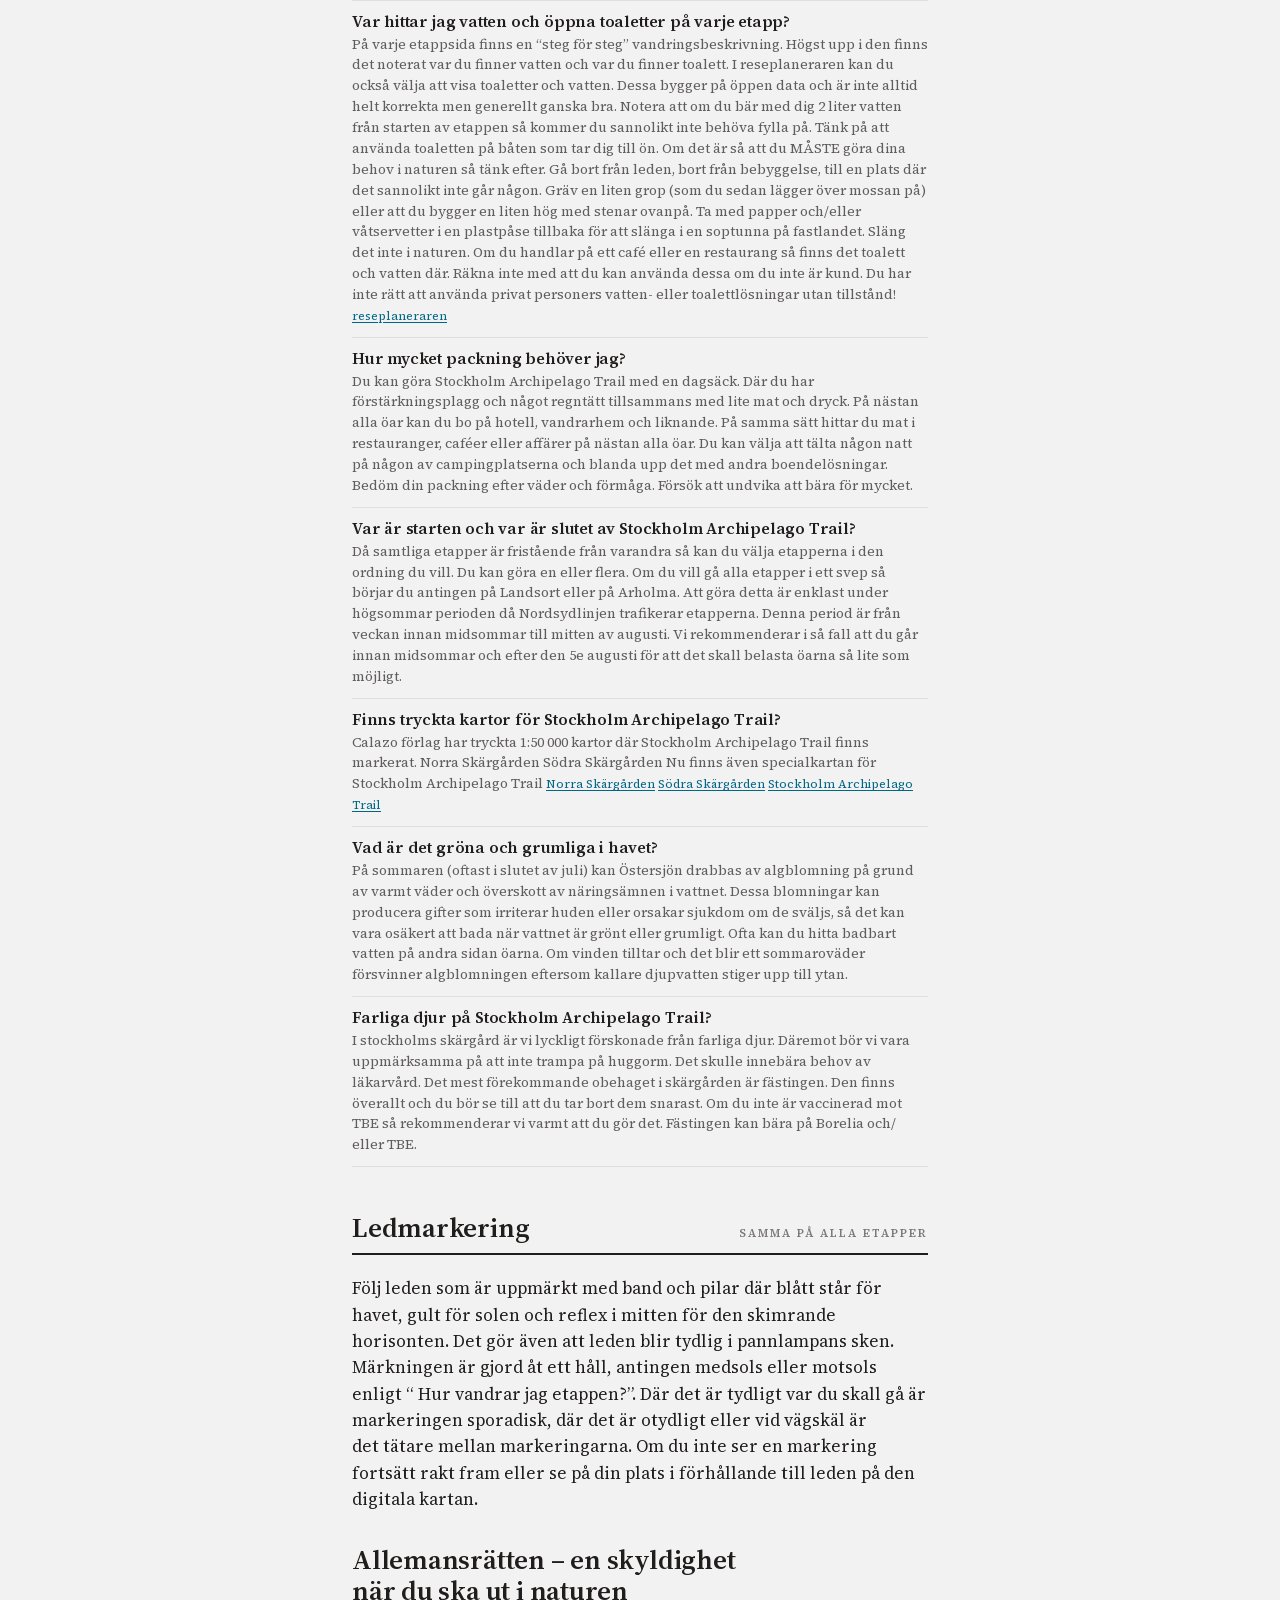
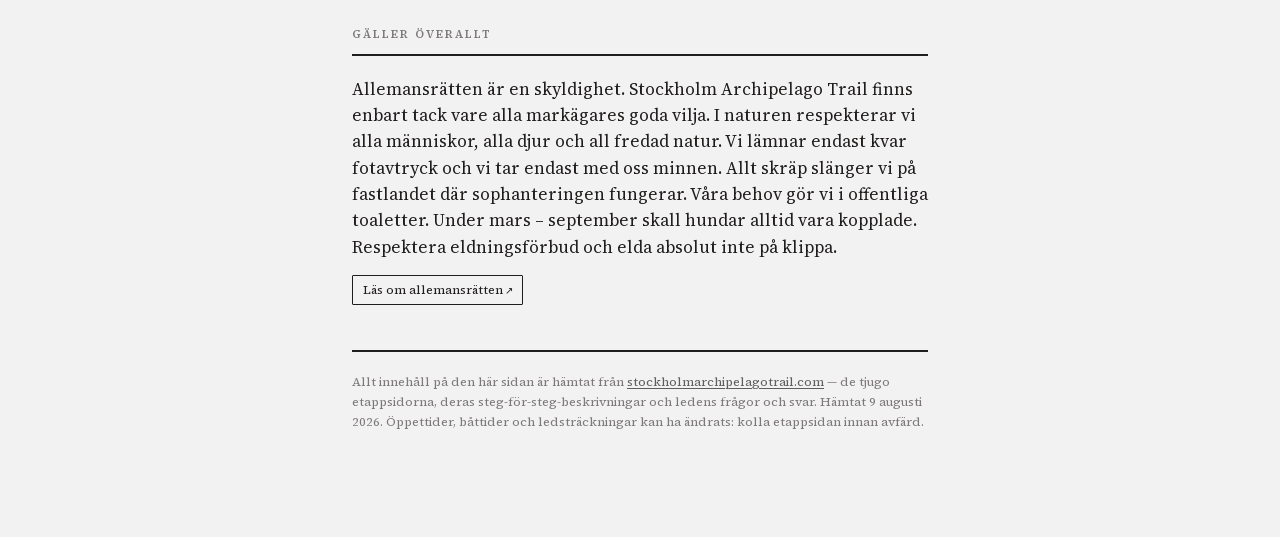
==== commit f4aecff4: "Lägg resplanen bakom en lista och räta ut foten Svartsö-guiden nås nu bara via Resplaner, listan och" ====
--- a/index.html
+++ b/index.html
@@ -13,7 +13,7 @@
 
 <header class="hero wrap">
   <span class="eyebrow">Stockholm Archipelago Trail · Arholma → Landsort</span>
-  <h1>Vart går vi <em>härnäst</em>?</h1>
+  <h1>Vart <em>härnäst</em>?</h1>
   <p class="dates"><b>20 ETAPPER</b> &nbsp;·&nbsp; <b>20 ÖAR</b> &nbsp;·&nbsp; en gången, nitton kvar</p>
   <div class="stats halftone">
     <div class="stat"><span class="v cmyk-num"><span class="paper">268,2</span><span class="plate plate-c" aria-hidden="true">268,2</span><span class="plate plate-m" aria-hidden="true">268,2</span><span class="plate plate-y" aria-hidden="true">268,2</span></span><span class="k">km led</span></div>
--- a/style.css
+++ b/style.css
@@ -228,15 +228,17 @@
   border-top:1px solid var(--ink);
   padding-bottom:env(safe-area-inset-bottom);
 }
+/* Lika breda kolumner oavsett hur många knappar sidan har — foten är
+   fast, så en andra rad äter skärm. */
 .navbar ul{
-  display:grid;grid-template-columns:repeat(5,1fr);
+  display:grid;grid-auto-flow:column;grid-auto-columns:minmax(0,1fr);
   gap:4px;list-style:none;padding:var(--space-2);
 }
 .navbar a{
   display:flex;align-items:center;justify-content:center;
   min-height:46px;white-space:nowrap;text-decoration:none;
   font-family:var(--font-heading);font-weight:600;
-  font-size:clamp(.85rem,3.9vw,1.15rem);letter-spacing:-.005em;
+  font-size:clamp(.78rem,3.9vw,1.15rem);letter-spacing:-.005em;
   color:var(--ink);background:var(--surface);
   border:1px solid var(--ink);border-radius:var(--radius-sm);
   padding:.35rem .2rem;
@@ -264,7 +266,7 @@
 section{padding:var(--space-8) 0 var(--space-1);scroll-margin-top:var(--space-4)}
 main > section:first-child{padding-top:var(--space-6)}
 .head{
-  display:flex;align-items:baseline;justify-content:space-between;gap:var(--space-4);
+  display:flex;flex-wrap:wrap;align-items:baseline;justify-content:space-between;gap:var(--space-4);
   margin-bottom:var(--space-4);padding-bottom:var(--space-2);border-bottom:2px solid var(--ink);
 }
 .head .eyebrow{flex:none}
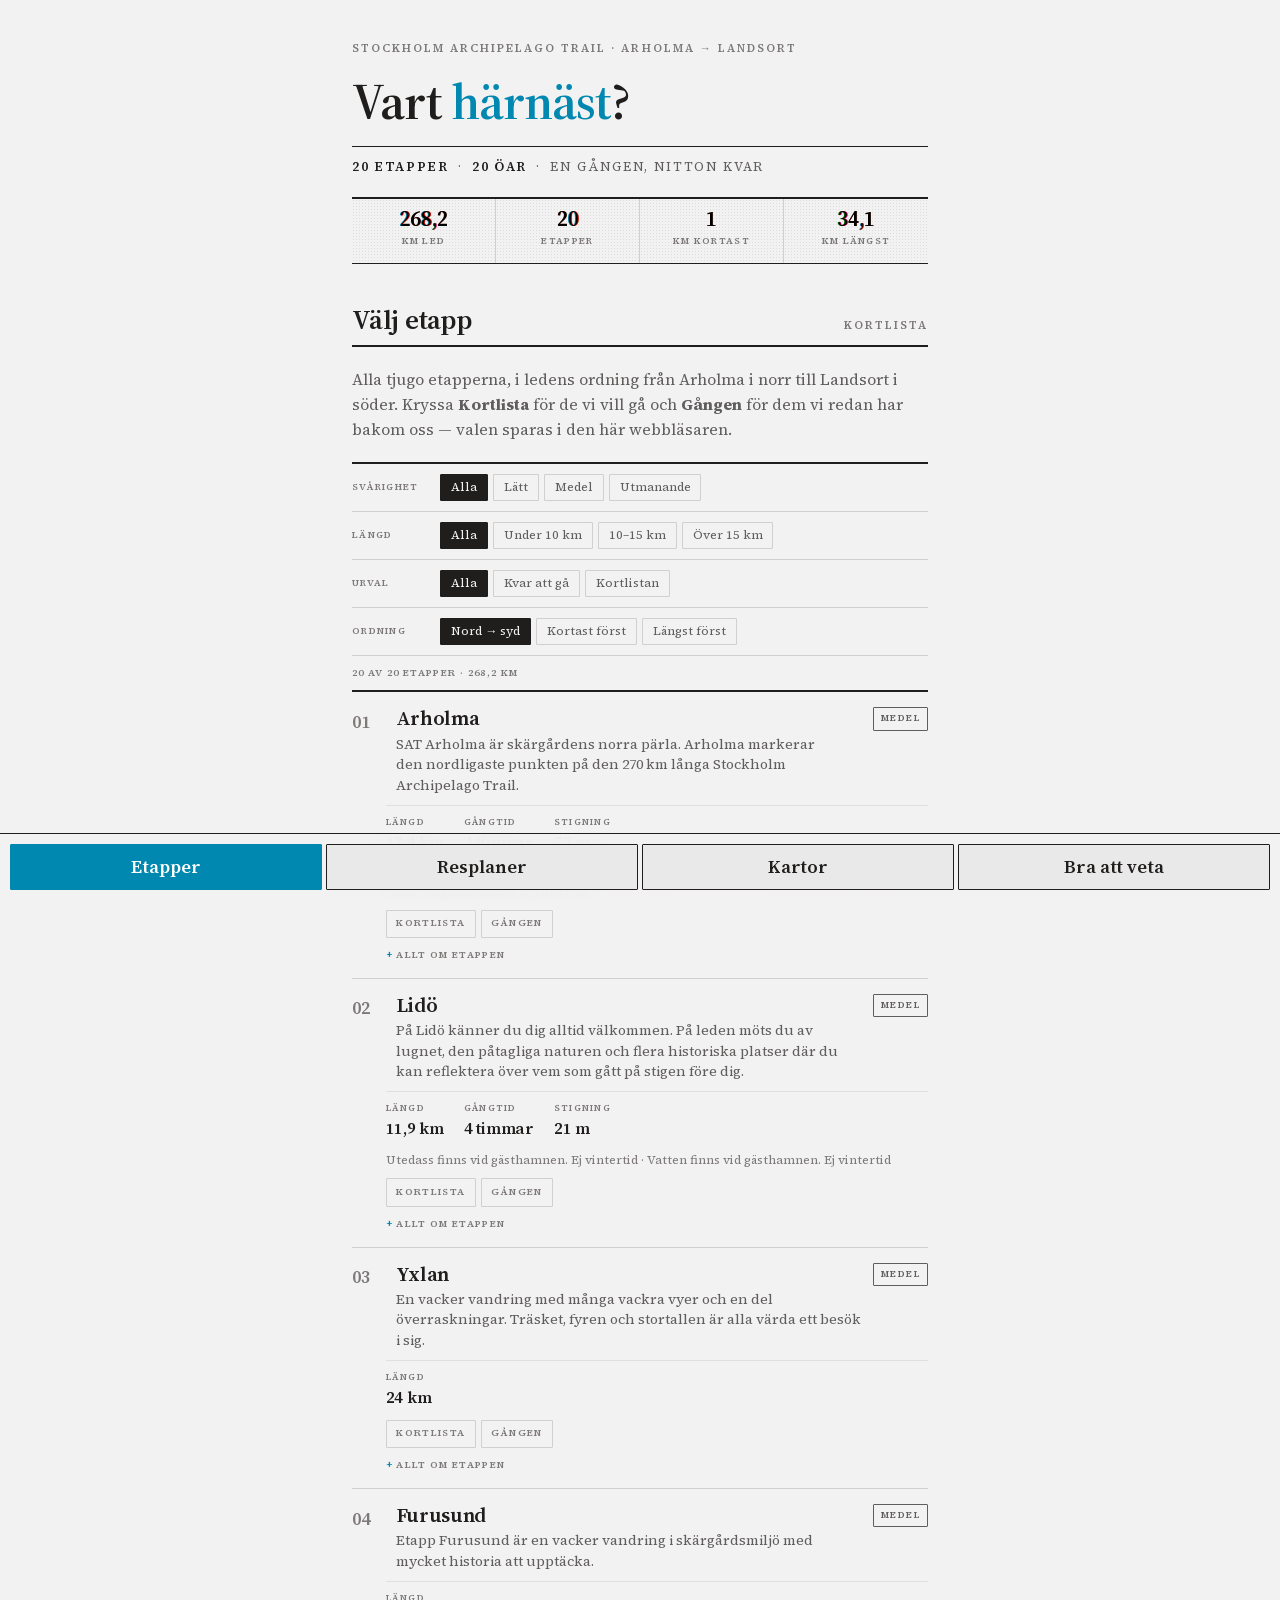
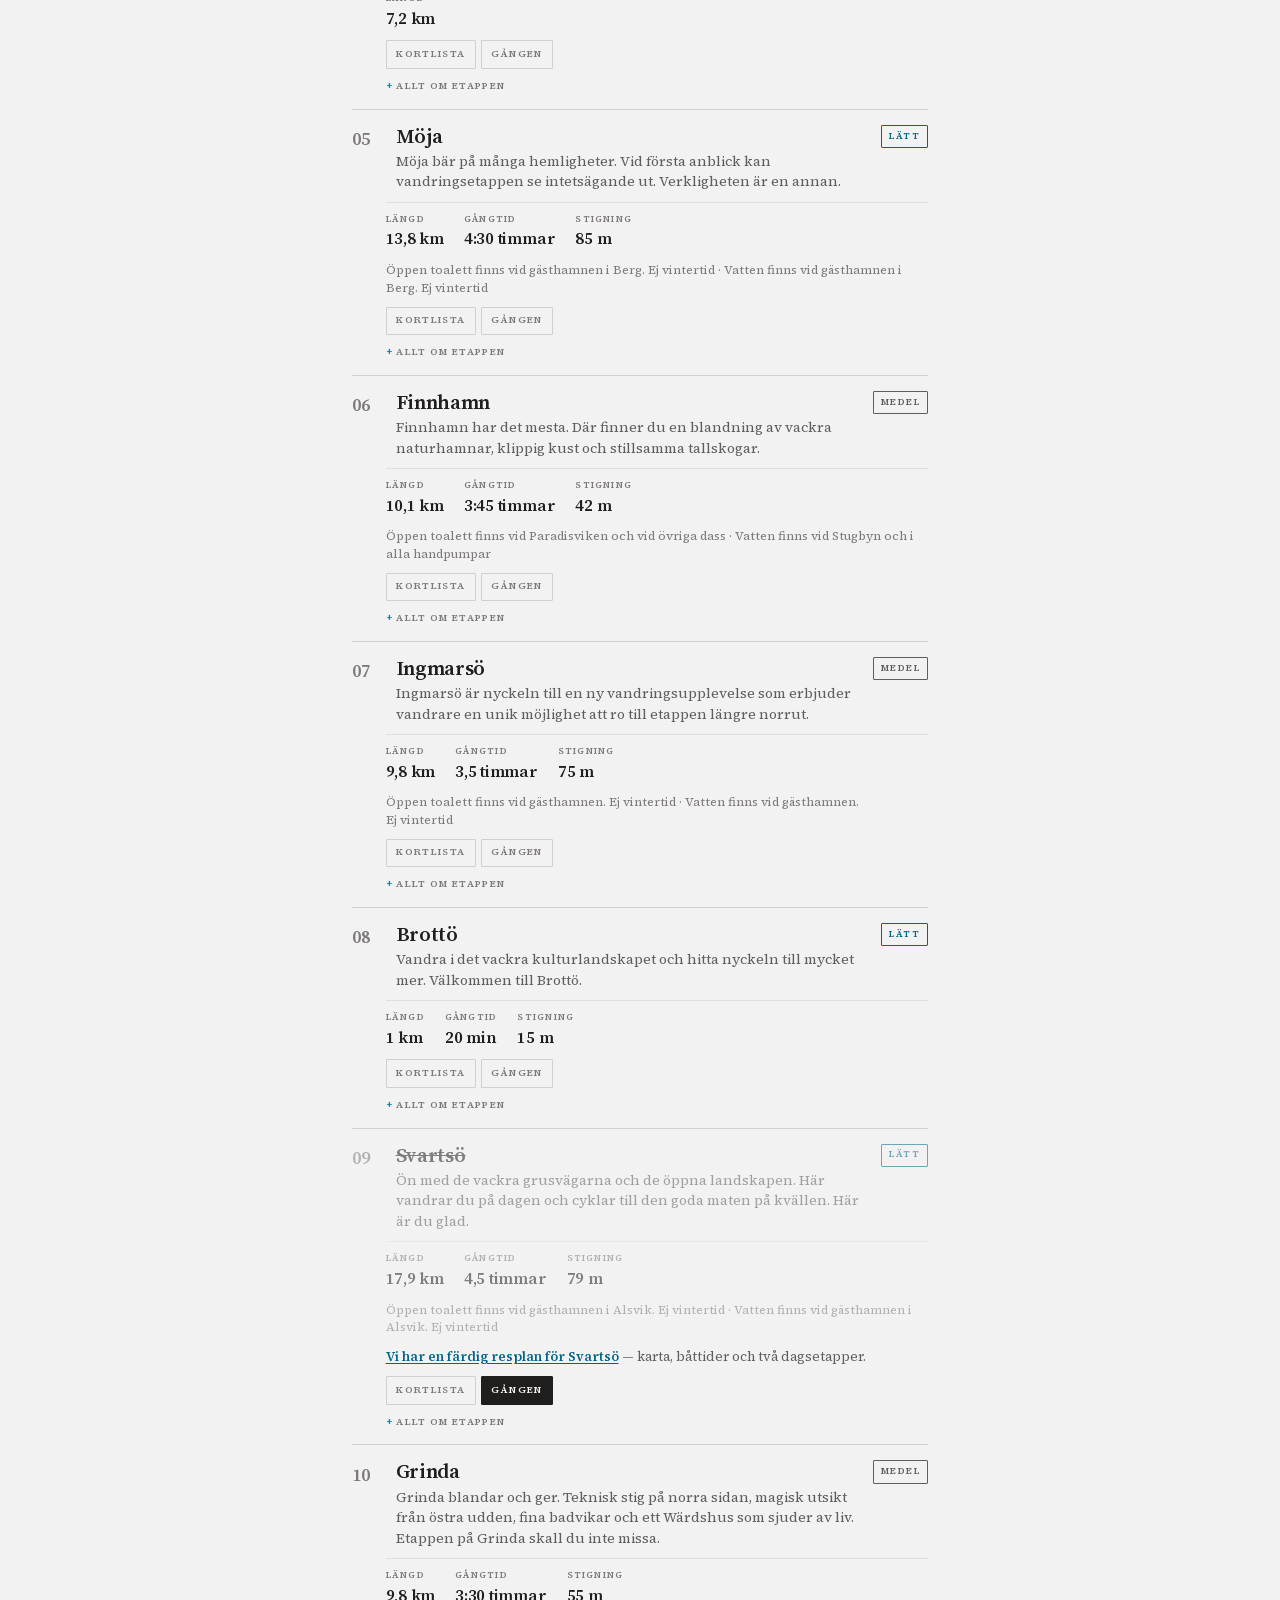
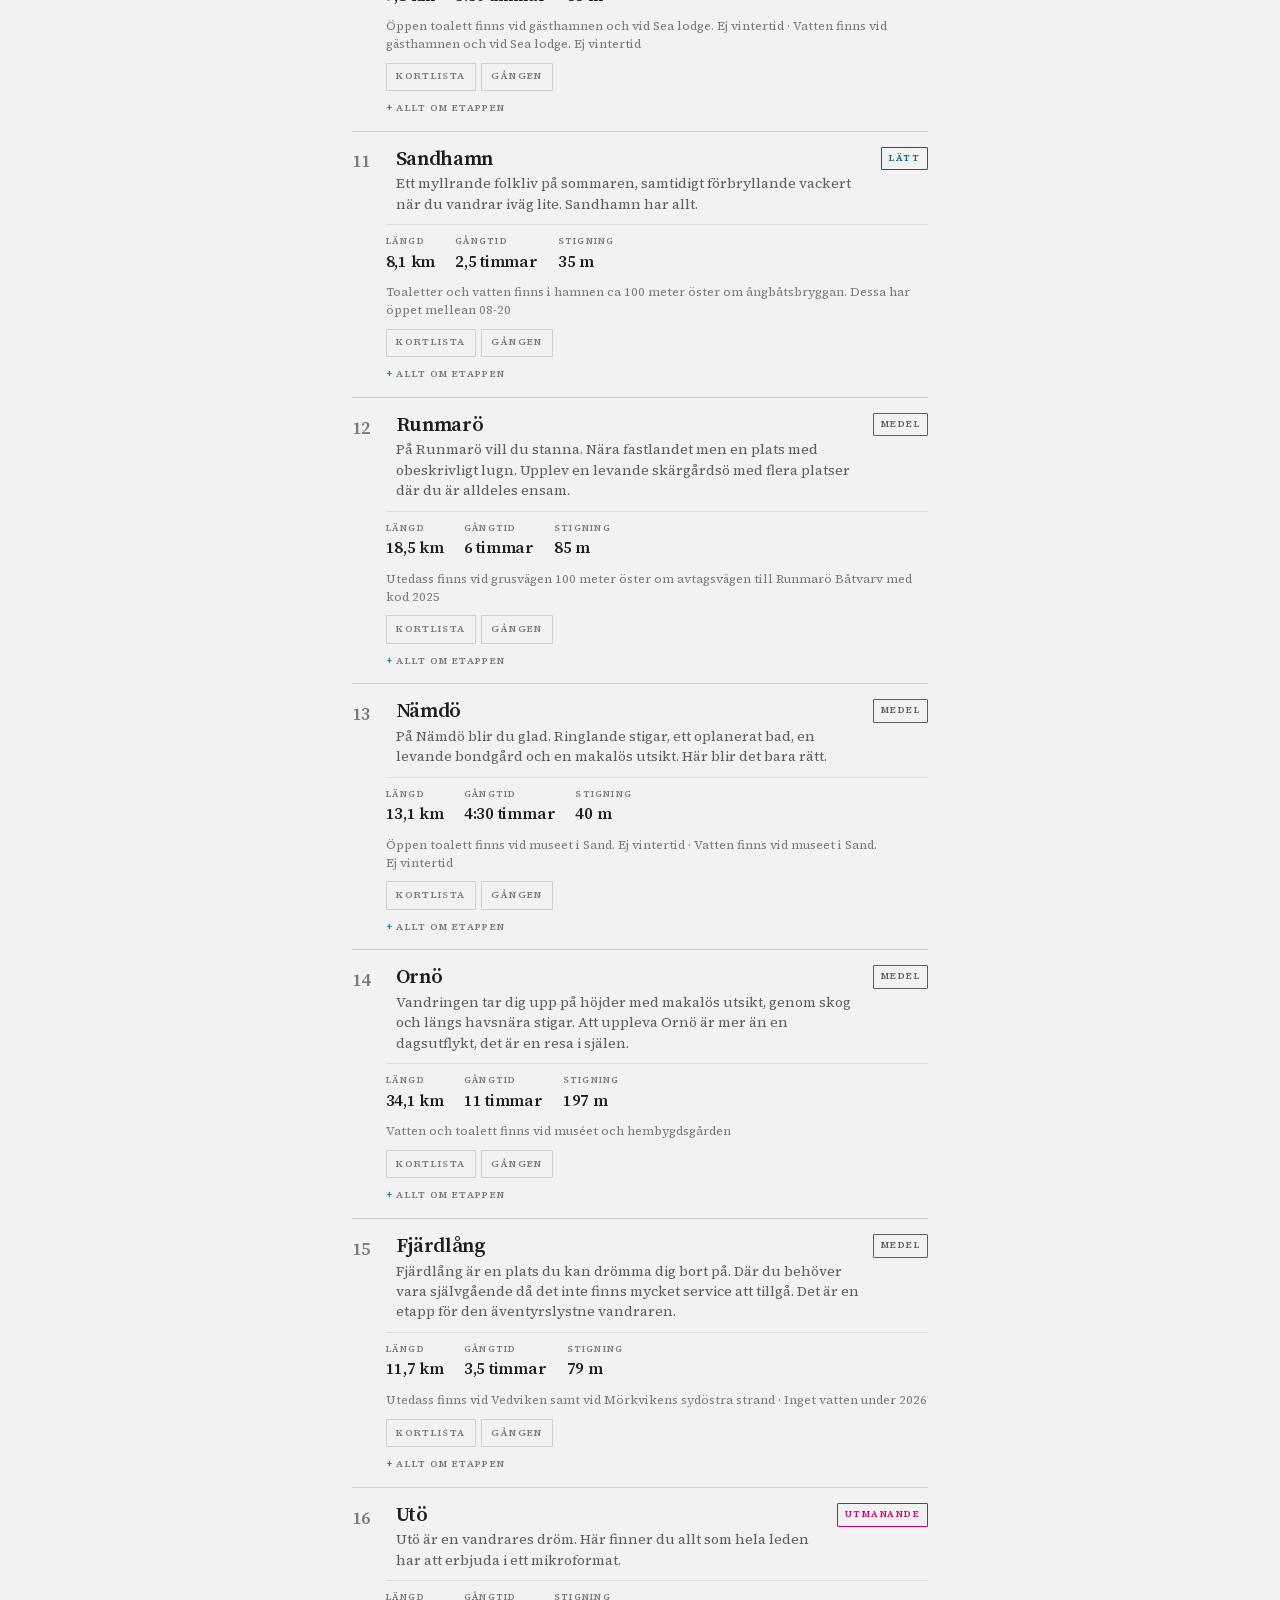
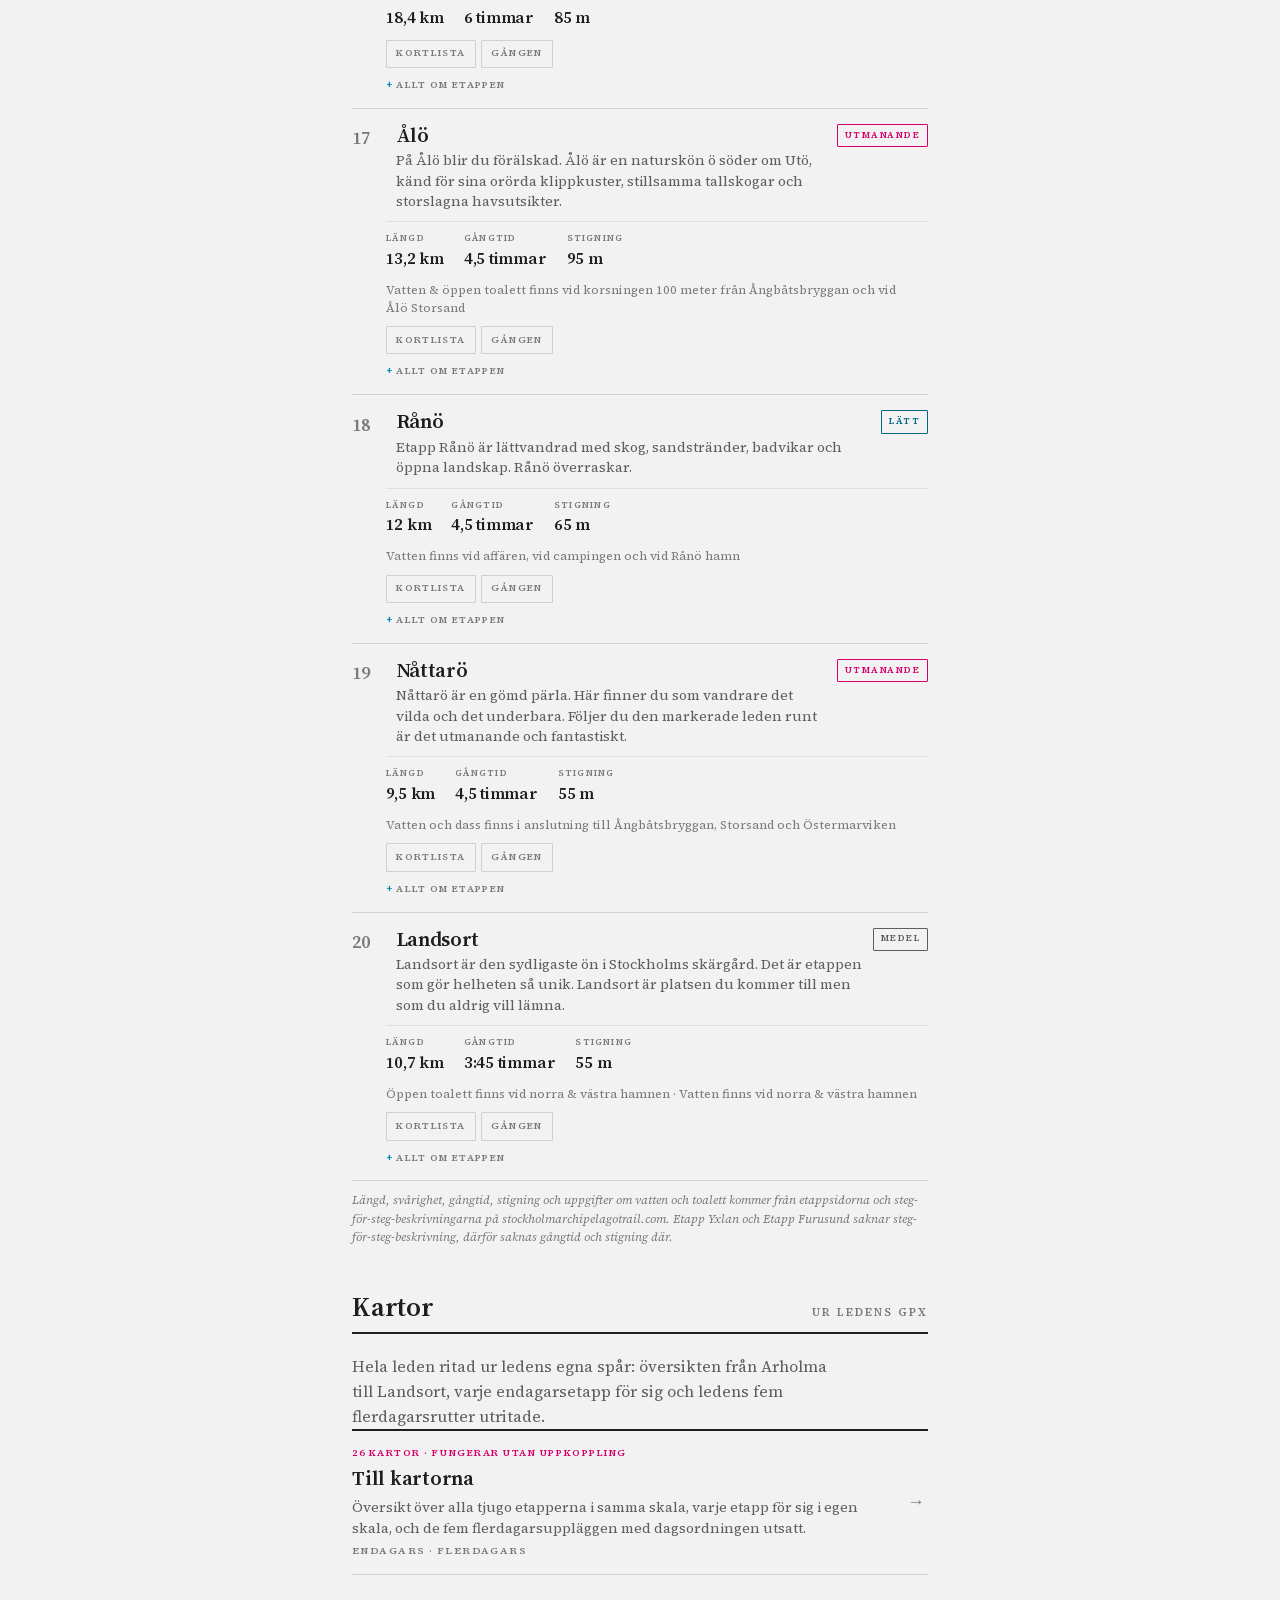
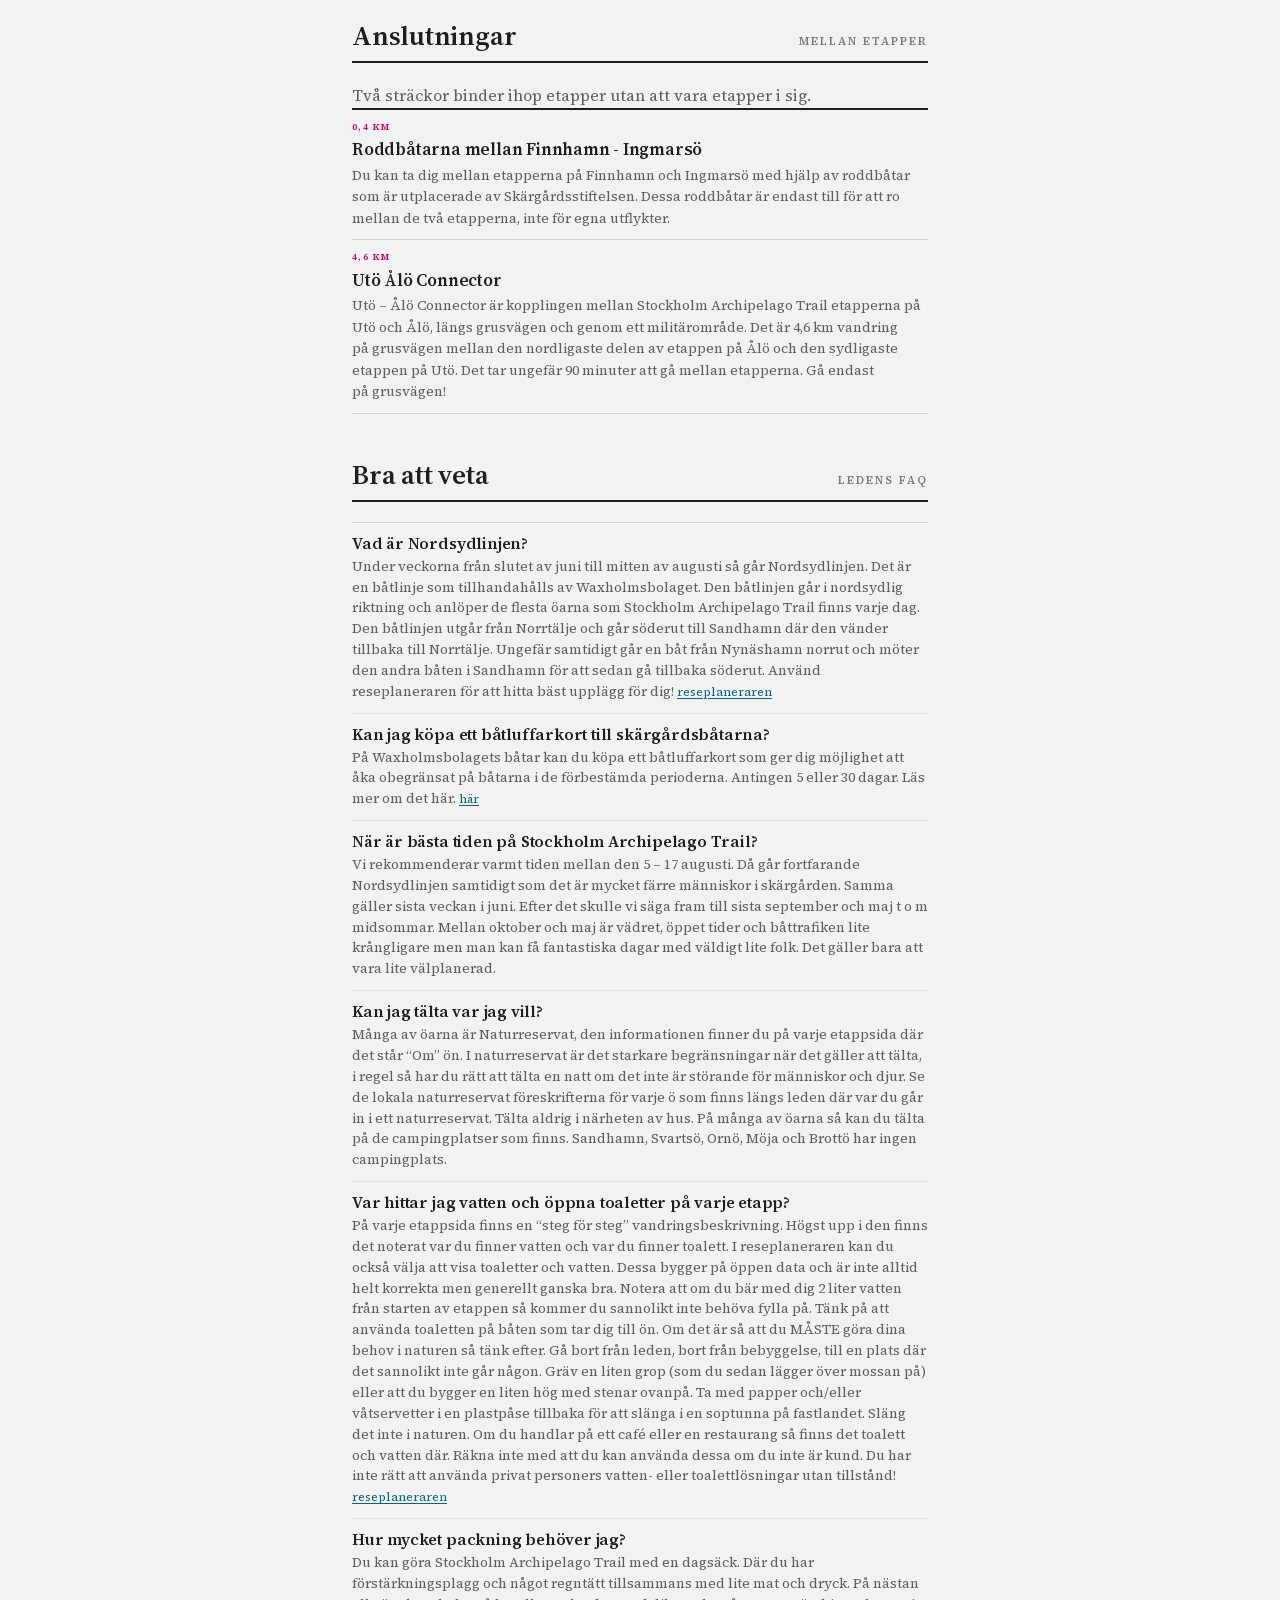
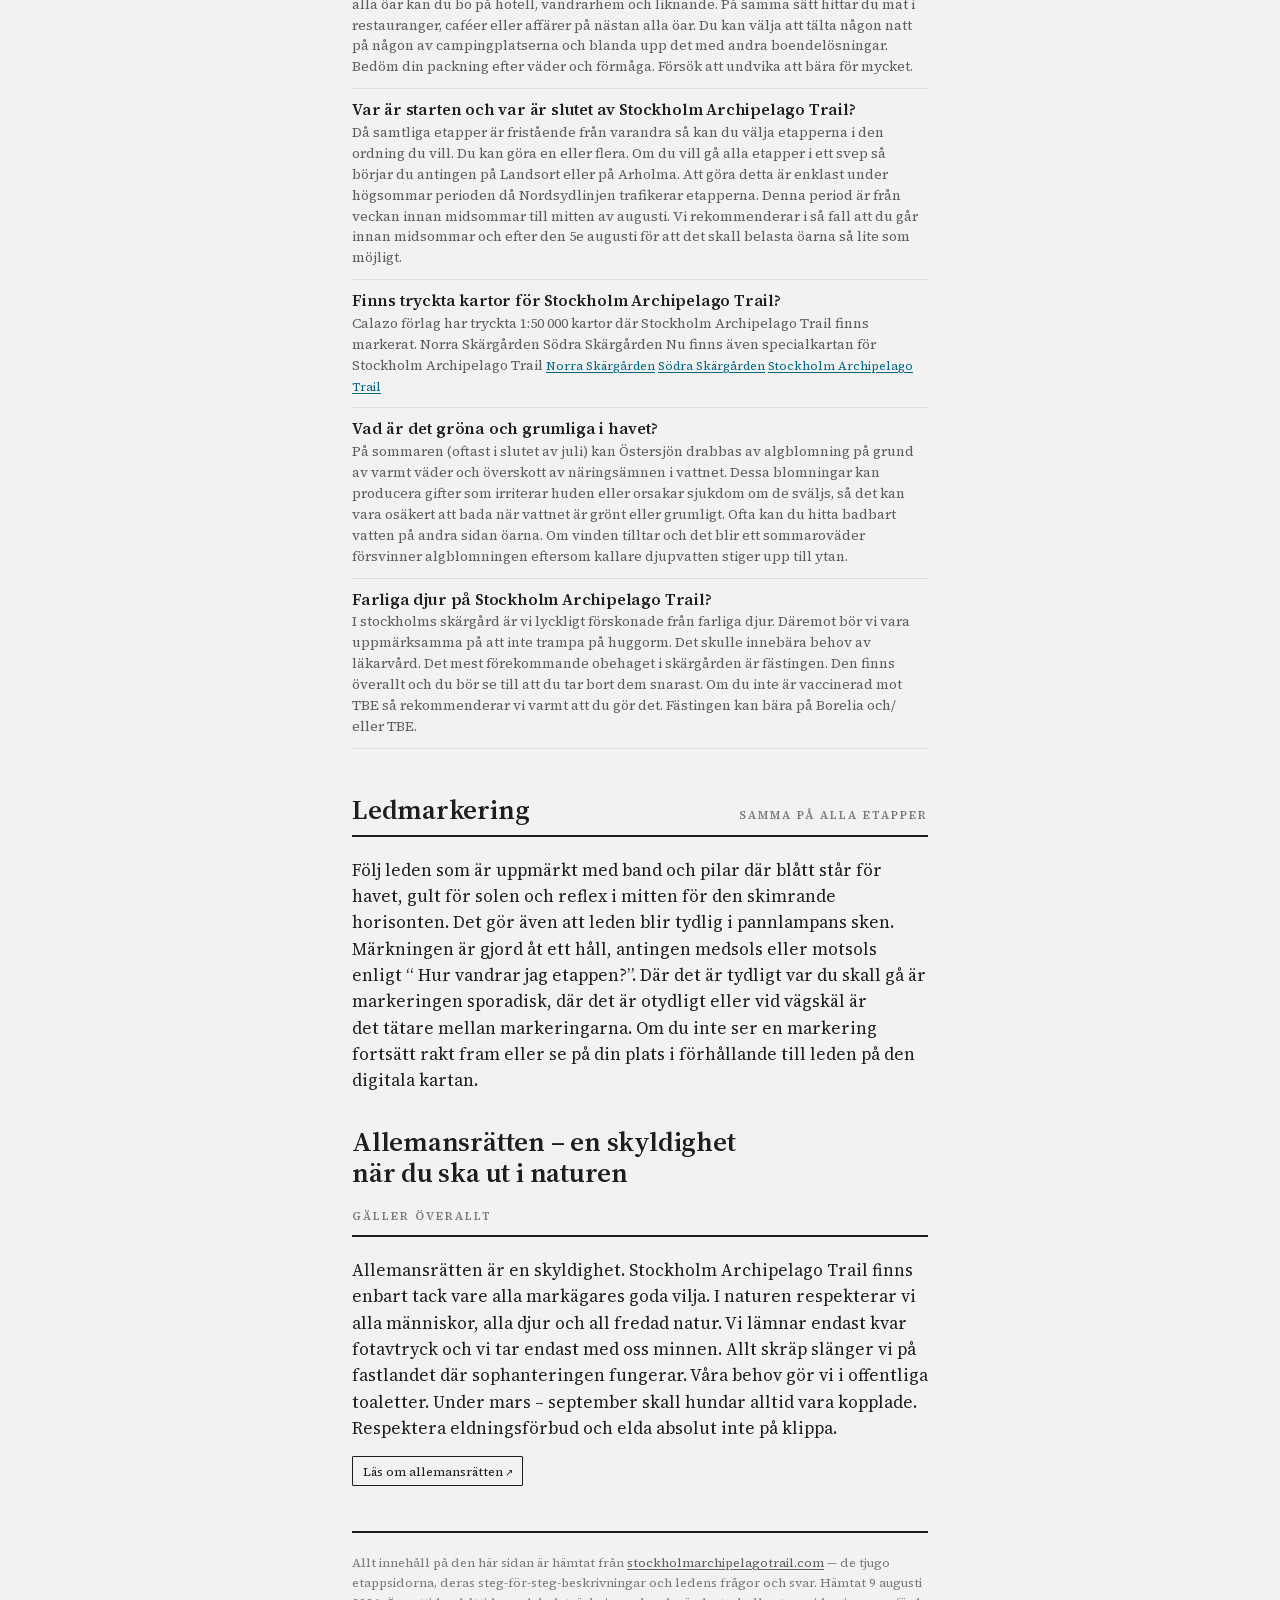
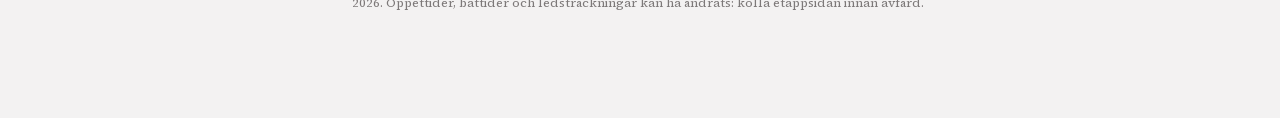
==== commit 5420f57a: "Rita hela leden ur GPX på en ny kartsida Ny flik Kartor på startsidan. Sidan bär 29 kartor, alla rit" ====
--- a/index.html
+++ b/index.html
@@ -27,7 +27,7 @@
   <ul>
     <li><a href="index.html" aria-current="page">Etapper</a></li>
     <li><a href="resplaner.html">Resplaner</a></li>
-    <li><a href="#flerdagars">Flerdagars</a></li>
+    <li><a href="kartor.html">Kartor</a></li>
     <li><a href="#veta">Bra att veta</a></li>
   </ul>
 </nav>
@@ -571,7 +571,7 @@
         </div>
         <span class="badge badge--latt">Lätt</span>
       </div>
-      <ul class="et__facts"><li><span class="f-k">Längd</span><span class="f-v">1 km</span></li><li><span class="f-k">Gångtid</span><span class="f-v">20 minuters</span></li><li><span class="f-k">Stigning</span><span class="f-v">15 m</span></li></ul>
+      <ul class="et__facts"><li><span class="f-k">Längd</span><span class="f-v">1 km</span></li><li><span class="f-k">Gångtid</span><span class="f-v">20 min</span></li><li><span class="f-k">Stigning</span><span class="f-v">15 m</span></li></ul>
       <div class="et__acts">
         <button type="button" class="pick js-pick" data-k="brotto" aria-pressed="false">Kortlista</button>
         <button type="button" class="pick js-done" data-k="brotto" aria-pressed="false">Gången</button>
@@ -1461,38 +1461,20 @@
   <p class="caption">Längd, svårighet, gångtid, stigning och uppgifter om vatten och toalett kommer från etappsidorna och steg-för-steg-beskrivningarna på stockholmarchipelagotrail.com. Etapp Yxlan och Etapp Furusund saknar steg-för-steg-beskrivning, därför saknas gångtid och stigning där.</p>
 </section>
 
-<section class="wrap" id="flerdagars">
+<section class="wrap" id="kartor">
   <div class="head">
-    <h2>Flerdagars</h2>
-    <span class="eyebrow">Ledens egna förslag</span>
+    <h2>Kartor</h2>
+    <span class="eyebrow">Ur ledens GPX</span>
   </div>
-  <p class="lede">Fem fyradagarsupplägg som leden själv föreslår, och som går att koppla ihop till längre vandringar.</p>
-  <ul class="rules">
-    <li>
-      <span class="k">Alternativ 1</span>
-      <span class="v">Dag 1 – Stockholm / Vaxholm till Grinda · Dag 2 – Grinda till Svartsö · Dag 3 – Svartsö till Ingmarsö till Finnhamn via roddbåtarna · Dag 4 – Finnhamn till Möja till Stockholm / Vaxholm</span>
-    </li>
-    <li>
-      <span class="k">Alternativ 2</span>
-      <span class="v">Dag 1 – Stockholm / Vaxholm till Möja · Dag 2 – Möja till Sandhamn · Dag 3 – Sandhamn till Runmarö till Idöborg · Dag 4 – Idöborg till Nämdö till Stavsnäs / Stockholm</span>
-    </li>
-    <li>
-      <span class="k">Alternativ 3</span>
-      <span class="v">Dag 1 – Stockholm / Norrtälje till Arholma · Dag 2 – Arholma till Lidö · Dag 3 – Lidö till Furusund · Dag 4 – Furusund till Yxlan eller Finnhamn till Vaxholm/ Stockholm</span>
-    </li>
-    <li>
-      <span class="k">Alternativ 4</span>
-      <span class="v">Dag 1 – Stockholm / Årsta Brygga till Utö · Dag 2 – Utö till Ålö Till Rånö eller Nåttarö · Dag 3 – Nåttarö till Nynäshamn till Ankarudden till Landsort · Dag 4 – Landsort till Nynäshman / Stockholm</span>
-    </li>
-    <li>
-      <span class="k">Alternativ 5</span>
-      <span class="v">Dag 1 – Stockholm / Dalarö till Ornö · Dag 2 – Ornö dag 2 · Dag 3 – Ornö till Fjärdlång · Dag 4 – Fjärdlång till Utö till Årsta brygga / Stockholm</span>
-    </li>
-  </ul>
-  <div class="alert" style="margin-top:.9rem">
-    <span class="tag">Hänger ihop</span>
-    <p><strong>Svartsö, Brottö, Ingmarsö, Finnhamn och Möja hör ihop</strong> — enligt etappsidan bildar de nästan en egen organism, och där kan man lägga en hel vecka i olika miljöer. Vi har redan gått Svartsö.</p>
-  </div>
+  <p class="lede">Hela leden ritad ur ledens egna spår: översikten från Arholma till Landsort, varje endagarsetapp för sig och ledens fem flerdagarsrutter utritade.</p>
+  <nav class="dayindex">
+    <a href="kartor.html">
+      <span class="d-when">26 kartor · fungerar utan uppkoppling</span>
+      <span class="d-title">Till kartorna</span>
+      <span class="d-desc">Översikt över alla tjugo etapperna i samma skala, varje etapp för sig i egen skala, och de fem flerdagarsuppläggen med dagsordningen utsatt.</span>
+      <span class="d-meta">Endagars · Flerdagars</span>
+    </a>
+  </nav>
 </section>
 
 <section class="wrap" id="anslutningar">
--- a/style.css
+++ b/style.css
@@ -602,3 +602,77 @@
   display:block;font-weight:600;font-family:var(--font-heading);font-size:1.06rem;
   letter-spacing:-.012em;
 }
+
+/* ---------- ledkartorna ---------- */
+/* Spåren är ledens egna GPX. Plåtfärgerna bär svårighetsgraden:
+   cyan lätt, svärta medel, magenta utmanande. */
+.t{fill:none;stroke-linecap:round;stroke-linejoin:round;vector-effect:non-scaling-stroke}
+.t--l{stroke:var(--sea);stroke-width:1.4}
+.t--m{stroke:var(--ink);stroke-width:1.4}
+.t--s{stroke:var(--sun);stroke-width:1.4}
+.t--faint{stroke:var(--ink-faint);stroke-width:.9;opacity:.32}
+.t--on{stroke:var(--sea);stroke-width:2}
+
+.satmap{
+  background:var(--surface);border:1px solid var(--line);border-top:2px solid var(--ink);
+  border-radius:var(--radius-sm);padding:var(--space-2);box-shadow:var(--shadow-sm);
+}
+.satmap svg,.routemap svg,.mini svg{display:block;width:100%;height:auto}
+
+.lab line{stroke:var(--ink-faint);stroke-width:.5;opacity:.6}
+.lab circle{fill:var(--paper);stroke:var(--ink);stroke-width:1}
+.lab text{
+  font-family:var(--font-body);font-size:6.4px;font-weight:600;fill:var(--ink);
+  letter-spacing:.02em;font-variant-numeric:lining-nums tabular-nums;
+}
+.mapscale line{stroke:var(--ink);stroke-width:.8}
+.mapscale text{font-family:var(--font-body);font-size:5.4px;font-weight:600;fill:var(--ink-faint);text-anchor:middle;letter-spacing:.08em}
+.mapnorth line{stroke:var(--ink);stroke-width:.8}
+.mapnorth path{fill:var(--ink)}
+.mapnorth text{font-family:var(--font-body);font-size:6px;font-weight:600;fill:var(--ink);text-anchor:middle}
+
+.maplegend{
+  list-style:none;counter-reset:none;display:grid;grid-template-columns:1fr 1fr;
+  gap:0 var(--space-3);margin-top:var(--space-3);border-top:1px solid var(--line);
+}
+.maplegend li{
+  display:grid;grid-template-columns:1.5rem 1fr auto;gap:var(--space-1);
+  align-items:baseline;padding:.26rem 0;border-bottom:1px solid var(--line-soft);font-size:.78rem;
+}
+.lg-no{font-variant-numeric:lining-nums tabular-nums;color:var(--ink-faint);font-size:.68rem;font-weight:600}
+.lg-name{font-family:var(--font-heading);font-weight:600;letter-spacing:-.01em}
+.lg-km{font-variant-numeric:lining-nums tabular-nums;color:var(--ink-faint);font-size:.7rem}
+
+.minis{display:grid;grid-template-columns:repeat(auto-fill,minmax(9.5rem,1fr));gap:var(--space-3);margin-top:var(--space-3)}
+.mini{background:var(--surface);border:1px solid var(--line);border-top:2px solid var(--ink);border-radius:var(--radius-sm);padding:var(--space-2);box-shadow:var(--shadow-sm)}
+.mini figcaption{display:grid;grid-template-columns:1.5rem 1fr;gap:0 var(--space-1);padding-top:var(--space-1);border-top:1px solid var(--line-soft);margin-top:var(--space-1)}
+.mi-no{grid-row:1 / span 2;font-variant-numeric:lining-nums tabular-nums;color:var(--ink-faint);font-size:.68rem;font-weight:600;padding-top:.18rem}
+.mi-name{font-family:var(--font-heading);font-weight:600;font-size:1rem;letter-spacing:-.012em;line-height:1.2}
+.mi-meta{font-size:.62rem;letter-spacing:.1em;text-transform:uppercase;color:var(--ink-faint);font-weight:600;margin-top:2px}
+
+.routemap{
+  background:var(--surface);border:1px solid var(--line);border-top:2px solid var(--ink);
+  border-radius:var(--radius-sm);padding:var(--space-3) var(--space-2);
+  box-shadow:var(--shadow-sm);margin-top:var(--space-4);
+}
+.rm-tag{display:block;font-size:.6rem;letter-spacing:.18em;text-transform:uppercase;color:var(--sun);font-weight:600}
+.rm-name{display:block;font-family:var(--font-heading);font-weight:600;font-size:1.16rem;letter-spacing:-.015em;margin-top:2px;line-height:1.25}
+.rm-meta{display:block;font-size:.62rem;letter-spacing:.12em;text-transform:uppercase;color:var(--ink-faint);font-weight:600;margin-top:3px}
+.routemap figcaption{padding:0 var(--space-1) var(--space-2)}
+.rdot circle{fill:var(--sea);stroke:var(--paper);stroke-width:1.4}
+.rdot text{font-family:var(--font-heading);font-size:8px;font-weight:600;fill:#fff;text-anchor:middle}
+:root[data-theme="dark"] .rdot text{fill:#12100f}
+@media (prefers-color-scheme: dark){ .rdot text{fill:#12100f} }
+.rm-days{display:flex;flex-direction:column;margin-top:var(--space-2);border-top:1px solid var(--line)}
+.rm-days > div{display:grid;grid-template-columns:3.1rem 1fr;gap:var(--space-1);padding:.3rem 0;border-bottom:1px solid var(--line-soft)}
+.rm-days dt{font-size:.58rem;letter-spacing:.14em;text-transform:uppercase;color:var(--ink-faint);font-weight:600;padding-top:.16rem}
+.rm-days dd{font-size:.85rem;color:var(--ink-soft);line-height:1.4}
+
+/* Översikten bär inga namn — regionrutorna pekar vidare till de
+   inzoomade kartorna där namnen får plats. */
+.satmap--overview svg{max-height:none}
+.region rect{fill:none;stroke:var(--sun);stroke-width:.7;stroke-dasharray:3 2.2;opacity:.75}
+.region text{font-family:var(--font-body);font-size:6.6px;font-weight:600;fill:var(--sun);letter-spacing:.14em;text-transform:uppercase}
+.satmap figcaption{padding:0 var(--space-1) var(--space-2)}
+/* Namnen på kartan får en pappershalo så spåren inte äter dem. */
+.lab text{paint-order:stroke;stroke:var(--paper);stroke-width:2.2px;stroke-linejoin:round}
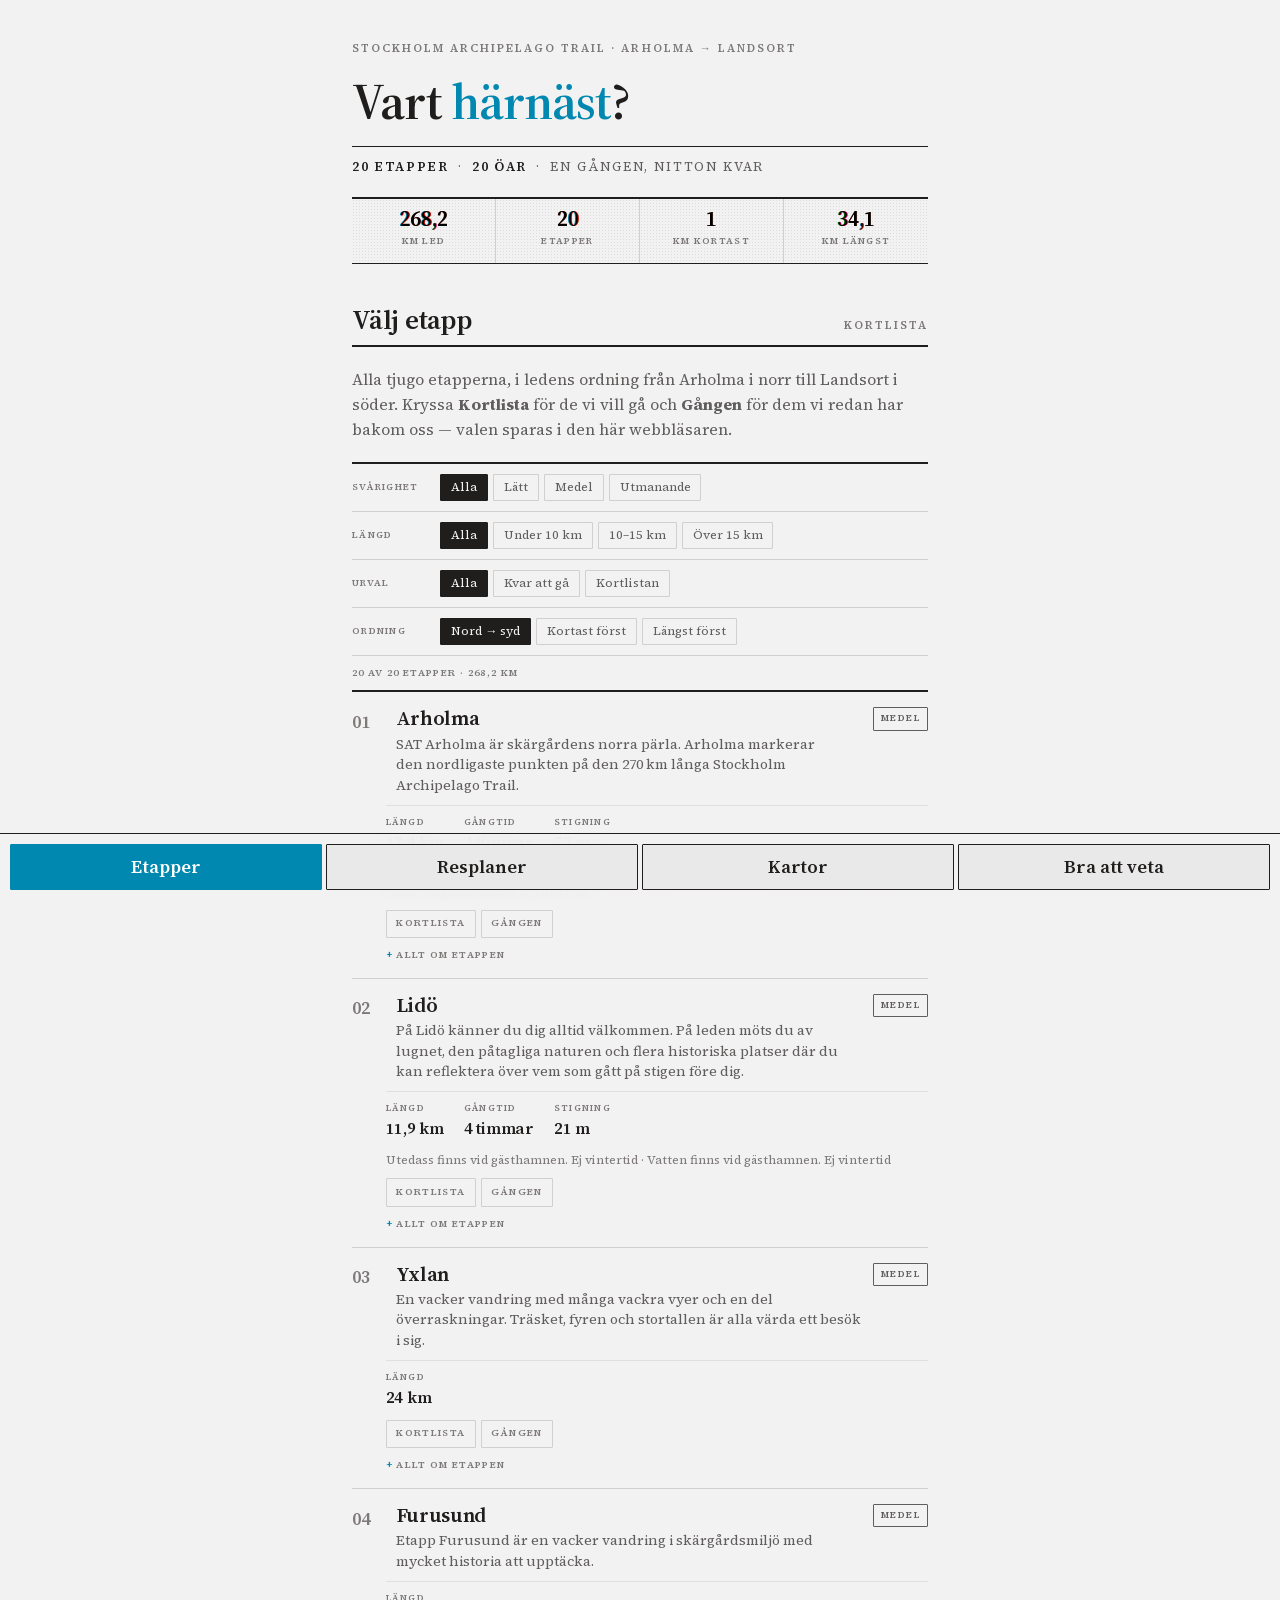
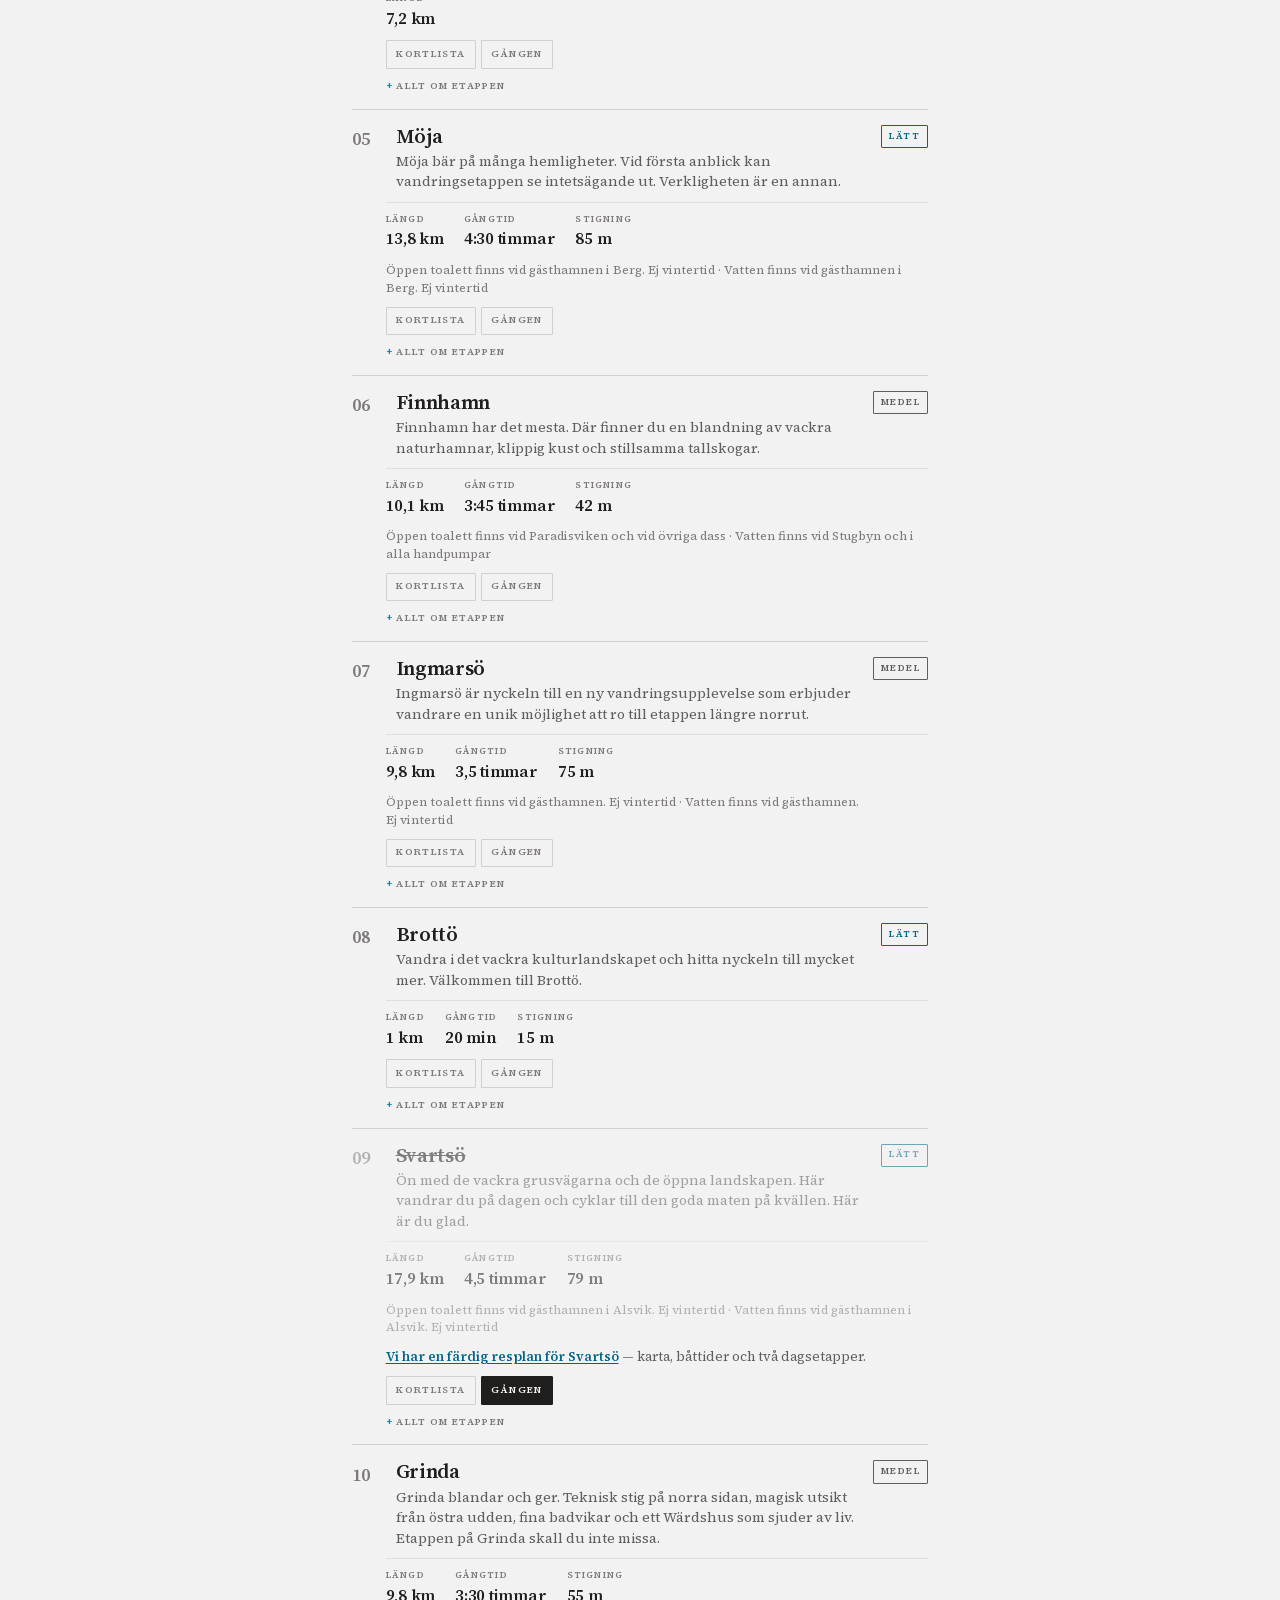
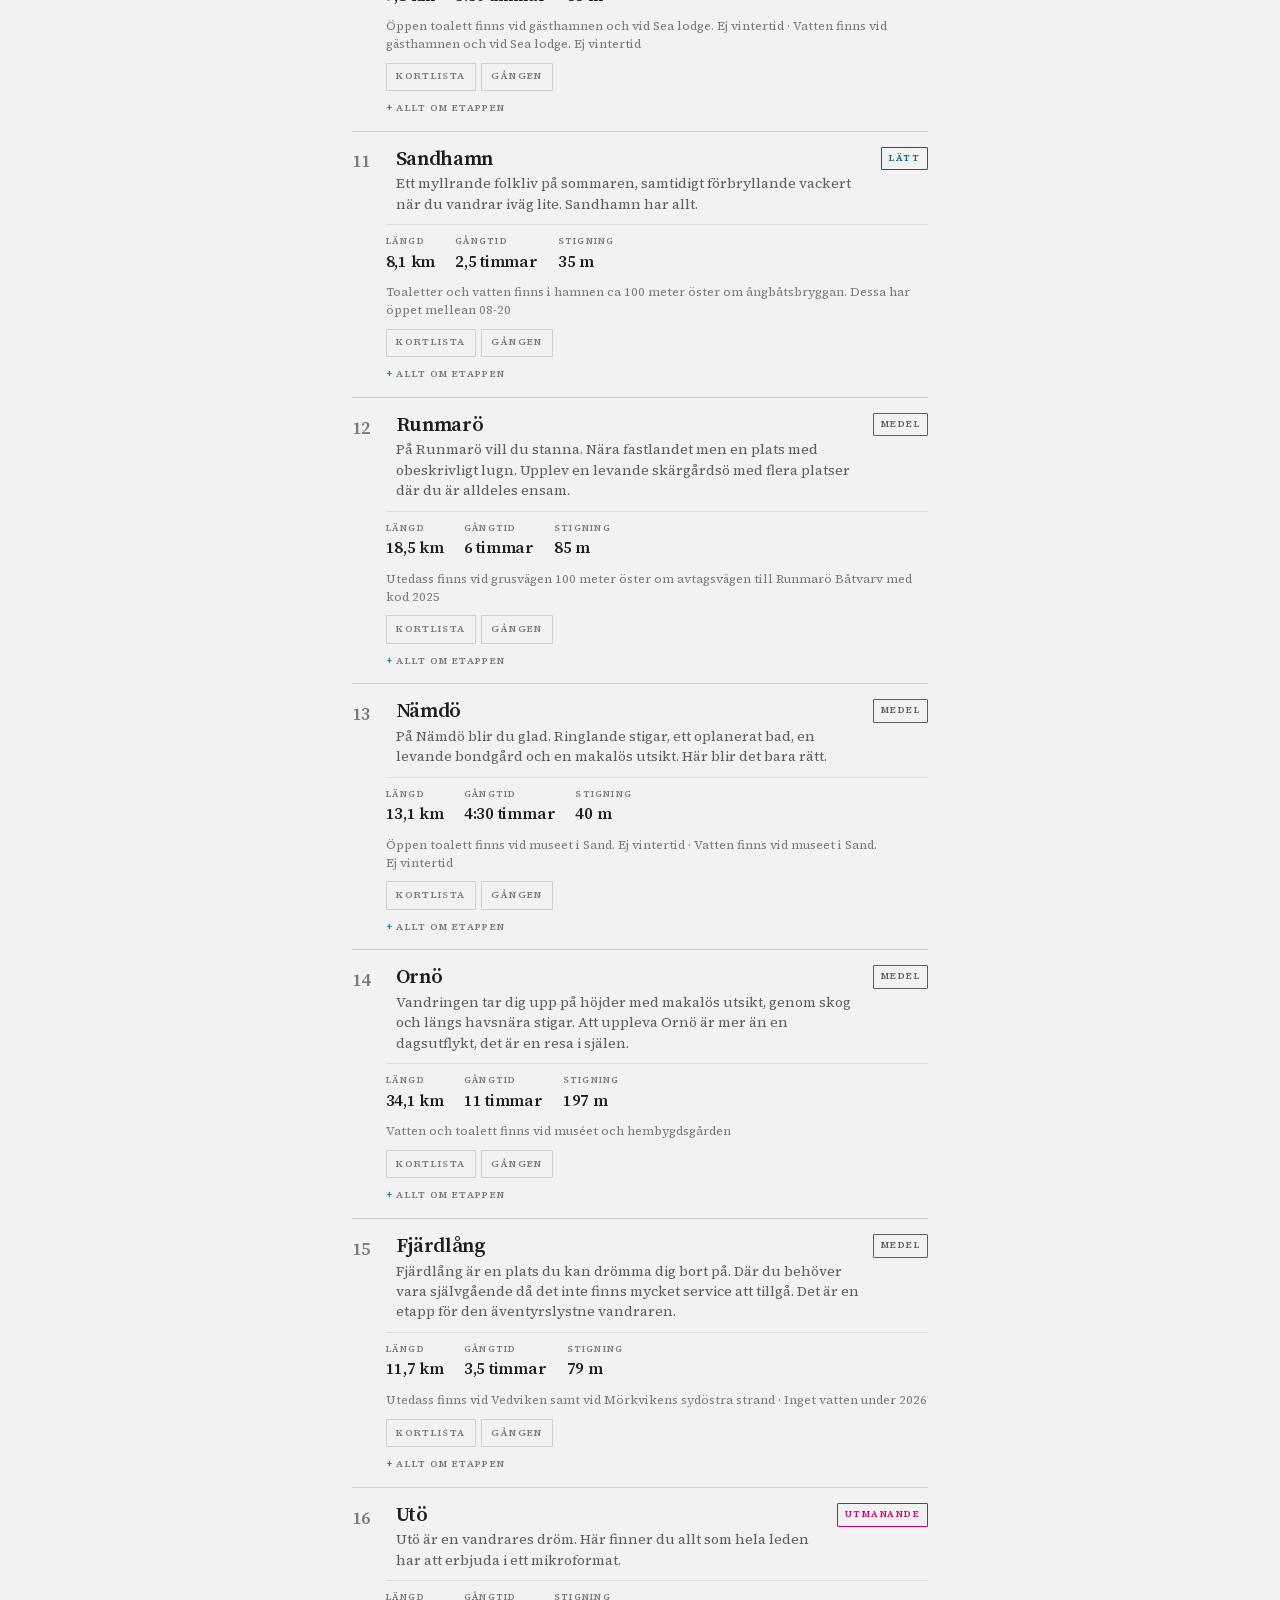
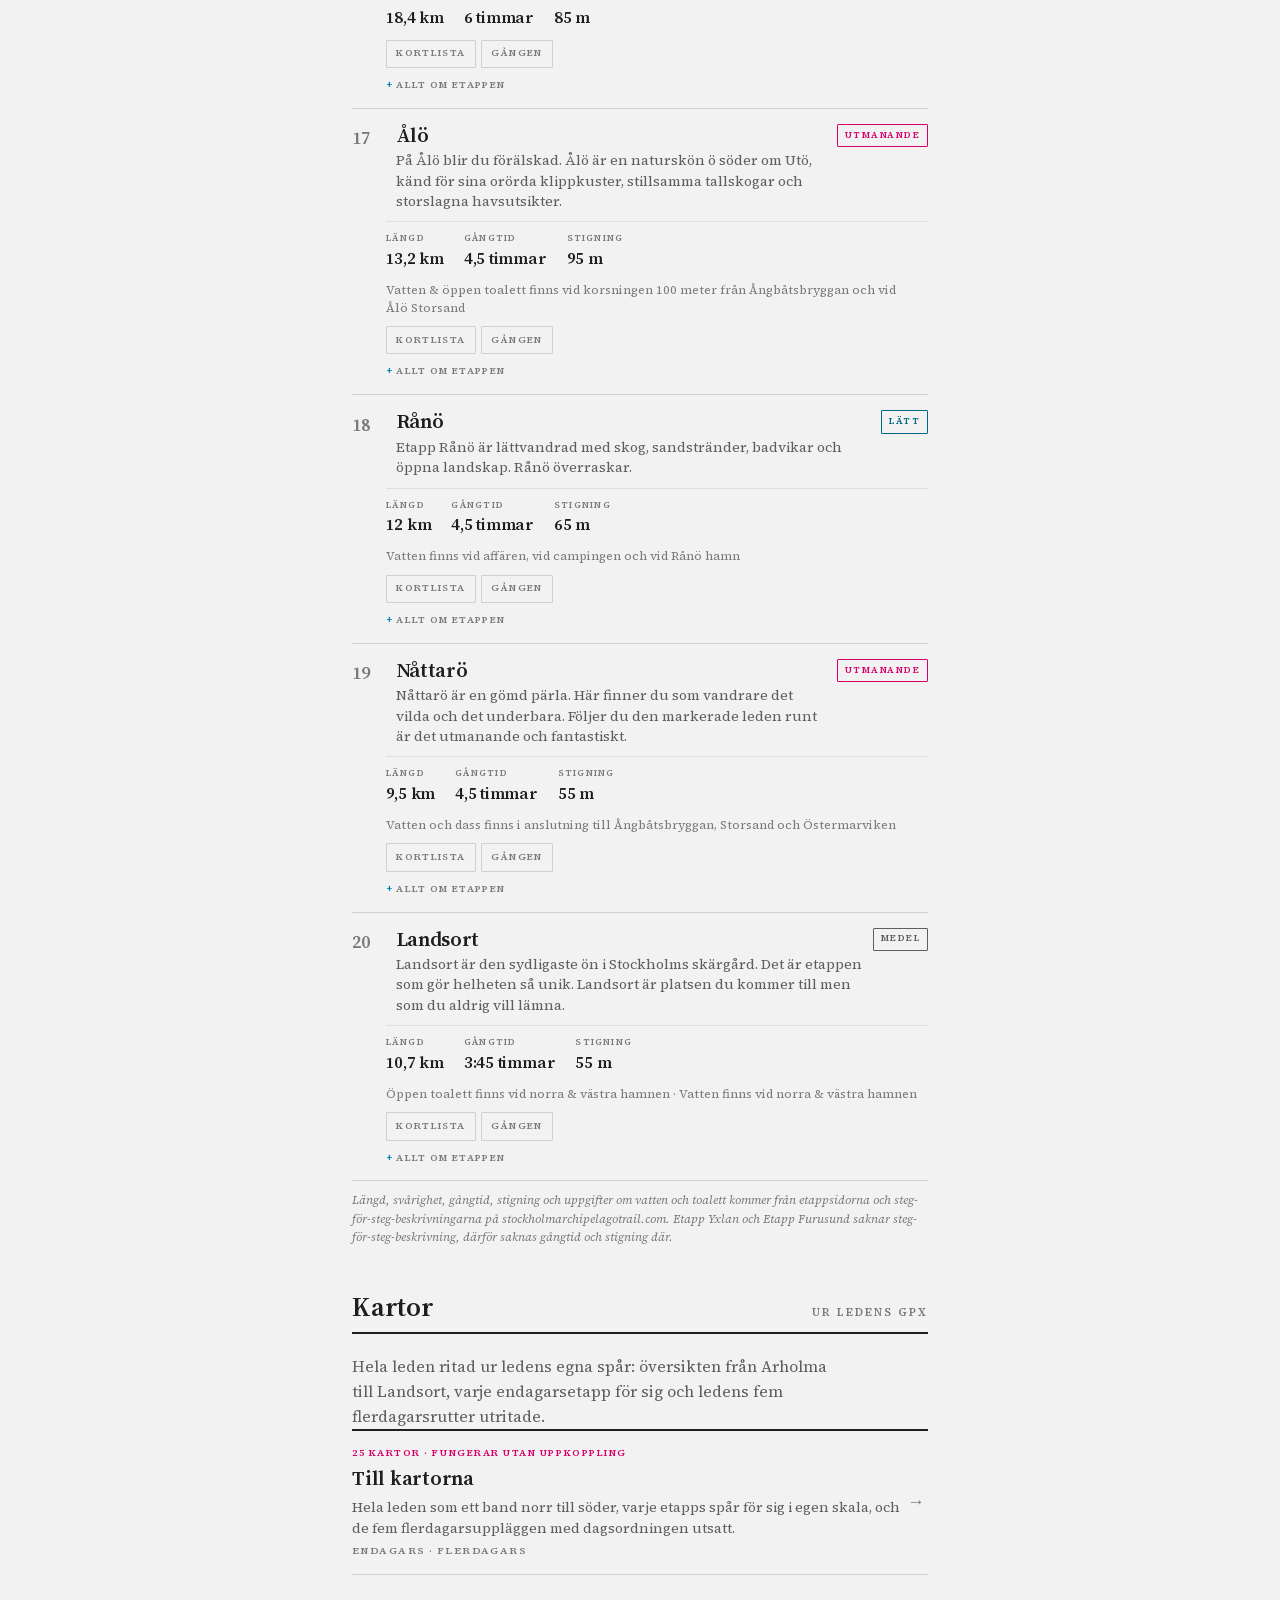
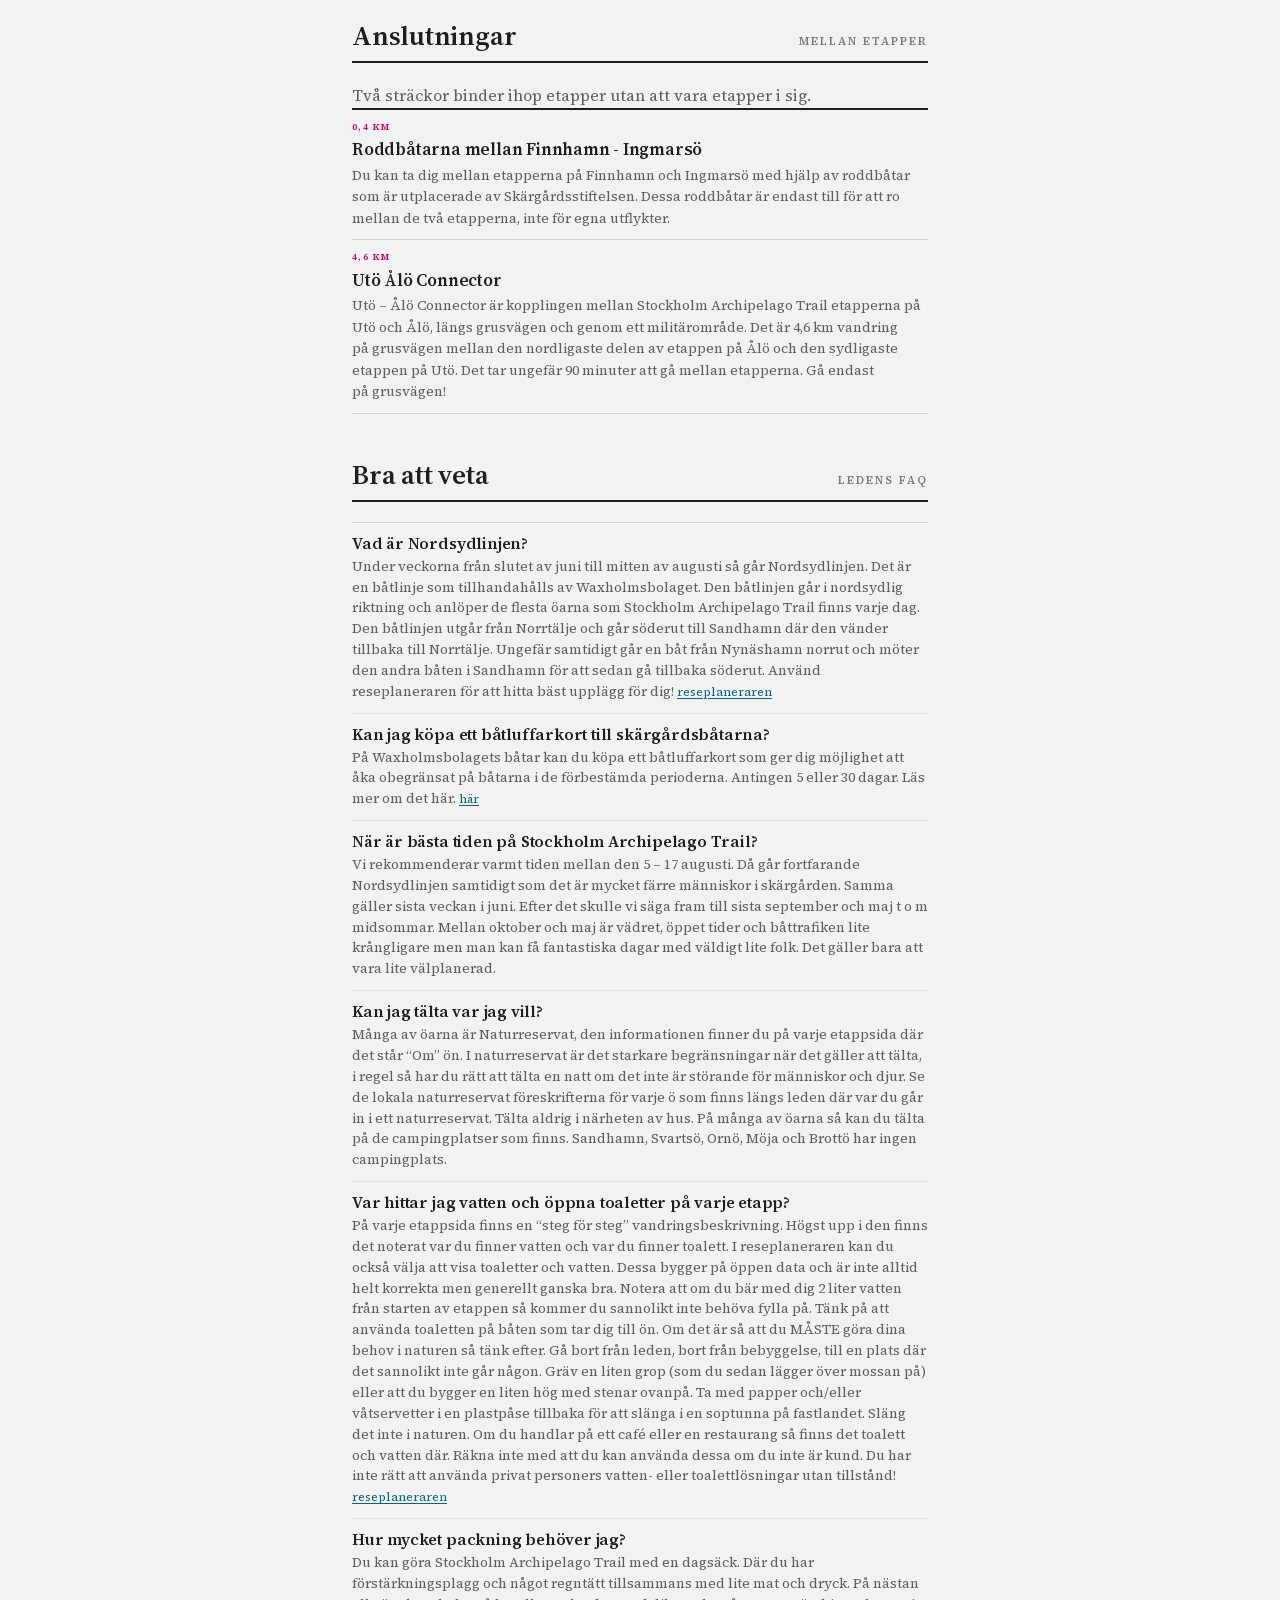
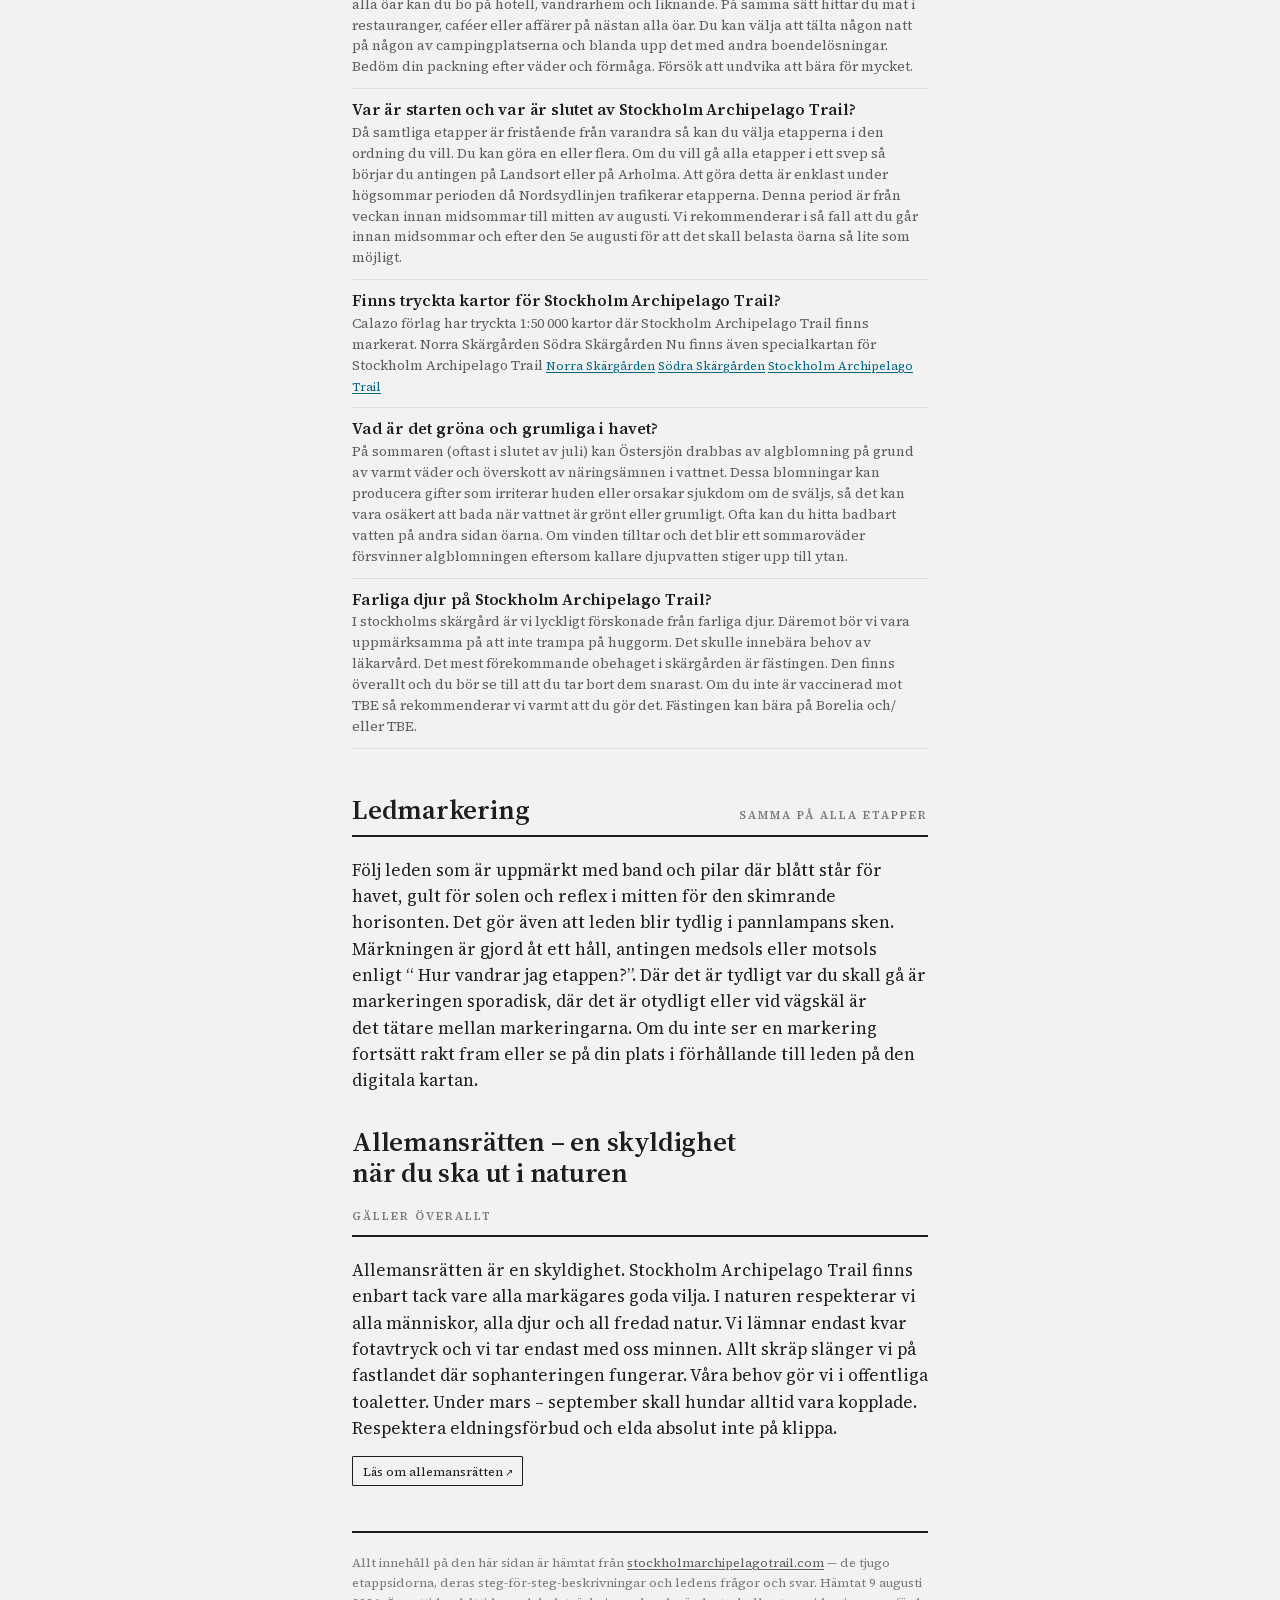
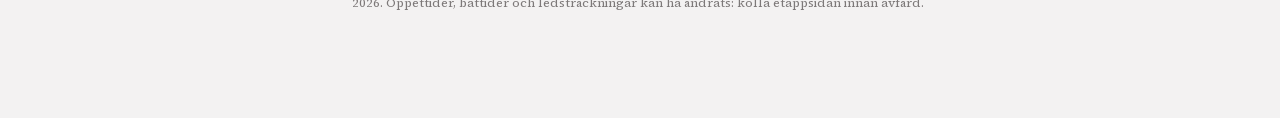
==== commit 382ae858: "Byt de tomma översiktskartorna mot ett ledband Översikten och de tre regionkartorna var till fyra fe" ====
--- a/index.html
+++ b/index.html
@@ -1469,9 +1469,9 @@
   <p class="lede">Hela leden ritad ur ledens egna spår: översikten från Arholma till Landsort, varje endagarsetapp för sig och ledens fem flerdagarsrutter utritade.</p>
   <nav class="dayindex">
     <a href="kartor.html">
-      <span class="d-when">26 kartor · fungerar utan uppkoppling</span>
+      <span class="d-when">25 kartor · fungerar utan uppkoppling</span>
       <span class="d-title">Till kartorna</span>
-      <span class="d-desc">Översikt över alla tjugo etapperna i samma skala, varje etapp för sig i egen skala, och de fem flerdagarsuppläggen med dagsordningen utsatt.</span>
+      <span class="d-desc">Hela leden som ett band norr till söder, varje etapps spår för sig i egen skala, och de fem flerdagarsuppläggen med dagsordningen utsatt.</span>
       <span class="d-meta">Endagars · Flerdagars</span>
     </a>
   </nav>
--- a/style.css
+++ b/style.css
@@ -676,3 +676,71 @@
 .satmap figcaption{padding:0 var(--space-1) var(--space-2)}
 /* Namnen på kartan får en pappershalo så spåren inte äter dem. */
 .lab text{paint-order:stroke;stroke:var(--paper);stroke-width:2.2px;stroke-linejoin:round}
+
+/* ---------- ledbandet ---------- */
+/* Leden är en rad öar, inte en slinga. Bandet visar ordningen norr
+   till söder utan att låtsas vara en karta: nod, namn, längd som
+   stapel. Ingen tom sjö. */
+.ledband{list-style:none;position:relative;padding-left:1.6rem;margin-top:var(--space-4)}
+.ledband::before{
+  content:"";position:absolute;left:.36rem;top:.55rem;bottom:.55rem;
+  width:2px;background:var(--line);
+}
+.ledband .st{
+  position:relative;display:grid;
+  grid-template-columns:1.7rem 1fr auto;column-gap:var(--space-2);
+  align-items:baseline;padding:.42rem 0;border-bottom:1px solid var(--line-soft);
+}
+.ledband .st::before{
+  content:"";position:absolute;left:-1.42rem;top:.72rem;
+  width:9px;height:9px;border-radius:50%;
+  background:var(--paper);border:2px solid var(--ink-faint);
+}
+.st--l::before{border-color:var(--sea)}
+.st--m::before{border-color:var(--ink)}
+.st--s::before{border-color:var(--sun)}
+/* Ändpunkterna är fyllda — där börjar och slutar leden. */
+.st[data-end]::before{width:11px;height:11px;left:-1.48rem}
+.st[data-end="norr"]::before{background:var(--ink);border-color:var(--ink)}
+.st[data-end="soder"]::before{background:var(--ink);border-color:var(--ink)}
+
+.st-no{
+  font-size:.66rem;font-weight:600;color:var(--ink-faint);
+  font-variant-numeric:lining-nums tabular-nums;
+}
+.st-name{font-family:var(--font-heading);font-weight:600;font-size:1.06rem;letter-spacing:-.012em}
+.st-km{
+  font-family:var(--font-heading);font-weight:600;font-size:.94rem;
+  font-variant-numeric:lining-nums tabular-nums;white-space:nowrap;
+}
+.st-bar{
+  grid-column:2 / span 2;display:grid;grid-template-columns:42% minmax(0,1fr);
+  align-items:center;gap:var(--space-2);margin-top:3px;
+}
+/* Stapeln mäts mot en fast spalt, så etiketten alltid får plats. */
+.st-bar i{display:block;height:3px;background:var(--ink-faint)}
+.st--l .st-bar i{background:var(--sea)}
+.st--m .st-bar i{background:var(--ink)}
+.st--s .st-bar i{background:var(--sun)}
+.st-bar b{
+  font-weight:600;font-size:.58rem;letter-spacing:.12em;text-transform:uppercase;
+  color:var(--ink-faint);line-height:1.35;
+}
+
+.ledband .part{
+  position:relative;display:flex;align-items:baseline;justify-content:space-between;
+  gap:var(--space-2);padding:var(--space-3) 0 .3rem;border-bottom:2px solid var(--ink);
+}
+.ledband .part:first-child{padding-top:0}
+.ledband .part::before{
+  content:"";position:absolute;left:-1.48rem;top:auto;bottom:.42rem;
+  width:11px;height:2px;background:var(--ink);
+}
+.pt-name{
+  font-family:var(--font-body);font-size:.62rem;letter-spacing:.2em;text-transform:uppercase;
+  font-weight:600;color:var(--ink);
+}
+.pt-meta{
+  font-size:.58rem;letter-spacing:.12em;text-transform:uppercase;
+  color:var(--ink-faint);font-weight:600;font-variant-numeric:lining-nums tabular-nums;
+}
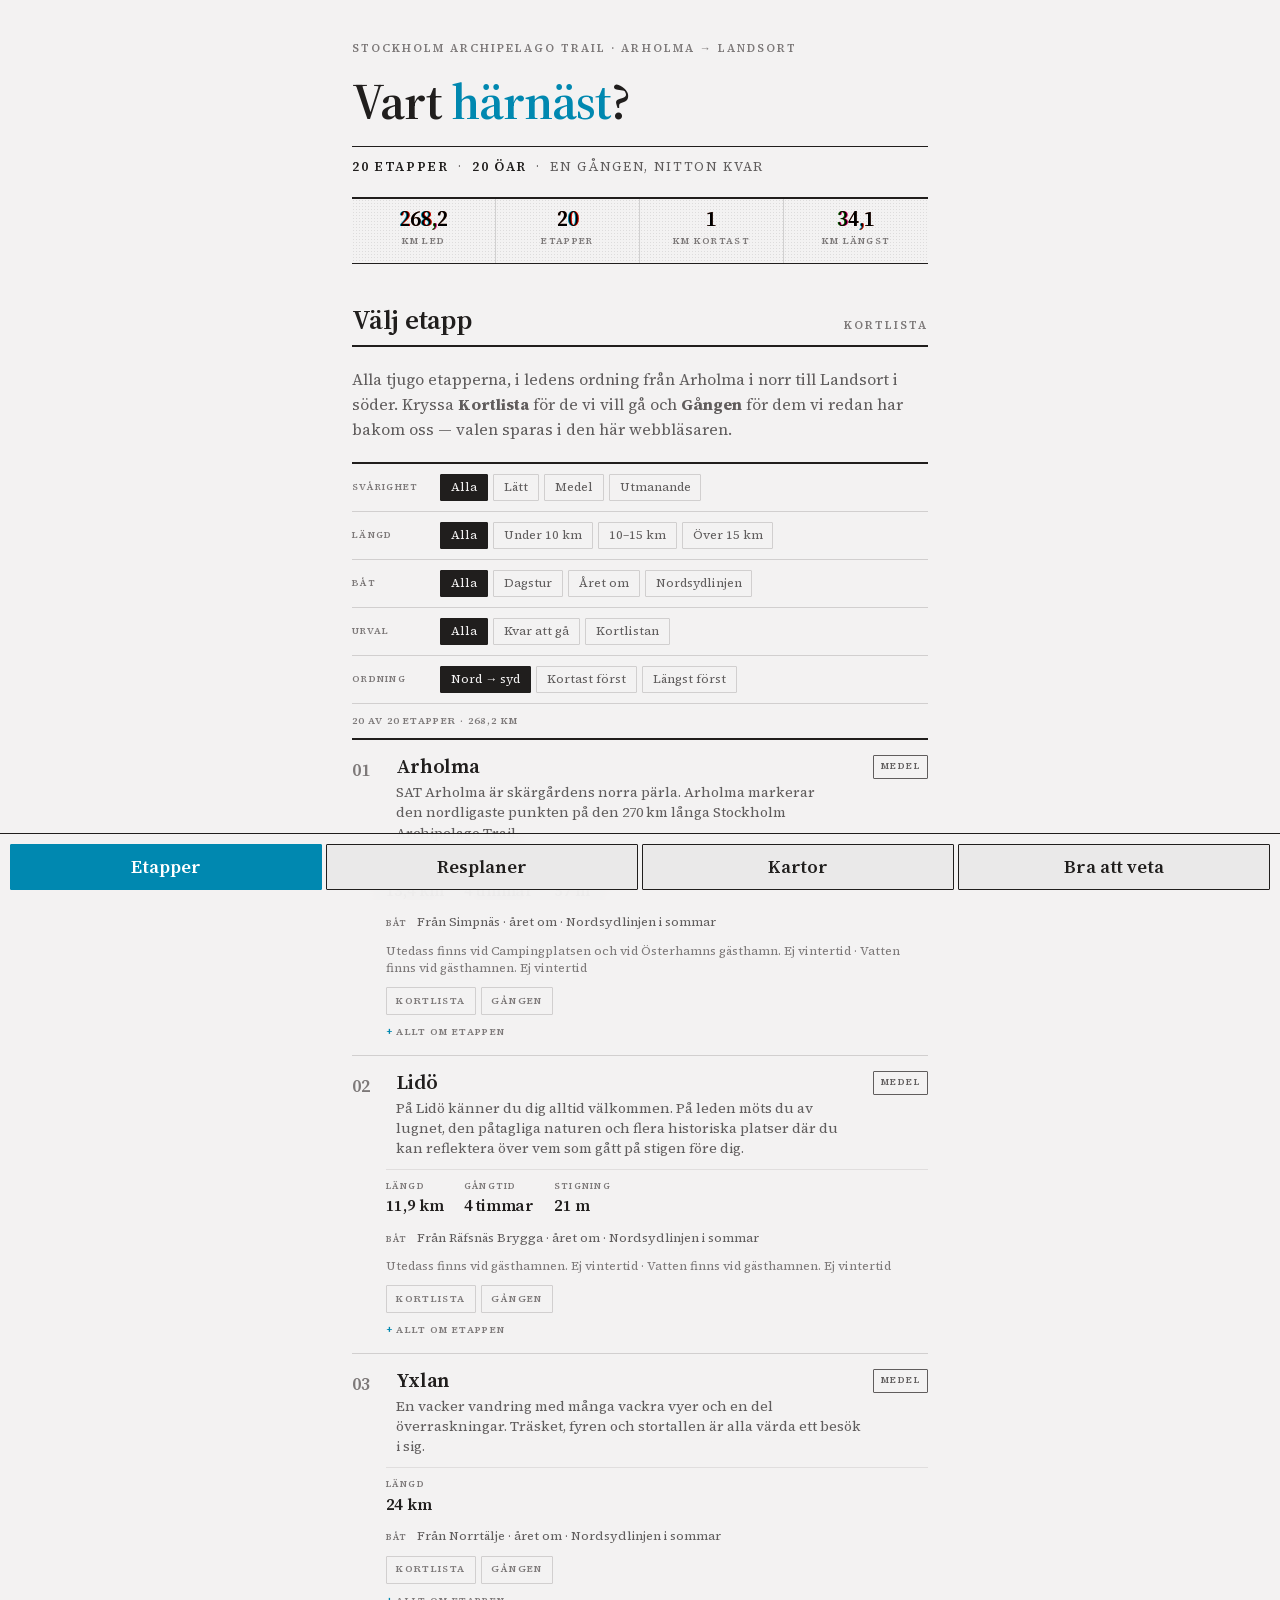
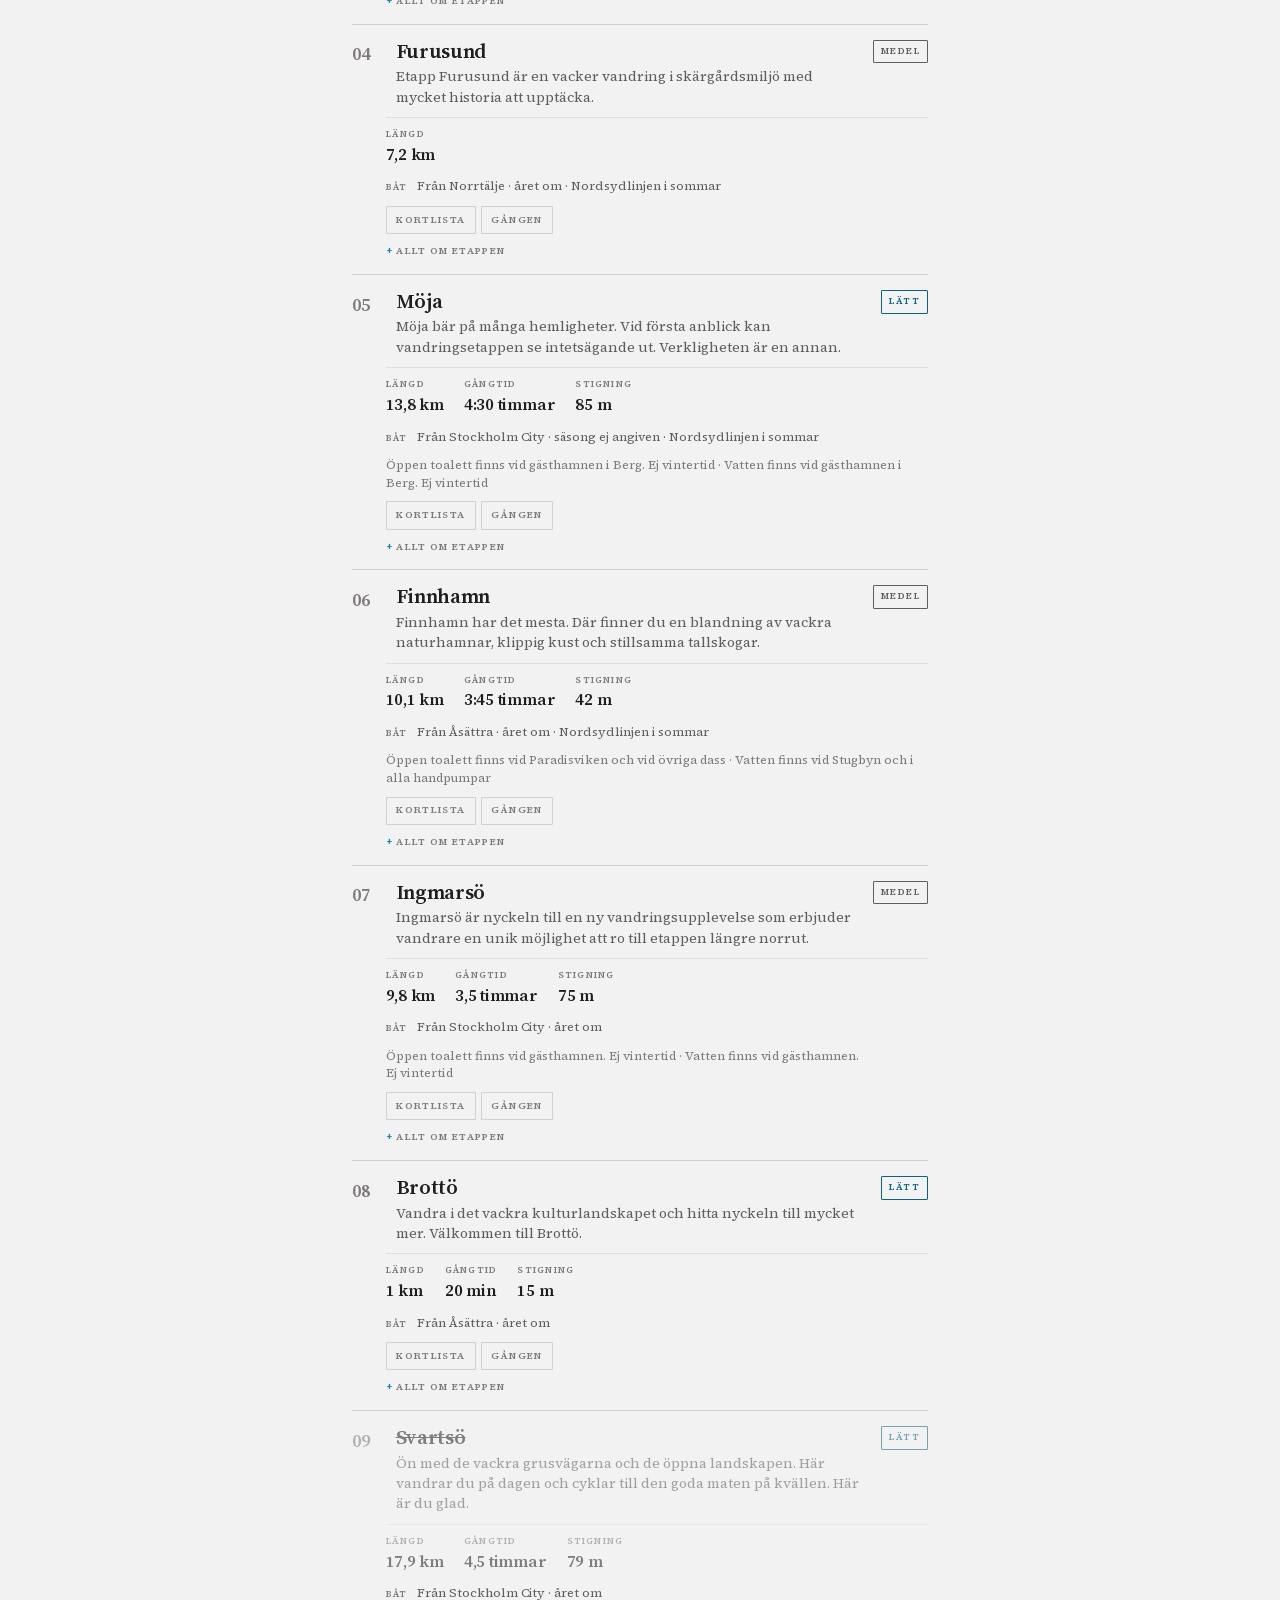
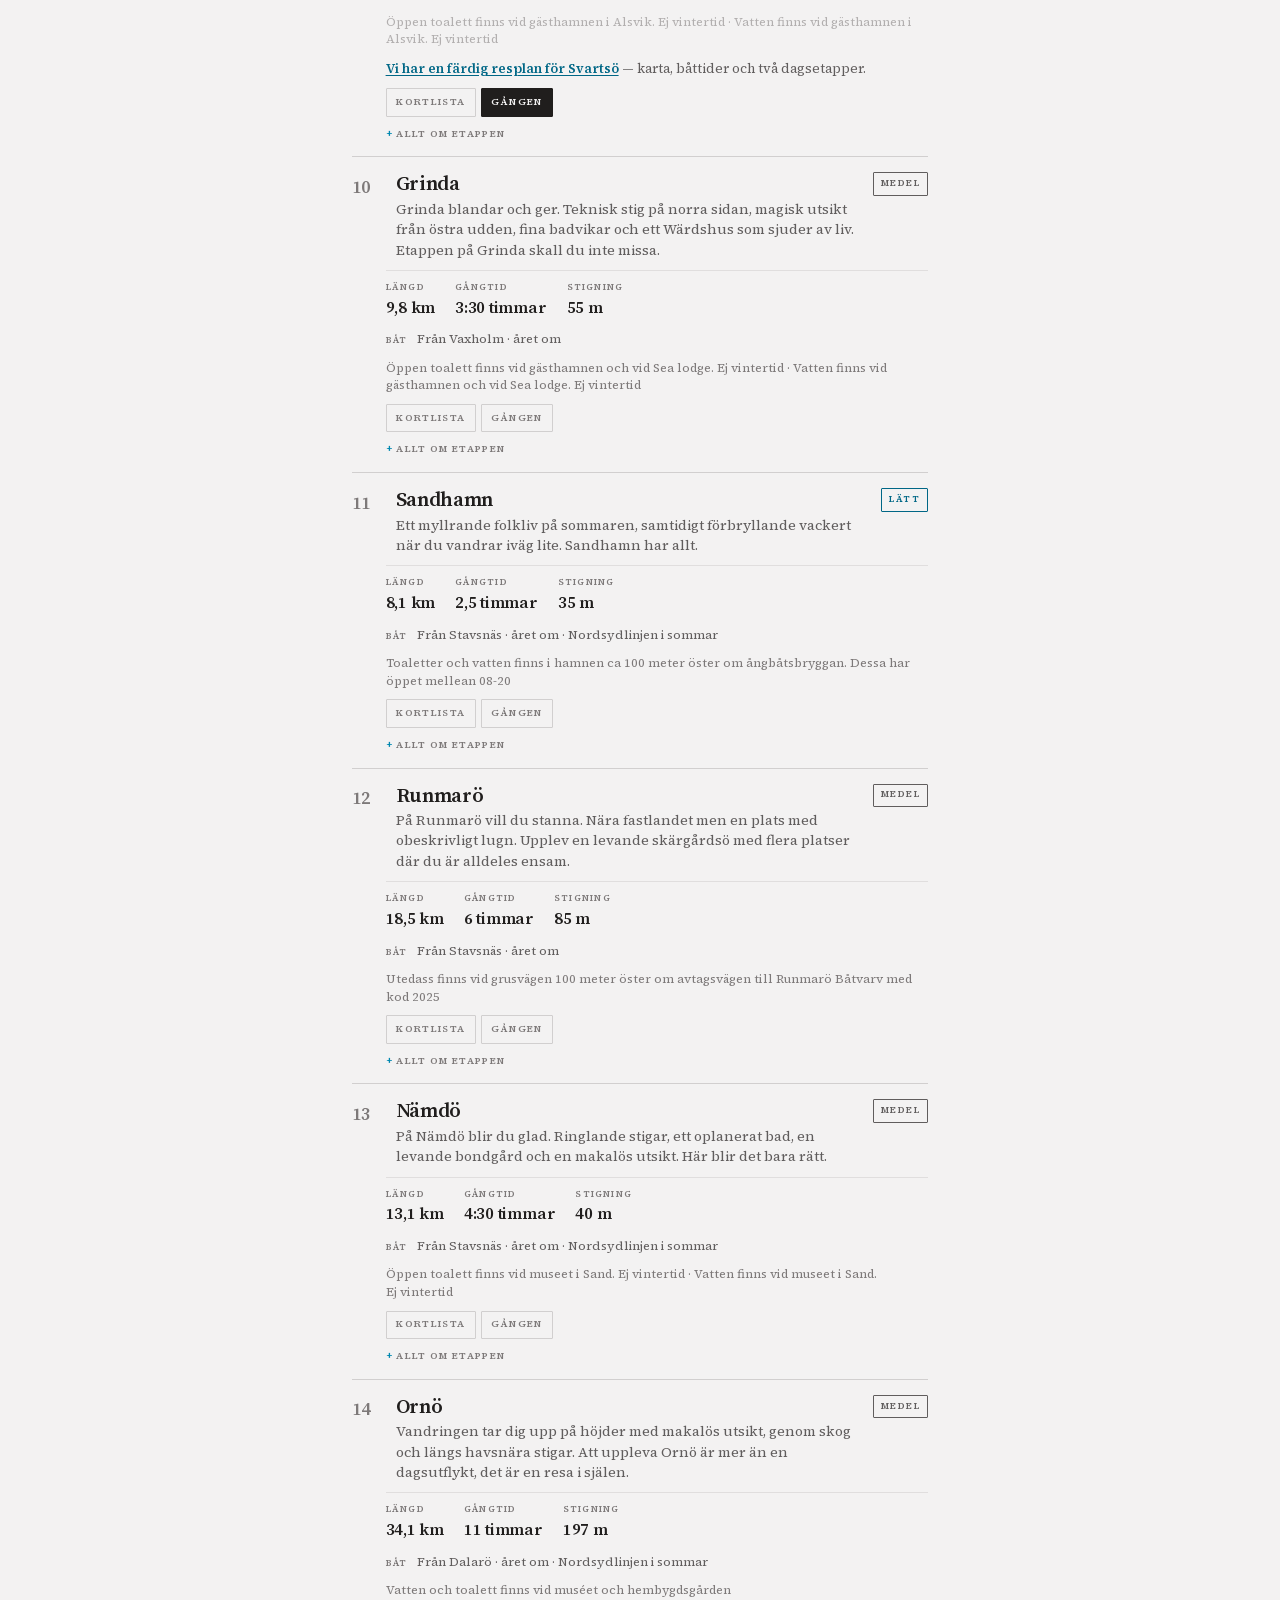
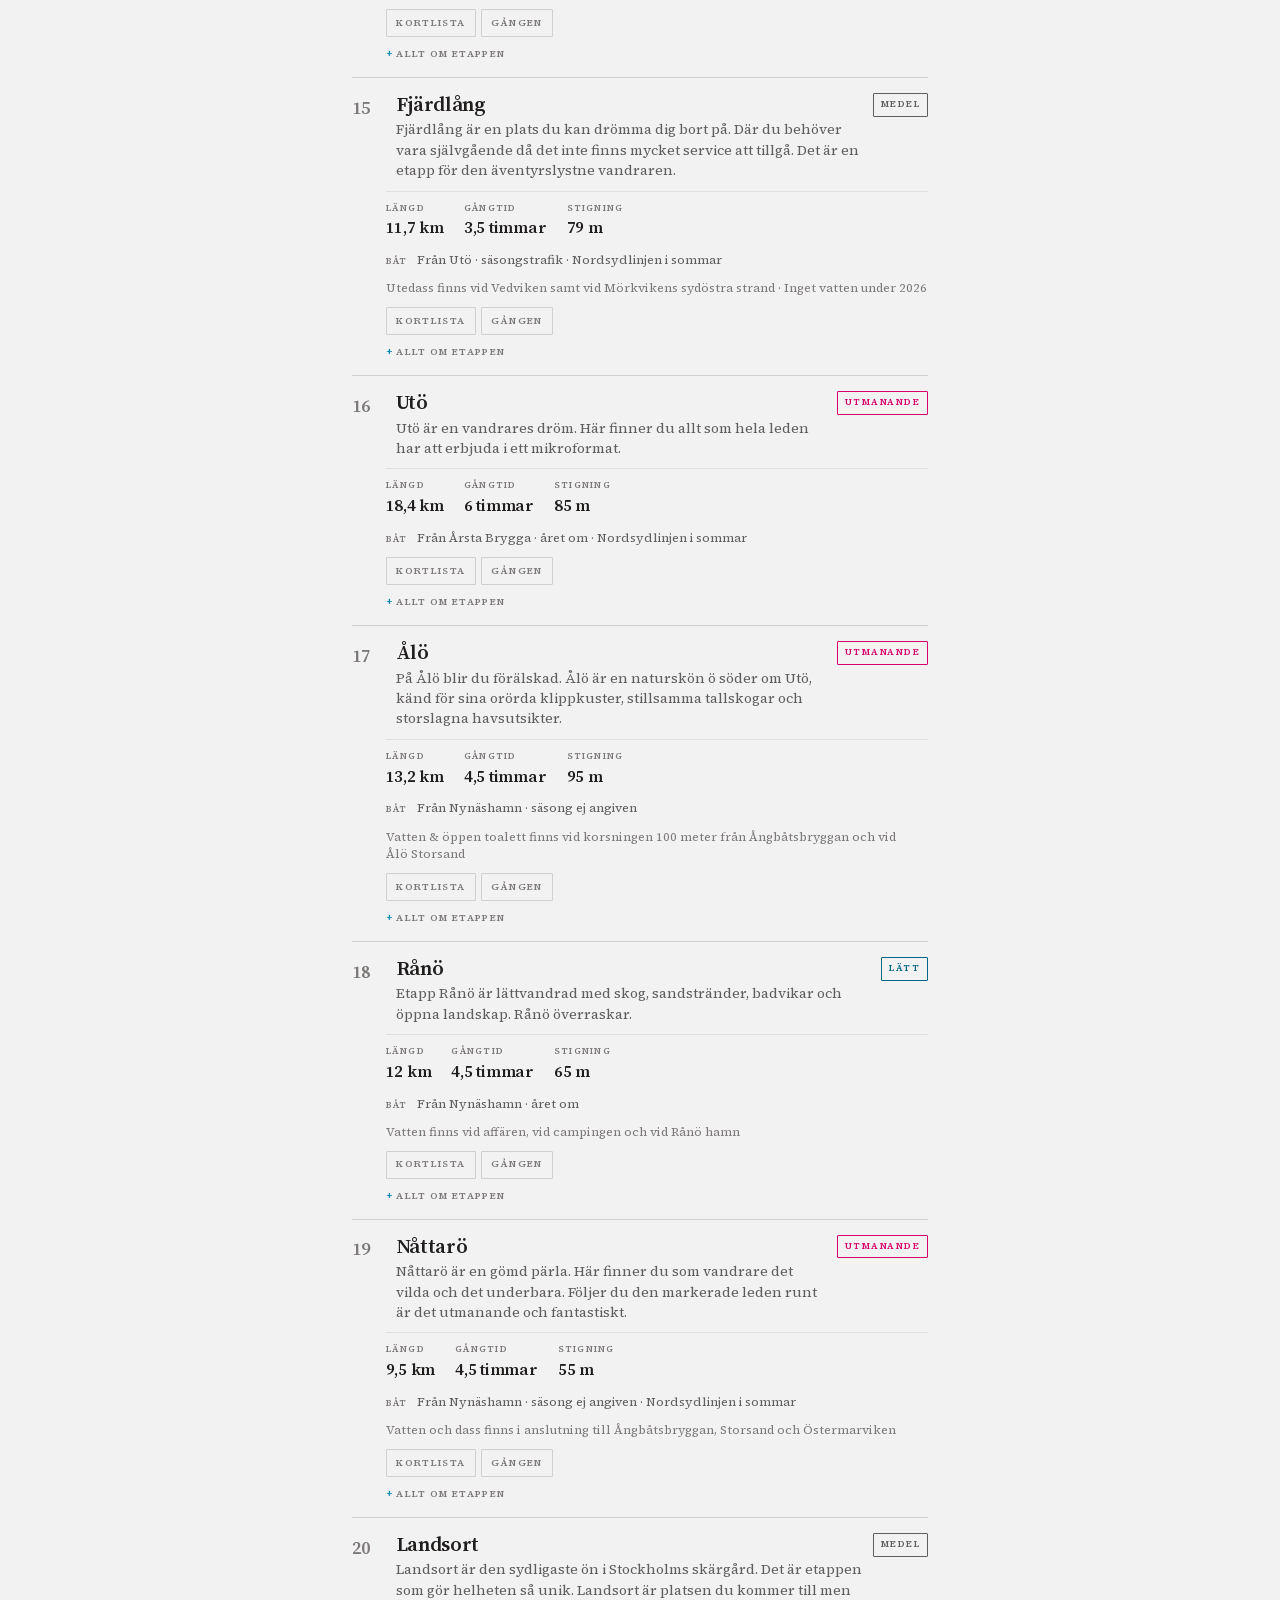
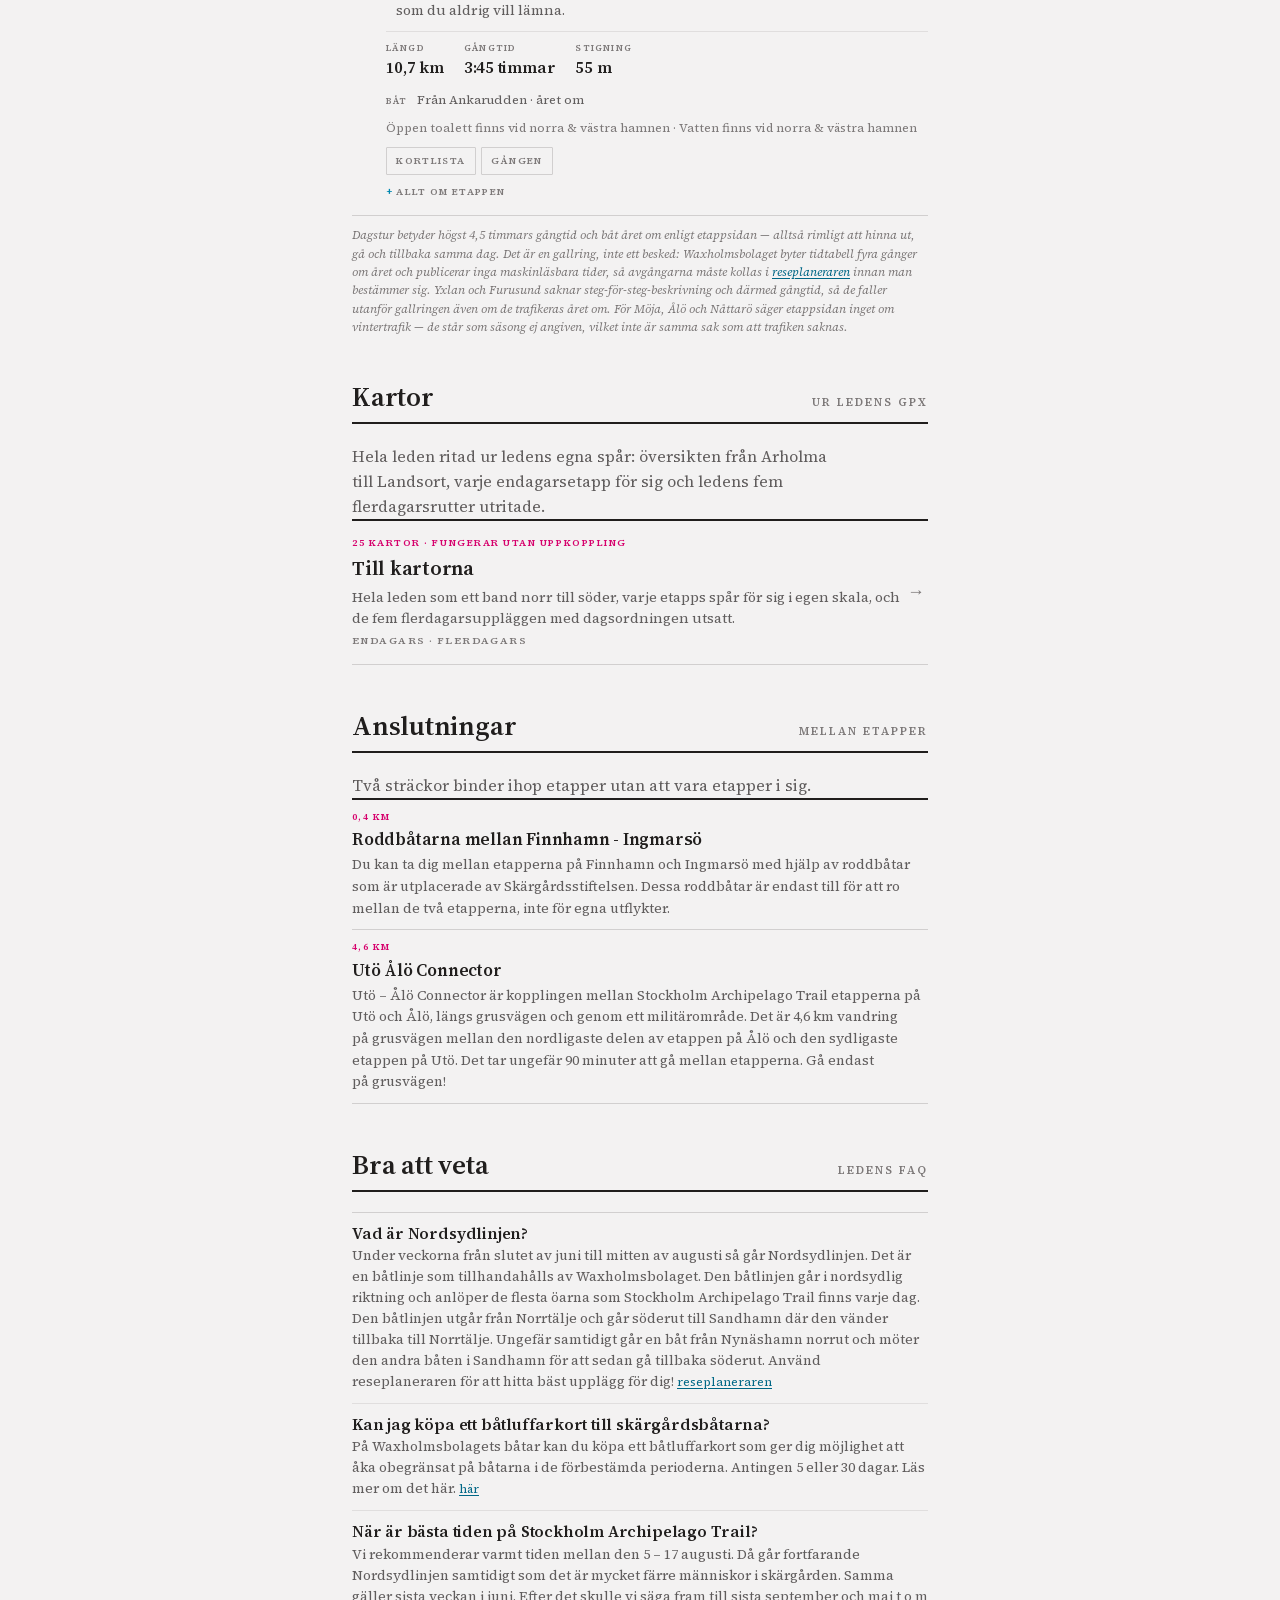
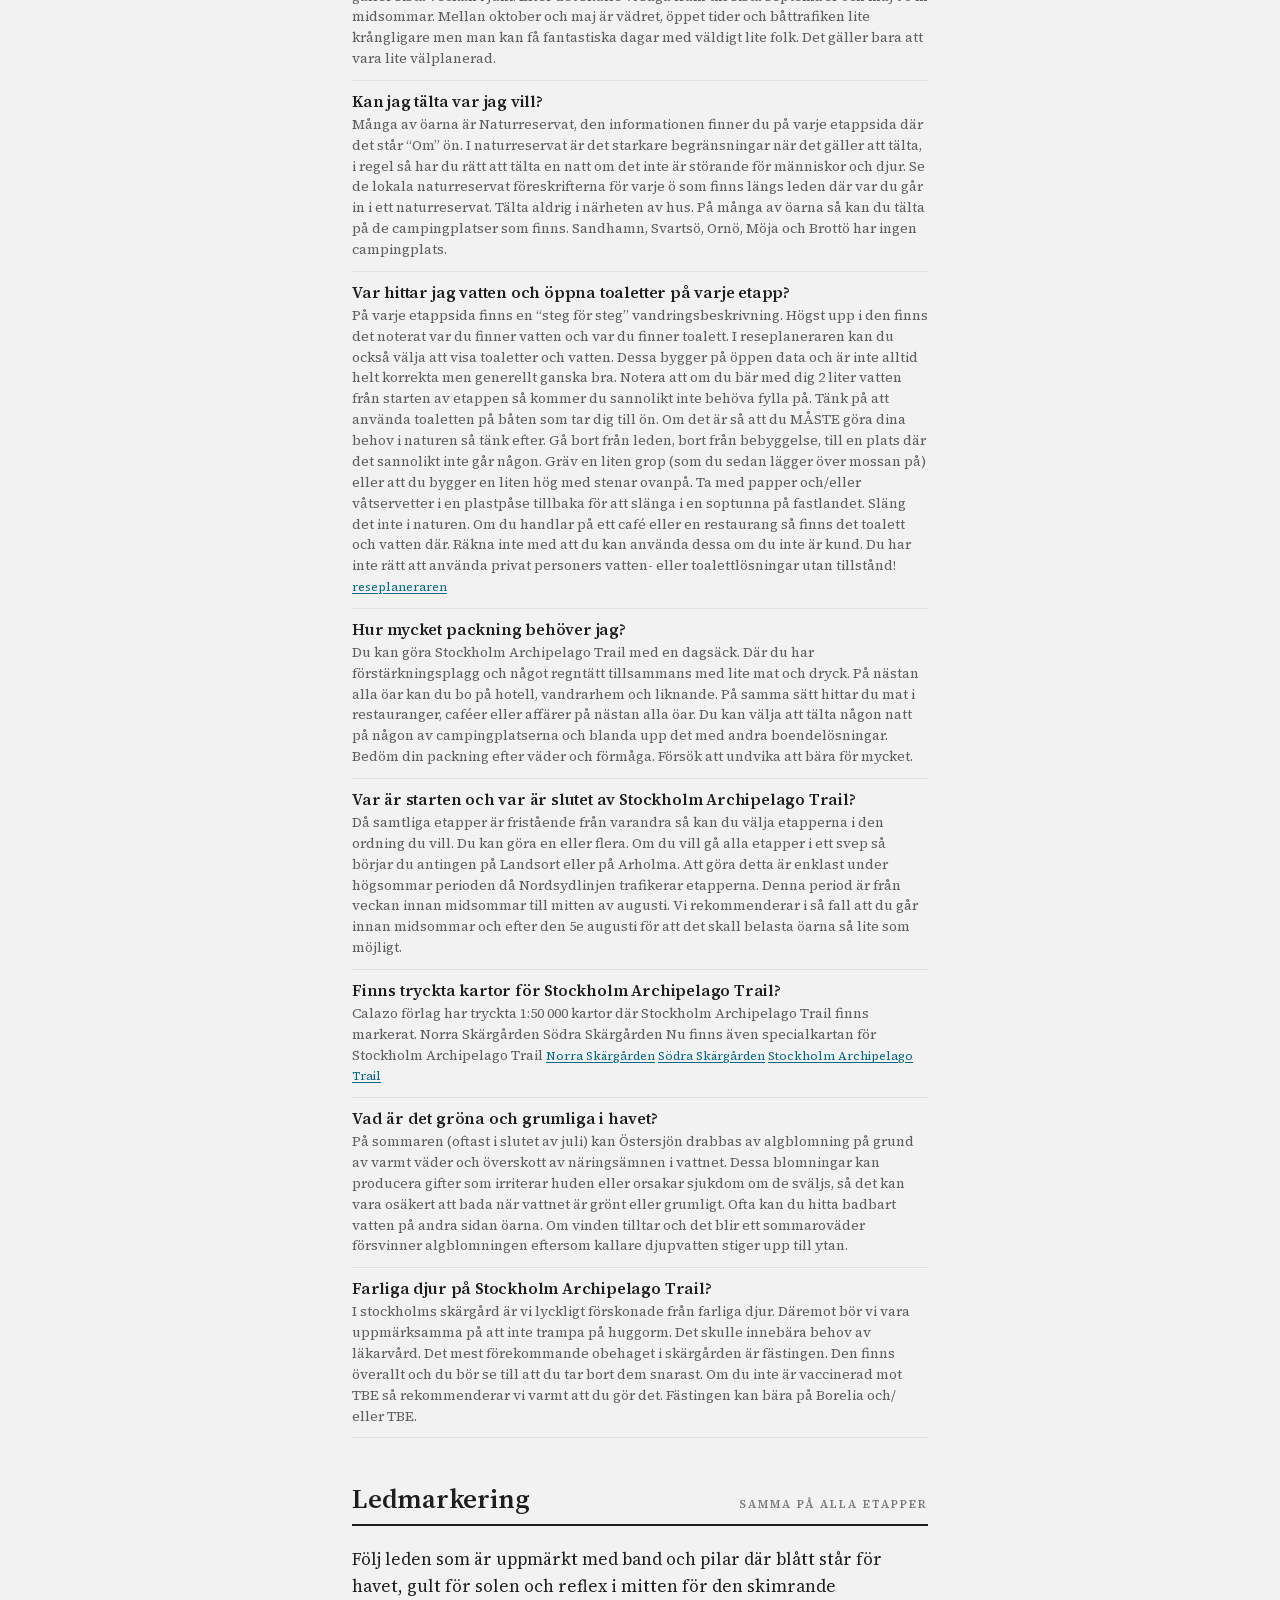
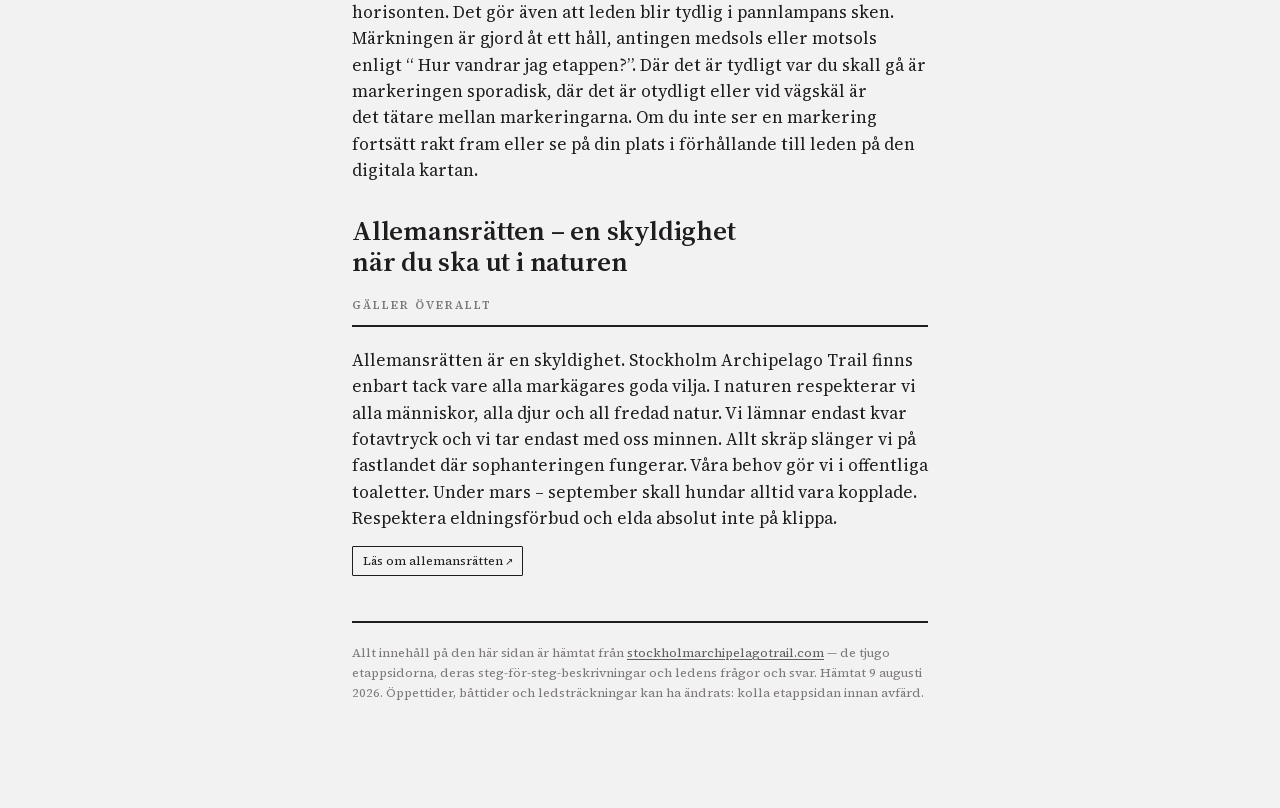
==== commit 10723ec0: "Filtrera etappväljaren på båttrafik och dagstur Ny filterrad Båt med Dagstur, Året om och Nordsydlin" ====
--- a/index.html
+++ b/index.html
@@ -56,6 +56,13 @@
       <button type="button" class="chip" data-v="mellan">10–15 km</button>
       <button type="button" class="chip" data-v="lang">Över 15 km</button>
     </div>
+    <div class="filterrow" data-filter="bat">
+      <span class="f-lbl">Båt</span>
+      <button type="button" class="chip is-on" data-v="alla">Alla</button>
+      <button type="button" class="chip" data-v="dagstur">Dagstur</button>
+      <button type="button" class="chip" data-v="aret">Året om</button>
+      <button type="button" class="chip" data-v="nordsyd">Nordsydlinjen</button>
+    </div>
     <div class="filterrow" data-filter="status">
       <span class="f-lbl">Urval</span>
       <button type="button" class="chip is-on" data-v="alla">Alla</button>
@@ -72,7 +79,7 @@
   <p class="count" id="count"></p>
 
   <div class="chooser" id="chooser">
-    <article class="et" id="arholma" data-slug="arholma" data-diff="medel" data-km="13.4" data-order="1">
+    <article class="et" id="arholma" data-slug="arholma" data-diff="medel" data-km="13.4" data-order="1" data-bat="aret" data-dag="ja" data-nordsyd="ja">
       <div class="et__hd">
         <span class="et__no">01</span>
         <div class="et__id">
@@ -82,6 +89,7 @@
         <span class="badge badge--medel">Medel</span>
       </div>
       <ul class="et__facts"><li><span class="f-k">Längd</span><span class="f-v">13,4 km</span></li><li><span class="f-k">Gångtid</span><span class="f-v">4 timmar</span></li><li><span class="f-k">Stigning</span><span class="f-v">57 m</span></li></ul>
+      <p class="et__bat"><span class="bt-k">Båt</span>Från Simpnäs · året om · Nordsydlinjen i sommar</p>
       <p class="et__fac">Utedass finns vid Campingplatsen och vid Österhamns gästhamn. Ej vintertid · Vatten finns vid gästhamnen. Ej vintertid</p>
       <div class="et__acts">
         <button type="button" class="pick js-pick" data-k="arholma" aria-pressed="false">Kortlista</button>
@@ -140,7 +148,7 @@
         </div>
       </details>
     </article>
-    <article class="et" id="lido" data-slug="lido" data-diff="medel" data-km="11.9" data-order="2">
+    <article class="et" id="lido" data-slug="lido" data-diff="medel" data-km="11.9" data-order="2" data-bat="aret" data-dag="ja" data-nordsyd="ja">
       <div class="et__hd">
         <span class="et__no">02</span>
         <div class="et__id">
@@ -150,6 +158,7 @@
         <span class="badge badge--medel">Medel</span>
       </div>
       <ul class="et__facts"><li><span class="f-k">Längd</span><span class="f-v">11,9 km</span></li><li><span class="f-k">Gångtid</span><span class="f-v">4 timmar</span></li><li><span class="f-k">Stigning</span><span class="f-v">21 m</span></li></ul>
+      <p class="et__bat"><span class="bt-k">Båt</span>Från Räfsnäs Brygga · året om · Nordsydlinjen i sommar</p>
       <p class="et__fac">Utedass finns vid gästhamnen. Ej vintertid · Vatten finns vid gästhamnen. Ej vintertid</p>
       <div class="et__acts">
         <button type="button" class="pick js-pick" data-k="lido" aria-pressed="false">Kortlista</button>
@@ -213,7 +222,7 @@
         </div>
       </details>
     </article>
-    <article class="et" id="yxlan" data-slug="yxlan" data-diff="medel" data-km="24.0" data-order="3">
+    <article class="et" id="yxlan" data-slug="yxlan" data-diff="medel" data-km="24.0" data-order="3" data-bat="aret" data-dag="nej" data-nordsyd="ja">
       <div class="et__hd">
         <span class="et__no">03</span>
         <div class="et__id">
@@ -223,6 +232,7 @@
         <span class="badge badge--medel">Medel</span>
       </div>
       <ul class="et__facts"><li><span class="f-k">Längd</span><span class="f-v">24 km</span></li></ul>
+      <p class="et__bat"><span class="bt-k">Båt</span>Från Norrtälje · året om · Nordsydlinjen i sommar</p>
       <div class="et__acts">
         <button type="button" class="pick js-pick" data-k="yxlan" aria-pressed="false">Kortlista</button>
         <button type="button" class="pick js-done" data-k="yxlan" aria-pressed="false">Gången</button>
@@ -268,7 +278,7 @@
         </div>
       </details>
     </article>
-    <article class="et" id="furusund" data-slug="furusund" data-diff="medel" data-km="7.2" data-order="4">
+    <article class="et" id="furusund" data-slug="furusund" data-diff="medel" data-km="7.2" data-order="4" data-bat="aret" data-dag="nej" data-nordsyd="ja">
       <div class="et__hd">
         <span class="et__no">04</span>
         <div class="et__id">
@@ -278,6 +288,7 @@
         <span class="badge badge--medel">Medel</span>
       </div>
       <ul class="et__facts"><li><span class="f-k">Längd</span><span class="f-v">7,2 km</span></li></ul>
+      <p class="et__bat"><span class="bt-k">Båt</span>Från Norrtälje · året om · Nordsydlinjen i sommar</p>
       <div class="et__acts">
         <button type="button" class="pick js-pick" data-k="furusund" aria-pressed="false">Kortlista</button>
         <button type="button" class="pick js-done" data-k="furusund" aria-pressed="false">Gången</button>
@@ -330,7 +341,7 @@
         </div>
       </details>
     </article>
-    <article class="et" id="moja" data-slug="moja" data-diff="latt" data-km="13.8" data-order="5">
+    <article class="et" id="moja" data-slug="moja" data-diff="latt" data-km="13.8" data-order="5" data-bat="oklart" data-dag="nej" data-nordsyd="ja">
       <div class="et__hd">
         <span class="et__no">05</span>
         <div class="et__id">
@@ -340,6 +351,7 @@
         <span class="badge badge--latt">Lätt</span>
       </div>
       <ul class="et__facts"><li><span class="f-k">Längd</span><span class="f-v">13,8 km</span></li><li><span class="f-k">Gångtid</span><span class="f-v">4:30 timmar</span></li><li><span class="f-k">Stigning</span><span class="f-v">85 m</span></li></ul>
+      <p class="et__bat"><span class="bt-k">Båt</span>Från Stockholm City · säsong ej angiven · Nordsydlinjen i sommar</p>
       <p class="et__fac">Öppen toalett finns vid gästhamnen i Berg. Ej vintertid · Vatten finns vid gästhamnen i Berg. Ej vintertid</p>
       <div class="et__acts">
         <button type="button" class="pick js-pick" data-k="moja" aria-pressed="false">Kortlista</button>
@@ -405,7 +417,7 @@
         </div>
       </details>
     </article>
-    <article class="et" id="finnhamn" data-slug="finnhamn" data-diff="medel" data-km="10.1" data-order="6">
+    <article class="et" id="finnhamn" data-slug="finnhamn" data-diff="medel" data-km="10.1" data-order="6" data-bat="aret" data-dag="ja" data-nordsyd="ja">
       <div class="et__hd">
         <span class="et__no">06</span>
         <div class="et__id">
@@ -415,6 +427,7 @@
         <span class="badge badge--medel">Medel</span>
       </div>
       <ul class="et__facts"><li><span class="f-k">Längd</span><span class="f-v">10,1 km</span></li><li><span class="f-k">Gångtid</span><span class="f-v">3:45 timmar</span></li><li><span class="f-k">Stigning</span><span class="f-v">42 m</span></li></ul>
+      <p class="et__bat"><span class="bt-k">Båt</span>Från Åsättra · året om · Nordsydlinjen i sommar</p>
       <p class="et__fac">Öppen toalett finns vid Paradisviken och vid övriga dass · Vatten finns vid Stugbyn och i alla handpumpar</p>
       <div class="et__acts">
         <button type="button" class="pick js-pick" data-k="finnhamn" aria-pressed="false">Kortlista</button>
@@ -486,7 +499,7 @@
         </div>
       </details>
     </article>
-    <article class="et" id="ingmarso" data-slug="ingmarso" data-diff="medel" data-km="9.8" data-order="7">
+    <article class="et" id="ingmarso" data-slug="ingmarso" data-diff="medel" data-km="9.8" data-order="7" data-bat="aret" data-dag="ja">
       <div class="et__hd">
         <span class="et__no">07</span>
         <div class="et__id">
@@ -496,6 +509,7 @@
         <span class="badge badge--medel">Medel</span>
       </div>
       <ul class="et__facts"><li><span class="f-k">Längd</span><span class="f-v">9,8 km</span></li><li><span class="f-k">Gångtid</span><span class="f-v">3,5 timmar</span></li><li><span class="f-k">Stigning</span><span class="f-v">75 m</span></li></ul>
+      <p class="et__bat"><span class="bt-k">Båt</span>Från Stockholm City · året om</p>
       <p class="et__fac">Öppen toalett finns vid gästhamnen. Ej vintertid · Vatten finns vid gästhamnen. Ej vintertid</p>
       <div class="et__acts">
         <button type="button" class="pick js-pick" data-k="ingmarso" aria-pressed="false">Kortlista</button>
@@ -562,7 +576,7 @@
         </div>
       </details>
     </article>
-    <article class="et" id="brotto" data-slug="brotto" data-diff="latt" data-km="1.0" data-order="8">
+    <article class="et" id="brotto" data-slug="brotto" data-diff="latt" data-km="1.0" data-order="8" data-bat="aret" data-dag="ja">
       <div class="et__hd">
         <span class="et__no">08</span>
         <div class="et__id">
@@ -572,6 +586,7 @@
         <span class="badge badge--latt">Lätt</span>
       </div>
       <ul class="et__facts"><li><span class="f-k">Längd</span><span class="f-v">1 km</span></li><li><span class="f-k">Gångtid</span><span class="f-v">20 min</span></li><li><span class="f-k">Stigning</span><span class="f-v">15 m</span></li></ul>
+      <p class="et__bat"><span class="bt-k">Båt</span>Från Åsättra · året om</p>
       <div class="et__acts">
         <button type="button" class="pick js-pick" data-k="brotto" aria-pressed="false">Kortlista</button>
         <button type="button" class="pick js-done" data-k="brotto" aria-pressed="false">Gången</button>
@@ -633,7 +648,7 @@
         </div>
       </details>
     </article>
-    <article class="et" id="svartso" data-slug="svartso" data-diff="latt" data-km="17.9" data-order="9">
+    <article class="et" id="svartso" data-slug="svartso" data-diff="latt" data-km="17.9" data-order="9" data-bat="aret" data-dag="ja">
       <div class="et__hd">
         <span class="et__no">09</span>
         <div class="et__id">
@@ -643,6 +658,7 @@
         <span class="badge badge--latt">Lätt</span>
       </div>
       <ul class="et__facts"><li><span class="f-k">Längd</span><span class="f-v">17,9 km</span></li><li><span class="f-k">Gångtid</span><span class="f-v">4,5 timmar</span></li><li><span class="f-k">Stigning</span><span class="f-v">79 m</span></li></ul>
+      <p class="et__bat"><span class="bt-k">Båt</span>Från Stockholm City · året om</p>
       <p class="et__fac">Öppen toalett finns vid gästhamnen i Alsvik. Ej vintertid · Vatten finns vid gästhamnen i Alsvik. Ej vintertid</p>
       <p class="et__plan"><a href="resplaner.html">Vi har en färdig resplan för Svartsö</a> — karta, båttider och två dagsetapper.</p>
       <div class="et__acts">
@@ -710,7 +726,7 @@
         </div>
       </details>
     </article>
-    <article class="et" id="grinda" data-slug="grinda" data-diff="medel" data-km="9.8" data-order="10">
+    <article class="et" id="grinda" data-slug="grinda" data-diff="medel" data-km="9.8" data-order="10" data-bat="aret" data-dag="ja">
       <div class="et__hd">
         <span class="et__no">10</span>
         <div class="et__id">
@@ -720,6 +736,7 @@
         <span class="badge badge--medel">Medel</span>
       </div>
       <ul class="et__facts"><li><span class="f-k">Längd</span><span class="f-v">9,8 km</span></li><li><span class="f-k">Gångtid</span><span class="f-v">3:30 timmar</span></li><li><span class="f-k">Stigning</span><span class="f-v">55 m</span></li></ul>
+      <p class="et__bat"><span class="bt-k">Båt</span>Från Vaxholm · året om</p>
       <p class="et__fac">Öppen toalett finns vid gästhamnen och vid Sea lodge. Ej vintertid · Vatten finns vid gästhamnen och vid Sea lodge. Ej vintertid</p>
       <div class="et__acts">
         <button type="button" class="pick js-pick" data-k="grinda" aria-pressed="false">Kortlista</button>
@@ -775,7 +792,7 @@
         </div>
       </details>
     </article>
-    <article class="et" id="sandhamn" data-slug="sandhamn" data-diff="latt" data-km="8.1" data-order="11">
+    <article class="et" id="sandhamn" data-slug="sandhamn" data-diff="latt" data-km="8.1" data-order="11" data-bat="aret" data-dag="ja" data-nordsyd="ja">
       <div class="et__hd">
         <span class="et__no">11</span>
         <div class="et__id">
@@ -785,6 +802,7 @@
         <span class="badge badge--latt">Lätt</span>
       </div>
       <ul class="et__facts"><li><span class="f-k">Längd</span><span class="f-v">8,1 km</span></li><li><span class="f-k">Gångtid</span><span class="f-v">2,5 timmar</span></li><li><span class="f-k">Stigning</span><span class="f-v">35 m</span></li></ul>
+      <p class="et__bat"><span class="bt-k">Båt</span>Från Stavsnäs · året om · Nordsydlinjen i sommar</p>
       <p class="et__fac">Toaletter och vatten finns i hamnen ca 100 meter öster om ångbåtsbryggan. Dessa har öppet mellean 08-20</p>
       <div class="et__acts">
         <button type="button" class="pick js-pick" data-k="sandhamn" aria-pressed="false">Kortlista</button>
@@ -849,7 +867,7 @@
         </div>
       </details>
     </article>
-    <article class="et" id="runmaro" data-slug="runmaro" data-diff="medel" data-km="18.5" data-order="12">
+    <article class="et" id="runmaro" data-slug="runmaro" data-diff="medel" data-km="18.5" data-order="12" data-bat="aret" data-dag="nej">
       <div class="et__hd">
         <span class="et__no">12</span>
         <div class="et__id">
@@ -859,6 +877,7 @@
         <span class="badge badge--medel">Medel</span>
       </div>
       <ul class="et__facts"><li><span class="f-k">Längd</span><span class="f-v">18,5 km</span></li><li><span class="f-k">Gångtid</span><span class="f-v">6 timmar</span></li><li><span class="f-k">Stigning</span><span class="f-v">85 m</span></li></ul>
+      <p class="et__bat"><span class="bt-k">Båt</span>Från Stavsnäs · året om</p>
       <p class="et__fac">Utedass finns vid grusvägen 100 meter öster om avtagsvägen till Runmarö Båtvarv med kod 2025</p>
       <div class="et__acts">
         <button type="button" class="pick js-pick" data-k="runmaro" aria-pressed="false">Kortlista</button>
@@ -919,7 +938,7 @@
         </div>
       </details>
     </article>
-    <article class="et" id="namdo" data-slug="namdo" data-diff="medel" data-km="13.1" data-order="13">
+    <article class="et" id="namdo" data-slug="namdo" data-diff="medel" data-km="13.1" data-order="13" data-bat="aret" data-dag="ja" data-nordsyd="ja">
       <div class="et__hd">
         <span class="et__no">13</span>
         <div class="et__id">
@@ -929,6 +948,7 @@
         <span class="badge badge--medel">Medel</span>
       </div>
       <ul class="et__facts"><li><span class="f-k">Längd</span><span class="f-v">13,1 km</span></li><li><span class="f-k">Gångtid</span><span class="f-v">4:30 timmar</span></li><li><span class="f-k">Stigning</span><span class="f-v">40 m</span></li></ul>
+      <p class="et__bat"><span class="bt-k">Båt</span>Från Stavsnäs · året om · Nordsydlinjen i sommar</p>
       <p class="et__fac">Öppen toalett finns vid museet i Sand. Ej vintertid · Vatten finns vid museet i Sand. Ej vintertid</p>
       <div class="et__acts">
         <button type="button" class="pick js-pick" data-k="namdo" aria-pressed="false">Kortlista</button>
@@ -989,7 +1009,7 @@
         </div>
       </details>
     </article>
-    <article class="et" id="orno" data-slug="orno" data-diff="medel" data-km="34.1" data-order="14">
+    <article class="et" id="orno" data-slug="orno" data-diff="medel" data-km="34.1" data-order="14" data-bat="aret" data-dag="nej" data-nordsyd="ja">
       <div class="et__hd">
         <span class="et__no">14</span>
         <div class="et__id">
@@ -999,6 +1019,7 @@
         <span class="badge badge--medel">Medel</span>
       </div>
       <ul class="et__facts"><li><span class="f-k">Längd</span><span class="f-v">34,1 km</span></li><li><span class="f-k">Gångtid</span><span class="f-v">11 timmar</span></li><li><span class="f-k">Stigning</span><span class="f-v">197 m</span></li></ul>
+      <p class="et__bat"><span class="bt-k">Båt</span>Från Dalarö · året om · Nordsydlinjen i sommar</p>
       <p class="et__fac">Vatten och toalett finns vid muséet och hembygdsgården</p>
       <div class="et__acts">
         <button type="button" class="pick js-pick" data-k="orno" aria-pressed="false">Kortlista</button>
@@ -1068,7 +1089,7 @@
         </div>
       </details>
     </article>
-    <article class="et" id="fjardlang" data-slug="fjardlang" data-diff="medel" data-km="11.7" data-order="15">
+    <article class="et" id="fjardlang" data-slug="fjardlang" data-diff="medel" data-km="11.7" data-order="15" data-bat="sasong" data-dag="nej" data-nordsyd="ja">
       <div class="et__hd">
         <span class="et__no">15</span>
         <div class="et__id">
@@ -1078,6 +1099,7 @@
         <span class="badge badge--medel">Medel</span>
       </div>
       <ul class="et__facts"><li><span class="f-k">Längd</span><span class="f-v">11,7 km</span></li><li><span class="f-k">Gångtid</span><span class="f-v">3,5 timmar</span></li><li><span class="f-k">Stigning</span><span class="f-v">79 m</span></li></ul>
+      <p class="et__bat"><span class="bt-k">Båt</span>Från Utö · säsongstrafik · Nordsydlinjen i sommar</p>
       <p class="et__fac">Utedass finns vid Vedviken samt vid Mörkvikens sydöstra strand · Inget vatten under 2026</p>
       <div class="et__acts">
         <button type="button" class="pick js-pick" data-k="fjardlang" aria-pressed="false">Kortlista</button>
@@ -1128,7 +1150,7 @@
         </div>
       </details>
     </article>
-    <article class="et" id="uto" data-slug="uto" data-diff="svar" data-km="18.4" data-order="16">
+    <article class="et" id="uto" data-slug="uto" data-diff="svar" data-km="18.4" data-order="16" data-bat="aret" data-dag="nej" data-nordsyd="ja">
       <div class="et__hd">
         <span class="et__no">16</span>
         <div class="et__id">
@@ -1138,6 +1160,7 @@
         <span class="badge badge--svar">Utmanande</span>
       </div>
       <ul class="et__facts"><li><span class="f-k">Längd</span><span class="f-v">18,4 km</span></li><li><span class="f-k">Gångtid</span><span class="f-v">6 timmar</span></li><li><span class="f-k">Stigning</span><span class="f-v">85 m</span></li></ul>
+      <p class="et__bat"><span class="bt-k">Båt</span>Från Årsta Brygga · året om · Nordsydlinjen i sommar</p>
       <div class="et__acts">
         <button type="button" class="pick js-pick" data-k="uto" aria-pressed="false">Kortlista</button>
         <button type="button" class="pick js-done" data-k="uto" aria-pressed="false">Gången</button>
@@ -1194,7 +1217,7 @@
         </div>
       </details>
     </article>
-    <article class="et" id="alo" data-slug="alo" data-diff="svar" data-km="13.2" data-order="17">
+    <article class="et" id="alo" data-slug="alo" data-diff="svar" data-km="13.2" data-order="17" data-bat="oklart" data-dag="nej">
       <div class="et__hd">
         <span class="et__no">17</span>
         <div class="et__id">
@@ -1204,6 +1227,7 @@
         <span class="badge badge--svar">Utmanande</span>
       </div>
       <ul class="et__facts"><li><span class="f-k">Längd</span><span class="f-v">13,2 km</span></li><li><span class="f-k">Gångtid</span><span class="f-v">4,5 timmar</span></li><li><span class="f-k">Stigning</span><span class="f-v">95 m</span></li></ul>
+      <p class="et__bat"><span class="bt-k">Båt</span>Från Nynäshamn · säsong ej angiven</p>
       <p class="et__fac">Vatten &amp; öppen toalett finns vid korsningen 100 meter från Ångbåtsbryggan och vid Ålö Storsand</p>
       <div class="et__acts">
         <button type="button" class="pick js-pick" data-k="alo" aria-pressed="false">Kortlista</button>
@@ -1254,7 +1278,7 @@
         </div>
       </details>
     </article>
-    <article class="et" id="rano" data-slug="rano" data-diff="latt" data-km="12.0" data-order="18">
+    <article class="et" id="rano" data-slug="rano" data-diff="latt" data-km="12.0" data-order="18" data-bat="aret" data-dag="ja">
       <div class="et__hd">
         <span class="et__no">18</span>
         <div class="et__id">
@@ -1264,6 +1288,7 @@
         <span class="badge badge--latt">Lätt</span>
       </div>
       <ul class="et__facts"><li><span class="f-k">Längd</span><span class="f-v">12 km</span></li><li><span class="f-k">Gångtid</span><span class="f-v">4,5 timmar</span></li><li><span class="f-k">Stigning</span><span class="f-v">65 m</span></li></ul>
+      <p class="et__bat"><span class="bt-k">Båt</span>Från Nynäshamn · året om</p>
       <p class="et__fac">Vatten finns vid affären, vid campingen och vid Rånö hamn</p>
       <div class="et__acts">
         <button type="button" class="pick js-pick" data-k="rano" aria-pressed="false">Kortlista</button>
@@ -1320,7 +1345,7 @@
         </div>
       </details>
     </article>
-    <article class="et" id="nattaro" data-slug="nattaro" data-diff="svar" data-km="9.5" data-order="19">
+    <article class="et" id="nattaro" data-slug="nattaro" data-diff="svar" data-km="9.5" data-order="19" data-bat="oklart" data-dag="nej" data-nordsyd="ja">
       <div class="et__hd">
         <span class="et__no">19</span>
         <div class="et__id">
@@ -1330,6 +1355,7 @@
         <span class="badge badge--svar">Utmanande</span>
       </div>
       <ul class="et__facts"><li><span class="f-k">Längd</span><span class="f-v">9,5 km</span></li><li><span class="f-k">Gångtid</span><span class="f-v">4,5 timmar</span></li><li><span class="f-k">Stigning</span><span class="f-v">55 m</span></li></ul>
+      <p class="et__bat"><span class="bt-k">Båt</span>Från Nynäshamn · säsong ej angiven · Nordsydlinjen i sommar</p>
       <p class="et__fac">Vatten och dass finns i anslutning till Ångbåtsbryggan, Storsand och Östermarviken</p>
       <div class="et__acts">
         <button type="button" class="pick js-pick" data-k="nattaro" aria-pressed="false">Kortlista</button>
@@ -1388,7 +1414,7 @@
         </div>
       </details>
     </article>
-    <article class="et" id="landsort" data-slug="landsort" data-diff="medel" data-km="10.7" data-order="20">
+    <article class="et" id="landsort" data-slug="landsort" data-diff="medel" data-km="10.7" data-order="20" data-bat="aret" data-dag="ja">
       <div class="et__hd">
         <span class="et__no">20</span>
         <div class="et__id">
@@ -1398,6 +1424,7 @@
         <span class="badge badge--medel">Medel</span>
       </div>
       <ul class="et__facts"><li><span class="f-k">Längd</span><span class="f-v">10,7 km</span></li><li><span class="f-k">Gångtid</span><span class="f-v">3:45 timmar</span></li><li><span class="f-k">Stigning</span><span class="f-v">55 m</span></li></ul>
+      <p class="et__bat"><span class="bt-k">Båt</span>Från Ankarudden · året om</p>
       <p class="et__fac">Öppen toalett finns vid norra &amp; västra hamnen · Vatten finns vid norra &amp; västra hamnen</p>
       <div class="et__acts">
         <button type="button" class="pick js-pick" data-k="landsort" aria-pressed="false">Kortlista</button>
@@ -1458,7 +1485,7 @@
       </details>
     </article>
   </div>
-  <p class="caption">Längd, svårighet, gångtid, stigning och uppgifter om vatten och toalett kommer från etappsidorna och steg-för-steg-beskrivningarna på stockholmarchipelagotrail.com. Etapp Yxlan och Etapp Furusund saknar steg-för-steg-beskrivning, därför saknas gångtid och stigning där.</p>
+  <p class="caption"><b>Dagstur</b> betyder högst 4,5 timmars gångtid och båt året om enligt etappsidan — alltså rimligt att hinna ut, gå och tillbaka samma dag. Det är en gallring, inte ett besked: Waxholmsbolaget byter tidtabell fyra gånger om året och publicerar inga maskinläsbara tider, så avgångarna måste kollas i <a href="https://map.stockholmarchipelagotrail.com">reseplaneraren</a> innan man bestämmer sig. Yxlan och Furusund saknar steg-för-steg-beskrivning och därmed gångtid, så de faller utanför gallringen även om de trafikeras året om. För Möja, Ålö och Nåttarö säger etappsidan inget om vintertrafik — de står som säsong ej angiven, vilket inte är samma sak som att trafiken saknas.</p>
 </section>
 
 <section class="wrap" id="kartor">
@@ -1564,7 +1591,7 @@
 
   var chooser = document.getElementById('chooser');
   var cards = Array.prototype.slice.call(chooser.querySelectorAll('.et'));
-  var f = { diff:'alla', km:'alla', status:'alla', sort:'led' };
+  var f = { diff:'alla', km:'alla', bat:'alla', status:'alla', sort:'led' };
 
   function flags(slug){ return state[slug] || {}; }
 
@@ -1583,6 +1610,9 @@
     if (f.km === 'kort' && !(km < 10)) return false;
     if (f.km === 'mellan' && !(km >= 10 && km <= 15)) return false;
     if (f.km === 'lang' && !(km > 15)) return false;
+    if (f.bat === 'dagstur' && card.dataset.dag !== 'ja') return false;
+    if (f.bat === 'aret' && card.dataset.bat !== 'aret') return false;
+    if (f.bat === 'nordsyd' && card.dataset.nordsyd !== 'ja') return false;
     if (f.status === 'kvar' && s.done) return false;
     if (f.status === 'kort' && !s.pick) return false;
     return true;
--- a/style.css
+++ b/style.css
@@ -744,3 +744,13 @@
   font-size:.58rem;letter-spacing:.12em;text-transform:uppercase;
   color:var(--ink-faint);font-weight:600;font-variant-numeric:lining-nums tabular-nums;
 }
+
+/* Båtraden på etappkortet — trafikens karaktär, inte tidtabell. */
+.et__bat{
+  display:flex;flex-wrap:wrap;align-items:baseline;gap:var(--space-1) var(--space-2);
+  font-size:.78rem;color:var(--ink-soft);margin:var(--space-2) 0 0 2.1rem;
+}
+.bt-k{
+  flex:none;font-size:.55rem;letter-spacing:.14em;text-transform:uppercase;
+  color:var(--ink-faint);font-weight:600;
+}
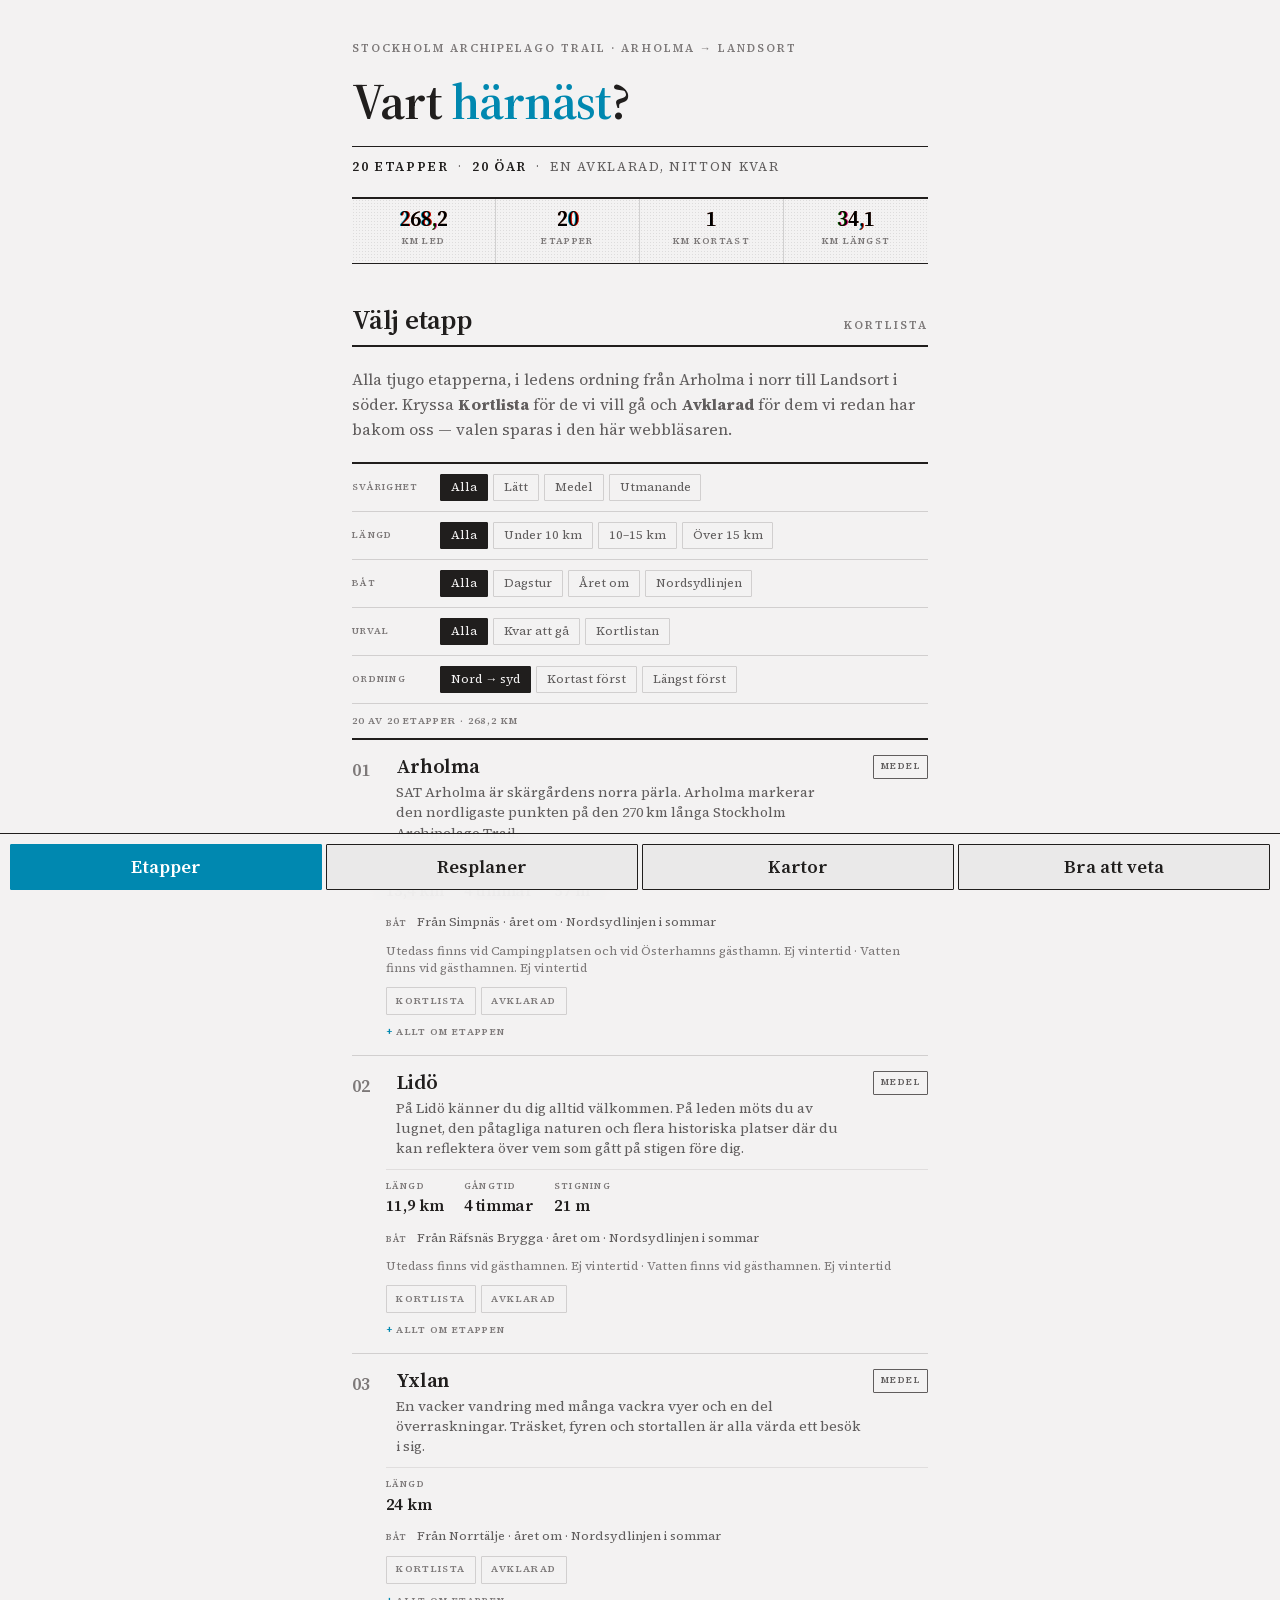
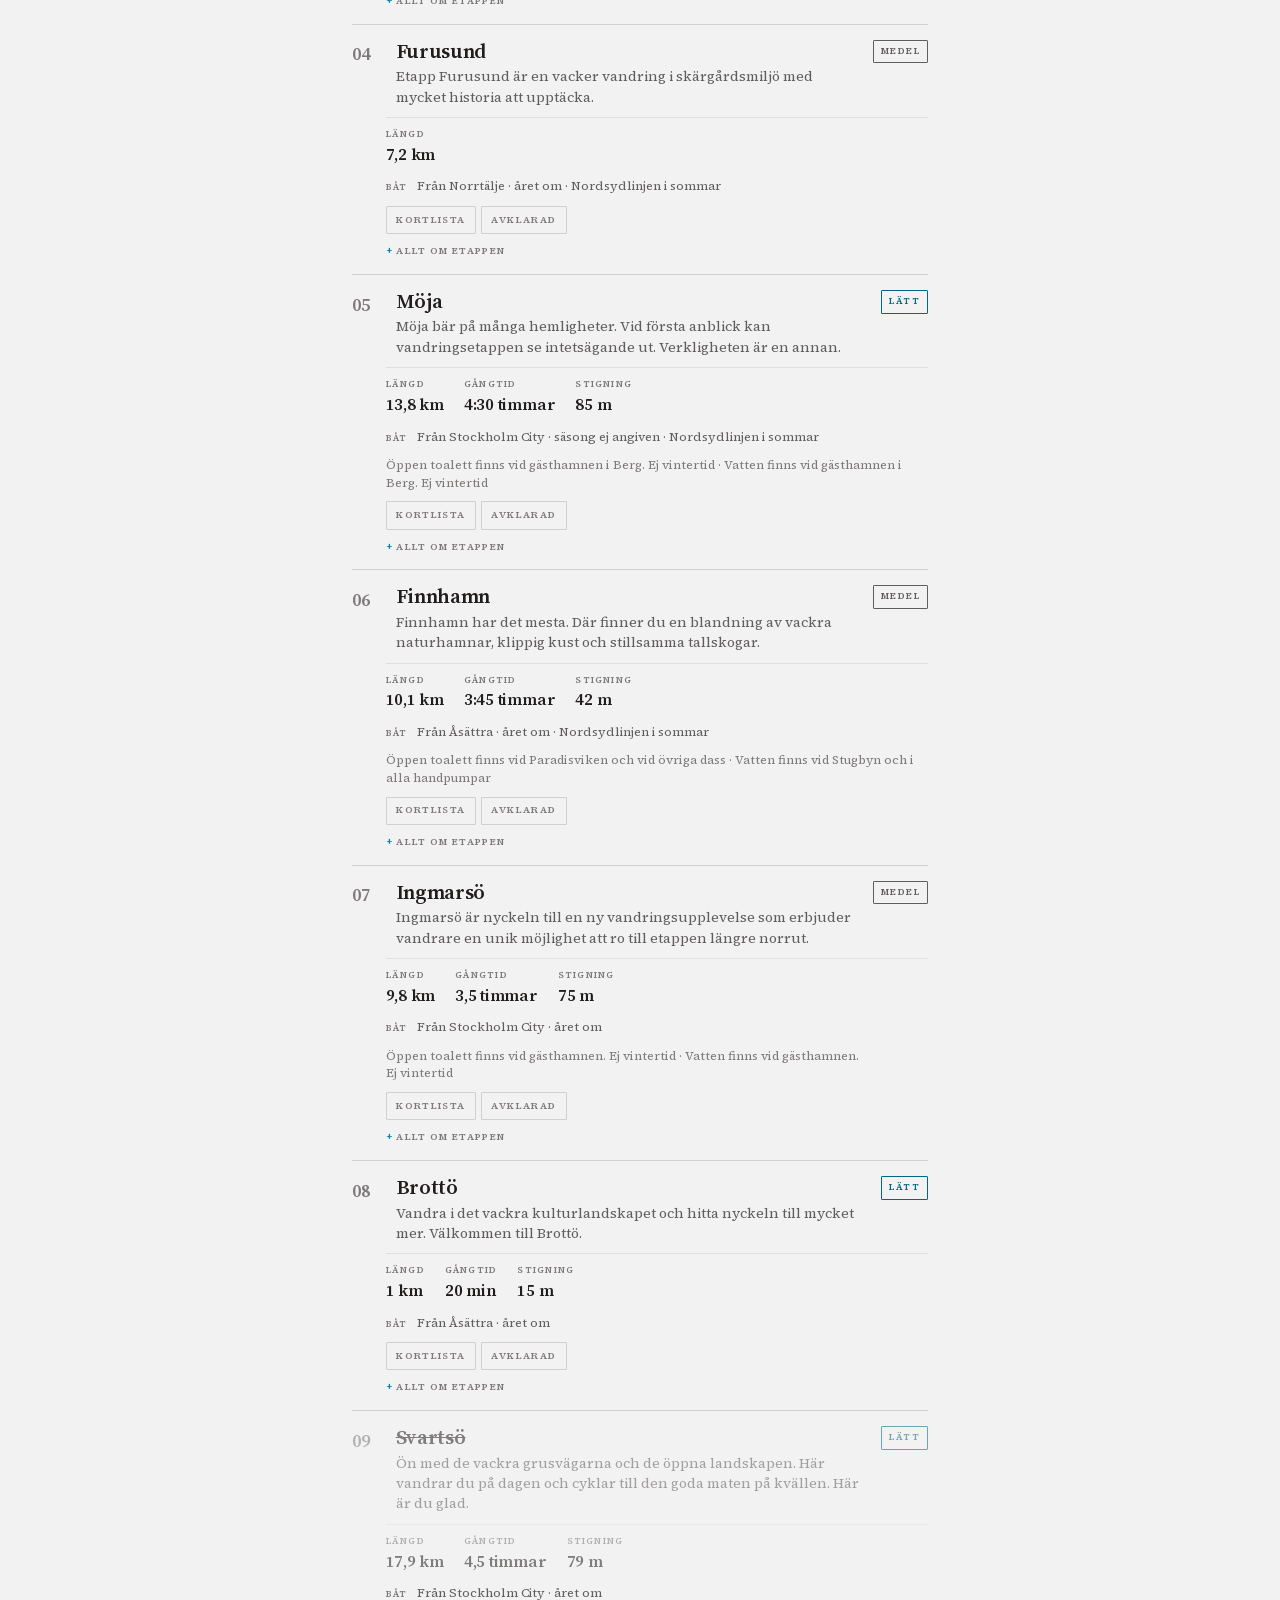
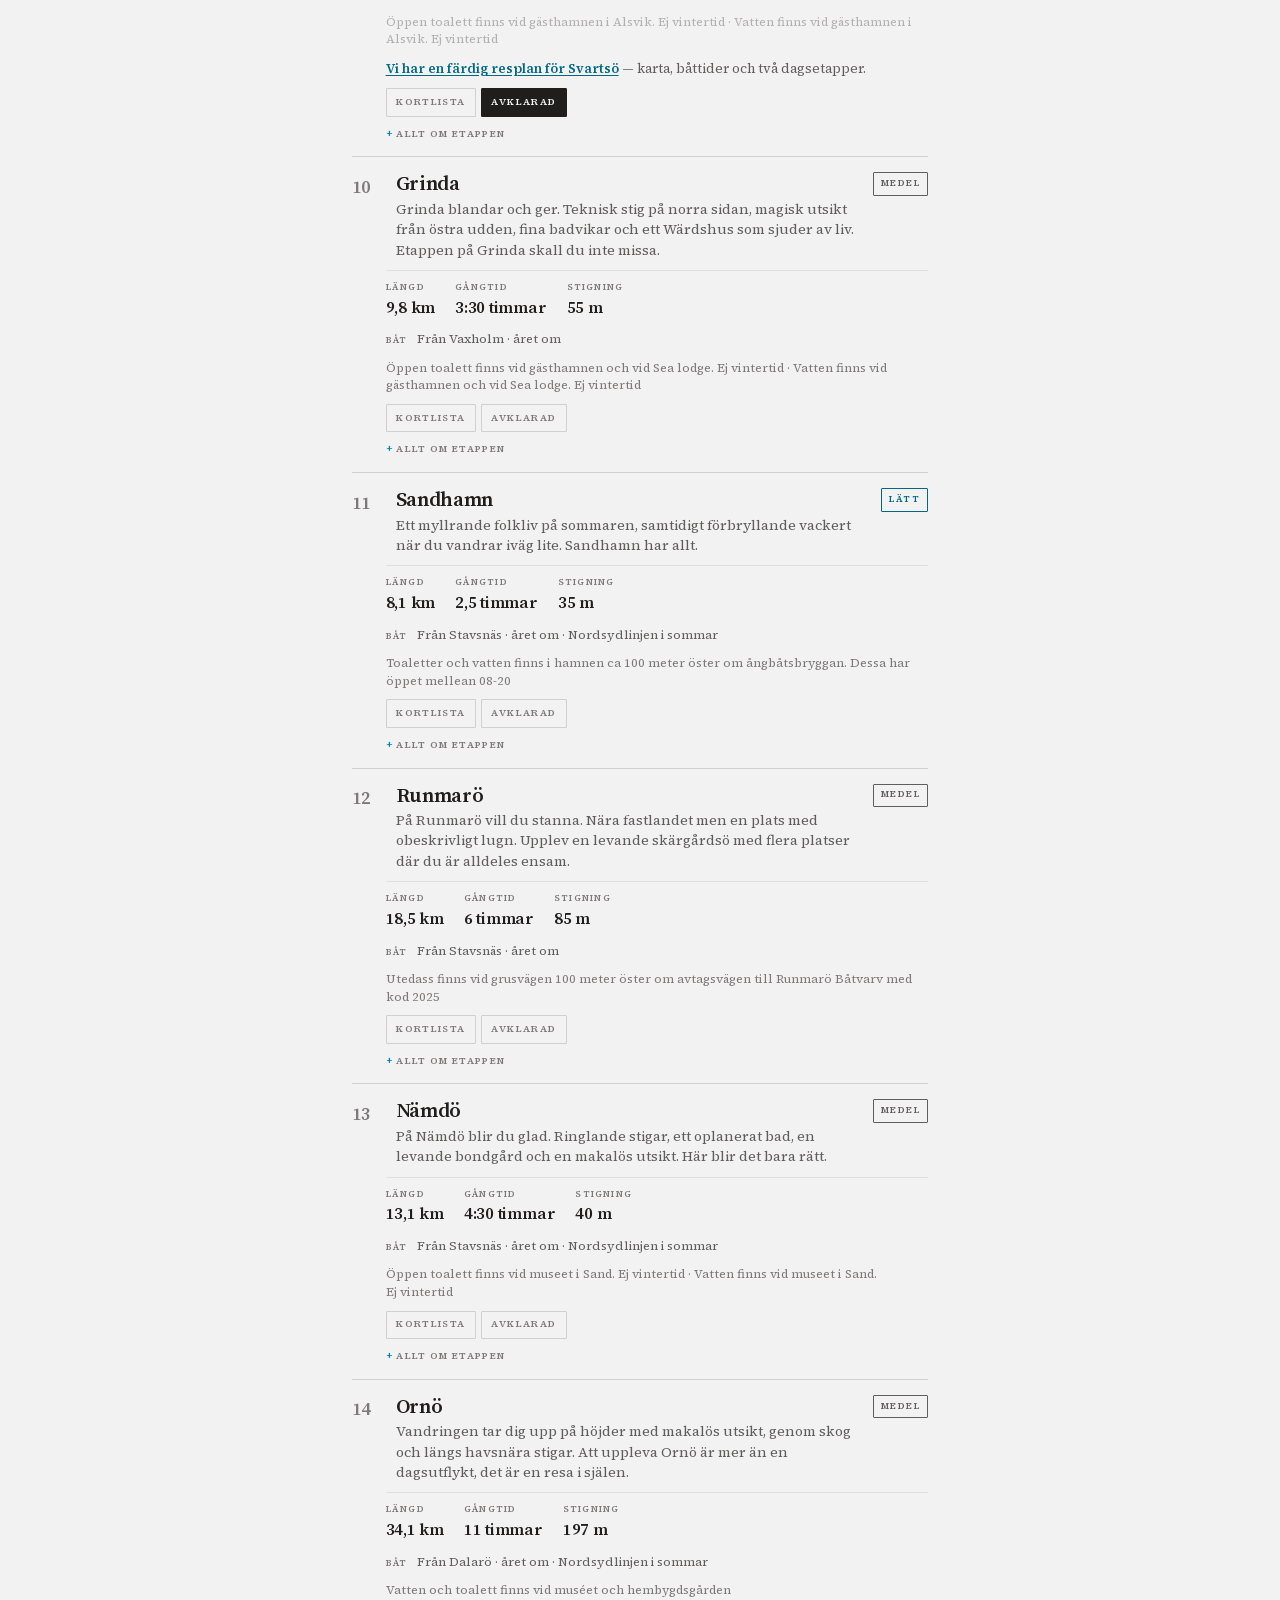
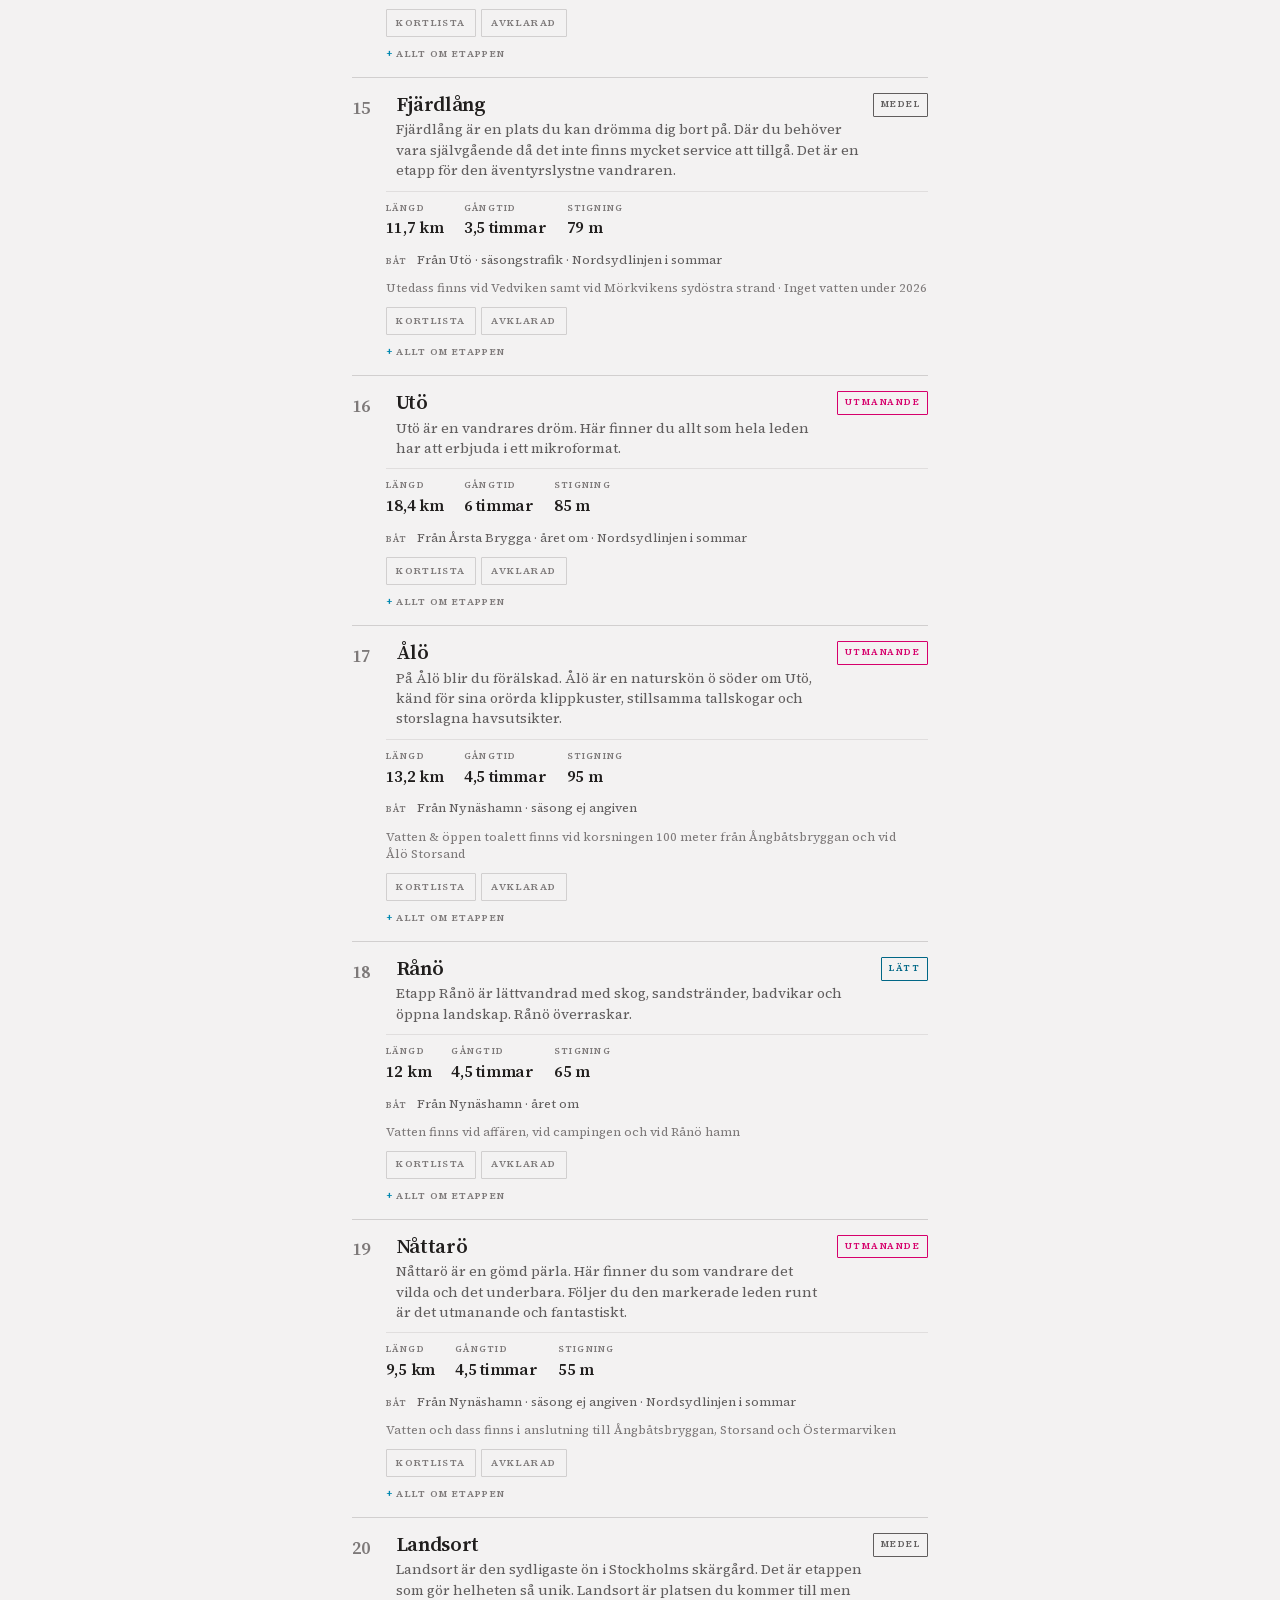
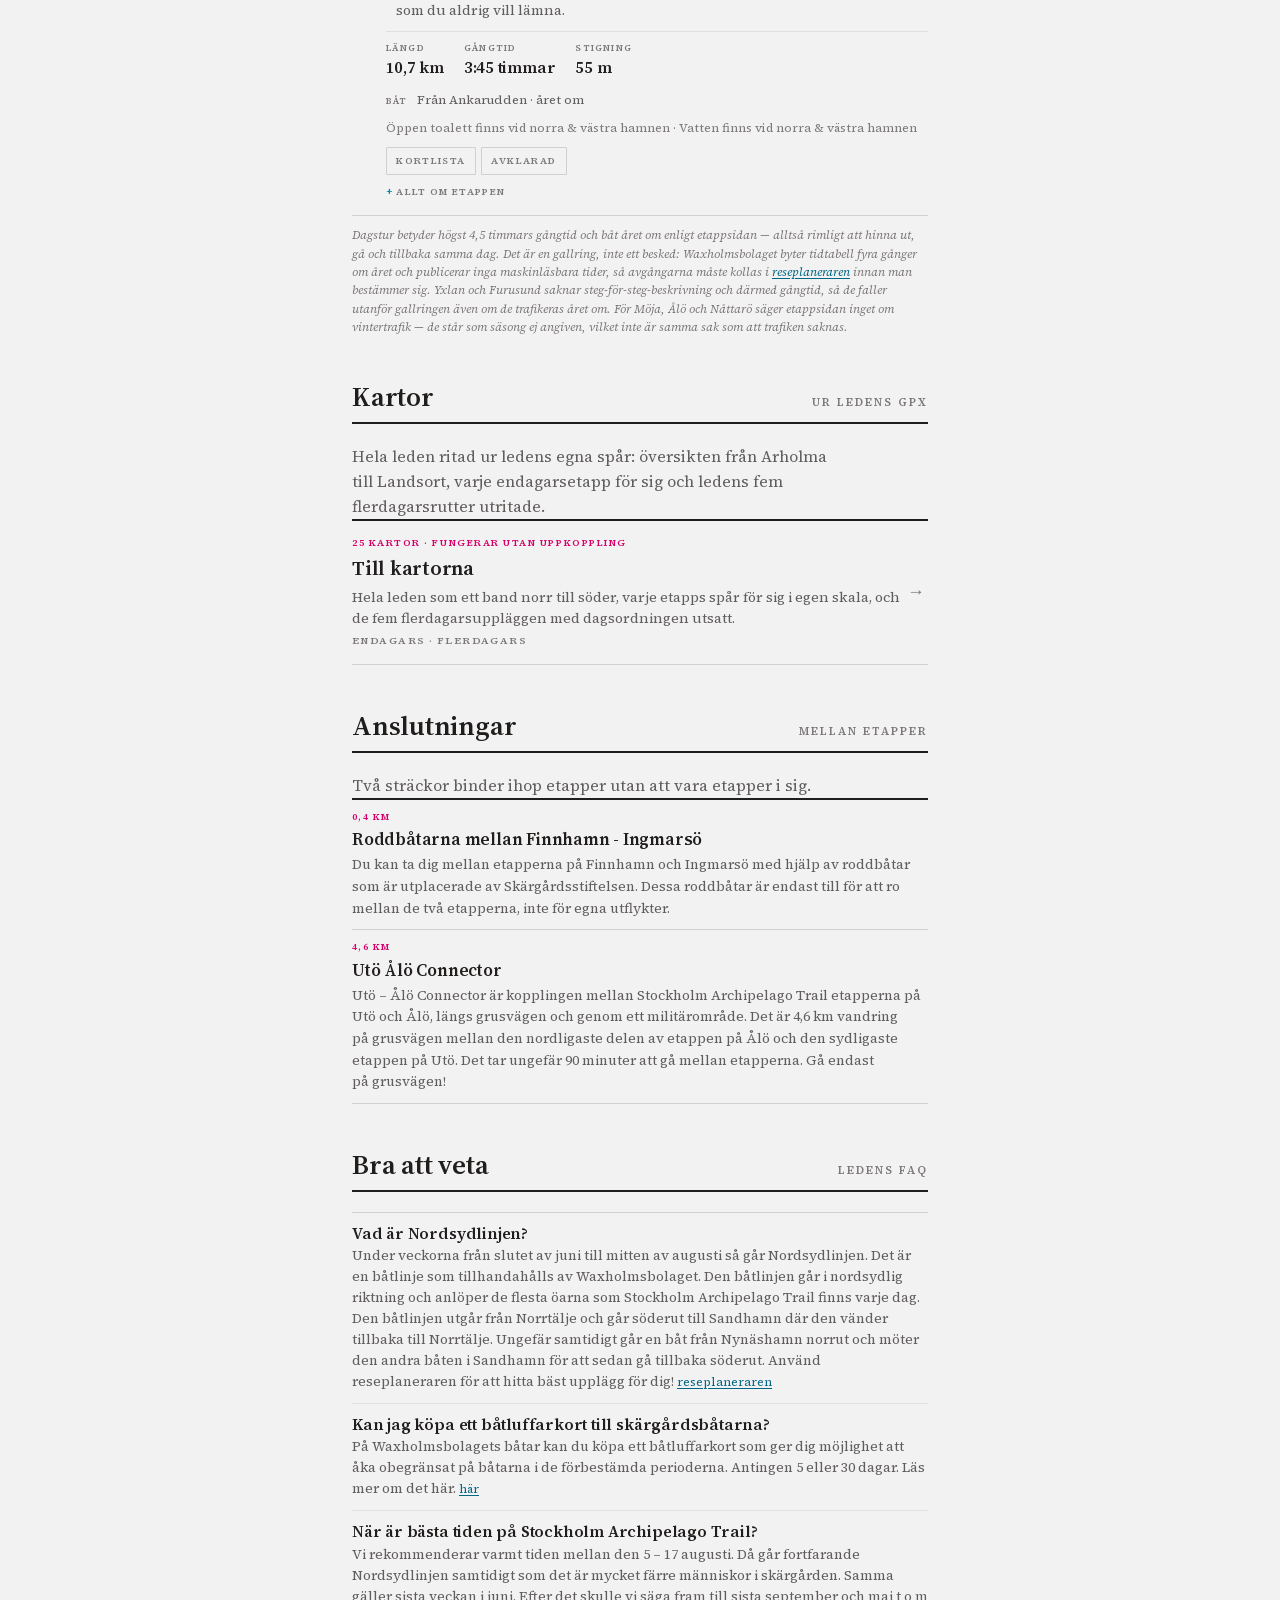
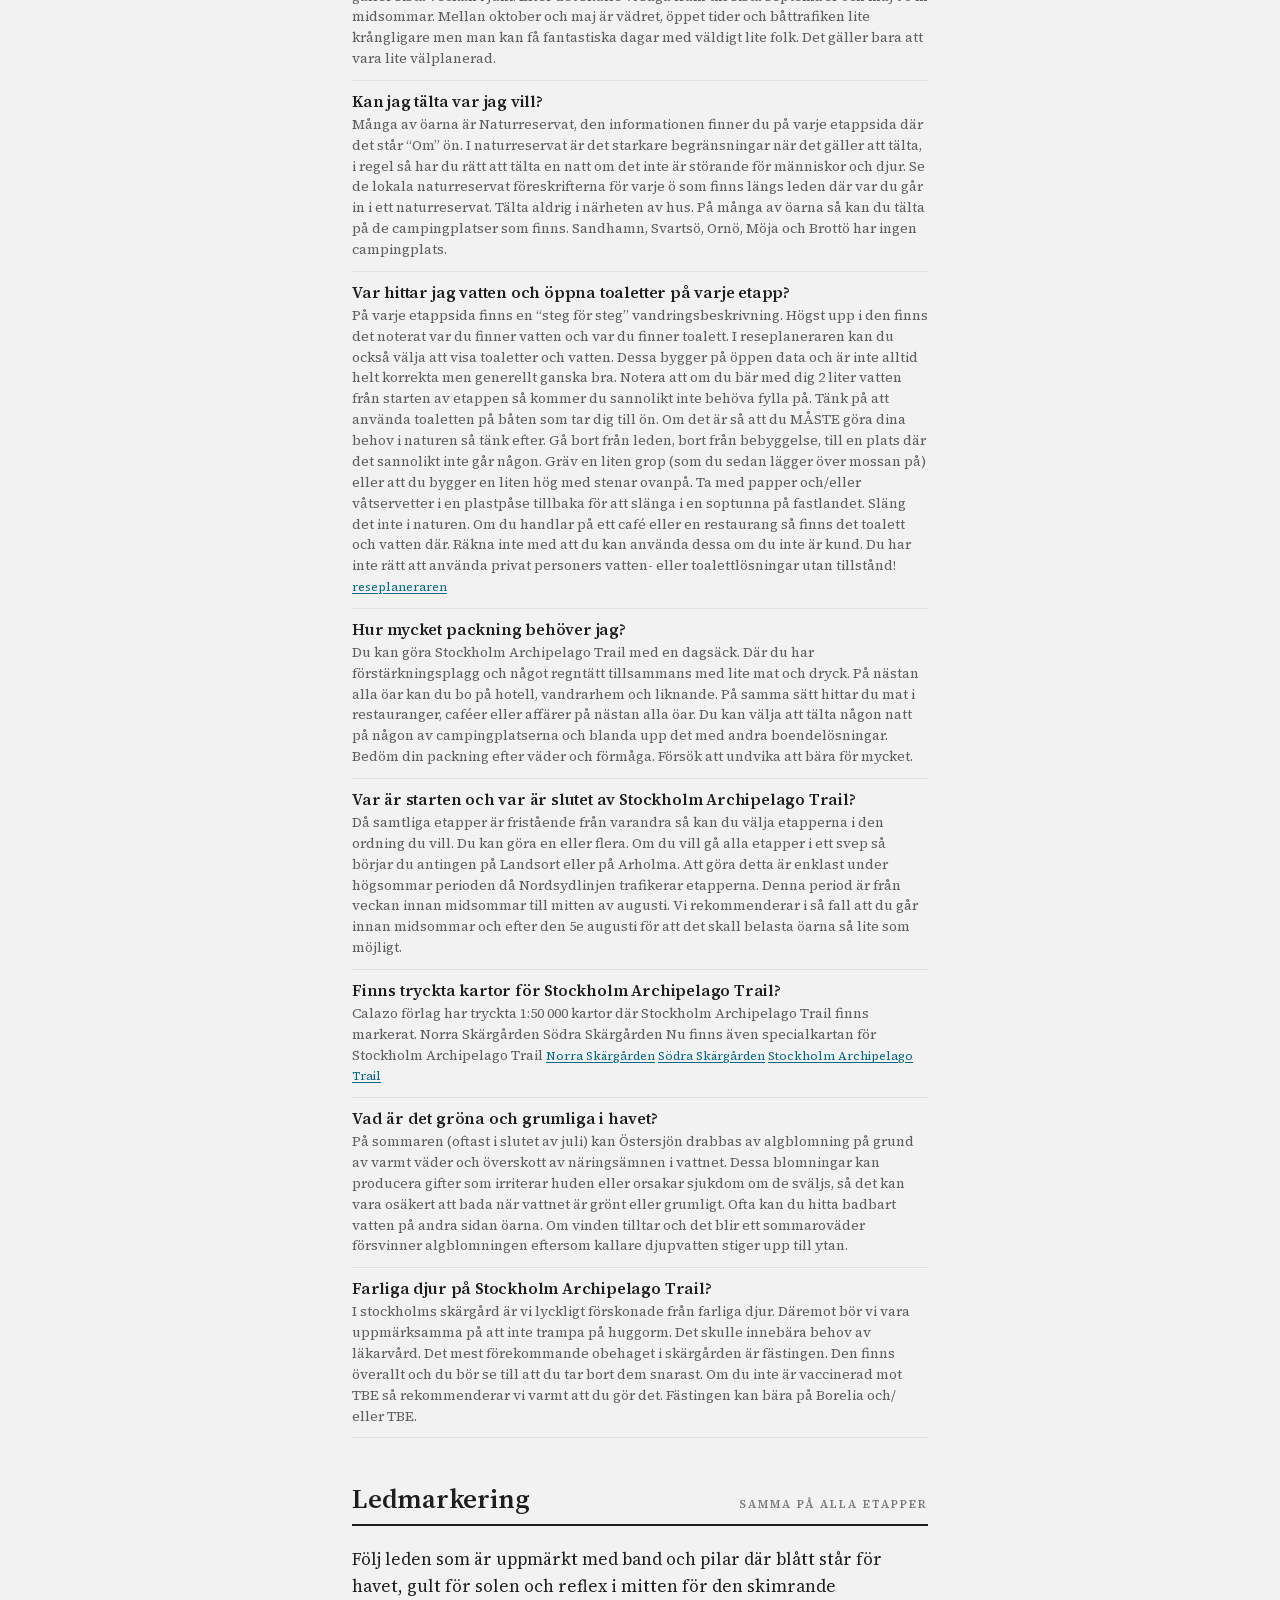
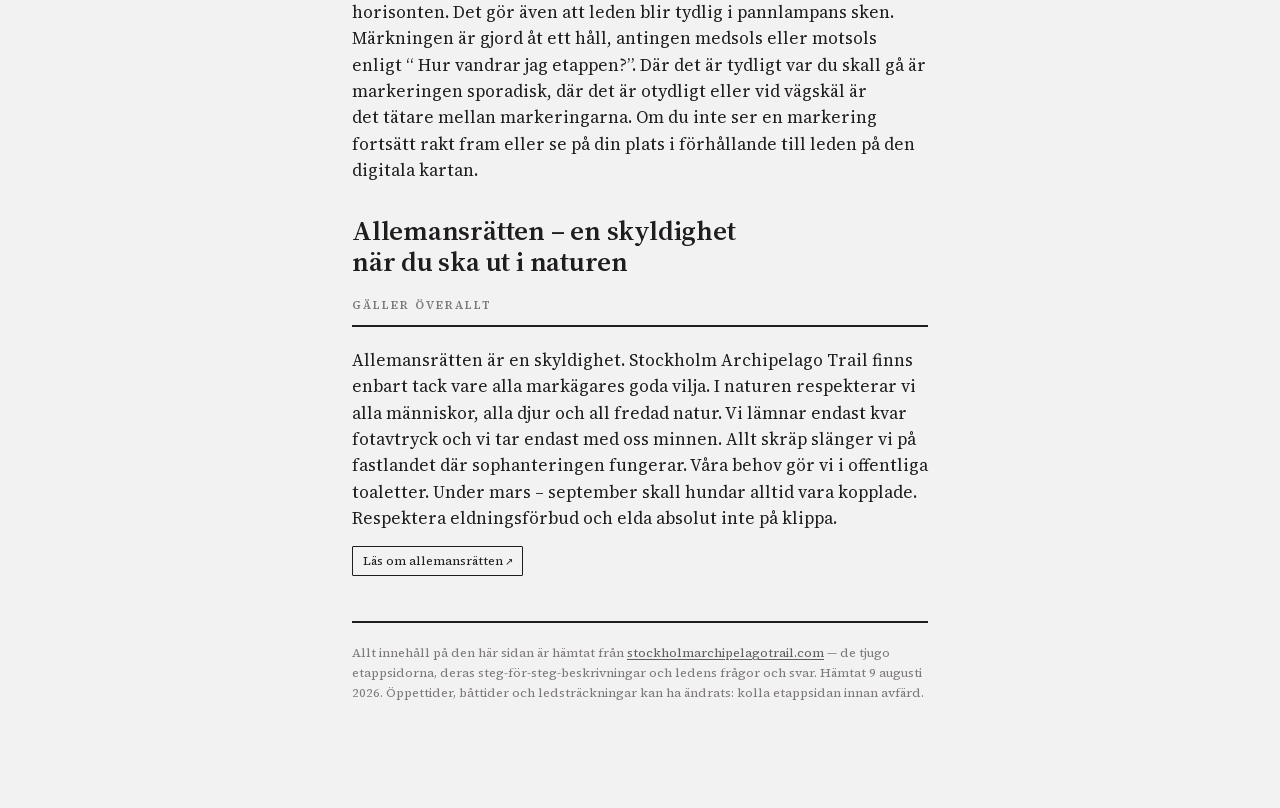
==== commit 14023b16: "Byt knappetiketten Gången mot Avklarad Gäller de tjugo knapparna, ingressen och raden under rubriken" ====
--- a/index.html
+++ b/index.html
@@ -14,7 +14,7 @@
 <header class="hero wrap">
   <span class="eyebrow">Stockholm Archipelago Trail · Arholma → Landsort</span>
   <h1>Vart <em>härnäst</em>?</h1>
-  <p class="dates"><b>20 ETAPPER</b> &nbsp;·&nbsp; <b>20 ÖAR</b> &nbsp;·&nbsp; en gången, nitton kvar</p>
+  <p class="dates"><b>20 ETAPPER</b> &nbsp;·&nbsp; <b>20 ÖAR</b> &nbsp;·&nbsp; en avklarad, nitton kvar</p>
   <div class="stats halftone">
     <div class="stat"><span class="v cmyk-num"><span class="paper">268,2</span><span class="plate plate-c" aria-hidden="true">268,2</span><span class="plate plate-m" aria-hidden="true">268,2</span><span class="plate plate-y" aria-hidden="true">268,2</span></span><span class="k">km led</span></div>
     <div class="stat"><span class="v cmyk-num"><span class="paper">20</span><span class="plate plate-c" aria-hidden="true">20</span><span class="plate plate-m" aria-hidden="true">20</span><span class="plate plate-y" aria-hidden="true">20</span></span><span class="k">etapper</span></div>
@@ -39,7 +39,7 @@
     <h2>Välj etapp</h2>
     <span class="eyebrow">Kortlista</span>
   </div>
-  <p class="lede">Alla tjugo etapperna, i ledens ordning från Arholma i norr till Landsort i söder. Kryssa <b>Kortlista</b> för de vi vill gå och <b>Gången</b> för dem vi redan har bakom oss — valen sparas i den här webbläsaren.</p>
+  <p class="lede">Alla tjugo etapperna, i ledens ordning från Arholma i norr till Landsort i söder. Kryssa <b>Kortlista</b> för de vi vill gå och <b>Avklarad</b> för dem vi redan har bakom oss — valen sparas i den här webbläsaren.</p>
 
   <div class="filters" role="group" aria-label="Filtrera etapper">
     <div class="filterrow" data-filter="diff">
@@ -93,7 +93,7 @@
       <p class="et__fac">Utedass finns vid Campingplatsen och vid Österhamns gästhamn. Ej vintertid · Vatten finns vid gästhamnen. Ej vintertid</p>
       <div class="et__acts">
         <button type="button" class="pick js-pick" data-k="arholma" aria-pressed="false">Kortlista</button>
-        <button type="button" class="pick js-done" data-k="arholma" aria-pressed="false">Gången</button>
+        <button type="button" class="pick js-done" data-k="arholma" aria-pressed="false">Avklarad</button>
       </div>
       <details class="et__more">
         <summary>Allt om etappen</summary>
@@ -162,7 +162,7 @@
       <p class="et__fac">Utedass finns vid gästhamnen. Ej vintertid · Vatten finns vid gästhamnen. Ej vintertid</p>
       <div class="et__acts">
         <button type="button" class="pick js-pick" data-k="lido" aria-pressed="false">Kortlista</button>
-        <button type="button" class="pick js-done" data-k="lido" aria-pressed="false">Gången</button>
+        <button type="button" class="pick js-done" data-k="lido" aria-pressed="false">Avklarad</button>
       </div>
       <details class="et__more">
         <summary>Allt om etappen</summary>
@@ -235,7 +235,7 @@
       <p class="et__bat"><span class="bt-k">Båt</span>Från Norrtälje · året om · Nordsydlinjen i sommar</p>
       <div class="et__acts">
         <button type="button" class="pick js-pick" data-k="yxlan" aria-pressed="false">Kortlista</button>
-        <button type="button" class="pick js-done" data-k="yxlan" aria-pressed="false">Gången</button>
+        <button type="button" class="pick js-done" data-k="yxlan" aria-pressed="false">Avklarad</button>
       </div>
       <details class="et__more">
         <summary>Allt om etappen</summary>
@@ -291,7 +291,7 @@
       <p class="et__bat"><span class="bt-k">Båt</span>Från Norrtälje · året om · Nordsydlinjen i sommar</p>
       <div class="et__acts">
         <button type="button" class="pick js-pick" data-k="furusund" aria-pressed="false">Kortlista</button>
-        <button type="button" class="pick js-done" data-k="furusund" aria-pressed="false">Gången</button>
+        <button type="button" class="pick js-done" data-k="furusund" aria-pressed="false">Avklarad</button>
       </div>
       <details class="et__more">
         <summary>Allt om etappen</summary>
@@ -355,7 +355,7 @@
       <p class="et__fac">Öppen toalett finns vid gästhamnen i Berg. Ej vintertid · Vatten finns vid gästhamnen i Berg. Ej vintertid</p>
       <div class="et__acts">
         <button type="button" class="pick js-pick" data-k="moja" aria-pressed="false">Kortlista</button>
-        <button type="button" class="pick js-done" data-k="moja" aria-pressed="false">Gången</button>
+        <button type="button" class="pick js-done" data-k="moja" aria-pressed="false">Avklarad</button>
       </div>
       <details class="et__more">
         <summary>Allt om etappen</summary>
@@ -431,7 +431,7 @@
       <p class="et__fac">Öppen toalett finns vid Paradisviken och vid övriga dass · Vatten finns vid Stugbyn och i alla handpumpar</p>
       <div class="et__acts">
         <button type="button" class="pick js-pick" data-k="finnhamn" aria-pressed="false">Kortlista</button>
-        <button type="button" class="pick js-done" data-k="finnhamn" aria-pressed="false">Gången</button>
+        <button type="button" class="pick js-done" data-k="finnhamn" aria-pressed="false">Avklarad</button>
       </div>
       <details class="et__more">
         <summary>Allt om etappen</summary>
@@ -513,7 +513,7 @@
       <p class="et__fac">Öppen toalett finns vid gästhamnen. Ej vintertid · Vatten finns vid gästhamnen. Ej vintertid</p>
       <div class="et__acts">
         <button type="button" class="pick js-pick" data-k="ingmarso" aria-pressed="false">Kortlista</button>
-        <button type="button" class="pick js-done" data-k="ingmarso" aria-pressed="false">Gången</button>
+        <button type="button" class="pick js-done" data-k="ingmarso" aria-pressed="false">Avklarad</button>
       </div>
       <details class="et__more">
         <summary>Allt om etappen</summary>
@@ -589,7 +589,7 @@
       <p class="et__bat"><span class="bt-k">Båt</span>Från Åsättra · året om</p>
       <div class="et__acts">
         <button type="button" class="pick js-pick" data-k="brotto" aria-pressed="false">Kortlista</button>
-        <button type="button" class="pick js-done" data-k="brotto" aria-pressed="false">Gången</button>
+        <button type="button" class="pick js-done" data-k="brotto" aria-pressed="false">Avklarad</button>
       </div>
       <details class="et__more">
         <summary>Allt om etappen</summary>
@@ -663,7 +663,7 @@
       <p class="et__plan"><a href="resplaner.html">Vi har en färdig resplan för Svartsö</a> — karta, båttider och två dagsetapper.</p>
       <div class="et__acts">
         <button type="button" class="pick js-pick" data-k="svartso" aria-pressed="false">Kortlista</button>
-        <button type="button" class="pick js-done" data-k="svartso" aria-pressed="false">Gången</button>
+        <button type="button" class="pick js-done" data-k="svartso" aria-pressed="false">Avklarad</button>
       </div>
       <details class="et__more">
         <summary>Allt om etappen</summary>
@@ -740,7 +740,7 @@
       <p class="et__fac">Öppen toalett finns vid gästhamnen och vid Sea lodge. Ej vintertid · Vatten finns vid gästhamnen och vid Sea lodge. Ej vintertid</p>
       <div class="et__acts">
         <button type="button" class="pick js-pick" data-k="grinda" aria-pressed="false">Kortlista</button>
-        <button type="button" class="pick js-done" data-k="grinda" aria-pressed="false">Gången</button>
+        <button type="button" class="pick js-done" data-k="grinda" aria-pressed="false">Avklarad</button>
       </div>
       <details class="et__more">
         <summary>Allt om etappen</summary>
@@ -806,7 +806,7 @@
       <p class="et__fac">Toaletter och vatten finns i hamnen ca 100 meter öster om ångbåtsbryggan. Dessa har öppet mellean 08-20</p>
       <div class="et__acts">
         <button type="button" class="pick js-pick" data-k="sandhamn" aria-pressed="false">Kortlista</button>
-        <button type="button" class="pick js-done" data-k="sandhamn" aria-pressed="false">Gången</button>
+        <button type="button" class="pick js-done" data-k="sandhamn" aria-pressed="false">Avklarad</button>
       </div>
       <details class="et__more">
         <summary>Allt om etappen</summary>
@@ -881,7 +881,7 @@
       <p class="et__fac">Utedass finns vid grusvägen 100 meter öster om avtagsvägen till Runmarö Båtvarv med kod 2025</p>
       <div class="et__acts">
         <button type="button" class="pick js-pick" data-k="runmaro" aria-pressed="false">Kortlista</button>
-        <button type="button" class="pick js-done" data-k="runmaro" aria-pressed="false">Gången</button>
+        <button type="button" class="pick js-done" data-k="runmaro" aria-pressed="false">Avklarad</button>
       </div>
       <details class="et__more">
         <summary>Allt om etappen</summary>
@@ -952,7 +952,7 @@
       <p class="et__fac">Öppen toalett finns vid museet i Sand. Ej vintertid · Vatten finns vid museet i Sand. Ej vintertid</p>
       <div class="et__acts">
         <button type="button" class="pick js-pick" data-k="namdo" aria-pressed="false">Kortlista</button>
-        <button type="button" class="pick js-done" data-k="namdo" aria-pressed="false">Gången</button>
+        <button type="button" class="pick js-done" data-k="namdo" aria-pressed="false">Avklarad</button>
       </div>
       <details class="et__more">
         <summary>Allt om etappen</summary>
@@ -1023,7 +1023,7 @@
       <p class="et__fac">Vatten och toalett finns vid muséet och hembygdsgården</p>
       <div class="et__acts">
         <button type="button" class="pick js-pick" data-k="orno" aria-pressed="false">Kortlista</button>
-        <button type="button" class="pick js-done" data-k="orno" aria-pressed="false">Gången</button>
+        <button type="button" class="pick js-done" data-k="orno" aria-pressed="false">Avklarad</button>
       </div>
       <details class="et__more">
         <summary>Allt om etappen</summary>
@@ -1103,7 +1103,7 @@
       <p class="et__fac">Utedass finns vid Vedviken samt vid Mörkvikens sydöstra strand · Inget vatten under 2026</p>
       <div class="et__acts">
         <button type="button" class="pick js-pick" data-k="fjardlang" aria-pressed="false">Kortlista</button>
-        <button type="button" class="pick js-done" data-k="fjardlang" aria-pressed="false">Gången</button>
+        <button type="button" class="pick js-done" data-k="fjardlang" aria-pressed="false">Avklarad</button>
       </div>
       <details class="et__more">
         <summary>Allt om etappen</summary>
@@ -1163,7 +1163,7 @@
       <p class="et__bat"><span class="bt-k">Båt</span>Från Årsta Brygga · året om · Nordsydlinjen i sommar</p>
       <div class="et__acts">
         <button type="button" class="pick js-pick" data-k="uto" aria-pressed="false">Kortlista</button>
-        <button type="button" class="pick js-done" data-k="uto" aria-pressed="false">Gången</button>
+        <button type="button" class="pick js-done" data-k="uto" aria-pressed="false">Avklarad</button>
       </div>
       <details class="et__more">
         <summary>Allt om etappen</summary>
@@ -1231,7 +1231,7 @@
       <p class="et__fac">Vatten &amp; öppen toalett finns vid korsningen 100 meter från Ångbåtsbryggan och vid Ålö Storsand</p>
       <div class="et__acts">
         <button type="button" class="pick js-pick" data-k="alo" aria-pressed="false">Kortlista</button>
-        <button type="button" class="pick js-done" data-k="alo" aria-pressed="false">Gången</button>
+        <button type="button" class="pick js-done" data-k="alo" aria-pressed="false">Avklarad</button>
       </div>
       <details class="et__more">
         <summary>Allt om etappen</summary>
@@ -1292,7 +1292,7 @@
       <p class="et__fac">Vatten finns vid affären, vid campingen och vid Rånö hamn</p>
       <div class="et__acts">
         <button type="button" class="pick js-pick" data-k="rano" aria-pressed="false">Kortlista</button>
-        <button type="button" class="pick js-done" data-k="rano" aria-pressed="false">Gången</button>
+        <button type="button" class="pick js-done" data-k="rano" aria-pressed="false">Avklarad</button>
       </div>
       <details class="et__more">
         <summary>Allt om etappen</summary>
@@ -1359,7 +1359,7 @@
       <p class="et__fac">Vatten och dass finns i anslutning till Ångbåtsbryggan, Storsand och Östermarviken</p>
       <div class="et__acts">
         <button type="button" class="pick js-pick" data-k="nattaro" aria-pressed="false">Kortlista</button>
-        <button type="button" class="pick js-done" data-k="nattaro" aria-pressed="false">Gången</button>
+        <button type="button" class="pick js-done" data-k="nattaro" aria-pressed="false">Avklarad</button>
       </div>
       <details class="et__more">
         <summary>Allt om etappen</summary>
@@ -1428,7 +1428,7 @@
       <p class="et__fac">Öppen toalett finns vid norra &amp; västra hamnen · Vatten finns vid norra &amp; västra hamnen</p>
       <div class="et__acts">
         <button type="button" class="pick js-pick" data-k="landsort" aria-pressed="false">Kortlista</button>
-        <button type="button" class="pick js-done" data-k="landsort" aria-pressed="false">Gången</button>
+        <button type="button" class="pick js-done" data-k="landsort" aria-pressed="false">Avklarad</button>
       </div>
       <details class="et__more">
         <summary>Allt om etappen</summary>
@@ -1580,7 +1580,7 @@
 <script>
 (function(){
   var KEY = 'sat-etapper';
-  // Svartsö är gången — 8–9 augusti 2026. Resten är öppet.
+  // Svartsö är avklarad — 8–9 augusti 2026. Resten är öppet.
   var SEED = { svartso: { done: true } };
   var state = SEED;
   try {
